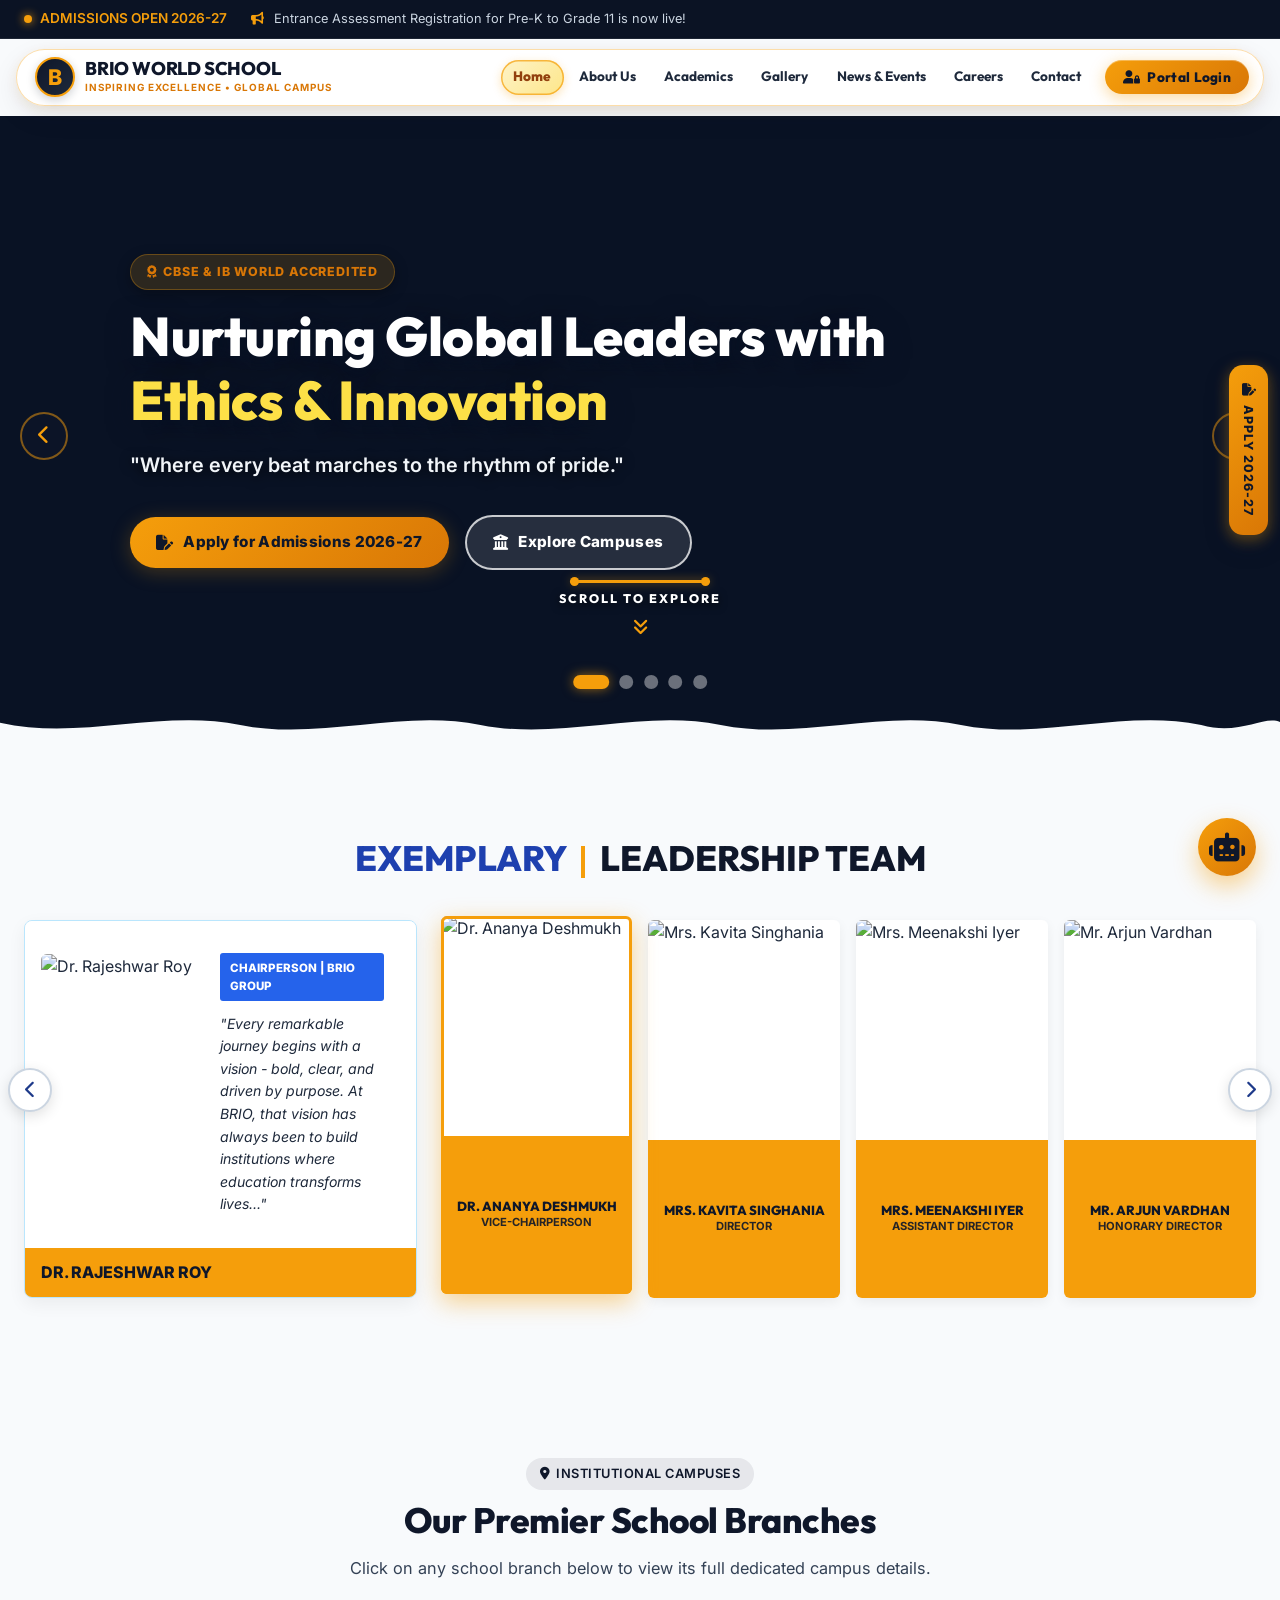
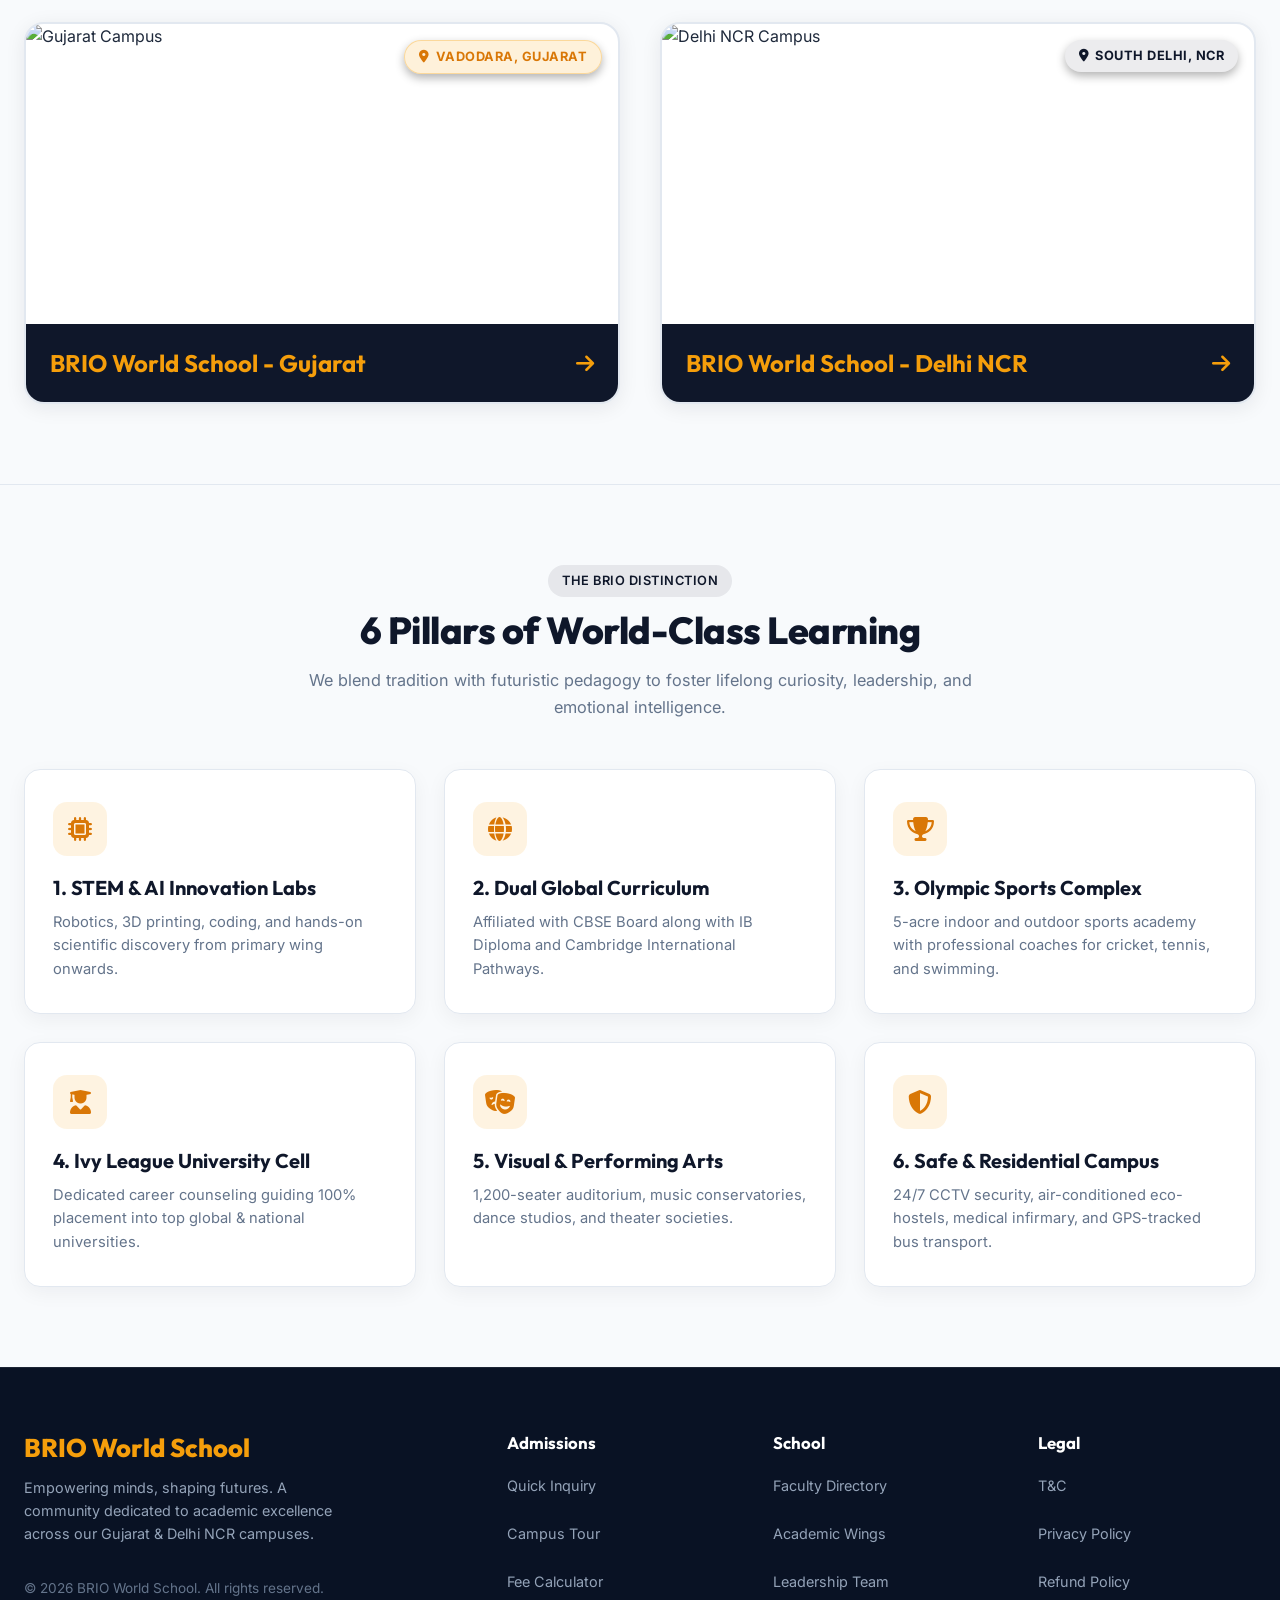
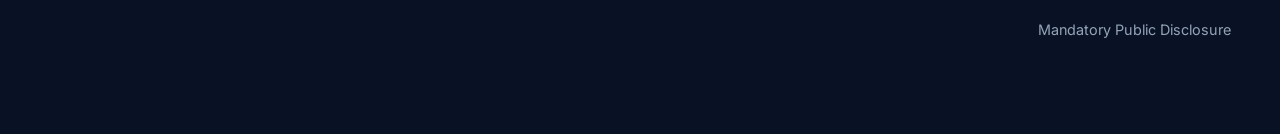
==== index.html @ 7bd293d5 "Redesign Gallery page UI with artistic staggered masonry layout, background watermark G typography, " ====
<!DOCTYPE html>
<html lang="en">
<head>
  <meta charset="UTF-8">
  <meta name="viewport" content="width=device-width, initial-scale=1.0">
  <title>BRIO WORLD SCHOOL | Inspiring Excellence, Shaping Tomorrow</title>
  <meta name="description" content="Brio World School is a premier international school offering CBSE & IB Diploma curriculum, state-of-the-art STEM labs, sports academies, and holistic education.">
  <meta http-equiv="Cache-Control" content="no-cache, no-store, must-revalidate">
  <meta http-equiv="Pragma" content="no-cache">
  <meta http-equiv="Expires" content="0">
  
  <!-- Google Fonts Icons -->
  <link rel="preconnect" href="https://fonts.googleapis.com">
  <link rel="preconnect" href="https://fonts.gstatic.com" crossorigin>
  <link href="https://fonts.googleapis.com/css2?family=Inter:wght@300;400;500;600;700&family=Outfit:wght@400;500;600;700;800;900&display=swap" rel="stylesheet">
  <link rel="stylesheet" href="https://cdnjs.cloudflare.com/ajax/libs/font-awesome/6.4.0/css/all.min.css">
  
  <!-- Main Stylesheet -->
  <link rel="stylesheet" href="styles.css?v=64000.0">


  <!-- SELF-CONTAINED ROUTER ENGINE - Works without app.js -->
  <script>
    (function() {
      // ============================================
      // NAVIGATION ENGINE
      // ============================================
      window.navigateTo = function(targetId) {
        try {
          if (!targetId || targetId === '' || targetId === '#') targetId = 'home';
          if (targetId.startsWith && targetId.startsWith('#')) targetId = targetId.substring(1);
          
          var targetElem = document.getElementById(targetId);
          if (!targetElem) targetId = 'home';

          // Hide all page-view elements and show only the target page
          var pages = document.querySelectorAll('.page-view');
          for (var i = 0; i < pages.length; i++) {
            pages[i].classList.remove('active');
            pages[i].style.setProperty('display', 'none', 'important');
          }
          
          var activePage = document.getElementById(targetId);
          if (activePage) {
            activePage.classList.add('active');
            activePage.style.setProperty('display', 'block', 'important');
          }

          // Scroll to top of window for the new page
          window.scrollTo({
            top: 0,
            behavior: 'smooth'
          });
          
          // Update nav active state
          var navLinks = document.querySelectorAll('.nav-link');
          for (var j = 0; j < navLinks.length; j++) {
            var href = navLinks[j].getAttribute('href') || '';
            if (href === '#' + targetId || (href === '#home' && targetId === 'home')) {
              navLinks[j].classList.add('active');
            } else {
              navLinks[j].classList.remove('active');
            }
          }
          
          // Close mobile nav if open
          var navMenu = document.querySelector('.nav-menu');
          if (navMenu) navMenu.classList.remove('mobile-active');
        } catch(e) {
          console.warn('navigateTo error:', e);
        }
      };

      // ============================================
      // TOGGLE BRANCH DETAILS (Tap to Expand/Collapse)
      // ============================================
      window.toggleBranchDetails = function(detailsId, cardElem) {
        try {
          var details = document.getElementById(detailsId);
          if (!details) return;
          
          var isHidden = details.style.display === 'none' || details.style.display === '';
          
          if (isHidden) {
            details.style.display = 'block';
            if (cardElem) {
              var arrow = cardElem.querySelector('.branch-arrow');
              var toggleText = cardElem.querySelector('.branch-toggle-btn span');
              if (arrow) arrow.className = 'fa-solid fa-chevron-up branch-arrow';
              if (toggleText) toggleText.innerText = 'Hide Details';
            }
          } else {
            details.style.display = 'none';
            if (cardElem) {
              var arrow = cardElem.querySelector('.branch-arrow');
              var toggleText = cardElem.querySelector('.branch-toggle-btn span');
              if (arrow) arrow.className = 'fa-solid fa-chevron-down branch-arrow';
              if (toggleText) toggleText.innerText = 'Tap for Details';
            }
          }
        } catch(e) {}
      };

      // ============================================
      // TOGGLE MOBILE NAV (3 Lines Hamburger Engine)
      // ============================================
      window.toggleMobileNav = function(e) {
        if (e) {
          if (e.preventDefault) e.preventDefault();
          if (e.stopPropagation) e.stopPropagation();
        }
        var navMenu = document.querySelector('.nav-menu');
        if (navMenu) {
          navMenu.classList.toggle('mobile-active');
        }
      };

      // ============================================
      // GLOBAL CLICK HANDLER (catches routing links)
      // ============================================
      document.addEventListener('click', function(e) {
        try {
          var target = e.target;
          var depth = 0;
          while (target && target !== document && depth < 6) {
            if (target.tagName === 'A') {
              var href = target.getAttribute('href') || '';
              if (href.startsWith('#') && href.length > 1 && !target.classList.contains('modal-trigger')) {
                e.preventDefault();
                window.navigateTo(href.substring(1));
                return;
              }
              break;
            }
            target = target.parentElement;
            depth++;
          }
        } catch(e) {}
      }, false);

      // ============================================
      // MOBILE NAV TOGGLE
      // ============================================
      document.addEventListener('DOMContentLoaded', function() {
        try {
          // Initial route
          var hash = window.location.hash.substring(1);
          window.navigateTo(hash || 'home');

          // Mobile hamburger setup (Click outside to close)
          var navMenu = document.querySelector('.nav-menu');
          var toggleBtn = document.querySelector('.mobile-nav-toggle');
          if (navMenu) {
            document.addEventListener('click', function(e) {
              if (navMenu.classList.contains('mobile-active')) {
                if (!navMenu.contains(e.target) && toggleBtn && !toggleBtn.contains(e.target)) {
                  navMenu.classList.remove('mobile-active');
                }
              }
            });
          }

          // Hero Carousel Setup
          var slides = document.querySelectorAll('.hero-slide');
          var dots = document.querySelectorAll('#hero-carousel-dots .dot');
          var currentSlide = 0;
          var timer = null;

          function goToSlide(idx) {
            try {
              slides[currentSlide].classList.remove('active');
              if (dots[currentSlide]) dots[currentSlide].classList.remove('active');
              currentSlide = ((idx % slides.length) + slides.length) % slides.length;
              slides[currentSlide].classList.add('active');
              if (dots[currentSlide]) dots[currentSlide].classList.add('active');
            } catch(e) {}
          }

          function startAuto() {
            clearInterval(timer);
            timer = setInterval(function() { goToSlide(currentSlide + 1); }, 4500);
          }

          window.heroSlidePrev = function() { goToSlide(currentSlide - 1); startAuto(); };
          window.heroSlideNext = function() { goToSlide(currentSlide + 1); startAuto(); };

          var prevBtn = document.getElementById('hero-prev-btn');
          var nextBtn = document.getElementById('hero-next-btn');
          if (prevBtn) prevBtn.addEventListener('click', window.heroSlidePrev);
          if (nextBtn) nextBtn.addEventListener('click', window.heroSlideNext);

          dots.forEach(function(dot, idx) {
            dot.addEventListener('click', function() { goToSlide(idx); startAuto(); });
          });

          // Touch swipe
          var heroSec = document.querySelector('.hero-carousel-container');
          if (heroSec) {
            var touchX = 0;
            heroSec.addEventListener('touchstart', function(e) {
              touchX = e.changedTouches[0].screenX;
            }, { passive: true });
            heroSec.addEventListener('touchend', function(e) {
              var dx = e.changedTouches[0].screenX - touchX;
              if (dx < -40) window.heroSlideNext();
              else if (dx > 40) window.heroSlidePrev();
            }, { passive: true });
          }

          startAuto();

          // BrioBot Chat Toggle & Handlers
          window.toggleBrioBot = function() {
            var chat = document.querySelector('.chat-widget');
            if (chat) chat.classList.toggle('active');
          };

          var botTriggerBtn = document.querySelector('.brio-bot-trigger');
          if (botTriggerBtn) {
            botTriggerBtn.addEventListener('click', window.toggleBrioBot);
          }

          var chatCloseBtn = document.querySelector('.chat-close');
          if (chatCloseBtn) {
            chatCloseBtn.addEventListener('click', function() {
              var chat = document.querySelector('.chat-widget');
              if (chat) chat.classList.remove('active');
            });
          }

          // Chat send & quick chips
          var chatSendBtn = document.getElementById('chat-send-btn');
          var chatInput = document.getElementById('chat-input-field');
          var chatBody = document.querySelector('.chat-body');

          function sendBotMessage(userText) {
            if (!chatBody || !userText) return;
            var uDiv = document.createElement('div');
            uDiv.className = 'chat-msg chat-msg-user';
            uDiv.innerText = userText;
            chatBody.appendChild(uDiv);
            chatBody.scrollTop = chatBody.scrollHeight;

            setTimeout(function() {
              var lower = userText.toLowerCase();
              var reply = "Thank you for reaching out to BRIO World School! You can contact our Admissions Cell directly at admissions@brioworldschool.edu.in or call +91 (0542) 2890-400.";
              if (lower.indexOf('fee') !== -1 || lower.indexOf('cost') !== -1 || lower.indexOf('tuition') !== -1 || lower.indexOf('structure') !== -1) {
                reply = "Our annual tuition ranges from ₹45,000 for Pre-Primary to ₹1,10,000 for Senior Secondary. You can use our interactive Fee Calculator in the Admissions tab for a complete breakdown!";
              } else if (lower.indexOf('admission') !== -1 || lower.indexOf('apply') !== -1 || lower.indexOf('2026') !== -1) {
                reply = "Admissions for Academic Session 2026-27 are live! Click 'Apply for Admissions' in the header or check the Admissions tab.";
              } else if (lower.indexOf('cbse') !== -1 || lower.indexOf('ib') !== -1 || lower.indexOf('curriculum') !== -1) {
                reply = "BRIO World School offers dual global accreditation: CBSE and the IB Diploma Pathway for Grades 11 & 12.";
              } else if (lower.indexOf('bus') !== -1 || lower.indexOf('hostel') !== -1 || lower.indexOf('transport') !== -1 || lower.indexOf('facility') !== -1) {
                reply = "We operate GPS-tracked AC buses and premium air-conditioned boarding facilities for Boys & Girls (Grades 5-12).";
              }
              var bDiv = document.createElement('div');
              bDiv.className = 'chat-msg chat-msg-bot';
              bDiv.innerText = reply;
              chatBody.appendChild(bDiv);
              chatBody.scrollTop = chatBody.scrollHeight;
            }, 500);
          }

          if (chatSendBtn && chatInput) {
            chatSendBtn.addEventListener('click', function() {
              var val = chatInput.value.trim();
              if (val) { sendBotMessage(val); chatInput.value = ''; }
            });
            chatInput.addEventListener('keypress', function(e) {
              if (e.key === 'Enter') {
                var val = chatInput.value.trim();
                if (val) { sendBotMessage(val); chatInput.value = ''; }
              }
            });
          }

          // Open Application Form Modal
          window.openApplyModal = function() {
            var modal = document.getElementById('application-form-modal');
            if (modal) modal.classList.add('active');
          };

          // Application Form Modal Wizard Logic
          var mStep = 1;
          var mNextBtn = document.getElementById('mwizard-next-btn');
          var mPrevBtn = document.getElementById('mwizard-prev-btn');
          var mSubmitBtn = document.getElementById('mwizard-submit-btn');

          function updateMStep(step) {
            mStep = step;
            for (var i = 1; i <= 4; i++) {
              var sElem = document.getElementById('mstep-' + i);
              if (sElem) sElem.style.display = (i === step) ? 'block' : 'none';
            }
            var sItems = document.querySelectorAll('#application-form-modal .wizard-steps .step-item');
            sItems.forEach(function(item, idx) {
              if (idx + 1 === step) item.classList.add('active');
              else item.classList.remove('active');
            });
            if (mPrevBtn) mPrevBtn.style.display = (step > 1) ? 'inline-block' : 'none';
            if (mNextBtn) mNextBtn.style.display = (step < 4) ? 'inline-block' : 'none';
            if (mSubmitBtn) mSubmitBtn.style.display = (step === 4) ? 'inline-block' : 'none';
          }

          if (mNextBtn) {
            mNextBtn.addEventListener('click', function() {
              if (mStep === 1) {
                var sName = document.getElementById('madm-student-name');
                var sGrade = document.getElementById('madm-apply-grade');
                var sDob = document.getElementById('madm-dob');
                if (!sName.value || !sGrade.value || !sDob.value) {
                  alert('Please complete all required fields in Step 1.');
                  return;
                }
              } else if (mStep === 2) {
                var pName = document.getElementById('madm-parent-name');
                var pPhone = document.getElementById('madm-parent-phone');
                var pEmail = document.getElementById('madm-parent-email');
                if (!pName.value || !pPhone.value || !pEmail.value) {
                  alert('Please complete all required contact fields in Step 2.');
                  return;
                }
              }
              if (mStep < 4) updateMStep(mStep + 1);
            });
          }

          if (mPrevBtn) {
            mPrevBtn.addEventListener('click', function() {
              if (mStep > 1) updateMStep(mStep - 1);
            });
          }

          var mForm = document.getElementById('modal-admission-application-form');
          if (mForm) {
            mForm.addEventListener('submit', function(e) {
              e.preventDefault();
              var terms = document.getElementById('madm-terms');
              if (terms && !terms.checked) {
                alert('Please accept the terms and conditions.');
                return;
              }
              var stName = document.getElementById('madm-student-name').value || 'Applicant';
              var stGrade = document.getElementById('madm-apply-grade').value || 'Grade 1';
              var refCode = 'BRIO-2026-' + Math.floor(100000 + Math.random() * 900000);

              var refElem = document.getElementById('modal-ref-no');
              var nameElem = document.getElementById('modal-student-name');
              var gradeElem = document.getElementById('modal-applied-grade');
              if (refElem) refElem.innerText = refCode;
              if (nameElem) nameElem.innerText = stName;
              if (gradeElem) gradeElem.innerText = stGrade;

              var appM = document.getElementById('application-form-modal');
              if (appM) appM.classList.remove('active');

              var succM = document.getElementById('admission-modal-success');
              if (succM) succM.classList.add('active');

              mForm.reset();
              updateMStep(1);
            });
          }

          document.querySelectorAll('.chat-chip').forEach(function(chip) {
            chip.addEventListener('click', function() {
              sendBotMessage(chip.innerText);
            });
          });

          // Auth button - Portal Login
          var authBtn = document.getElementById('auth-nav-btn');
          if (authBtn) {
            authBtn.addEventListener('click', function() {
              var modal = document.getElementById('login-modal');
              if (modal) modal.classList.add('active');
            });
          }

          // Inter-modal links
          var forgotLink = document.getElementById('open-forgot-link');
          if (forgotLink) {
            forgotLink.addEventListener('click', function(e) {
              e.preventDefault();
              var loginM = document.getElementById('login-modal');
              var forgotM = document.getElementById('forgot-modal');
              if (loginM) loginM.classList.remove('active');
              if (forgotM) forgotM.classList.add('active');
            });
          }

          var loginFromForgot = document.getElementById('open-login-from-forgot');
          if (loginFromForgot) {
            loginFromForgot.addEventListener('click', function(e) {
              e.preventDefault();
              var loginM = document.getElementById('login-modal');
              var forgotM = document.getElementById('forgot-modal');
              if (forgotM) forgotM.classList.remove('active');
              if (loginM) loginM.classList.add('active');
            });
          }

          // Modal close on backdrop click
          document.querySelectorAll('.modal-backdrop').forEach(function(modal) {
            modal.addEventListener('click', function(e) {
              if (e.target === modal) modal.classList.remove('active');
            });
          });
          document.querySelectorAll('.modal-close-btn').forEach(function(btn) {
            btn.addEventListener('click', function() {
              var modal = btn.closest('.modal-backdrop');
              if (modal) modal.classList.remove('active');
            });
          });

          // Escape key closes modals
          document.addEventListener('keydown', function(e) {
            if (e.key === 'Escape') {
              document.querySelectorAll('.modal-backdrop.active').forEach(function(m) {
                m.classList.remove('active');
              });
            }
          });

        } catch(e) {
          console.warn('Init error:', e);
        }
      });

      // Browser back/forward
      window.addEventListener('popstate', function() {
        var hash = window.location.hash.substring(1);
        window.navigateTo(hash || 'home');
      });
    })();
  </script>
</head>
<body>


  <!-- Announcement Ticker Bar -->
  <div class="top-ticker-bar">
    <div class="container top-ticker-content">
      <div class="ticker-left">
        <div class="ticker-pulse">
          <span class="ticker-dot"></span>
          <span id="ticker-status-text">ADMISSIONS OPEN 2026-27</span>
        </div>
        <div style="font-size: 0.8rem; color: #CBD5E1;">
          <i class="fa-solid fa-bullhorn text-gold" style="margin-right: 6px;"></i>
          <span id="ticker-message-text">Entrance Assessment Registration for Pre-K to Grade 11 is now live!</span>
        </div>
      </div>
    </div>
  </div>

  <!-- Main Sticky Header -->
  <header class="main-header">
    <div class="nav-container container">
      <!-- Brand Logo -->
      <a href="#home" class="brand-logo router-link" onclick="window.navigateTo('home'); return false;">
        <div class="logo-icon">B</div>
        <div class="brand-text">
          <h1>BRIO WORLD SCHOOL</h1>
          <p>Inspiring Excellence &bull; Global Campus</p>
        </div>
      </a>

      <!-- Navigation Links -->
      <ul class="nav-menu">
        <li class="nav-item"><a href="#home" class="nav-link active" onclick="window.navigateTo('home'); return false;">Home</a></li>
        <li class="nav-item"><a href="#about" class="nav-link" onclick="window.navigateTo('about'); return false;">About Us</a></li>
        <li class="nav-item"><a href="#academics" class="nav-link" onclick="window.navigateTo('academics'); return false;">Academics</a></li>
        <li class="nav-item"><a href="#facilities" class="nav-link" onclick="window.navigateTo('facilities'); return false;">Gallery</a></li>
        <li class="nav-item"><a href="#events" class="nav-link" onclick="window.navigateTo('events'); return false;">News & Events</a></li>
        <li class="nav-item"><a href="#careers" class="nav-link" onclick="window.navigateTo('careers'); return false;">Careers</a></li>
        <li class="nav-item"><a href="#contact" class="nav-link" onclick="window.navigateTo('contact'); return false;">Contact</a></li>
        <li class="nav-item" style="margin-left: 0.5rem;">
          <button type="button" id="auth-nav-btn" class="btn btn-gold" style="padding: 0.45rem 0.95rem; font-size: 0.85rem; font-weight: 700;">
            <i class="fa-solid fa-user-lock"></i> <span id="auth-nav-btn-text">Portal Login</span>
          </button>
        </li>
      </ul>

      <!-- Mobile Nav Toggle (3 Lines) -->
      <button type="button" class="mobile-nav-toggle" onclick="window.toggleMobileNav(event); return false;" aria-label="Toggle Navigation">
        <i class="fa-solid fa-bars"></i>
      </button>
    </div>
  </header>

  <!-- PAGE 1: HOME -->
  <main id="home" class="page-view active">
    
    <!-- 1. 5-Slide Hero Banner Carousel -->
    <section class="hero-carousel-section">
      <div class="hero-carousel-container">
        
        <!-- Slide 1 -->
        <div class="hero-slide active" style="background-image: linear-gradient(to right, rgba(9,18,36,0.92) 0%, rgba(9,18,36,0.65) 55%, rgba(9,18,36,0.30) 100%), url('https://images.unsplash.com/photo-1541829070764-84a7d30dd3f3?auto=format&fit=crop&w=1920&q=80');">
          <div class="container hero-slide-content text-left">
            <span class="badge badge-gold"><i class="fa-solid fa-award"></i> CBSE &amp; IB WORLD ACCREDITED</span>
            <h1 class="hero-title">Nurturing Global Leaders with <br><span style="color:#FDE047;">Ethics &amp; Innovation</span></h1>
            <p class="hero-subtitle">"Where every beat marches to the rhythm of pride."</p>
            <div class="hero-ctas">
              <a href="#admissions" class="btn btn-gold router-link" onclick="window.navigateTo('admissions'); return false;"><i class="fa-solid fa-file-pen"></i> Apply for Admissions 2026-27</a>
              <a href="#facilities" class="btn btn-outline-white router-link" onclick="window.navigateTo('facilities'); return false;"><i class="fa-solid fa-building-columns"></i> Explore Campuses</a>
            </div>
          </div>
        </div>

        <!-- Slide 2 -->
        <div class="hero-slide" style="background-image: linear-gradient(to right, rgba(9,18,36,0.92) 0%, rgba(9,18,36,0.65) 55%, rgba(9,18,36,0.30) 100%), url('https://images.unsplash.com/photo-1581092160607-ee22621dd758?auto=format&fit=crop&w=1920&q=80');">
          <div class="container hero-slide-content text-left">
            <span class="badge badge-emerald"><i class="fa-solid fa-microchip"></i> FUTURISTIC STEM LABS</span>
            <h1 class="hero-title">Robotics, Coding &amp; <br><span style="color:#FDE047;">AI Innovation Incubator</span></h1>
            <p class="hero-subtitle">"Where hands-on curiosity shapes tomorrow's inventors."</p>
            <div class="hero-ctas">
              <a href="#academics" class="btn btn-gold router-link" onclick="window.navigateTo('academics'); return false;"><i class="fa-solid fa-graduation-cap"></i> View Academic Wings</a>
              <a href="#facilities" class="btn btn-outline-white router-link" onclick="window.navigateTo('facilities'); return false;"><i class="fa-solid fa-compass"></i> STEM Campus Tour</a>
            </div>
          </div>
        </div>

        <!-- Slide 3 -->
        <div class="hero-slide" style="background-image: linear-gradient(to right, rgba(9,18,36,0.92) 0%, rgba(9,18,36,0.65) 55%, rgba(9,18,36,0.30) 100%), url('https://images.unsplash.com/photo-1576013551627-0cc20b96c2a7?auto=format&fit=crop&w=1920&q=80');">
          <div class="container hero-slide-content text-left">
            <span class="badge badge-gold"><i class="fa-solid fa-trophy"></i> OLYMPIC SPORTS COMPLEX</span>
            <h1 class="hero-title">Building Champions in <br><span style="color:#FDE047;">Sports &amp; Life</span></h1>
            <p class="hero-subtitle">"Where discipline and teamwork define true victory."</p>
            <div class="hero-ctas">
              <a href="#facilities" class="btn btn-gold router-link" onclick="window.navigateTo('facilities'); return false;"><i class="fa-solid fa-person-swimming"></i> Sports Academies</a>
              <a href="#admissions" class="btn btn-outline-white router-link" onclick="window.navigateTo('admissions'); return false;"><i class="fa-solid fa-file-pen"></i> Apply 2026-27</a>
            </div>
          </div>
        </div>

        <!-- Slide 4 -->
        <div class="hero-slide" style="background-image: linear-gradient(to right, rgba(9,18,36,0.92) 0%, rgba(9,18,36,0.65) 55%, rgba(9,18,36,0.30) 100%), url('https://images.unsplash.com/photo-1509062522246-3755977927d7?auto=format&fit=crop&w=1920&q=80');">
          <div class="container hero-slide-content text-left">
            <span class="badge badge-navy"><i class="fa-solid fa-book-open-reader"></i> SMART PEDAGOGY</span>
            <h1 class="hero-title">Interactive Digital <br><span style="color:#FDE047;">Experiential Classrooms</span></h1>
            <p class="hero-subtitle">"Where every mind discovers the passion for learning."</p>
            <div class="hero-ctas">
              <a href="#academics" class="btn btn-gold router-link" onclick="window.navigateTo('academics'); return false;"><i class="fa-solid fa-chalkboard-user"></i> Curriculum Details</a>
              <a href="#about" class="btn btn-outline-white router-link" onclick="window.navigateTo('about'); return false;"><i class="fa-solid fa-circle-info"></i> About BRIO</a>
            </div>
          </div>
        </div>

        <!-- Slide 5 -->
        <div class="hero-slide" style="background-image: linear-gradient(to right, rgba(9,18,36,0.92) 0%, rgba(9,18,36,0.65) 55%, rgba(9,18,36,0.30) 100%), url('https://images.unsplash.com/photo-1523240795612-9a054b0db644?auto=format&fit=crop&w=1920&q=80');">
          <div class="container hero-slide-content text-left">
            <span class="badge badge-gold"><i class="fa-solid fa-user-graduate"></i> GLOBAL PLACEMENTS</span>
            <h1 class="hero-title">Guiding Scholars to <br><span style="color:#FDE047;">Ivy League &amp; Top Colleges</span></h1>
            <p class="hero-subtitle">"Where ambition meets world-class mentorship."</p>
            <div class="hero-ctas">
              <a href="#admissions" class="btn btn-gold router-link" onclick="window.navigateTo('admissions'); return false;"><i class="fa-solid fa-paper-plane"></i> Scholarship Test (B-SAT)</a>
              <a href="#contact" class="btn btn-outline-white router-link" onclick="window.navigateTo('contact'); return false;"><i class="fa-solid fa-headset"></i> Contact Helpline</a>
            </div>
          </div>
        </div>

      </div>

      <!-- Carousel Navigation Controls -->
      <button type="button" class="carousel-control prev-slide" id="hero-prev-btn" onclick="if(window.heroSlidePrev) window.heroSlidePrev(); return false;" aria-label="Previous Slide"><i class="fa-solid fa-chevron-left"></i></button>
      <button type="button" class="carousel-control next-slide" id="hero-next-btn" onclick="if(window.heroSlideNext) window.heroSlideNext(); return false;" aria-label="Next Slide"><i class="fa-solid fa-chevron-right"></i></button>

      <!-- Scroll to Explore Indicator Overlay -->
      <div class="scroll-explore-container" onclick="var sec = document.getElementById('leadership'); if(sec) sec.scrollIntoView({behavior:'smooth'}); return false;" style="cursor:pointer;" title="Click to scroll down">
        <div class="scroll-explore-line"></div>
        <div class="scroll-explore-text">SCROLL TO EXPLORE</div>
        <div class="scroll-explore-arrow"><i class="fa-solid fa-angles-down text-gold"></i></div>
      </div>

      <!-- Carousel Indicators Dots -->
      <div class="carousel-indicators" id="hero-carousel-dots">
        <span class="dot active" data-slide="0"></span>
        <span class="dot" data-slide="1"></span>
        <span class="dot" data-slide="2"></span>
        <span class="dot" data-slide="3"></span>
        <span class="dot" data-slide="4"></span>
      </div>

      <!-- Smooth Repeating Wave Divider at Bottom of Hero -->
      <div class="hero-wave-divider">
        <svg xmlns="http://www.w3.org/2000/svg" viewBox="0 0 1200 120" preserveAspectRatio="none">
          <path d="M0,45 C75,85 150,15 225,50 C300,85 375,15 450,50 C525,85 600,15 675,50 C750,85 825,15 900,50 C975,85 1050,15 1125,50 C1162,75 1185,25 1200,45 L1200,120 L0,120 Z" fill="#F8FAFC"></path>
        </svg>
      </div>
    </section>

    <!-- 2. Interactive Leadership Team Section -->
    <section id="leadership" class="section-padding bg-light" style="position: relative; overflow: hidden;">
      <div class="container" style="position: relative;">
        
        <!-- Header with Vertical Divider -->
        <div style="display: flex; align-items: center; justify-content: center; gap: 1rem; margin-bottom: 2.5rem;">
          <h2 style="font-size: 2.2rem; font-weight: 800; color: var(--primary-navy); text-transform: uppercase; margin: 0;">
            <span style="color: #1E40AF;">EXEMPLARY</span> <span style="display: inline-block; width: 4px; height: 32px; background: var(--accent-gold); vertical-align: middle; margin: 0 0.5rem;"></span> LEADERSHIP TEAM
          </h2>
        </div>

        <!-- Slider Side Navigation Buttons -->
        <button class="leadership-nav-btn lead-prev-btn" id="lead-prev-btn" title="Previous Leader">
          <i class="fa-solid fa-chevron-left"></i>
        </button>
        <button class="leadership-nav-btn lead-next-btn" id="lead-next-btn" title="Next Leader">
          <i class="fa-solid fa-chevron-right"></i>
        </button>

        <div style="display: grid; grid-template-columns: 1.3fr 2.7fr; gap: 1.5rem; align-items: stretch;" id="leadership-slider-container">
          
          <!-- Left Featured Chairman Spotlight Card -->
          <div id="lead-spotlight-card" style="background: #F0F9FF; border: 1px solid #BAE6FD; border-radius: 8px; overflow: hidden; display: flex; flex-direction: column; box-shadow: 0 6px 18px rgba(0,0,0,0.06);">
            <div style="display: grid; grid-template-columns: 1fr 1.2fr; align-items: center; background: #FFFFFF; padding: 1rem;">
              <img id="spotlight-img" src="https://images.unsplash.com/photo-1560250097-0b93528c311a?auto=format&fit=crop&w=500&q=80" alt="Dr. Rajeshwar Roy" style="width: 100%; height: 260px; object-fit: cover; border-radius: 6px;">
              <div style="padding: 1rem;">
                <span id="spotlight-badge" style="background: #2563EB; color: white; padding: 0.35rem 0.65rem; font-size: 0.72rem; font-weight: 800; text-transform: uppercase; display: inline-block; margin-bottom: 0.75rem; border-radius: 3px;">
                  CHAIRPERSON | BRIO GROUP
                </span>
                <p id="spotlight-quote" style="font-size: 0.88rem; color: #1E293B; line-height: 1.6; font-style: italic; margin: 0;">
                  "Every remarkable journey begins with a vision -  bold, clear, and driven by purpose. At BRIO, that vision has always been to build institutions where education transforms lives..."
                </p>
              </div>
            </div>
            <div id="spotlight-name" style="background: #F59E0B; color: #0F172A; padding: 0.75rem 1rem; font-weight: 800; font-size: 1rem; text-transform: uppercase;">
              DR. RAJESHWAR ROY
            </div>
          </div>

          <!-- Right 4 Executive Members Cards -->
          <div style="display: grid; grid-template-columns: repeat(4, 1fr); gap: 1rem;" id="lead-cards-grid">
            
            <!-- Member 1 -->
            <div class="lead-thumb-card active" data-index="1" style="background: white; border-radius: 6px; overflow: hidden; box-shadow: 0 4px 12px rgba(0,0,0,0.06); display: flex; flex-direction: column; cursor: pointer; transition: transform 0.2s ease;">
              <img src="https://images.unsplash.com/photo-1573496359142-b8d87734a5a2?auto=format&fit=crop&w=500&q=80" alt="Dr. Ananya Deshmukh" style="width: 100%; height: 220px; object-fit: cover;">
              <div style="background: #F59E0B; color: #0F172A; padding: 0.6rem 0.5rem; text-align: center; flex-grow: 1; display: flex; flex-direction: column; justify-content: center;">
                <h5 style="margin: 0; font-size: 0.82rem; font-weight: 800; text-transform: uppercase;">DR. ANANYA DESHMUKH</h5>
                <span style="font-size: 0.7rem; font-weight: 700; opacity: 0.9;">VICE-CHAIRPERSON</span>
              </div>
            </div>

            <!-- Member 2 -->
            <div class="lead-thumb-card" data-index="2" style="background: white; border-radius: 6px; overflow: hidden; box-shadow: 0 4px 12px rgba(0,0,0,0.06); display: flex; flex-direction: column; cursor: pointer; transition: transform 0.2s ease;">
              <img src="https://images.unsplash.com/photo-1544005313-94ddf0286df2?auto=format&fit=crop&w=500&q=80" alt="Mrs. Kavita Singhania" style="width: 100%; height: 220px; object-fit: cover;">
              <div style="background: #F59E0B; color: #0F172A; padding: 0.6rem 0.5rem; text-align: center; flex-grow: 1; display: flex; flex-direction: column; justify-content: center;">
                <h5 style="margin: 0; font-size: 0.82rem; font-weight: 800; text-transform: uppercase;">MRS. KAVITA SINGHANIA</h5>
                <span style="font-size: 0.7rem; font-weight: 700; opacity: 0.9;">DIRECTOR</span>
              </div>
            </div>

            <!-- Member 3 -->
            <div class="lead-thumb-card" data-index="3" style="background: white; border-radius: 6px; overflow: hidden; box-shadow: 0 4px 12px rgba(0,0,0,0.06); display: flex; flex-direction: column; cursor: pointer; transition: transform 0.2s ease;">
              <img src="https://images.unsplash.com/photo-1573497019940-1c28c88b4f3e?auto=format&fit=crop&w=500&q=80" alt="Mrs. Meenakshi Iyer" style="width: 100%; height: 220px; object-fit: cover;">
              <div style="background: #F59E0B; color: #0F172A; padding: 0.6rem 0.5rem; text-align: center; flex-grow: 1; display: flex; flex-direction: column; justify-content: center;">
                <h5 style="margin: 0; font-size: 0.82rem; font-weight: 800; text-transform: uppercase;">MRS. MEENAKSHI IYER</h5>
                <span style="font-size: 0.7rem; font-weight: 700; opacity: 0.9;">ASSISTANT DIRECTOR</span>
              </div>
            </div>

            <!-- Member 4 -->
            <div class="lead-thumb-card" data-index="4" style="background: white; border-radius: 6px; overflow: hidden; box-shadow: 0 4px 12px rgba(0,0,0,0.06); display: flex; flex-direction: column; cursor: pointer; transition: transform 0.2s ease;">
              <img src="https://images.unsplash.com/photo-1519085360753-af0119f7cbe7?auto=format&fit=crop&w=500&q=80" alt="Mr. Arjun Vardhan" style="width: 100%; height: 220px; object-fit: cover;">
              <div style="background: #F59E0B; color: #0F172A; padding: 0.6rem 0.5rem; text-align: center; flex-grow: 1; display: flex; flex-direction: column; justify-content: center;">
                <h5 style="margin: 0; font-size: 0.82rem; font-weight: 800; text-transform: uppercase;">MR. ARJUN VARDHAN</h5>
                <span style="font-size: 0.7rem; font-weight: 700; opacity: 0.9;">HONORARY DIRECTOR</span>
              </div>
            </div>

          </div>

        </div>
      </div>
    </section>

    <!-- Our Premier School Branches Section (Placed directly after Leadership Team) -->
    <section id="home-branches" class="section-padding bg-white" style="border-bottom: 1px solid var(--border-light);">
      <div class="container">
        <div class="section-header text-center" style="margin-bottom: 2.5rem;">
          <span class="badge badge-navy"><i class="fa-solid fa-location-dot"></i> Institutional Campuses</span>
          <h2 style="font-size: 2.2rem; color: #0F172A; margin-top: 0.5rem;">Our Premier School Branches</h2>
          <p style="color: #334155; margin-top: 0.5rem;">Click on any school branch below to view its full dedicated campus details.</p>
        </div>

        <div class="grid-2" style="gap: 2.5rem;">
          
          <!-- Branch 1: Gujarat Campus Card -->
          <a href="#gujarat-campus" class="wing-card router-link" onclick="window.navigateTo('gujarat-campus'); return false;" style="display: block; text-decoration: none; background: white; border-radius: var(--radius-lg); border: 2px solid var(--border-light); overflow: hidden; box-shadow: var(--shadow-md); transition: transform 0.3s ease, box-shadow 0.3s ease;">
            <div style="position: relative; height: 300px;">
              <img src="https://images.unsplash.com/photo-1541829070764-84a7d30dd3f3?auto=format&fit=crop&w=800&q=80" alt="Gujarat Campus" style="width: 100%; height: 100%; object-fit: cover;">
              <span class="badge badge-gold" style="position: absolute; top: 1rem; right: 1rem; z-index: 5; font-weight: 700; box-shadow: 0 4px 10px rgba(0,0,0,0.3);">
                <i class="fa-solid fa-location-dot"></i> Vadodara, Gujarat
              </span>
            </div>
            <div style="padding: 1.5rem; background: var(--primary-navy); color: white; display: flex; align-items: center; justify-content: space-between;">
              <h3 style="font-size: 1.5rem; color: var(--accent-gold); margin: 0; font-family: 'Outfit', sans-serif;">BRIO World School - Gujarat</h3>
              <i class="fa-solid fa-arrow-right" style="color: var(--accent-gold); font-size: 1.3rem;"></i>
            </div>
          </a>

          <!-- Branch 2: Delhi NCR Campus Card -->
          <a href="#delhi-campus" class="wing-card router-link" onclick="window.navigateTo('delhi-campus'); return false;" style="display: block; text-decoration: none; background: white; border-radius: var(--radius-lg); border: 2px solid var(--border-light); overflow: hidden; box-shadow: var(--shadow-md); transition: transform 0.3s ease, box-shadow 0.3s ease;">
            <div style="position: relative; height: 300px;">
              <img src="https://images.unsplash.com/photo-1562774053-701939374585?auto=format&fit=crop&w=800&q=80" alt="Delhi NCR Campus" style="width: 100%; height: 100%; object-fit: cover;">
              <span class="badge badge-navy" style="position: absolute; top: 1rem; right: 1rem; z-index: 5; font-weight: 700; box-shadow: 0 4px 10px rgba(0,0,0,0.3);">
                <i class="fa-solid fa-location-dot"></i> South Delhi, NCR
              </span>
            </div>
            <div style="padding: 1.5rem; background: var(--primary-navy); color: white; display: flex; align-items: center; justify-content: space-between;">
              <h3 style="font-size: 1.5rem; color: var(--accent-gold); margin: 0; font-family: 'Outfit', sans-serif;">BRIO World School - Delhi NCR</h3>
              <i class="fa-solid fa-arrow-right" style="color: var(--accent-gold); font-size: 1.3rem;"></i>
            </div>
          </a>

        </div>
      </div>
    </section>

    <!-- 3. 6 Pillars of World-Class Learning Section -->
    <section id="pillars" class="section-padding">
      <div class="container">
        <div class="section-header text-center">
          <span class="badge badge-navy">The BRIO Distinction</span>
          <h2>6 Pillars of World-Class Learning</h2>
          <p>We blend tradition with futuristic pedagogy to foster lifelong curiosity, leadership, and emotional intelligence.</p>
        </div>

        <div class="grid-3">
          <div class="feature-card">
            <div class="feature-icon"><i class="fa-solid fa-microchip"></i></div>
            <h3>1. STEM &amp; AI Innovation Labs</h3>
            <p>Robotics, 3D printing, coding, and hands-on scientific discovery from primary wing onwards.</p>
          </div>
          <div class="feature-card">
            <div class="feature-icon"><i class="fa-solid fa-globe"></i></div>
            <h3>2. Dual Global Curriculum</h3>
            <p>Affiliated with CBSE Board along with IB Diploma and Cambridge International Pathways.</p>
          </div>
          <div class="feature-card">
            <div class="feature-icon"><i class="fa-solid fa-trophy"></i></div>
            <h3>3. Olympic Sports Complex</h3>
            <p>5-acre indoor and outdoor sports academy with professional coaches for cricket, tennis, and swimming.</p>
          </div>
          <div class="feature-card">
            <div class="feature-icon"><i class="fa-solid fa-user-graduate"></i></div>
            <h3>4. Ivy League University Cell</h3>
            <p>Dedicated career counseling guiding 100% placement into top global &amp; national universities.</p>
          </div>
          <div class="feature-card">
            <div class="feature-icon"><i class="fa-solid fa-masks-theater"></i></div>
            <h3>5. Visual &amp; Performing Arts</h3>
            <p>1,200-seater auditorium, music conservatories, dance studios, and theater societies.</p>
          </div>
          <div class="feature-card">
            <div class="feature-icon"><i class="fa-solid fa-shield-halved"></i></div>
            <h3>6. Safe &amp; Residential Campus</h3>
            <p>24/7 CCTV security, air-conditioned eco-hostels, medical infirmary, and GPS-tracked bus transport.</p>
          </div>
        </div>
      </div>
    </section>

  </main>

  <!-- PAGE 2: ABOUT US -->
  <main id="about" class="page-view">
    
    <!-- Hero Banner -->
    <div class="hero-section" style="padding: 5rem 0; background: linear-gradient(to right, rgba(9, 18, 36, 0.90), rgba(15, 23, 42, 0.82)), url('https://images.unsplash.com/photo-1523240795612-9a054b0db644?auto=format&fit=crop&w=1920&q=80') center/cover no-repeat;">
      <div class="container text-center" style="max-width: 850px; margin: 0 auto;">
        <span class="badge badge-gold"><i class="fa-solid fa-award"></i> 25+ YEARS OF EXCELLENCE</span>
        <h1 class="hero-title" style="font-size: 3.2rem; margin-top: 0.75rem; color: #FFFFFF;">About BRIO World School</h1>
        <p class="hero-subtitle" style="margin: 0 auto; color: #F1F5F9; font-size: 1.15rem; line-height: 1.7;">
          Founded with a commitment to holistic development, BRIO World School blends academic rigor, AI & STEM innovation, and moral values across our premier Gujarat and Delhi NCR campuses.
        </p>
      </div>
    </div>

    <!-- Legacy Quick Stats Row -->
    <section class="bg-navy" style="padding: 2.5rem 0; background: #091224; border-bottom: 2px solid rgba(245, 158, 11, 0.3);">
      <div class="container">
        <div class="grid-4" style="text-align: center; gap: 1.5rem;">
          <div>
            <div style="font-size: 2.5rem; font-weight: 900; color: var(--accent-gold); font-family: 'Outfit', sans-serif;">25+</div>
            <div style="color: #94A3B8; font-size: 0.85rem; font-weight: 600; text-transform: uppercase;">Years of Educational Legacy</div>
          </div>
          <div>
            <div style="font-size: 2.5rem; font-weight: 900; color: var(--accent-gold); font-family: 'Outfit', sans-serif;">2</div>
            <div style="color: #94A3B8; font-size: 0.85rem; font-weight: 600; text-transform: uppercase;">Premier Eco-Green Campuses</div>
          </div>
          <div>
            <div style="font-size: 2.5rem; font-weight: 900; color: var(--accent-gold); font-family: 'Outfit', sans-serif;">100%</div>
            <div style="color: #94A3B8; font-size: 0.85rem; font-weight: 600; text-transform: uppercase;">CBSE & IB Board Result</div>
          </div>
          <div>
            <div style="font-size: 2.5rem; font-weight: 900; color: var(--accent-gold); font-family: 'Outfit', sans-serif;">15,000+</div>
            <div style="color: #94A3B8; font-size: 0.85rem; font-weight: 600; text-transform: uppercase;">Global Alumni Network</div>
          </div>
        </div>
      </div>
    </section>

    <!-- Vision, Mission & Core Values Grid -->
    <section class="section-padding">
      <div class="container">
        <div class="section-header text-center">
          <span class="badge badge-navy">Foundational Creed</span>
          <h2>Vision, Mission & Guiding Principles</h2>
          <p>Inspiring students to reach academic heights while remaining grounded in ethics and compassion.</p>
        </div>

        <div class="grid-3" style="gap: 2rem;">
          
          <!-- Vision Card -->
          <div class="feature-card" style="background: white; border: 1px solid var(--border-light); border-top: 4px solid var(--accent-gold); box-shadow: var(--shadow-md);">
            <div class="feature-icon" style="background: #FEF3C7; color: #D97706;"><i class="fa-solid fa-eye"></i></div>
            <h3 style="color: var(--primary-navy); margin-bottom: 0.5rem;">Our Vision</h3>
            <p style="color: var(--text-muted); font-size: 0.9rem; line-height: 1.6;">
              To be a global benchmark in K-12 education by nurturing inquiring, knowledgeable, and caring young minds who build a more peaceful and sustainable world.
            </p>
          </div>

          <!-- Mission Card -->
          <div class="feature-card" style="background: white; border: 1px solid var(--border-light); border-top: 4px solid #2563EB; box-shadow: var(--shadow-md);">
            <div class="feature-icon" style="background: #DBEAFE; color: #2563EB;"><i class="fa-solid fa-bullseye"></i></div>
            <h3 style="color: var(--primary-navy); margin-bottom: 0.5rem;">Our Mission</h3>
            <p style="color: var(--text-muted); font-size: 0.9rem; line-height: 1.6;">
              To provide experiential learning, integrated STEM & AI education, and sports academies that empower students to excel academically and ethically.
            </p>
          </div>

          <!-- Values Card -->
          <div class="feature-card" style="background: white; border: 1px solid var(--border-light); border-top: 4px solid #059669; box-shadow: var(--shadow-md);">
            <div class="feature-icon" style="background: #D1FAE5; color: #059669;"><i class="fa-solid fa-heart"></i></div>
            <h3 style="color: var(--primary-navy); margin-bottom: 0.5rem;">Core Values</h3>
            <p style="color: var(--text-muted); font-size: 0.9rem; line-height: 1.6;">
              Integrity, Curiosity, Empathy, Innovation, and Respect for Diversity form the cornerstone of every academic and co-curricular endeavor at BRIO.
            </p>
          </div>

        </div>
      </div>
    </section>

    <!-- Accreditations & Standards -->
    <section class="section-padding bg-light">
      <div class="container">
        <div class="section-header text-center">
          <span class="badge badge-gold">Affiliations & Accreditations</span>
          <h2>Recognized Globally & Nationally</h2>
          <p>Our credentials reflect our commitment to world-class educational standards and student safety.</p>
        </div>

        <div class="grid-3" style="gap: 2rem;">
          <div class="feature-card text-center" style="background: white; border: 1px solid var(--border-light);">
            <div class="feature-icon" style="margin: 0 auto 1rem; background: #FEF3C7; color: #D97706;"><i class="fa-solid fa-building-columns"></i></div>
            <h3 style="color: var(--primary-navy);">CBSE Affiliation</h3>
            <p style="font-size: 0.88rem; color: var(--text-muted);">Affiliated with Central Board of Secondary Education, New Delhi (CBSE Affiliation No: 2130890).</p>
          </div>
          <div class="feature-card text-center" style="background: white; border: 1px solid var(--border-light);">
            <div class="feature-icon" style="margin: 0 auto 1rem; background: #DBEAFE; color: #2563EB;"><i class="fa-solid fa-earth-americas"></i></div>
            <h3 style="color: var(--primary-navy);">IB World School Candidate</h3>
            <p style="font-size: 0.88rem; color: var(--text-muted);">Authorized International Baccalaureate (IB) World School for Senior High School Diploma Pathway.</p>
          </div>
          <div class="feature-card text-center" style="background: white; border: 1px solid var(--border-light);">
            <div class="feature-icon" style="margin: 0 auto 1rem; background: #D1FAE5; color: #059669;"><i class="fa-solid fa-certificate"></i></div>
            <h3 style="color: var(--primary-navy);">ISO 9001:2015 Certified</h3>
            <p style="font-size: 0.88rem; color: var(--text-muted);">Certified for quality educational management, campus infrastructure, and child safety protocols.</p>
          </div>
        </div>
      </div>
    </section>

  </main>

  <!-- PAGE 3: ACADEMICS -->
  <main id="academics" class="page-view">
    
    <!-- Hero Banner (Matching About Us Design) -->
    <div class="hero-section" style="padding: 5rem 0; background: linear-gradient(to right, rgba(9, 18, 36, 0.90), rgba(15, 23, 42, 0.82)), url('https://images.unsplash.com/photo-1509062522246-3755977927d7?auto=format&fit=crop&w=1920&q=80') center/cover no-repeat;">
      <div class="container text-center" style="max-width: 850px; margin: 0 auto;">
        <span class="badge badge-gold"><i class="fa-solid fa-graduation-cap"></i> ACADEMIC EXCELLENCE</span>
        <h1 class="hero-title" style="font-size: 3.2rem; margin-top: 0.75rem; color: #FFFFFF;">Curriculum &amp; Pedagogy</h1>
        <p class="hero-subtitle" style="margin: 0 auto; color: #F1F5F9; font-size: 1.15rem; line-height: 1.7;">
          An inquiry-driven academic framework designed to spur intellect, critical thinking, and practical problem-solving.
        </p>
      </div>
    </div>

    <!-- Academics Quick Highlights Strip (Matching About Us Design) -->
    <section class="bg-navy" style="padding: 2.5rem 0; background: #091224; border-bottom: 2px solid rgba(245, 158, 11, 0.3);">
      <div class="container">
        <div class="grid-4" style="text-align: center; gap: 1.5rem;">
          <div>
            <div style="font-size: 2.5rem; font-weight: 900; color: var(--accent-gold); font-family: 'Outfit', sans-serif;">15:1</div>
            <div style="color: #94A3B8; font-size: 0.85rem; font-weight: 600; text-transform: uppercase;">Teacher-Student Ratio</div>
          </div>
          <div>
            <div style="font-size: 2.5rem; font-weight: 900; color: var(--accent-gold); font-family: 'Outfit', sans-serif;">4</div>
            <div style="color: #94A3B8; font-size: 0.85rem; font-weight: 600; text-transform: uppercase;">Academic Wings (Pre-K to 12)</div>
          </div>
          <div>
            <div style="font-size: 2.5rem; font-weight: 900; color: var(--accent-gold); font-family: 'Outfit', sans-serif;">100%</div>
            <div style="color: #94A3B8; font-size: 0.85rem; font-weight: 600; text-transform: uppercase;">Board Exam Pass Rate</div>
          </div>
          <div>
            <div style="font-size: 2.5rem; font-weight: 900; color: var(--accent-gold); font-family: 'Outfit', sans-serif;">50+</div>
            <div style="color: #94A3B8; font-size: 0.85rem; font-weight: 600; text-transform: uppercase;">STEM & AI Projects</div>
          </div>
        </div>
      </div>
    </section>

    <section class="section-padding">
      <div class="container">
        <div class="grid-2" style="gap: 3rem; align-items: center; margin-bottom: 4rem;">
          <div>
            <span class="badge badge-emerald">Integrated STEM & AI</span>
            <h2 style="font-size: 2rem; margin: 0.5rem 0 1rem;">Future-Ready STEM Curriculum</h2>
            <p style="color: var(--text-muted); margin-bottom: 1rem;">
              Starting from Grade 3, every BRIO student engages in hands-on coding, robotics, micro-electronics, and AI fundamentals in collaboration with leading tech mentors.
            </p>
            <ul style="list-style: none; color: var(--text-main); font-weight: 500;">
              <li style="margin-bottom: 0.5rem;"><i class="fa-solid fa-circle-check text-emerald" style="margin-right: 8px;"></i> Python Programming & Data Science Basics</li>
              <li style="margin-bottom: 0.5rem;"><i class="fa-solid fa-circle-check text-emerald" style="margin-right: 8px;"></i> Arduino, Raspberry Pi & IoT Innovation Projects</li>
              <li style="margin-bottom: 0.5rem;"><i class="fa-solid fa-circle-check text-emerald" style="margin-right: 8px;"></i> Annual TechHackathon & National Competitions</li>
            </ul>
          </div>
          <div style="border-radius: var(--radius-lg); overflow: hidden; box-shadow: var(--shadow-lg);">
            <img src="https://images.unsplash.com/photo-1581092160607-ee22621dd758?auto=format&fit=crop&w=800&q=80" alt="Robotics Lab">
          </div>
        </div>

        <!-- Grade-Wise Wings Grid -->
        <div style="margin-top: 3rem;">
          <div class="section-header">
            <span class="badge badge-gold">Grade-Wise Framework</span>
            <h2>Select Your Grade Level</h2>
            <p>Click any wing to view specialized subjects, lab amenities, class timings, and teacher ratios.</p>
          </div>

          <div class="grid-4">
            <!-- Early Years -->
            <div class="wing-card wing-modal-trigger" data-wing="early-years" style="cursor: pointer;">
              <div class="wing-img">
                <img src="https://images.unsplash.com/photo-1503676260728-1c00da094a0b?auto=format&fit=crop&w=600&q=80" alt="Pre-Primary">
              </div>
              <div class="wing-content">
                <span class="badge badge-gold" style="margin-bottom: 0.4rem;">Pre-K to KG2</span>
                <h3>Early Years Foundation</h3>
                <p style="font-size: 0.85rem; color: var(--text-muted);">Montessori stations, phonics immersion & sensory play.</p>
                <button type="button" class="btn btn-gold" style="width: 100%; margin-top: 0.75rem; font-size: 0.82rem; padding: 0.5rem;">
                  <i class="fa-solid fa-circle-info"></i> View Grade Details
                </button>
              </div>
            </div>

            <!-- Primary -->
            <div class="wing-card wing-modal-trigger" data-wing="primary" style="cursor: pointer;">
              <div class="wing-img">
                <img src="https://images.unsplash.com/photo-1509062522246-3755977927d7?auto=format&fit=crop&w=600&q=80" alt="Primary Wing">
              </div>
              <div class="wing-content">
                <span class="badge badge-navy" style="margin-bottom: 0.4rem;">Grades 1 to 5</span>
                <h3>Primary School</h3>
                <p style="font-size: 0.85rem; color: var(--text-muted);">Speed Vedic Maths, EVS & Scratch coding.</p>
                <button type="button" class="btn btn-gold" style="width: 100%; margin-top: 0.75rem; font-size: 0.82rem; padding: 0.5rem;">
                  <i class="fa-solid fa-circle-info"></i> View Grade Details
                </button>
              </div>
            </div>

            <!-- Middle -->
            <div class="wing-card wing-modal-trigger" data-wing="middle" style="cursor: pointer;">
              <div class="wing-img">
                <img src="https://images.unsplash.com/photo-1577896851231-70ef18881754?auto=format&fit=crop&w=600&q=80" alt="Middle Wing">
              </div>
              <div class="wing-content">
                <span class="badge badge-navy" style="margin-bottom: 0.4rem;">Grades 6 to 8</span>
                <h3>Middle School</h3>
                <p style="font-size: 0.85rem; color: var(--text-muted);">Physics, Chemistry, Bio labs & Atal Robotics.</p>
                <button type="button" class="btn btn-gold" style="width: 100%; margin-top: 0.75rem; font-size: 0.82rem; padding: 0.5rem;">
                  <i class="fa-solid fa-circle-info"></i> View Grade Details
                </button>
              </div>
            </div>

            <!-- Senior Secondary -->
            <div class="wing-card wing-modal-trigger" data-wing="senior" style="cursor: pointer;">
              <div class="wing-img">
                <img src="https://images.unsplash.com/photo-1523240795612-9a054b0db644?auto=format&fit=crop&w=600&q=80" alt="Senior Wing">
              </div>
              <div class="wing-content">
                <span class="badge badge-emerald" style="margin-bottom: 0.4rem;">Grades 9 to 12</span>
                <h3>Senior Secondary</h3>
                <p style="font-size: 0.85rem; color: var(--text-muted);">Science, Commerce & Humanities streams + JEE/NEET.</p>
                <button type="button" class="btn btn-gold" style="width: 100%; margin-top: 0.75rem; font-size: 0.82rem; padding: 0.5rem;">
                  <i class="fa-solid fa-circle-info"></i> View Grade Details
                </button>
              </div>
            </div>
          </div>
        </div>
      </div>
    </section>
  </main>



  <!-- PAGE 5: GALLERY (Artistic Masonry Photo Gallery) -->
  <main id="facilities" class="page-view">
    <section class="section-padding" style="padding: 3.5rem 0 5rem; background: #F8FAFC; position: relative; overflow: hidden;">
      
      <!-- Giant Translucent Watermark "G" in Background (Matching Reference Image) -->
      <div style="position: absolute; top: -50px; left: 50%; transform: translateX(-50%); font-size: 32rem; font-weight: 900; color: rgba(15, 23, 42, 0.03); font-family: 'Outfit', sans-serif; pointer-events: none; user-select: none; z-index: 0; line-height: 1;">
        G
      </div>

      <div class="container" style="position: relative; z-index: 1;">
        
        <!-- Gallery Header matching Reference Style -->
        <div style="display: flex; flex-direction: column; align-items: center; justify-content: center; margin-bottom: 3.5rem; text-align: center;">
          <span class="badge badge-gold" style="margin-bottom: 0.75rem; font-size: 0.75rem; letter-spacing: 2px;"><i class="fa-solid fa-camera"></i> VISUAL ARCHIVE</span>
          <h1 style="font-size: 4.2rem; font-weight: 900; color: #0F172A; text-transform: lowercase; margin: 0; font-family: 'Outfit', sans-serif; letter-spacing: -2px;">
            gallery
          </h1>
        </div>

        <!-- Artistic Staggered Masonry Photo Grid -->
        <div style="display: grid; grid-template-columns: repeat(12, 1fr); gap: 1.5rem; align-items: start;">
          
          <!-- Photo 1: Featured Hero Large Card (Col 1-7) -->
          <div style="grid-column: span 7; background: white; padding: 12px; border-radius: 18px; border: 2px solid #E2E8F0; box-shadow: 0 12px 30px rgba(15,23,42,0.08); transition: all 0.4s ease;" class="artistic-photo-card">
            <div style="border-radius: 12px; overflow: hidden; height: 420px; position: relative;">
              <img src="https://images.unsplash.com/photo-1581092160607-ee22621dd758?auto=format&fit=crop&w=800&q=80" alt="Robotics &amp; AI Innovation Lab" style="width: 100%; height: 100%; object-fit: cover; transition: transform 0.6s ease;" class="artistic-img">
              <span class="badge badge-gold" style="position: absolute; bottom: 15px; left: 15px; font-weight: 800;">Robotics &amp; AI Lab</span>
            </div>
          </div>

          <!-- Photo 2: Medium Portrait Card (Col 8-12) -->
          <div style="grid-column: span 5; background: white; padding: 10px; border-radius: 16px; border: 2px solid #E2E8F0; box-shadow: 0 8px 25px rgba(15,23,42,0.06); margin-top: 2rem;" class="artistic-photo-card">
            <div style="border-radius: 10px; overflow: hidden; height: 380px; position: relative;">
              <img src="https://images.unsplash.com/photo-1576013551627-0cc20b96c2a7?auto=format&fit=crop&w=800&q=80" alt="Olympic Swimming Pool" style="width: 100%; height: 100%; object-fit: cover; transition: transform 0.6s ease;" class="artistic-img">
              <span class="badge badge-navy" style="position: absolute; bottom: 15px; left: 15px; font-weight: 800;">Aquatics Center</span>
            </div>
          </div>

          <!-- Photo 3: Landscape Wide Card (Col 1-5) -->
          <div style="grid-column: span 5; background: white; padding: 10px; border-radius: 16px; border: 2px solid #E2E8F0; box-shadow: 0 8px 25px rgba(15,23,42,0.06);" class="artistic-photo-card">
            <div style="border-radius: 10px; overflow: hidden; height: 280px; position: relative;">
              <img src="https://images.unsplash.com/photo-1521587760476-6c12a4b040da?auto=format&fit=crop&w=800&q=80" alt="Central Digital Library" style="width: 100%; height: 100%; object-fit: cover; transition: transform 0.6s ease;" class="artistic-img">
              <span class="badge badge-emerald" style="position: absolute; bottom: 15px; left: 15px; font-weight: 800;">Digital Library</span>
            </div>
          </div>

          <!-- Photo 4: Square Card (Col 6-8) -->
          <div style="grid-column: span 3; background: white; padding: 10px; border-radius: 16px; border: 2px solid #E2E8F0; box-shadow: 0 8px 25px rgba(15,23,42,0.06); margin-top: -1.5rem;" class="artistic-photo-card">
            <div style="border-radius: 10px; overflow: hidden; height: 310px; position: relative;">
              <img src="https://images.unsplash.com/photo-1555854877-bab0e564b8d5?auto=format&fit=crop&w=800&q=80" alt="Air-Conditioned Residential Suites" style="width: 100%; height: 100%; object-fit: cover; transition: transform 0.6s ease;" class="artistic-img">
              <span class="badge badge-gold" style="position: absolute; bottom: 15px; left: 15px; font-weight: 800;">Staff Suites</span>
            </div>
          </div>

          <!-- Photo 5: Tall Card (Col 9-12) -->
          <div style="grid-column: span 4; background: white; padding: 10px; border-radius: 16px; border: 2px solid #E2E8F0; box-shadow: 0 8px 25px rgba(15,23,42,0.06);" class="artistic-photo-card">
            <div style="border-radius: 10px; overflow: hidden; height: 280px; position: relative;">
              <img src="https://images.unsplash.com/photo-1574629810360-7efbbe195018?auto=format&fit=crop&w=800&q=80" alt="FIFA Standard Football Turf" style="width: 100%; height: 100%; object-fit: cover; transition: transform 0.6s ease;" class="artistic-img">
              <span class="badge badge-navy" style="position: absolute; bottom: 15px; left: 15px; font-weight: 800;">Football Arena</span>
            </div>
          </div>

          <!-- Photo 6: Large Featured Auditorium (Col 1-6) -->
          <div style="grid-column: span 6; background: white; padding: 12px; border-radius: 18px; border: 2px solid #E2E8F0; box-shadow: 0 10px 30px rgba(15,23,42,0.08);" class="artistic-photo-card">
            <div style="border-radius: 12px; overflow: hidden; height: 350px; position: relative;">
              <img src="https://images.unsplash.com/photo-1460723237483-7a6dc9d0b212?auto=format&fit=crop&w=800&q=80" alt="1,200-Seater Grand Auditorium" style="width: 100%; height: 100%; object-fit: cover; transition: transform 0.6s ease;" class="artistic-img">
              <span class="badge badge-gold" style="position: absolute; bottom: 15px; left: 15px; font-weight: 800;">Grand Auditorium</span>
            </div>
          </div>

          <!-- Photo 7: Basketball (Col 7-12) -->
          <div style="grid-column: span 6; background: white; padding: 12px; border-radius: 18px; border: 2px solid #E2E8F0; box-shadow: 0 10px 30px rgba(15,23,42,0.08);" class="artistic-photo-card">
            <div style="border-radius: 12px; overflow: hidden; height: 350px; position: relative;">
              <img src="https://images.unsplash.com/photo-1546519638-68e109498ffc?auto=format&fit=crop&w=800&q=80" alt="Indoor Basketball &amp; Badminton Arena" style="width: 100%; height: 100%; object-fit: cover; transition: transform 0.6s ease;" class="artistic-img">
              <span class="badge badge-emerald" style="position: absolute; bottom: 15px; left: 15px; font-weight: 800;">Sports Arena</span>
            </div>
          </div>

          <!-- Photo 8: Fine Arts Studio (Col 1-4) -->
          <div style="grid-column: span 4; background: white; padding: 10px; border-radius: 16px; border: 2px solid #E2E8F0; box-shadow: 0 8px 25px rgba(15,23,42,0.06);" class="artistic-photo-card">
            <div style="border-radius: 10px; overflow: hidden; height: 280px; position: relative;">
              <img src="https://images.unsplash.com/photo-1513364776144-60967b0f800f?auto=format&fit=crop&w=800&q=80" alt="Fine Arts &amp; Pottery Studio" style="width: 100%; height: 100%; object-fit: cover; transition: transform 0.6s ease;" class="artistic-img">
              <span class="badge badge-gold" style="position: absolute; bottom: 15px; left: 15px; font-weight: 800;">Fine Arts Studio</span>
            </div>
          </div>

          <!-- Photo 9: Chemistry Lab (Col 5-8) -->
          <div style="grid-column: span 4; background: white; padding: 10px; border-radius: 16px; border: 2px solid #E2E8F0; box-shadow: 0 8px 25px rgba(15,23,42,0.06); margin-top: 1rem;" class="artistic-photo-card">
            <div style="border-radius: 10px; overflow: hidden; height: 260px; position: relative;">
              <img src="https://images.unsplash.com/photo-1532094349884-543bc11b234d?auto=format&fit=crop&w=800&q=80" alt="Advanced Chemical Sciences Lab" style="width: 100%; height: 100%; object-fit: cover; transition: transform 0.6s ease;" class="artistic-img">
              <span class="badge badge-navy" style="position: absolute; bottom: 15px; left: 15px; font-weight: 800;">Science Lab</span>
            </div>
          </div>

          <!-- Photo 10: Mac Coding Lab (Col 9-12) -->
          <div style="grid-column: span 4; background: white; padding: 10px; border-radius: 16px; border: 2px solid #E2E8F0; box-shadow: 0 8px 25px rgba(15,23,42,0.06);" class="artistic-photo-card">
            <div style="border-radius: 10px; overflow: hidden; height: 280px; position: relative;">
              <img src="https://images.unsplash.com/photo-1517694712202-14dd9538aa97?auto=format&fit=crop&w=800&q=80" alt="High-Speed Apple Mac Coding Lab" style="width: 100%; height: 100%; object-fit: cover; transition: transform 0.6s ease;" class="artistic-img">
              <span class="badge badge-emerald" style="position: absolute; bottom: 15px; left: 15px; font-weight: 800;">Apple Mac Lab</span>
            </div>
          </div>

          <!-- Photo 11: Eco Dining (Col 1-5) -->
          <div style="grid-column: span 5; background: white; padding: 10px; border-radius: 16px; border: 2px solid #E2E8F0; box-shadow: 0 8px 25px rgba(15,23,42,0.06);" class="artistic-photo-card">
            <div style="border-radius: 10px; overflow: hidden; height: 300px; position: relative;">
              <img src="https://images.unsplash.com/photo-1567521464027-f127ff144326?auto=format&fit=crop&w=800&q=80" alt="Organic Multi-Cuisine Eco Dining Hall" style="width: 100%; height: 100%; object-fit: cover; transition: transform 0.6s ease;" class="artistic-img">
              <span class="badge badge-gold" style="position: absolute; bottom: 15px; left: 15px; font-weight: 800;">Eco Dining Hall</span>
            </div>
          </div>

          <!-- Photo 12: Gujarat Campus (Col 6-9) -->
          <div style="grid-column: span 4; background: white; padding: 10px; border-radius: 16px; border: 2px solid #E2E8F0; box-shadow: 0 8px 25px rgba(15,23,42,0.06); margin-top: -1rem;" class="artistic-photo-card">
            <div style="border-radius: 10px; overflow: hidden; height: 320px; position: relative;">
              <img src="https://images.unsplash.com/photo-1541829070764-84a7d30dd3f3?auto=format&fit=crop&w=800&q=80" alt="Vadodara, Gujarat Campus" style="width: 100%; height: 100%; object-fit: cover; transition: transform 0.6s ease;" class="artistic-img">
              <span class="badge badge-navy" style="position: absolute; bottom: 15px; left: 15px; font-weight: 800;">Gujarat Campus</span>
            </div>
          </div>

          <!-- Photo 13: Delhi Campus (Col 10-12) -->
          <div style="grid-column: span 3; background: white; padding: 10px; border-radius: 16px; border: 2px solid #E2E8F0; box-shadow: 0 8px 25px rgba(15,23,42,0.06);" class="artistic-photo-card">
            <div style="border-radius: 10px; overflow: hidden; height: 300px; position: relative;">
              <img src="https://images.unsplash.com/photo-1562774053-701939374585?auto=format&fit=crop&w=800&q=80" alt="South Delhi, NCR Campus" style="width: 100%; height: 100%; object-fit: cover; transition: transform 0.6s ease;" class="artistic-img">
              <span class="badge badge-emerald" style="position: absolute; bottom: 15px; left: 15px; font-weight: 800;">Delhi NCR Campus</span>
            </div>
          </div>

        </div>

      </div>
    </section>
  </main>

  <!-- PAGE 6: ACTIVITIES -->
  <main id="cocurricular" class="page-view">
    
    <!-- Hero Banner (Matching About Us Design) -->
    <div class="hero-section" style="padding: 5rem 0; background: linear-gradient(to right, rgba(9, 18, 36, 0.90), rgba(15, 23, 42, 0.82)), url('https://images.unsplash.com/photo-1576013551627-0cc20b96c2a7?auto=format&fit=crop&w=1920&q=80') center/cover no-repeat;">
      <div class="container text-center" style="max-width: 850px; margin: 0 auto;">
        <span class="badge badge-gold"><i class="fa-solid fa-masks-theater"></i> HOLISTIC DEVELOPMENT</span>
        <h1 class="hero-title" style="font-size: 3.2rem; margin-top: 0.75rem; color: #FFFFFF;">Co-Curricular &amp; Student Clubs</h1>
        <p class="hero-subtitle" style="margin: 0 auto; color: #F1F5F9; font-size: 1.15rem; line-height: 1.7;">
          Unlocking talents beyond books: Model UN, Dramatics, Music, Astronomy, and Leadership Expeditions.
        </p>
      </div>
    </div>

    <!-- Co-Curricular Quick Highlights Strip (Matching About Us Design) -->
    <section class="bg-navy" style="padding: 2.5rem 0; background: #091224; border-bottom: 2px solid rgba(245, 158, 11, 0.3);">
      <div class="container">
        <div class="grid-4" style="text-align: center; gap: 1.5rem;">
          <div>
            <div style="font-size: 2.5rem; font-weight: 900; color: var(--accent-gold); font-family: 'Outfit', sans-serif;">25+</div>
            <div style="color: #94A3B8; font-size: 0.85rem; font-weight: 600; text-transform: uppercase;">Active Student Clubs</div>
          </div>
          <div>
            <div style="font-size: 2.5rem; font-weight: 900; color: var(--accent-gold); font-family: 'Outfit', sans-serif;">1,200</div>
            <div style="color: #94A3B8; font-size: 0.85rem; font-weight: 600; text-transform: uppercase;">Seater Grand Theater</div>
          </div>
          <div>
            <div style="font-size: 2.5rem; font-weight: 900; color: var(--accent-gold); font-family: 'Outfit', sans-serif;">MUN</div>
            <div style="color: #94A3B8; font-size: 0.85rem; font-weight: 600; text-transform: uppercase;">Model United Nations Cell</div>
          </div>
          <div>
            <div style="font-size: 2.5rem; font-weight: 900; color: var(--accent-gold); font-family: 'Outfit', sans-serif;">100%</div>
            <div style="color: #94A3B8; font-size: 0.85rem; font-weight: 600; text-transform: uppercase;">Student Participation</div>
          </div>
        </div>
      </div>
    </section>

    <section class="section-padding">
      <div class="container">
        <div class="grid-3">
          <div class="feature-card">
            <div class="feature-icon"><i class="fa-solid fa-landmark-flag"></i></div>
            <h3>BRIO Model United Nations (MUN)</h3>
            <p>Students debate global policy, international diplomacy, and sustainability solutions.</p>
          </div>
          <div class="feature-card">
            <div class="feature-icon"><i class="fa-solid fa-guitar"></i></div>
            <h3>Symphony Music Conservatory</h3>
            <p>Professional training in Indian classical, Western vocals, piano, drums, and violin.</p>
          </div>
          <div class="feature-card">
            <div class="feature-icon"><i class="fa-solid fa-user-astronaut"></i></div>
            <h3>Space Exploration & Astronomy Club</h3>
            <p>Equipped with computerized optical telescopes for stargazing and NASA competition prep.</p>
          </div>
        </div>
      </div>
    </section>
  </main>

  <!-- PAGE 7: EVENTS (Redesigned with Editorial Reference Style) -->
  <main id="events" class="page-view">
    
    <!-- 1. Large "NEWS" Style Hero Banner -->
    <div style="background: #F59E0B; padding: 4.5rem 0 5rem; position: relative; overflow: hidden; border-bottom: 3px solid #D97706;">
      <div class="container">
        <div style="display: flex; justify-content: space-between; align-items: flex-end; flex-wrap: wrap; gap: 2rem;">
          
          <div>
            <span style="font-size: 0.8rem; font-weight: 900; text-transform: uppercase; letter-spacing: 2px; color: #0F172A; display: block; margin-bottom: 0.5rem;">
              <i class="fa-solid fa-newspaper"></i> CAMPUS HAPPENINGS
            </span>
            <h1 style="font-size: 5.5rem; font-weight: 900; color: #0F172A; line-height: 0.95; letter-spacing: -2.5px; margin: 0; font-family: 'Outfit', sans-serif; text-transform: lowercase;">
              news &amp; events
            </h1>
          </div>

          <div style="max-width: 420px;">
            <h3 style="font-size: 1.25rem; font-weight: 800; color: #0F172A; margin-bottom: 0.5rem; font-family: 'Outfit', sans-serif;">
              Campus Announcements &amp; Media Highlights
            </h3>
            <p style="font-size: 0.95rem; color: #1E293B; line-height: 1.6; margin: 0; font-weight: 500;">
              Providing the latest official circulars, academic handbooks, sports trials, and student achievements from BRIO World School.
            </p>
          </div>

        </div>
      </div>
    </div>

    <!-- 2. Highlights Strip -->
    <section class="bg-navy" style="padding: 2rem 0; background: #091224; border-bottom: 2px solid rgba(245, 158, 11, 0.3);">
      <div class="container">
        <div class="grid-4" style="text-align: center; gap: 1.5rem;">
          <div>
            <div style="font-size: 2.2rem; font-weight: 900; color: var(--accent-gold); font-family: 'Outfit', sans-serif;">Weekly</div>
            <div style="color: #94A3B8; font-size: 0.8rem; font-weight: 600; text-transform: uppercase;">Official Circulars</div>
          </div>
          <div>
            <div style="font-size: 2.2rem; font-weight: 900; color: var(--accent-gold); font-family: 'Outfit', sans-serif;">2026-27</div>
            <div style="color: #94A3B8; font-size: 0.8rem; font-weight: 600; text-transform: uppercase;">Academic Calendar</div>
          </div>
          <div>
            <div style="font-size: 2.2rem; font-weight: 900; color: var(--accent-gold); font-family: 'Outfit', sans-serif;">Live</div>
            <div style="color: #94A3B8; font-size: 0.8rem; font-weight: 600; text-transform: uppercase;">Parent Portal Updates</div>
          </div>
          <div>
            <div style="font-size: 2.2rem; font-weight: 900; color: var(--accent-gold); font-family: 'Outfit', sans-serif;">100+</div>
            <div style="color: #94A3B8; font-size: 0.8rem; font-weight: 600; text-transform: uppercase;">Annual Campus Events</div>
          </div>
        </div>
      </div>
    </section>

    <!-- 3. Editorial Featured Content: Circulars & Downloads Section -->
    <section class="section-padding bg-light" style="padding: 3.5rem 0;">
      <div class="container">
        
        <div class="grid-2" style="gap: 3rem; align-items: flex-start;">
          
          <!-- Column 1: Official Circulars -->
          <div>
            <div style="display: flex; align-items: center; justify-content: space-between; margin-bottom: 1.5rem; padding-bottom: 0.75rem; border-bottom: 2px solid var(--border-light);">
              <h3 style="font-size: 1.5rem; color: #0F172A; font-family: 'Outfit', sans-serif; margin: 0;">
                <i class="fa-solid fa-bullhorn text-gold" style="margin-right: 0.5rem;"></i> Official School Circulars
              </h3>
              <span class="badge badge-gold" style="font-size: 0.7rem;">Session 2026-27</span>
            </div>
            
            <div style="display: flex; flex-direction: column; gap: 1.25rem;">
              
              <!-- Circular 1 -->
              <div style="background: white; border-radius: 14px; padding: 1.5rem; border: 1.5px solid var(--border-light); box-shadow: 0 4px 15px rgba(15,23,42,0.05);">
                <span class="badge badge-gold" style="margin-bottom: 0.5rem; display: inline-block;">Circular #2026/08</span>
                <h4 style="font-size: 1.15rem; color: var(--primary-navy); margin: 0.25rem 0 0.4rem; font-family: 'Outfit', sans-serif;">Schedule for Term 1 Mid-Year Examinations</h4>
                <p style="color: var(--text-muted); font-size: 0.88rem; margin: 0;"><strong>Date Posted:</strong> August 02, 2026 &nbsp;|&nbsp; <strong>Applies To:</strong> Grades 6 to 12</p>
              </div>

              <!-- Circular 2 -->
              <div style="background: white; border-radius: 14px; padding: 1.5rem; border: 1.5px solid var(--border-light); box-shadow: 0 4px 15px rgba(15,23,42,0.05);">
                <span class="badge badge-navy" style="margin-bottom: 0.5rem; display: inline-block;">Circular #2026/07</span>
                <h4 style="font-size: 1.15rem; color: var(--primary-navy); margin: 0.25rem 0 0.4rem; font-family: 'Outfit', sans-serif;">Inter-House Cultural Fest &amp; Science Exhibition Registration</h4>
                <p style="color: var(--text-muted); font-size: 0.88rem; margin: 0;"><strong>Date Posted:</strong> July 28, 2026 &nbsp;|&nbsp; <strong>Applies To:</strong> All Wings</p>
              </div>

            </div>
          </div>

          <!-- Column 2: Downloads & Official Handbooks -->
          <div>
            <div style="display: flex; align-items: center; justify-content: space-between; margin-bottom: 1.5rem; padding-bottom: 0.75rem; border-bottom: 2px solid var(--border-light);">
              <h3 style="font-size: 1.5rem; color: #0F172A; font-family: 'Outfit', sans-serif; margin: 0;">
                <i class="fa-solid fa-file-pdf text-gold" style="margin-right: 0.5rem;"></i> Downloads &amp; Handbooks
              </h3>
              <span class="badge badge-navy" style="font-size: 0.7rem;">Official Docs</span>
            </div>
            
            <div style="display: flex; flex-direction: column; gap: 1.25rem;">
              
              <!-- Prospectus Document Card -->
              <div style="background: var(--primary-navy); color: white; padding: 1.5rem; border-radius: 14px; border: 1.5px solid rgba(245,158,11,0.4); box-shadow: 0 6px 20px rgba(9,18,36,0.15);">
                <div style="margin-bottom: 0.75rem;">
                  <span class="badge badge-gold" style="margin-bottom: 0.4rem; display: inline-block;">Official PDF</span>
                  <h4 style="color: white; margin: 0.25rem 0 0.35rem; font-size: 1.15rem; font-family: 'Outfit', sans-serif;"><i class="fa-solid fa-file-pdf text-gold"></i> Student Prospectus 2026-27</h4>
                  <p style="color: var(--text-light); font-size: 0.85rem; margin: 0; line-height: 1.5;">Complete guide on curriculum, STEM labs, board affiliations, and code of conduct.</p>
                </div>
                <button class="btn btn-gold doc-view-trigger" data-doc="prospectus" style="width: 100%; font-weight: 700; padding: 0.6rem; border-radius: 8px;">
                  <i class="fa-solid fa-eye"></i> View &amp; Download Prospectus (PDF)
                </button>
              </div>

              <!-- Academic Calendar Card -->
              <div style="background: white; padding: 1.25rem; border-radius: 14px; border: 1.5px solid var(--border-light);">
                <span class="badge badge-navy" style="margin-bottom: 0.4rem; display: inline-block;">Calendar 2026-27</span>
                <h4 style="font-size: 1.05rem; color: var(--primary-navy); margin: 0.2rem 0 0.35rem; font-family: 'Outfit', sans-serif;"><i class="fa-solid fa-calendar-days text-gold"></i> Academic Calendar &amp; Holiday List</h4>
                <p style="color: var(--text-muted); font-size: 0.85rem; margin-bottom: 0.85rem;">Term dates, examination schedules, sports meets, and national holidays.</p>
                <button class="btn btn-outline doc-view-trigger" data-doc="calendar" style="padding: 0.5rem 1rem; font-size: 0.85rem; width: 100%; border-radius: 8px; font-weight: 700;">
                  <i class="fa-solid fa-file-arrow-down"></i> View &amp; Download Calendar
                </button>
              </div>

              <!-- Fee & Transport Policy Card -->
              <div style="background: white; padding: 1.25rem; border-radius: 14px; border: 1.5px solid var(--border-light);">
                <span class="badge badge-emerald" style="margin-bottom: 0.4rem; display: inline-block;">Policy Handbook</span>
                <h4 style="font-size: 1.05rem; color: var(--primary-navy); margin: 0.2rem 0 0.35rem; font-family: 'Outfit', sans-serif;"><i class="fa-solid fa-shield-halved text-emerald"></i> Fee &amp; Transport Rulebook</h4>
                <p style="color: var(--text-muted); font-size: 0.85rem; margin-bottom: 0.85rem;">Installment timelines, scholarship criteria, bus safety, and hostel rules.</p>
                <button class="btn btn-outline doc-view-trigger" data-doc="policy" style="padding: 0.5rem 1rem; font-size: 0.85rem; width: 100%; border-radius: 8px; font-weight: 700;">
                  <i class="fa-solid fa-file-arrow-down"></i> View &amp; Download Rulebook
                </button>
              </div>

            </div>
          </div>

        </div>

      </div>
    </section>

    <!-- 4. Editorial Campus Event Gallery (Matching Reference Card Layout) -->
    <section class="section-padding" style="padding: 4rem 0; background: white;">
      <div class="container">
        
        <div class="section-header text-center" style="margin-bottom: 3rem;">
          <span class="badge badge-emerald"><i class="fa-solid fa-camera"></i> MEDIA HIGHLIGHTS</span>
          <h2 style="font-size: 2.3rem; color: #0F172A; margin-top: 0.5rem; font-family: 'Outfit', sans-serif;">Recent Campus Event Gallery</h2>
          <p style="color: #475569; max-width: 700px; margin: 0.5rem auto 0;">Editorial snapshots of student achievements, inter-school tournaments, tech expos, and cultural galas.</p>
        </div>

        <div class="grid-3" style="gap: 2rem;">
          
          <!-- Event 1: Tech Hackathon -->
          <div class="photo-gallery-item" style="aspect-ratio: auto; height: 100%; border-radius: 16px; border: 1.5px solid var(--border-light); background: white; overflow: hidden; box-shadow: 0 6px 20px rgba(15,23,42,0.06); display: flex; flex-direction: column;">
            <div style="height: 220px; width: 100%; overflow: hidden; position: relative;">
              <img src="https://images.unsplash.com/photo-1531482615713-2afd69097998?auto=format&fit=crop&w=600&q=80" alt="Tech Hackathon" style="width: 100%; height: 100%; object-fit: cover; transition: transform 0.6s ease;">
              <span class="badge badge-gold" style="position: absolute; top: 12px; left: 12px; font-weight: 800;">August 12, 2026</span>
            </div>
            <div style="padding: 1.5rem; display: flex; flex-direction: column; flex-grow: 1; justify-content: space-between;">
              <div>
                <h4 style="font-size: 1.2rem; color: #0F172A; margin-bottom: 0.5rem; font-family: 'Outfit', sans-serif;">National AI &amp; Robotics Hackathon</h4>
                <p style="font-size: 0.88rem; color: #64748B; line-height: 1.6; margin-bottom: 1rem;">Grades 6 to 12 showcased 45+ IoT and AI prototype projects to industry mentors.</p>
              </div>
              <span style="font-size: 0.82rem; font-weight: 700; color: #F59E0B; text-transform: uppercase; letter-spacing: 0.5px;">STEM &amp; Innovation &rarr;</span>
            </div>
          </div>

          <!-- Event 2: Sports Meet -->
          <div class="photo-gallery-item" style="aspect-ratio: auto; height: 100%; border-radius: 16px; border: 1.5px solid var(--border-light); background: white; overflow: hidden; box-shadow: 0 6px 20px rgba(15,23,42,0.06); display: flex; flex-direction: column;">
            <div style="height: 220px; width: 100%; overflow: hidden; position: relative;">
              <img src="https://images.unsplash.com/photo-1461896836934-ffe607ba8211?auto=format&fit=crop&w=600&q=80" alt="Sports Meet" style="width: 100%; height: 100%; object-fit: cover; transition: transform 0.6s ease;">
              <span class="badge badge-navy" style="position: absolute; top: 12px; left: 12px; font-weight: 800;">July 25, 2026</span>
            </div>
            <div style="padding: 1.5rem; display: flex; flex-direction: column; flex-grow: 1; justify-content: space-between;">
              <div>
                <h4 style="font-size: 1.2rem; color: #0F172A; margin-bottom: 0.5rem; font-family: 'Outfit', sans-serif;">Inter-School Athletics &amp; Aquatics Meet</h4>
                <p style="font-size: 0.88rem; color: #64748B; line-height: 1.6; margin-bottom: 1rem;">Over 500 athletes competed in track events, 50m swimming trials, and football finals.</p>
              </div>
              <span style="font-size: 0.82rem; font-weight: 700; color: #2563EB; text-transform: uppercase; letter-spacing: 0.5px;">Sports &amp; Athletics &rarr;</span>
            </div>
          </div>

          <!-- Event 3: Cultural Fest -->
          <div class="photo-gallery-item" style="aspect-ratio: auto; height: 100%; border-radius: 16px; border: 1.5px solid var(--border-light); background: white; overflow: hidden; box-shadow: 0 6px 20px rgba(15,23,42,0.06); display: flex; flex-direction: column;">
            <div style="height: 220px; width: 100%; overflow: hidden; position: relative;">
              <img src="https://images.unsplash.com/photo-1469488865564-c2de10f69f96?auto=format&fit=crop&w=600&q=80" alt="Cultural Fest" style="width: 100%; height: 100%; object-fit: cover; transition: transform 0.6s ease;">
              <span class="badge badge-emerald" style="position: absolute; top: 12px; left: 12px; font-weight: 800;">July 18, 2026</span>
            </div>
            <div style="padding: 1.5rem; display: flex; flex-direction: column; flex-grow: 1; justify-content: space-between;">
              <div>
                <h4 style="font-size: 1.2rem; color: #0F172A; margin-bottom: 0.5rem; font-family: 'Outfit', sans-serif;">Annual Cultural Fest &amp; Musical Gala</h4>
                <p style="font-size: 0.88rem; color: #64748B; line-height: 1.6; margin-bottom: 1rem;">Classical orchestra, theatrical drama plays, and choir performances in the grand auditorium.</p>
              </div>
              <span style="font-size: 0.82rem; font-weight: 700; color: #059669; text-transform: uppercase; letter-spacing: 0.5px;">Arts &amp; Culture &rarr;</span>
            </div>
          </div>

          <!-- Event 4: Science Fair -->
          <div class="photo-gallery-item" style="aspect-ratio: auto; height: 100%; border-radius: 16px; border: 1.5px solid var(--border-light); background: white; overflow: hidden; box-shadow: 0 6px 20px rgba(15,23,42,0.06); display: flex; flex-direction: column;">
            <div style="height: 220px; width: 100%; overflow: hidden; position: relative;">
              <img src="https://images.unsplash.com/photo-1507679799987-c73779587ccf?auto=format&fit=crop&w=600&q=80" alt="Science Expo" style="width: 100%; height: 100%; object-fit: cover; transition: transform 0.6s ease;">
              <span class="badge badge-gold" style="position: absolute; top: 12px; left: 12px; font-weight: 800;">June 30, 2026</span>
            </div>
            <div style="padding: 1.5rem; display: flex; flex-direction: column; flex-grow: 1; justify-content: space-between;">
              <div>
                <h4 style="font-size: 1.2rem; color: #0F172A; margin-bottom: 0.5rem; font-family: 'Outfit', sans-serif;">Young Innovators Science Expo</h4>
                <p style="font-size: 0.88rem; color: #64748B; line-height: 1.6; margin-bottom: 1rem;">Primary &amp; Middle wing students presented renewable energy and eco-sustainability models.</p>
              </div>
              <span style="font-size: 0.82rem; font-weight: 700; color: #F59E0B; text-transform: uppercase; letter-spacing: 0.5px;">Science &amp; Eco Expo &rarr;</span>
            </div>
          </div>

          <!-- Event 5: Stargazing Camp -->
          <div class="photo-gallery-item" style="aspect-ratio: auto; height: 100%; border-radius: 16px; border: 1.5px solid var(--border-light); background: white; overflow: hidden; box-shadow: 0 6px 20px rgba(15,23,42,0.06); display: flex; flex-direction: column;">
            <div style="height: 220px; width: 100%; overflow: hidden; position: relative;">
              <img src="https://images.unsplash.com/photo-1506703719100-a0f3a48c0f86?auto=format&fit=crop&w=600&q=80" alt="Stargazing Camp" style="width: 100%; height: 100%; object-fit: cover; transition: transform 0.6s ease;">
              <span class="badge badge-navy" style="position: absolute; top: 12px; left: 12px; font-weight: 800;">May 14, 2026</span>
            </div>
            <div style="padding: 1.5rem; display: flex; flex-direction: column; flex-grow: 1; justify-content: space-between;">
              <div>
                <h4 style="font-size: 1.2rem; color: #0F172A; margin-bottom: 0.5rem; font-family: 'Outfit', sans-serif;">NASA Stargazing &amp; Astronomy Camp</h4>
                <p style="font-size: 0.88rem; color: #64748B; line-height: 1.6; margin-bottom: 1rem;">Overnight celestial observation using optical computerized telescopes.</p>
              </div>
              <span style="font-size: 0.82rem; font-weight: 700; color: #2563EB; text-transform: uppercase; letter-spacing: 0.5px;">Space &amp; Astronomy &rarr;</span>
            </div>
          </div>

          <!-- Event 6: Fine Arts Gala -->
          <div class="photo-gallery-item" style="aspect-ratio: auto; height: 100%; border-radius: 16px; border: 1.5px solid var(--border-light); background: white; overflow: hidden; box-shadow: 0 6px 20px rgba(15,23,42,0.06); display: flex; flex-direction: column;">
            <div style="height: 220px; width: 100%; overflow: hidden; position: relative;">
              <img src="https://images.unsplash.com/photo-1579783902614-a3fb3927b675?auto=format&fit=crop&w=600&q=80" alt="Art Exhibition" style="width: 100%; height: 100%; object-fit: cover; transition: transform 0.6s ease;">
              <span class="badge badge-emerald" style="position: absolute; top: 12px; left: 12px; font-weight: 800;">April 22, 2026</span>
            </div>
            <div style="padding: 1.5rem; display: flex; flex-direction: column; flex-grow: 1; justify-content: space-between;">
              <div>
                <h4 style="font-size: 1.2rem; color: #0F172A; margin-bottom: 0.5rem; font-family: 'Outfit', sans-serif;">Fine Arts &amp; Clay Sculpting Expo</h4>
                <p style="font-size: 0.88rem; color: #64748B; line-height: 1.6; margin-bottom: 1rem;">Canvas paintings, pottery masterpieces, and digital art created by student artists.</p>
              </div>
              <span style="font-size: 0.82rem; font-weight: 700; color: #059669; text-transform: uppercase; letter-spacing: 0.5px;">Fine Arts &amp; Design &rarr;</span>
            </div>
          </div>

        </div>

      </div>
    </section>

  </main>



  <!-- PAGE 8: CAREERS -->
  <main id="careers" class="page-view">
    
    <!-- 1. Careers / "Career With Us" Heading Banner -->
    <div class="hero-section" style="padding: 4.5rem 0; background: linear-gradient(to right, rgba(9, 18, 36, 0.92), rgba(15, 23, 42, 0.85)), url('https://images.unsplash.com/photo-1524178232363-1fb2b075b655?auto=format&fit=crop&w=1920&q=80') center/cover no-repeat;">
      <div class="container text-center" style="max-width: 850px; margin: 0 auto;">
        <span class="badge badge-gold" style="font-size: 0.8rem; letter-spacing: 1px;"><i class="fa-solid fa-user-tie"></i> RECRUITMENT CELL</span>
        <h1 class="hero-title" style="font-size: 3.2rem; margin-top: 0.75rem; color: #FFFFFF; font-family: 'Outfit', sans-serif; font-weight: 800;">Career With Us</h1>
        <p class="hero-subtitle" style="margin: 0 auto; color: #F1F5F9; font-size: 1.15rem; line-height: 1.7; max-width: 750px;">
          Build a rewarding career at BRIO World School. We invite passion-driven educators, subject experts, and school leaders to join our vibrant academic community.
        </p>
      </div>
    </div>

    <!-- 2. Current Openings Section -->
    <section class="section-padding bg-light" style="padding: 3.5rem 0;">
      <div class="container">
        
        <div class="section-header text-center" style="margin-bottom: 2.5rem;">
          <span class="badge badge-navy"><i class="fa-solid fa-briefcase"></i> JOIN OUR FACULTY</span>
          <h2 style="font-size: 2.2rem; color: #0F172A; margin-top: 0.5rem; font-family: 'Outfit', sans-serif;">Current Openings</h2>
          <p style="color: #475569; max-width: 700px; margin: 0.5rem auto 0;">Explore active faculty vacancies below and click 'Apply Now' to submit your application.</p>
        </div>

        <!-- 3. Clean Job / Vacancy List Table / Cards -->
        <div style="background: white; border-radius: 16px; border: 1.5px solid var(--border-light); box-shadow: 0 8px 30px rgba(15,23,42,0.06); overflow: hidden; margin-bottom: 3.5rem;">
          <div style="overflow-x: auto;">
            <table style="width: 100%; border-collapse: collapse; text-align: left; font-size: 0.9rem;">
              <thead>
                <tr style="background: #0F172A; color: white; font-family: 'Outfit', sans-serif; font-size: 0.95rem;">
                  <th style="padding: 1.1rem 1.25rem;">Position</th>
                  <th style="padding: 1.1rem 1.25rem;">Requirement / Wing</th>
                  <th style="padding: 1.1rem 1.25rem;">Qualification</th>
                  <th style="padding: 1.1rem 1.25rem;">Experience</th>
                  <th style="padding: 1.1rem 1.25rem; text-align: center;">Action</th>
                </tr>
              </thead>
              <tbody style="color: #334155;">
                
                <!-- Job Row 1 -->
                <tr style="border-bottom: 1px solid #E2E8F0; transition: background 0.2s ease;">
                  <td style="padding: 1.25rem;">
                    <strong style="color: #0F172A; font-size: 1rem; font-family: 'Outfit', sans-serif; display: block;">PGT Physics &amp; JEE Foundation Lead</strong>
                    <span style="font-size: 0.78rem; color: #64748B;"><i class="fa-solid fa-location-dot text-gold"></i> Gujarat &amp; Delhi Campuses</span>
                  </td>
                  <td style="padding: 1.25rem;">
                    <span class="badge badge-gold" style="font-size: 0.75rem;">Senior Secondary Wing</span>
                  </td>
                  <td style="padding: 1.25rem; font-weight: 500;">M.Sc. Physics &amp; B.Ed</td>
                  <td style="padding: 1.25rem; font-weight: 600; color: #0F172A;">5+ Years</td>
                  <td style="padding: 1.25rem; text-align: center;">
                    <button type="button" class="btn btn-gold career-apply-trigger" data-job="PGT Physics &amp; JEE Foundation Lead" style="font-size: 0.82rem; padding: 0.5rem 1.1rem; border-radius: 20px; font-weight: 700;">
                      <i class="fa-solid fa-paper-plane"></i> Apply Now
                    </button>
                  </td>
                </tr>

                <!-- Job Row 2 -->
                <tr style="border-bottom: 1px solid #E2E8F0; transition: background 0.2s ease;">
                  <td style="padding: 1.25rem;">
                    <strong style="color: #0F172A; font-size: 1rem; font-family: 'Outfit', sans-serif; display: block;">AI &amp; Robotics STEM Coach</strong>
                    <span style="font-size: 0.78rem; color: #64748B;"><i class="fa-solid fa-location-dot text-gold"></i> Vadodara, Gujarat Campus</span>
                  </td>
                  <td style="padding: 1.25rem;">
                    <span class="badge badge-navy" style="font-size: 0.75rem;">STEM &amp; AI Innovation</span>
                  </td>
                  <td style="padding: 1.25rem; font-weight: 500;">B.Tech / M.Tech (CS / Robotics)</td>
                  <td style="padding: 1.25rem; font-weight: 600; color: #0F172A;">3+ Years</td>
                  <td style="padding: 1.25rem; text-align: center;">
                    <button type="button" class="btn btn-navy career-apply-trigger" data-job="AI &amp; Robotics STEM Coach" style="font-size: 0.82rem; padding: 0.5rem 1.1rem; border-radius: 20px; font-weight: 700;">
                      <i class="fa-solid fa-paper-plane"></i> Apply Now
                    </button>
                  </td>
                </tr>

                <!-- Job Row 3 -->
                <tr style="border-bottom: 1px solid #E2E8F0; transition: background 0.2s ease;">
                  <td style="padding: 1.25rem;">
                    <strong style="color: #0F172A; font-size: 1rem; font-family: 'Outfit', sans-serif; display: block;">TGT English &amp; Drama Facilitator</strong>
                    <span style="font-size: 0.78rem; color: #64748B;"><i class="fa-solid fa-location-dot text-gold"></i> South Delhi, NCR Campus</span>
                  </td>
                  <td style="padding: 1.25rem;">
                    <span class="badge badge-emerald" style="font-size: 0.75rem;">Middle School Wing</span>
                  </td>
                  <td style="padding: 1.25rem; font-weight: 500;">M.A. English &amp; B.Ed</td>
                  <td style="padding: 1.25rem; font-weight: 600; color: #0F172A;">4+ Years</td>
                  <td style="padding: 1.25rem; text-align: center;">
                    <button type="button" class="btn btn-emerald career-apply-trigger" data-job="TGT English &amp; Drama Facilitator" style="font-size: 0.82rem; padding: 0.5rem 1.1rem; border-radius: 20px; font-weight: 700;">
                      <i class="fa-solid fa-paper-plane"></i> Apply Now
                    </button>
                  </td>
                </tr>

                <!-- Job Row 4 -->
                <tr style="transition: background 0.2s ease;">
                  <td style="padding: 1.25rem;">
                    <strong style="color: #0F172A; font-size: 1rem; font-family: 'Outfit', sans-serif; display: block;">Head Aquatics &amp; Swimming Coach</strong>
                    <span style="font-size: 0.78rem; color: #64748B;"><i class="fa-solid fa-location-dot text-gold"></i> Vadodara, Gujarat Campus</span>
                  </td>
                  <td style="padding: 1.25rem;">
                    <span class="badge badge-gold" style="font-size: 0.75rem;">Sports Academy</span>
                  </td>
                  <td style="padding: 1.25rem; font-weight: 500;">Certified NIS Coach</td>
                  <td style="padding: 1.25rem; font-weight: 600; color: #0F172A;">5+ Years</td>
                  <td style="padding: 1.25rem; text-align: center;">
                    <button type="button" class="btn btn-gold career-apply-trigger" data-job="Head Aquatics Coach" style="font-size: 0.82rem; padding: 0.5rem 1.1rem; border-radius: 20px; font-weight: 700;">
                      <i class="fa-solid fa-paper-plane"></i> Apply Now
                    </button>
                  </td>
                </tr>

              </tbody>
            </table>
          </div>
        </div>

        <!-- 4. Prominent Applicant Application Form Section -->
        <div id="career-form-section" style="max-width: 850px; margin: 0 auto 3.5rem; background: white; padding: 2.5rem; border-radius: 18px; border: 2px solid var(--border-light); box-shadow: 0 12px 35px rgba(15,23,42,0.08);">
          <div style="display: flex; align-items: center; gap: 0.85rem; margin-bottom: 1.75rem; padding-bottom: 1.25rem; border-bottom: 2px solid var(--border-light);">
            <div style="width: 52px; height: 52px; border-radius: 14px; background: #FEF3C7; color: #D97706; display: flex; align-items: center; justify-content: center; font-size: 1.5rem; flex-shrink: 0; box-shadow: 0 4px 12px rgba(245, 158, 11, 0.25);">
              <i class="fa-solid fa-file-pen"></i>
            </div>
            <div>
              <span class="badge badge-gold" style="font-size: 0.7rem; font-weight: 800;">ONLINE APPLICATION</span>
              <h3 style="font-size: 1.5rem; color: var(--primary-navy); margin: 0.15rem 0 0 0; font-family: 'Outfit', sans-serif;">Applicant Educator Registration</h3>
            </div>
          </div>

          <!-- EXACT Existing Form Preserved 100% -->
          <form id="page-career-application-form" enctype="multipart/form-data">
            <div class="form-group">
              <label>Full Applicant Name *</label>
              <input type="text" name="full_name" class="form-control" placeholder="Dr. / Mr. / Ms. Full Name" required>
            </div>

            <div class="grid-2">
              <div class="form-group">
                <label>Email Address *</label>
                <input type="email" name="email" class="form-control" placeholder="applicant@email.com" required>
              </div>
              <div class="form-group">
                <label>Contact / Phone No. *</label>
                <input type="tel" name="phone" class="form-control" placeholder="+91 98765 43210" required>
              </div>
            </div>

            <div class="grid-2">
              <div class="form-group">
                <label>Target Position *</label>
                <input type="text" name="job_title" id="page-career-job-title" class="form-control" placeholder="e.g. PGT Physics" value="Faculty Educator" required>
              </div>
              <div class="form-group">
                <label>Experience (Years) *</label>
                <input type="number" name="experience" class="form-control" placeholder="e.g. 5" min="0" required>
              </div>
            </div>

            <div class="form-group">
              <label>Preferred Campus *</label>
              <select class="form-control" name="campus">
                <option value="Gujarat">Gujarat Campus (Vadodara)</option>
                <option value="Delhi">Delhi NCR Campus (South Delhi)</option>
                <option value="Both">Open for Both Campuses</option>
              </select>
            </div>

            <div class="form-group">
              <label>Candidate Message / Cover Note</label>
              <textarea name="message" class="form-control" rows="3" placeholder="Brief cover message, subject expertise, key achievements, or notes for HR..."></textarea>
            </div>

            <!-- Resume File Upload Field -->
            <div class="form-group" style="background: #F8FAFC; padding: 1.25rem; border-radius: 12px; border: 1.5px dashed #CBD5E1; margin-top: 1rem;">
              <label style="font-weight: 700; color: #0F172A; font-size: 0.95rem;"><i class="fa-solid fa-file-arrow-up text-gold"></i> Upload Resume / CV (PDF, DOC, DOCX) *</label>
              <input type="file" name="resume" id="page-career-resume-file" class="form-control" accept=".pdf,.doc,.docx" required style="padding: 0.5rem; background: white; margin-top: 0.5rem;">
              <span style="font-size: 0.78rem; color: #64748B; display: block; margin-top: 5px;">Accepted formats: .pdf, .doc, .docx (Max size: 5MB)</span>
            </div>

            <button type="submit" id="page-career-submit-btn" class="btn btn-gold" style="width: 100%; margin-top: 1.5rem; font-weight: 800; font-size: 1rem; padding: 0.85rem;">
              <i class="fa-solid fa-paper-plane"></i> Submit Educator Application &amp; Resume
            </button>
          </form>
        </div>

        <!-- 5. Contact Information Section -->
        <div style="background: #0F172A; color: white; border-radius: 18px; padding: 2.5rem; border: 2px solid rgba(245, 158, 11, 0.3); box-shadow: 0 10px 30px rgba(15,23,42,0.15);">
          <div style="text-align: center; margin-bottom: 2rem;">
            <span class="badge badge-gold" style="font-size: 0.75rem;"><i class="fa-solid fa-headset"></i> RECRUITMENT HELPDESK</span>
            <h3 style="font-size: 1.8rem; color: white; margin-top: 0.4rem; font-family: 'Outfit', sans-serif;">HR &amp; Recruitment Contact Information</h3>
            <p style="color: #94A3B8; font-size: 0.95rem; margin-top: 0.25rem;">Have questions regarding faculty positions or walk-in interviews? Reach out to our HR team.</p>
          </div>

          <div class="grid-3" style="gap: 1.5rem; text-align: center;">
            <div style="background: rgba(255,255,255,0.05); padding: 1.5rem; border-radius: 14px; border: 1px solid rgba(255,255,255,0.1);">
              <div style="width: 48px; height: 48px; border-radius: 12px; background: rgba(245,158,11,0.15); color: var(--accent-gold); display: flex; align-items: center; justify-content: center; font-size: 1.3rem; margin: 0 auto 1rem;">
                <i class="fa-solid fa-envelope"></i>
              </div>
              <h4 style="color: white; font-size: 1.05rem; margin-bottom: 0.35rem; font-family: 'Outfit', sans-serif;">HR Email Desk</h4>
              <p style="color: #94A3B8; font-size: 0.85rem; margin: 0;">careers@brioworldschool.edu.in</p>
            </div>

            <div style="background: rgba(255,255,255,0.05); padding: 1.5rem; border-radius: 14px; border: 1px solid rgba(255,255,255,0.1);">
              <div style="width: 48px; height: 48px; border-radius: 12px; background: rgba(245,158,11,0.15); color: var(--accent-gold); display: flex; align-items: center; justify-content: center; font-size: 1.3rem; margin: 0 auto 1rem;">
                <i class="fa-solid fa-phone"></i>
              </div>
              <h4 style="color: white; font-size: 1.05rem; margin-bottom: 0.35rem; font-family: 'Outfit', sans-serif;">Recruitment Helpline</h4>
              <p style="color: #94A3B8; font-size: 0.85rem; margin: 0;">+91 (0542) 2890-400 / +91 98765 43210</p>
            </div>

            <div style="background: rgba(255,255,255,0.05); padding: 1.5rem; border-radius: 14px; border: 1px solid rgba(255,255,255,0.1);">
              <div style="width: 48px; height: 48px; border-radius: 12px; background: rgba(245,158,11,0.15); color: var(--accent-gold); display: flex; align-items: center; justify-content: center; font-size: 1.3rem; margin: 0 auto 1rem;">
                <i class="fa-solid fa-clock"></i>
              </div>
              <h4 style="color: white; font-size: 1.05rem; margin-bottom: 0.35rem; font-family: 'Outfit', sans-serif;">Walk-In Interview Hours</h4>
              <p style="color: #94A3B8; font-size: 0.85rem; margin: 0;">Mon &ndash; Sat: 9:00 AM &ndash; 4:00 PM</p>
            </div>
          </div>
        </div>

      </div>
    </section>
  </main>

  <!-- PAGE 9: GUJARAT CAMPUS -->
  <main id="gujarat-campus" class="page-view">
    <div class="hero-section" style="padding: 4rem 0; background: linear-gradient(to right, rgba(9, 18, 36, 0.88), rgba(15, 23, 42, 0.8)), url('https://images.unsplash.com/photo-1541829070764-84a7d30dd3f3?auto=format&fit=crop&w=1920&q=80') center/cover no-repeat;">
      <div class="container text-center">
        <span class="badge badge-gold"><i class="fa-solid fa-building-columns"></i> Premier Eco-Green Campus</span>
        <h1 class="hero-title" style="font-size: 3rem; margin-top: 0.5rem; color: white;">BRIO World School  -  Gujarat</h1>
        <p class="hero-subtitle" style="margin: 0 auto 1.5rem; max-width: 750px; color: #F1F5F9;">
          Sprawling 25-acre smart eco-campus located in the Vadodara Tech Corridor, designed for academic excellence, sports development, and residential care.
        </p>
        <div style="display: flex; gap: 1rem; justify-content: center;">
          <a href="#admissions" class="btn btn-gold router-link"><i class="fa-solid fa-file-pen"></i> Apply for Gujarat Campus 2026-27</a>
          <a href="#branches" class="btn btn-outline-white router-link"><i class="fa-solid fa-arrow-left"></i> Back to All Campuses</a>
        </div>
      </div>
    </div>

    <section class="section-padding">
      <div class="container">
        <div class="section-header text-center">
          <span class="badge badge-navy">Campus Infrastructure</span>
          <h2>World-Class Gujarat Facilities</h2>
          <p>Equipped with state-of-the-art academic wings, residential hostels, and international sports arenas.</p>
        </div>

        <div class="grid-4" style="margin-bottom: 3rem; gap: 1.5rem;">
          <div class="feature-card" style="background: white; border: 1px solid var(--border-light); text-align: center;">
            <div class="feature-icon" style="margin: 0 auto 1rem; background: #FEF3C7; color: #D97706;"><i class="fa-solid fa-person-swimming"></i></div>
            <h4>50m Olympic Pool</h4>
            <p style="font-size: 0.85rem; color: var(--text-muted);">Temperature-controlled aquatics center with NIS-certified swimming coaches.</p>
          </div>
          <div class="feature-card" style="background: white; border: 1px solid var(--border-light); text-align: center;">
            <div class="feature-icon" style="margin: 0 auto 1rem; background: #DBEAFE; color: #2563EB;"><i class="fa-solid fa-microchip"></i></div>
            <h4>AI & Robotics Incubator</h4>
            <p style="font-size: 0.85rem; color: var(--text-muted);">3D printers, IoT kits, and Python coding labs from primary wing onwards.</p>
          </div>
          <div class="feature-card" style="background: white; border: 1px solid var(--border-light); text-align: center;">
            <div class="feature-icon" style="margin: 0 auto 1rem; background: #D1FAE5; color: #059669;"><i class="fa-solid fa-planet-ringed"></i></div>
            <h4>3D Digital Planetarium</h4>
            <p style="font-size: 0.85rem; color: var(--text-muted);">Interactive astronomy observatory for space science and astrophysics research.</p>
          </div>
          <div class="feature-card" style="background: white; border: 1px solid var(--border-light); text-align: center;">
            <div class="feature-icon" style="margin: 0 auto 1rem; background: #FCE7F3; color: #DB2777;"><i class="fa-solid fa-bed"></i></div>
            <h4>Eco Boarding Suites</h4>
            <p style="font-size: 0.85rem; color: var(--text-muted);">Air-conditioned residential suites with 24/7 security, organic dining, and medical care.</p>
          </div>
        </div>

        <div class="grid-2" style="gap: 2.5rem; align-items: center; background: white; padding: 2rem; border-radius: var(--radius-lg); box-shadow: var(--shadow-md);">
          <div>
            <span class="badge badge-gold" style="margin-bottom: 0.5rem;">Gujarat Campus Contact</span>
            <h3 style="color: var(--primary-navy); margin-bottom: 1rem;">Visit Gujarat Campus</h3>
            <p style="font-size: 0.9rem; color: var(--text-main); margin-bottom: 0.5rem;"><i class="fa-solid fa-map-location-dot text-gold" style="margin-right: 8px;"></i> <strong>Address:</strong> Tech Corridor, Near InfoCity, Vadodara, Gujarat  -  390001</p>
            <p style="font-size: 0.9rem; color: var(--text-main); margin-bottom: 0.5rem;"><i class="fa-solid fa-phone text-gold" style="margin-right: 8px;"></i> <strong>Campus Helpline:</strong> +91 (0265) 2980-100 / +91 98795 11000</p>
            <p style="font-size: 0.9rem; color: var(--text-main); margin-bottom: 1.5rem;"><i class="fa-solid fa-envelope text-gold" style="margin-right: 8px;"></i> <strong>Admissions Email:</strong> gujarat@brioworldschool.edu.in</p>
            <a href="#admissions" class="btn btn-gold router-link"><i class="fa-solid fa-file-pen"></i> Schedule Campus Tour & Admission</a>
          </div>
          <div style="border-radius: var(--radius-md); overflow: hidden; height: 260px;">
            <img src="https://images.unsplash.com/photo-1541829070764-84a7d30dd3f3?auto=format&fit=crop&w=800&q=80" alt="Gujarat Campus" style="width: 100%; height: 100%; object-fit: cover;">
          </div>
        </div>
      </div>
    </section>
  </main>

  <!-- PAGE 10: DELHI NCR CAMPUS -->
  <main id="delhi-campus" class="page-view">
    <div class="hero-section" style="padding: 4rem 0; background: linear-gradient(to right, rgba(9, 18, 36, 0.88), rgba(15, 23, 42, 0.8)), url('https://images.unsplash.com/photo-1562774053-701939374585?auto=format&fit=crop&w=1920&q=80') center/cover no-repeat;">
      <div class="container text-center">
        <span class="badge badge-navy"><i class="fa-solid fa-building-columns"></i> Institutional Hub Campus</span>
        <h1 class="hero-title" style="font-size: 3rem; margin-top: 0.5rem; color: white;">BRIO World School  -  Delhi NCR</h1>
        <p class="hero-subtitle" style="margin: 0 auto 1.5rem; max-width: 750px; color: #F1F5F9;">
          18-acre ultra-modern green campus located in South Delhi / Gurgaon Hub, equipped with IB & CBSE accreditation and Apple Mac innovation suites.
        </p>
        <div style="display: flex; gap: 1rem; justify-content: center;">
          <a href="#admissions" class="btn btn-gold router-link"><i class="fa-solid fa-file-pen"></i> Apply for Delhi Campus 2026-27</a>
          <a href="#branches" class="btn btn-outline-white router-link"><i class="fa-solid fa-arrow-left"></i> Back to All Campuses</a>
        </div>
      </div>
    </div>

    <section class="section-padding">
      <div class="container">
        <div class="section-header text-center">
          <span class="badge badge-gold">Campus Infrastructure</span>
          <h2>World-Class Delhi NCR Facilities</h2>
          <p>Designed for academic rigor, performing arts, high-speed coding, and Ivy League university placement.</p>
        </div>

        <div class="grid-4" style="margin-bottom: 3rem; gap: 1.5rem;">
          <div class="feature-card" style="background: white; border: 1px solid var(--border-light); text-align: center;">
            <div class="feature-icon" style="margin: 0 auto 1rem; background: #DBEAFE; color: #2563EB;"><i class="fa-solid fa-laptop-code"></i></div>
            <h4>Apple Mac Coding Lab</h4>
            <p style="font-size: 0.85rem; color: var(--text-muted);">High-speed Mac workstations for iOS app development and AI machine learning.</p>
          </div>
          <div class="feature-card" style="background: white; border: 1px solid var(--border-light); text-align: center;">
            <div class="feature-icon" style="margin: 0 auto 1rem; background: #FEF3C7; color: #D97706;"><i class="fa-solid fa-masks-theater"></i></div>
            <h4>1,200-Seat Auditorium</h4>
            <p style="font-size: 0.85rem; color: var(--text-muted);">Acoustic grand stage for national theater productions, choir galas, and debates.</p>
          </div>
          <div class="feature-card" style="background: white; border: 1px solid var(--border-light); text-align: center;">
            <div class="feature-icon" style="margin: 0 auto 1rem; background: #D1FAE5; color: #059669;"><i class="fa-solid fa-futbol"></i></div>
            <h4>FIFA Football Turf</h4>
            <p style="font-size: 0.85rem; color: var(--text-muted);">Floodlit professional football turf, synthetic athletics tracks, and tennis courts.</p>
          </div>
          <div class="feature-card" style="background: white; border: 1px solid var(--border-light); text-align: center;">
            <div class="feature-icon" style="margin: 0 auto 1rem; background: #EDE9FE; color: #7C3AED;"><i class="fa-solid fa-graduation-cap"></i></div>
            <h4>Ivy League Global Cell</h4>
            <p style="font-size: 0.85rem; color: var(--text-muted);">1-on-1 career counseling guiding 100% placement into top worldwide universities.</p>
          </div>
        </div>

        <div class="grid-2" style="gap: 2.5rem; align-items: center; background: white; padding: 2rem; border-radius: var(--radius-lg); box-shadow: var(--shadow-md);">
          <div>
            <span class="badge badge-navy" style="margin-bottom: 0.5rem;">Delhi NCR Campus Contact</span>
            <h3 style="color: var(--primary-navy); margin-bottom: 1rem;">Visit Delhi NCR Campus</h3>
            <p style="font-size: 0.9rem; color: var(--text-main); margin-bottom: 0.5rem;"><i class="fa-solid fa-map-location-dot text-gold" style="margin-right: 8px;"></i> <strong>Address:</strong> Institutional Area, South Delhi / Gurgaon Hub, New Delhi  -  110070</p>
            <p style="font-size: 0.9rem; color: var(--text-main); margin-bottom: 0.5rem;"><i class="fa-solid fa-phone text-gold" style="margin-right: 8px;"></i> <strong>Campus Helpline:</strong> +91 (011) 4980-200 / +91 98112 44000</p>
            <p style="font-size: 0.9rem; color: var(--text-main); margin-bottom: 1.5rem;"><i class="fa-solid fa-envelope text-gold" style="margin-right: 8px;"></i> <strong>Admissions Email:</strong> delhi@brioworldschool.edu.in</p>
            <a href="#admissions" class="btn btn-gold router-link"><i class="fa-solid fa-file-pen"></i> Schedule Campus Tour & Admission</a>
          </div>
          <div style="border-radius: var(--radius-md); overflow: hidden; height: 260px;">
            <img src="https://images.unsplash.com/photo-1562774053-701939374585?auto=format&fit=crop&w=800&q=80" alt="Delhi Campus" style="width: 100%; height: 100%; object-fit: cover;">
          </div>
        </div>
      </div>
    </section>
  </main>

  <!-- PAGE 11: CONTACT -->
  <main id="contact" class="page-view">
    <section class="section-padding" style="padding: 4.5rem 0 5rem; background: #FAFAFA;">
      <div class="container">
        
        <!-- Clean Split-Layout matching reference image -->
        <div style="display: grid; grid-template-columns: 1fr 1fr; gap: 4rem; align-items: flex-start;">
          
          <!-- LEFT COLUMN: Huge "Let's get in touch" & Contact Info -->
          <div>
            <span class="badge badge-gold" style="margin-bottom: 1.25rem; font-size: 0.75rem; letter-spacing: 1px;"><i class="fa-solid fa-headset"></i> GET IN TOUCH</span>
            
            <h1 style="font-size: 3.8rem; font-weight: 900; color: #0F172A; line-height: 1.08; letter-spacing: -1.5px; margin-bottom: 2rem; font-family: 'Outfit', sans-serif;">
              Let’s get<br>in touch
            </h1>

            <h3 style="font-size: 1.35rem; font-weight: 700; color: #1E293B; margin-bottom: 2.25rem; font-family: 'Outfit', sans-serif;">
              Don’t be hesitant to say hello with us!
            </h3>

            <!-- Organized Contact Details -->
            <div style="display: flex; flex-direction: column; gap: 1.85rem;">
              
              <!-- Phone -->
              <div>
                <span style="font-size: 0.82rem; font-weight: 700; text-transform: uppercase; letter-spacing: 1px; color: #94A3B8; display: block; margin-bottom: 0.35rem;">Phone</span>
                <p style="font-size: 1.15rem; font-weight: 700; color: #0F172A; margin: 0; font-family: 'Outfit', sans-serif;">
                  +91 (0542) 2890-400 &nbsp;|&nbsp; +91 98390 12345
                </p>
              </div>

              <!-- Email -->
              <div>
                <span style="font-size: 0.82rem; font-weight: 700; text-transform: uppercase; letter-spacing: 1px; color: #94A3B8; display: block; margin-bottom: 0.35rem;">Email</span>
                <p style="font-size: 1.05rem; font-weight: 700; color: #0F172A; margin: 0; font-family: 'Outfit', sans-serif;">
                  admissions@brioworldschool.edu.in<br>
                  <span style="color: #64748B; font-weight: 500; font-size: 0.95rem;">info@brioworldschool.edu.in</span>
                </p>
              </div>

              <!-- Campus Office -->
              <div>
                <span style="font-size: 0.82rem; font-weight: 700; text-transform: uppercase; letter-spacing: 1px; color: #94A3B8; display: block; margin-bottom: 0.35rem;">Main Campus Location</span>
                <p style="font-size: 0.95rem; color: #334155; line-height: 1.6; margin: 0 0 0.6rem 0; font-weight: 500;">
                  BRIO World School Campus, Knowledge Park City,<br>
                  GT Road Extension, Varanasi - 221005, Uttar Pradesh, India
                </p>
                <a href="https://maps.google.com" target="_blank" rel="noopener" style="display: inline-flex; align-items: center; gap: 0.4rem; color: #D97706; font-weight: 700; font-size: 0.92rem; text-decoration: none; border-bottom: 2px solid #F59E0B; padding-bottom: 2px;">
                  See on Google Map <i class="fa-solid fa-arrow-up-right-from-square" style="font-size: 0.82rem;"></i>
                </a>
              </div>

            </div>
          </div>

          <!-- RIGHT COLUMN: Intro Message & Dark Navy Contact Form Box -->
          <div style="display: flex; flex-direction: column; gap: 2.25rem;">
            
            <!-- Top Intro / Message Area with Arrow -->
            <div style="display: flex; align-items: flex-start; gap: 1.25rem; padding-top: 0.5rem;">
              <div style="font-size: 2.2rem; color: #0F172A; line-height: 1; flex-shrink: 0;">&rarr;</div>
              <p style="font-size: 1.05rem; color: #475569; line-height: 1.65; margin: 0; font-weight: 500;">
                Great! We're excited to hear from you and let's start something special together. Call or send us a message for any inquiry.
              </p>
            </div>

            <!-- Dark Navy Contact Form Box (Matching Reference Style in BRIO Colors) -->
            <div style="background: #091224; color: white; border-radius: 20px; padding: 2.5rem; box-shadow: 0 20px 45px rgba(9, 18, 36, 0.2); border: 1px solid rgba(255, 255, 255, 0.08);">
              
              <h3 style="font-size: 1.65rem; color: white; margin-bottom: 1.75rem; font-family: 'Outfit', sans-serif; font-weight: 700;">
                Contact
              </h3>

              <form onsubmit="event.preventDefault(); alert('Thank you! Your message has been sent to BRIO Admissions Team.');">
                
                <div class="grid-2" style="gap: 1.25rem; margin-bottom: 1.25rem;">
                  <div class="form-group" style="margin-bottom: 0;">
                    <label style="color: #94A3B8; font-size: 0.8rem; font-weight: 700; text-transform: uppercase; letter-spacing: 0.5px;">Your Name *</label>
                    <input type="text" class="form-control" placeholder="Full Name" required style="background: rgba(255, 255, 255, 0.06); border: 1px solid rgba(255, 255, 255, 0.15); color: white; border-radius: 10px; padding: 0.75rem 1rem;">
                  </div>
                  
                  <div class="form-group" style="margin-bottom: 0;">
                    <label style="color: #94A3B8; font-size: 0.8rem; font-weight: 700; text-transform: uppercase; letter-spacing: 0.5px;">Email Address *</label>
                    <input type="email" class="form-control" placeholder="email@example.com" required style="background: rgba(255, 255, 255, 0.06); border: 1px solid rgba(255, 255, 255, 0.15); color: white; border-radius: 10px; padding: 0.75rem 1rem;">
                  </div>
                </div>

                <div class="grid-2" style="gap: 1.25rem; margin-bottom: 1.25rem;">
                  <div class="form-group" style="margin-bottom: 0;">
                    <label style="color: #94A3B8; font-size: 0.8rem; font-weight: 700; text-transform: uppercase; letter-spacing: 0.5px;">Phone Number *</label>
                    <input type="tel" class="form-control" placeholder="+91 98765 43210" required style="background: rgba(255, 255, 255, 0.06); border: 1px solid rgba(255, 255, 255, 0.15); color: white; border-radius: 10px; padding: 0.75rem 1rem;">
                  </div>

                  <div class="form-group" style="margin-bottom: 0;">
                    <label style="color: #94A3B8; font-size: 0.8rem; font-weight: 700; text-transform: uppercase; letter-spacing: 0.5px;">Subject / Purpose</label>
                    <input type="text" class="form-control" placeholder="e.g. Admission Tour, Fee Inquiry" style="background: rgba(255, 255, 255, 0.06); border: 1px solid rgba(255, 255, 255, 0.15); color: white; border-radius: 10px; padding: 0.75rem 1rem;">
                  </div>
                </div>

                <div class="form-group" style="margin-bottom: 1.75rem;">
                  <label style="color: #94A3B8; font-size: 0.8rem; font-weight: 700; text-transform: uppercase; letter-spacing: 0.5px;">Tell us about your inquiry *</label>
                  <textarea class="form-control" rows="4" placeholder="Write your message here..." required style="background: rgba(255, 255, 255, 0.06); border: 1px solid rgba(255, 255, 255, 0.15); color: white; border-radius: 10px; padding: 0.75rem 1rem;"></textarea>
                </div>

                <button type="submit" class="btn btn-gold" style="width: 100%; padding: 0.95rem; font-size: 0.95rem; font-weight: 800; border-radius: 12px; text-transform: uppercase; letter-spacing: 0.5px; box-shadow: 0 6px 20px rgba(245, 158, 11, 0.3);">
                  <i class="fa-solid fa-paper-plane" style="margin-right: 0.5rem;"></i> Send Message
                </button>

              </form>

            </div>

          </div>

        </div>

      </div>
    </section>
  </main>

  <!-- Brio AI Bot Widget -->
  <div class="brio-bot-trigger" title="Chat with Brio AI Assistant" onclick="if(window.toggleBrioBot) window.toggleBrioBot();">
    <i class="fa-solid fa-robot"></i>
  </div>

  <div class="chat-widget">
    <div class="chat-header">
      <div class="chat-header-info">
        <div class="chat-avatar">B</div>
        <div>
          <h4>Brio AI Assistant</h4>
          <p>Instant School Help Desk</p>
        </div>
      </div>
      <button class="chat-close" onclick="var chat=document.querySelector('.chat-widget'); if(chat) chat.classList.remove('active');" style="background: transparent; color: white; font-size: 1.2rem; border: none; cursor: pointer;">
        <i class="fa-solid fa-xmark"></i>
      </button>
    </div>

    <div class="chat-body">
      <div class="chat-msg chat-msg-bot">
        Hello! 👋 Welcome to BRIO World School. How can I assist you today?
        <div class="chat-quick-options">
          <span class="chat-chip">Admission Fee Structure</span>
          <span class="chat-chip">Apply for 2026-27</span>
          <span class="chat-chip">CBSE & IB Curriculum</span>
          <span class="chat-chip">Bus & Hostel Facilities</span>
        </div>
      </div>
    </div>

    <div class="chat-footer">
      <input type="text" id="chat-input-field" placeholder="Ask a question...">
      <button id="chat-send-btn" class="btn btn-gold" style="padding: 0.6rem 0.9rem; border-radius: 50%;">
        <i class="fa-solid fa-paper-plane"></i>
      </button>
    </div>
  </div>

  <!-- MODALS SYSTEM -->
  
  <!-- Admission Success Modal -->
  <div id="admission-modal-success" class="modal-backdrop">
    <div class="modal-card text-center">
      <button class="modal-close-btn modal-close-trigger"><i class="fa-solid fa-xmark"></i></button>
      <div style="width: 70px; height: 70px; background: rgba(5, 150, 105, 0.15); color: var(--accent-emerald); border-radius: 50%; display: flex; align-items: center; justify-content: center; font-size: 2.2rem; margin: 0 auto 1.25rem;">
        <i class="fa-solid fa-circle-check"></i>
      </div>
      <h2 style="font-size: 1.8rem; margin-bottom: 0.5rem;">Application Registered!</h2>
      <p style="color: var(--text-muted); margin-bottom: 1.5rem;">Your registration reference voucher has been generated.</p>

      <div style="background: var(--bg-light); border: 2px dashed var(--accent-gold); padding: 1.5rem; border-radius: var(--radius-md); margin-bottom: 1.5rem; text-align: left;">
        <div style="display: flex; justify-content: space-between; margin-bottom: 0.5rem;">
          <span style="color: var(--text-muted);">Reference ID:</span>
          <strong id="modal-ref-no" style="color: var(--primary-navy); font-size: 1.1rem;">BRIO-2026-948120</strong>
        </div>
        <div style="display: flex; justify-content: space-between; margin-bottom: 0.5rem;">
          <span style="color: var(--text-muted);">Student Name:</span>
          <strong id="modal-student-name">Aarav Sharma</strong>
        </div>
        <div style="display: flex; justify-content: space-between;">
          <span style="color: var(--text-muted);">Grade Applied:</span>
          <strong id="modal-applied-grade">Grade 1</strong>
        </div>
      </div>

      <button class="btn btn-gold modal-close-trigger">
        <i class="fa-solid fa-print"></i> Print Registration Voucher
      </button>
    </div>
  </div>

  <!-- Fee Payment Receipt Modal -->
  <div id="portal-receipt-modal" class="modal-backdrop">
    <div class="modal-card text-center">
      <button class="modal-close-btn modal-close-trigger"><i class="fa-solid fa-xmark"></i></button>
      <div style="width: 70px; height: 70px; background: rgba(5, 150, 105, 0.15); color: var(--accent-emerald); border-radius: 50%; display: flex; align-items: center; justify-content: center; font-size: 2.2rem; margin: 0 auto 1.25rem;">
        <i class="fa-solid fa-receipt"></i>
      </div>
      <h2 style="font-size: 1.8rem; margin-bottom: 0.5rem;">Payment Successful!</h2>
      <p style="color: var(--text-muted); margin-bottom: 1.5rem;">Electronic fee receipt generated automatically.</p>

      <div style="background: var(--bg-light); border: 1px solid var(--border-light); padding: 1.5rem; border-radius: var(--radius-md); margin-bottom: 1.5rem; text-align: left;">
        <div style="display: flex; justify-content: space-between; margin-bottom: 0.5rem;">
          <span style="color: var(--text-muted);">Transaction ID:</span>
          <strong id="receipt-txn-id">TXN-88412093</strong>
        </div>
        <div style="display: flex; justify-content: space-between; margin-bottom: 0.5rem;">
          <span style="color: var(--text-muted);">Amount Paid:</span>
          <strong id="receipt-amount" style="color: var(--accent-emerald);">₹32,500</strong>
        </div>
        <div style="display: flex; justify-content: space-between; margin-bottom: 0.5rem;">
          <span style="color: var(--text-muted);">Installment:</span>
          <strong id="receipt-term">Term 2 Tuition</strong>
        </div>
        <div style="display: flex; justify-content: space-between;">
          <span style="color: var(--text-muted);">Date:</span>
          <strong id="receipt-date">05 Aug 2026</strong>
        </div>
      </div>

      <button class="btn btn-navy modal-close-trigger">
        <i class="fa-solid fa-download"></i> Download Official Tax Receipt
      </button>
    </div>
  </div>

  <!-- Gallery Lightbox Preview Modal -->
  <div id="gallery-lightbox-modal" class="modal-backdrop">
    <div class="modal-card text-center" style="max-width: 800px; padding: 1.5rem;">
      <button class="modal-close-btn modal-close-trigger"><i class="fa-solid fa-xmark"></i></button>
      <div style="border-radius: var(--radius-md); overflow: hidden; height: 400px; margin-bottom: 1rem;">
        <img id="lightbox-img" src="" alt="Facility Preview" style="width: 100%; height: 100%; object-fit: cover;">
      </div>
      <h3 id="lightbox-title" style="font-size: 1.4rem;">Facility Title</h3>
      <p id="lightbox-desc" style="color: var(--text-muted); font-size: 0.95rem;">Facility description goes here...</p>
    </div>
  </div>

  <!-- FOOTER -->
  <footer class="main-footer" style="background: #091224; color: white; padding: 4rem 0 2rem; border-top: 1px solid rgba(255,255,255,0.08);">
    <div class="container">
      <div style="display: grid; grid-template-columns: 2fr 1fr 1fr 1fr; gap: 3rem; padding-bottom: 3rem;">
        
        <!-- Col 1: Brand Info -->
        <div>
          <h3 style="color: var(--accent-gold); font-size: 1.6rem; font-weight: 800; margin-bottom: 0.75rem;">BRIO World School</h3>
          <p style="font-size: 0.9rem; line-height: 1.6; color: #94A3B8; max-width: 320px; margin-bottom: 2rem;">
            Empowering minds, shaping futures. A community dedicated to academic excellence across our Gujarat & Delhi NCR campuses.
          </p>
          <p style="font-size: 0.85rem; color: #64748B; margin: 0;">
            © 2026 BRIO World School. All rights reserved.
          </p>
        </div>

        <!-- Col 2: Admissions -->
        <div>
          <h4 style="color: white; font-size: 1.05rem; font-weight: 700; margin-bottom: 1.2rem;">Admissions</h4>
          <ul class="footer-links" style="list-style: none; padding: 0; margin: 0; display: flex; flex-direction: column; gap: 0.65rem;">
            <li><a href="#admissions" class="router-link" style="color: #94A3B8; text-decoration: none; font-size: 0.9rem;">Quick Inquiry</a></li>
            <li><a href="#facilities" class="router-link" style="color: #94A3B8; text-decoration: none; font-size: 0.9rem;">Campus Tour</a></li>
            <li><a href="#admissions" class="router-link" style="color: #94A3B8; text-decoration: none; font-size: 0.9rem;">Fee Calculator</a></li>
          </ul>
        </div>

        <!-- Col 3: School -->
        <div>
          <h4 style="color: white; font-size: 1.05rem; font-weight: 700; margin-bottom: 1.2rem;">School</h4>
          <ul class="footer-links" style="list-style: none; padding: 0; margin: 0; display: flex; flex-direction: column; gap: 0.65rem;">
            <li><a href="#careers" class="router-link" style="color: #94A3B8; text-decoration: none; font-size: 0.9rem;">Faculty Directory</a></li>
            <li><a href="#academics" class="router-link" style="color: #94A3B8; text-decoration: none; font-size: 0.9rem;">Academic Wings</a></li>
            <li><a href="#leadership" class="router-link" style="color: #94A3B8; text-decoration: none; font-size: 0.9rem;">Leadership Team</a></li>
          </ul>
        </div>

        <!-- Col 4: Legal -->
        <div>
          <h4 style="color: white; font-size: 1.05rem; font-weight: 700; margin-bottom: 1.2rem;">Legal</h4>
          <ul class="footer-links" style="list-style: none; padding: 0; margin: 0; display: flex; flex-direction: column; gap: 0.65rem;">
            <li><a href="#" style="color: #94A3B8; text-decoration: none; font-size: 0.9rem;">T&C</a></li>
            <li><a href="#" style="color: #94A3B8; text-decoration: none; font-size: 0.9rem;">Privacy Policy</a></li>
            <li><a href="#" style="color: #94A3B8; text-decoration: none; font-size: 0.9rem;">Refund Policy</a></li>
            <li><a href="#" style="color: #94A3B8; text-decoration: none; font-size: 0.9rem;">Mandatory Public Disclosure</a></li>
          </ul>
        </div>

      </div>
    </div>
  </footer>

  <!-- Floating Admission Sidebar Dock -->
  <a href="javascript:void(0)" id="sidebar-apply-btn" class="admission-sidebar-tab" title="Apply for Admission 2026-27" onclick="window.openApplyModal(); return false;">
    <i class="fa-solid fa-file-pen" id="sidebar-apply-icon"></i>
    <span id="sidebar-apply-btn-text">Apply 2026-27</span>
  </a>

  <!-- Dedicated Application Form 2026-27 Modal -->
  <div id="application-form-modal" class="modal-backdrop">
    <div class="modal-card" style="max-width: 800px; max-height: calc(100vh - 2.5rem); overflow-y: auto; -webkit-overflow-scrolling: touch; padding: 2rem;">
      <button type="button" class="modal-close-btn modal-close-trigger" aria-label="Close Modal"><i class="fa-solid fa-xmark"></i></button>

      <div style="display: flex; align-items: center; gap: 0.85rem; margin-bottom: 1.5rem; padding-bottom: 1rem; border-bottom: 2px solid var(--border-light); padding-right: 2.5rem;">
        <div style="width: 48px; height: 48px; border-radius: 12px; background: linear-gradient(135deg, #F59E0B, #D97706); color: #0F172A; display: flex; align-items: center; justify-content: center; font-size: 1.4rem; flex-shrink: 0; box-shadow: 0 4px 12px rgba(245, 158, 11, 0.3);">
          <i class="fa-solid fa-file-pen"></i>
        </div>
        <div>
          <span class="badge badge-gold" style="font-size: 0.7rem; font-weight: 800;">SESSION 2026-27</span>
          <h3 style="font-size: 1.4rem; color: var(--primary-navy); margin: 0.15rem 0 0 0; font-family: 'Outfit', sans-serif;">Online Admission Application Form</h3>
        </div>
      </div>

      <!-- Multi-step Wizard Container -->
      <div class="wizard-steps" style="margin-bottom: 1.5rem;">
        <div class="step-item active" data-step="1">
          <div class="step-circle">1</div>
          <div class="step-title">Student Info</div>
        </div>
        <div class="step-item" data-step="2">
          <div class="step-circle">2</div>
          <div class="step-title">Parent Contact</div>
        </div>
        <div class="step-item" data-step="3">
          <div class="step-circle">3</div>
          <div class="step-title">Academic Record</div>
        </div>
        <div class="step-item" data-step="4">
          <div class="step-circle">4</div>
          <div class="step-title">Submit</div>
        </div>
      </div>

      <form id="modal-admission-application-form">
        <!-- Step 1 Content -->
        <div class="wizard-content-step active-step" id="mstep-1">
          <h4 style="margin-bottom: 1rem; color: #0F172A;">Step 1: Student Information</h4>
          <div class="grid-2" style="gap: 1rem;">
            <div class="form-group">
              <label for="madm-student-name">Student Full Name *</label>
              <input type="text" id="madm-student-name" class="form-control" placeholder="e.g. Aarav Sharma" required>
            </div>
            <div class="form-group">
              <label for="madm-apply-grade">Applying For Grade *</label>
              <select id="madm-apply-grade" class="form-control" required>
                <option value="">-- Select Grade --</option>
                <option value="Nursery">Nursery / Playgroup</option>
                <option value="Grade 1">Grade 1</option>
                <option value="Grade 5">Grade 5</option>
                <option value="Grade 8">Grade 8</option>
                <option value="Grade 11 Science">Grade 11 (Science Stream)</option>
                <option value="Grade 11 Commerce">Grade 11 (Commerce Stream)</option>
              </select>
            </div>
            <div class="form-group">
              <label for="madm-dob">Date of Birth *</label>
              <input type="date" id="madm-dob" class="form-control" required>
            </div>
            <div class="form-group">
              <label for="madm-gender">Gender *</label>
              <select id="madm-gender" class="form-control" required>
                <option value="Male">Male</option>
                <option value="Female">Female</option>
              </select>
            </div>
          </div>
        </div>

        <!-- Step 2 Content -->
        <div class="wizard-content-step" id="mstep-2" style="display: none;">
          <h4 style="margin-bottom: 1rem; color: #0F172A;">Step 2: Parent / Guardian Details</h4>
          <div class="grid-2" style="gap: 1rem;">
            <div class="form-group">
              <label for="madm-parent-name">Father / Mother / Guardian Name *</label>
              <input type="text" id="madm-parent-name" class="form-control" placeholder="e.g. Vikram Sharma" required>
            </div>
            <div class="form-group">
              <label for="madm-parent-phone">Contact Mobile Number *</label>
              <input type="tel" id="madm-parent-phone" class="form-control" placeholder="+91 98765 43210" required>
            </div>
            <div class="form-group">
              <label for="madm-parent-email">Email Address *</label>
              <input type="email" id="madm-parent-email" class="form-control" placeholder="parent@example.com" required>
            </div>
            <div class="form-group">
              <label for="madm-city">City & State *</label>
              <input type="text" id="madm-city" class="form-control" placeholder="e.g. Vadodara, Gujarat" required>
            </div>
          </div>
        </div>

        <!-- Step 3 Content -->
        <div class="wizard-content-step" id="mstep-3" style="display: none;">
          <h4 style="margin-bottom: 1rem; color: #0F172A;">Step 3: Previous Schooling & Documents</h4>
          <div class="grid-2" style="gap: 1rem;">
            <div class="form-group">
              <label for="madm-prev-school">Previous School Attended</label>
              <input type="text" id="madm-prev-school" class="form-control" placeholder="Name of previous institution">
            </div>
            <div class="form-group">
              <label for="madm-last-percentage">Last Grade Percentage / Grade</label>
              <input type="text" id="madm-last-percentage" class="form-control" placeholder="e.g. 92% or A1">
            </div>
          </div>
          <div class="form-group">
            <label>Upload Birth Certificate / Report Card (Optional)</label>
            <input type="file" class="form-control">
          </div>
        </div>

        <!-- Step 4 Content -->
        <div class="wizard-content-step" id="mstep-4" style="display: none;">
          <h4 style="margin-bottom: 1rem; color: #0F172A;">Step 4: Declaration & Confirmation</h4>
          <div style="background: var(--bg-light); padding: 1.25rem; border-radius: var(--radius-sm); margin-bottom: 1.25rem;">
            <p style="font-size: 0.88rem; color: var(--text-muted); line-height: 1.6; margin: 0;">
              I hereby declare that all information provided in this admission application form is authentic. I agree to abide by the rules and regulations of BRIO World School.
            </p>
          </div>
          <label style="display: flex; align-items: center; gap: 0.5rem; cursor: pointer;">
            <input type="checkbox" id="madm-terms" required style="width: 18px; height: 18px; accent-color: var(--accent-gold);">
            <span style="font-weight: 600; font-size: 0.9rem;">I accept the terms and conditions for Session 2026-27.</span>
          </label>
        </div>

        <!-- Wizard Controls -->
        <div style="display: flex; justify-content: space-between; margin-top: 1.5rem; padding-top: 1.25rem; border-top: 1px solid var(--border-light);">
          <button type="button" id="mwizard-prev-btn" class="btn btn-outline" style="display: none;">
            <i class="fa-solid fa-arrow-left"></i> Previous
          </button>
          <div></div>
          <button type="button" id="mwizard-next-btn" class="btn btn-gold">
            Next Step <i class="fa-solid fa-arrow-right"></i>
          </button>
          <button type="submit" id="mwizard-submit-btn" class="btn btn-navy" style="display: none;">
            <i class="fa-solid fa-paper-plane"></i> Submit Application
          </button>
        </div>
      </form>

    </div>
  </div>

  <!-- Career Job Application Modal with Resume File Upload -->
  <div id="career-modal" class="modal-backdrop">
    <div class="modal-card" style="max-width: 600px; max-height: calc(100vh - 2.5rem); overflow-y: auto; -webkit-overflow-scrolling: touch; padding: 2rem;">
      <button class="modal-close-btn modal-close-trigger" aria-label="Close Modal"><i class="fa-solid fa-xmark"></i></button>

      <div style="display: flex; align-items: center; gap: 0.75rem; margin-bottom: 1.25rem; padding-bottom: 1rem; border-bottom: 2px solid var(--border-light); padding-right: 2.5rem;">
        <div style="width: 44px; height: 44px; border-radius: 12px; background: var(--accent-emerald); color: white; display: flex; align-items: center; justify-content: center; font-size: 1.3rem; flex-shrink: 0;">
          <i class="fa-solid fa-briefcase"></i>
        </div>
        <div>
          <h3 id="career-job-title" style="font-size: 1.25rem; color: var(--primary-navy); margin: 0; line-height: 1.25;">Faculty Job Application</h3>
          <p style="font-size: 0.8rem; color: var(--text-muted); margin-top: 2px;">BRIO World School Educator Recruitment Cell</p>
        </div>
      </div>

      <form id="career-application-form" enctype="multipart/form-data">
        <input type="hidden" name="job_title" id="career-job-title-input" value="Faculty Position">

        <div class="form-group">
          <label>Full Applicant Name *</label>
          <input type="text" name="full_name" class="form-control" placeholder="Dr. / Mr. / Ms. Full Name" required>
        </div>
        
        <div class="grid-2">
          <div class="form-group">
            <label>Email Address *</label>
            <input type="email" name="email" class="form-control" placeholder="applicant@email.com" required>
          </div>
          <div class="form-group">
            <label>Phone / Contact No. *</label>
            <input type="tel" name="phone" class="form-control" placeholder="+91 98765 43210" required>
          </div>
        </div>

        <div class="grid-2">
          <div class="form-group">
            <label>Preferred Campus *</label>
            <select class="form-control" name="campus">
              <option value="Gujarat">Gujarat Campus (Vadodara)</option>
              <option value="Delhi">Delhi NCR Campus (South Delhi)</option>
              <option value="Both">Open for Both Campuses</option>
            </select>
          </div>
          <div class="form-group">
            <label>Experience (Years) *</label>
            <input type="number" name="experience" class="form-control" placeholder="e.g. 5" min="0" required>
          </div>
        </div>

        <div class="form-group">
          <label>Candidate Message / Cover Note</label>
          <textarea name="message" class="form-control" rows="2" placeholder="Brief cover message, subject expertise, key achievements, or notes for HR..."></textarea>
        </div>

        <!-- Resume File Upload Field -->
        <div class="form-group" style="margin-top: 0.5rem; background: #F8FAFC; padding: 1rem; border-radius: 8px; border: 1px dashed #CBD5E1;">
          <label style="font-weight: 700; color: #0F172A;"><i class="fa-solid fa-file-arrow-up text-gold"></i> Upload Resume / CV (PDF, DOC, DOCX) *</label>
          <input type="file" name="resume" id="career-resume-file" class="form-control" accept=".pdf,.doc,.docx" required style="padding: 0.4rem; background: white; margin-top: 0.4rem;">
          <span style="font-size: 0.75rem; color: #64748B; display: block; margin-top: 4px;">Accepted formats: .pdf, .doc, .docx (Max size: 5MB)</span>
        </div>

        <button type="submit" id="career-submit-btn" class="btn btn-emerald" style="width: 100%; margin-top: 1.25rem;">
          <i class="fa-solid fa-paper-plane"></i> Submit Application & Resume
        </button>
      </form>
    </div>
  </div>

  <!-- 1. Authentication Login Modal -->
  <div id="login-modal" class="modal-backdrop">
    <div class="modal-card" style="max-width: 460px; padding: 2rem;">
      <button class="modal-close-btn modal-close-trigger"><i class="fa-solid fa-xmark"></i></button>
      
      <div class="text-center" style="margin-bottom: 1.5rem;">
        <div style="width: 54px; height: 54px; border-radius: 50%; background: #FEF3C7; color: #D97706; display: inline-flex; align-items: center; justify-content: center; font-size: 1.6rem; margin-bottom: 0.75rem;">
          <i class="fa-solid fa-user-lock"></i>
        </div>
        <h3 style="font-size: 1.5rem; color: var(--primary-navy); margin: 0;">Portal User Login</h3>
        <p style="font-size: 0.85rem; color: var(--text-muted);">Access BRIO Parent & Educator Portal</p>
      </div>

      <form id="login-form">
        <div class="form-group">
          <label>Email Address *</label>
          <input type="email" name="email" id="login-email" class="form-control" placeholder="user@email.com" required>
        </div>
        <div class="form-group">
          <label>Password *</label>
          <input type="password" name="password" id="login-password" class="form-control" placeholder="••••••••" required>
        </div>
        <div style="display: flex; justify-content: flex-end; align-items: center; font-size: 0.82rem; margin-bottom: 1.25rem;">
          <a href="#" id="open-forgot-link" style="color: #D97706; font-weight: 600;">Forgot Password?</a>
        </div>
        <button type="submit" id="login-submit-btn" class="btn btn-gold" style="width: 100%;">
          <i class="fa-solid fa-right-to-bracket"></i> Login to Account
        </button>
      </form>
    </div>
  </div>

  <!-- 2. Authentication Register Modal -->
  <div id="register-modal" class="modal-backdrop">
    <div class="modal-card" style="max-width: 480px; padding: 2rem;">
      <button class="modal-close-btn modal-close-trigger"><i class="fa-solid fa-xmark"></i></button>

      <div class="text-center" style="margin-bottom: 1.5rem;">
        <div style="width: 54px; height: 54px; border-radius: 50%; background: #DBEAFE; color: #2563EB; display: inline-flex; align-items: center; justify-content: center; font-size: 1.6rem; margin-bottom: 0.75rem;">
          <i class="fa-solid fa-user-plus"></i>
        </div>
        <h3 style="font-size: 1.5rem; color: var(--primary-navy); margin: 0;">Create Account</h3>
        <p style="font-size: 0.85rem; color: var(--text-muted);">Join BRIO World School Portal</p>
      </div>

      <form id="register-form">
        <div class="form-group">
          <label>Full Name *</label>
          <input type="text" name="name" id="reg-name" class="form-control" placeholder="Full Name" required>
        </div>
        <div class="form-group">
          <label>Email Address *</label>
          <input type="email" name="email" id="reg-email" class="form-control" placeholder="name@email.com" required>
        </div>
        <div class="form-group">
          <label>Password *</label>
          <input type="password" name="password" id="reg-password" class="form-control" placeholder="At least 6 characters" minlength="6" required>
        </div>
        <div style="text-align: right; font-size: 0.82rem; margin-bottom: 1.25rem;">
          <a href="#" id="open-login-from-reg" style="color: #2563EB; font-weight: 600;">Already have an account? Login</a>
        </div>
        <button type="submit" id="register-submit-btn" class="btn btn-navy" style="width: 100%;">
          <i class="fa-solid fa-paper-plane"></i> Register & Send OTP
        </button>
      </form>
    </div>
  </div>

  <!-- 3. OTP Verification Modal -->
  <div id="otp-modal" class="modal-backdrop">
    <div class="modal-card" style="max-width: 440px; padding: 2rem;">
      <button class="modal-close-btn modal-close-trigger"><i class="fa-solid fa-xmark"></i></button>

      <div class="text-center" style="margin-bottom: 1.5rem;">
        <div style="width: 54px; height: 54px; border-radius: 50%; background: #D1FAE5; color: #059669; display: inline-flex; align-items: center; justify-content: center; font-size: 1.6rem; margin-bottom: 0.75rem;">
          <i class="fa-solid fa-shield-halved"></i>
        </div>
        <h3 style="font-size: 1.5rem; color: var(--primary-navy); margin: 0;">Enter OTP Code</h3>
        <p style="font-size: 0.82rem; color: var(--text-muted); margin-top: 4px;">
          Enter the 6-digit OTP code sent to your email: <br><strong id="otp-target-email" style="color: var(--primary-navy);">user@email.com</strong>
        </p>
      </div>

      <form id="otp-verify-form">
        <input type="hidden" name="email" id="otp-hidden-email">

        <div class="form-group text-center">
          <label style="font-weight: 700;">6-Digit Verification Code *</label>
          <input type="text" name="otp_code" id="otp-code-input" class="form-control text-center" placeholder="123456" maxlength="6" style="font-size: 1.6rem; letter-spacing: 8px; font-weight: 800; color: #0F172A;" required>
        </div>



        <button type="submit" id="otp-submit-btn" class="btn btn-gold" style="width: 100%;">
          <i class="fa-solid fa-circle-check"></i> Verify OTP & Activate Account
        </button>
      </form>
    </div>
  </div>

  <!-- 4. Forgot Password Modal -->
  <div id="forgot-modal" class="modal-backdrop">
    <div class="modal-card" style="max-width: 440px; padding: 2rem;">
      <button class="modal-close-btn modal-close-trigger"><i class="fa-solid fa-xmark"></i></button>

      <div class="text-center" style="margin-bottom: 1.5rem;">
        <div style="width: 54px; height: 54px; border-radius: 50%; background: #FEF3C7; color: #D97706; display: inline-flex; align-items: center; justify-content: center; font-size: 1.6rem; margin-bottom: 0.75rem;">
          <i class="fa-solid fa-key"></i>
        </div>
        <h3 style="font-size: 1.5rem; color: var(--primary-navy); margin: 0;">Forgot Password</h3>
        <p style="font-size: 0.85rem; color: var(--text-muted);">Enter registered email to receive OTP</p>
      </div>

      <form id="forgot-form">
        <div class="form-group">
          <label>Registered Email Address *</label>
          <input type="email" name="email" id="forgot-email" class="form-control" placeholder="user@email.com" required>
        </div>
        <div style="text-align: right; font-size: 0.82rem; margin-bottom: 1.25rem;">
          <a href="#" id="open-login-from-forgot" style="color: #2563EB; font-weight: 600;">Back to Login</a>
        </div>
        <button type="submit" id="forgot-submit-btn" class="btn btn-gold" style="width: 100%;">
          <i class="fa-solid fa-paper-plane"></i> Send Password Reset OTP
        </button>
      </form>
    </div>
  </div>

  <!-- 5. Reset Password Modal -->
  <div id="reset-password-modal" class="modal-backdrop">
    <div class="modal-card" style="max-width: 450px; padding: 2rem;">
      <button class="modal-close-btn modal-close-trigger"><i class="fa-solid fa-xmark"></i></button>

      <div class="text-center" style="margin-bottom: 1.5rem;">
        <div style="width: 54px; height: 54px; border-radius: 50%; background: #DBEAFE; color: #2563EB; display: inline-flex; align-items: center; justify-content: center; font-size: 1.6rem; margin-bottom: 0.75rem;">
          <i class="fa-solid fa-lock"></i>
        </div>
        <h3 style="font-size: 1.5rem; color: var(--primary-navy); margin: 0;">Reset Password</h3>
        <p style="font-size: 0.85rem; color: var(--text-muted);">Verify OTP and enter your new password</p>
      </div>

      <form id="reset-password-form">
        <input type="hidden" name="email" id="reset-hidden-email">

        <div class="form-group">
          <label>6-Digit OTP Code *</label>
          <input type="text" name="otp_code" id="reset-otp-input" class="form-control text-center" placeholder="123456" maxlength="6" style="font-size: 1.4rem; letter-spacing: 6px; font-weight: 800;" required>
        </div>
        <div class="form-group">
          <label>New Password *</label>
          <input type="password" name="new_password" id="reset-new-password" class="form-control" placeholder="At least 6 characters" minlength="6" required>
        </div>
        <button type="submit" id="reset-submit-btn" class="btn btn-navy" style="width: 100%; margin-top: 1rem;">
          <i class="fa-solid fa-check"></i> Reset Password & Login
        </button>
      </form>
    </div>
  </div>

  <!-- Interactive Document Viewer Modal -->
  <div id="doc-viewer-modal" class="modal-backdrop">
    <div class="modal-card" style="max-width: 750px; padding: 2rem; max-height: 90vh; overflow-y: auto;">
      <button class="modal-close-btn modal-close-trigger"><i class="fa-solid fa-xmark"></i></button>

      <div style="display: flex; justify-content: space-between; align-items: center; margin-bottom: 1.25rem; padding-bottom: 0.85rem; border-bottom: 2px solid var(--border-light);">
        <div style="display: flex; align-items: center; gap: 0.75rem;">
          <div class="logo-icon" style="width: 40px; height: 40px; font-size: 1.2rem;">B</div>
          <div>
            <h3 id="doc-modal-title" style="font-size: 1.25rem; color: var(--primary-navy);">Document Preview</h3>
            <p id="doc-modal-subtitle" style="font-size: 0.8rem; color: var(--text-muted);">BRIO World School Official Publication</p>
          </div>
        </div>
        <button id="doc-download-btn" class="btn btn-gold" style="padding: 0.5rem 1rem; font-size: 0.85rem;">
          <i class="fa-solid fa-file-pdf"></i> Download PDF
        </button>
      </div>

      <!-- Document Content Body -->
      <div id="doc-modal-body" style="background: var(--bg-light); border: 1px solid var(--border-light); border-radius: var(--radius-md); padding: 1.5rem; font-size: 0.9rem; line-height: 1.6; color: var(--text-main);">
        <!-- Injected via JavaScript -->
      </div>
    </div>
  </div>

  <!-- Grade-Wise Academic Details Modal -->
  <div id="academic-wing-modal" class="modal-backdrop">
    <div class="modal-card" style="max-width: 780px; padding: 2rem; max-height: 90vh; overflow-y: auto;">
      <button class="modal-close-btn modal-close-trigger"><i class="fa-solid fa-xmark"></i></button>

      <div style="display: flex; align-items: center; gap: 0.85rem; margin-bottom: 1.25rem; padding-bottom: 1rem; border-bottom: 2px solid var(--border-light);">
        <div style="width: 48px; height: 48px; border-radius: 12px; background: var(--primary-navy); color: var(--accent-gold); display: flex; align-items: center; justify-content: center; font-size: 1.4rem;">
          <i class="fa-solid fa-graduation-cap"></i>
        </div>
        <div>
          <span id="wing-modal-badge" class="badge badge-gold" style="margin-bottom: 0.2rem;">Grade Level</span>
          <h3 id="wing-modal-title" style="font-size: 1.4rem; color: var(--primary-navy); margin: 0;">Academic Wing Details</h3>
        </div>
      </div>

      <!-- Modal Body Content -->
      <div id="wing-modal-body">
        <!-- Injected via JavaScript -->
      </div>
    </div>
  </div>

  <!-- Application Logic -->
  <script src="app.js?v=64000.0"></script>
</body>
</html>
---- styles.css ----
/* ==========================================================================
   BRIO WORLD SCHOOL Master Stylesheet
   ========================================================================== */

@import url('https://fonts.googleapis.com/css2?family=Inter:wght@300;400;500;600;700&family=Outfit:wght@400;500;600;700;800;900&display=swap');

:root {
  /* Color Tokens */
  --primary-dark: #0A192F;
  --primary-navy: #0F172A;
  --primary-blue: #1E3A8A;
  --accent-gold: #F59E0B;
  --accent-gold-hover: #D97706;
  --accent-amber: #FBBF24;
  --accent-crimson: #DC2626;
  --accent-emerald: #059669;

  --bg-light: #F8FAFC;
  --bg-card: #FFFFFF;
  --bg-dark-card: #1E293B;

  --text-main: #1E293B;
  --text-muted: #64748B;
  --text-light: #94A3B8;
  --text-white: #FFFFFF;

  --border-light: #E2E8F0;
  --border-dark: #334155;

  --shadow-sm: 0 2px 8px rgba(15, 23, 42, 0.06);
  --shadow-md: 0 4px 20px rgba(15, 23, 42, 0.08);
  --shadow-lg: 0 10px 30px rgba(15, 23, 42, 0.12);
  --shadow-gold: 0 4px 20px rgba(245, 158, 11, 0.25);

  --radius-sm: 8px;
  --radius-md: 14px;
  --radius-lg: 20px;
  --radius-full: 9999px;

  --transition: all 0.3s cubic-bezier(0.4, 0, 0.2, 1);
}

/* Reset & Global */
* {
  margin: 0;
  padding: 0;
  box-sizing: border-box;
}

html {
  scroll-behavior: smooth;
  font-size: 16px;
}

body {
  font-family: 'Inter', sans-serif;
  color: var(--text-main);
  background-color: var(--bg-light);
  line-height: 1.6;
  overflow-x: hidden;
}

h1, h2, h3, h4, h5, h6 {
  font-family: 'Outfit', sans-serif;
  font-weight: 700;
  line-height: 1.25;
  color: var(--primary-navy);
}

a {
  text-decoration: none;
  color: inherit;
  transition: var(--transition);
}

button {
  cursor: pointer;
  border: none;
  outline: none;
  font-family: 'Outfit', sans-serif;
  transition: var(--transition);
}

img {
  max-width: 100%;
  height: auto;
  display: block;
}

.container {
  max-width: 1280px;
  margin: 0 auto;
  padding: 0 1.5rem;
}

/* Typography Utilities */
.text-gold { color: var(--accent-gold); }
.text-emerald { color: var(--accent-emerald); }
.text-navy { color: var(--primary-navy); }
.bg-navy { background-color: var(--primary-navy); color: white; }
.bg-light { background-color: var(--bg-light); }

/* Badges & Pills */
.badge {
  display: inline-flex;
  align-items: center;
  gap: 0.4rem;
  padding: 0.35rem 0.85rem;
  border-radius: var(--radius-full);
  font-size: 0.8rem;
  font-weight: 600;
  text-transform: uppercase;
  letter-spacing: 0.5px;
}
.badge-gold {
  background: rgba(245, 158, 11, 0.15);
  color: #D97706;
  border: 1px solid rgba(245, 158, 11, 0.3);
}
.badge-navy {
  background: rgba(15, 23, 42, 0.08);
  color: var(--primary-navy);
}
.badge-emerald {
  background: rgba(5, 150, 105, 0.12);
  color: var(--accent-emerald);
}

/* Buttons */
.btn {
  display: inline-flex;
  align-items: center;
  justify-content: center;
  gap: 0.6rem;
  padding: 0.85rem 1.75rem;
  border-radius: var(--radius-sm);
  font-weight: 600;
  font-size: 0.95rem;
  letter-spacing: 0.3px;
  transition: var(--transition);
}
.btn-gold {
  background: linear-gradient(135deg, var(--accent-gold), var(--accent-gold-hover));
  color: #0F172A;
  box-shadow: var(--shadow-gold);
}
.btn-gold:hover {
  transform: translateY(-2px);
  box-shadow: 0 6px 24px rgba(245, 158, 11, 0.4);
}
.btn-navy {
  background: var(--primary-navy);
  color: var(--text-white);
  box-shadow: var(--shadow-md);
}
.btn-navy:hover {
  background: var(--primary-blue);
  transform: translateY(-2px);
}
.btn-outline {
  background: transparent;
  border: 2px solid var(--primary-navy);
  color: var(--primary-navy);
}
.btn-outline:hover {
  background: var(--primary-navy);
  color: var(--text-white);
}
.btn-outline-white {
  background: transparent;
  border: 2px solid rgba(255, 255, 255, 0.6);
  color: var(--text-white);
}
.btn-outline-white:hover {
  background: var(--text-white);
  color: var(--primary-navy);
}

/* Header & Announcement Bar */
.top-ticker-bar {
  background: #0B1324;
  color: var(--text-light);
  font-size: 0.85rem;
  padding: 0.5rem 0;
  border-bottom: 1px solid rgba(255, 255, 255, 0.08);
}
.top-ticker-content {
  display: flex;
  justify-content: space-between;
  align-items: center;
}
.ticker-left {
  display: flex;
  align-items: center;
  gap: 1.5rem;
}
.ticker-pulse {
  display: flex;
  align-items: center;
  gap: 0.5rem;
  color: var(--accent-gold);
  font-weight: 600;
}
.ticker-dot {
  width: 8px;
  height: 8px;
  background-color: var(--accent-gold);
  border-radius: 50%;
  box-shadow: 0 0 10px var(--accent-gold);
  animation: pulseDot 1.5s infinite;
}
@keyframes pulseDot {
  0% { transform: scale(0.9); opacity: 0.7; }
  50% { transform: scale(1.4); opacity: 1; }
  100% { transform: scale(0.9); opacity: 0.7; }
}

.ticker-links {
  display: flex;
  align-items: center;
  gap: 1.25rem;
}
.ticker-link {
  color: rgba(255, 255, 255, 0.8);
  font-size: 0.82rem;
  display: flex;
  align-items: center;
  gap: 0.35rem;
}
.ticker-link:hover {
  color: var(--accent-gold);
}

/* Sticky Header - Floating Centered Pill Capsule Navbar */
.main-header {
  position: sticky;
  position: -webkit-sticky;
  top: 0;
  z-index: 1000;
  background: transparent;
  padding: 0.65rem 1rem;
  transition: all 0.3s ease;
}

.main-header::after {
  display: none;
}

.nav-container {
  position: relative;
  display: flex;
  justify-content: space-between;
  align-items: center;
  padding: 0.45rem 0.85rem 0.45rem 0.75rem;
  max-width: 1260px;
  margin: 0 auto;
  background: rgba(255, 255, 255, 0.95);
  backdrop-filter: blur(20px) saturate(180%);
  -webkit-backdrop-filter: blur(20px) saturate(180%);
  border: 1.5px solid rgba(245, 158, 11, 0.35);
  border-radius: 50px;
  box-shadow: 0 10px 30px -4px rgba(15, 23, 42, 0.12), 0 4px 14px rgba(245, 158, 11, 0.1);
  transition: all 0.35s cubic-bezier(0.4, 0, 0.2, 1);
}

.nav-container:hover {
  border-color: rgba(245, 158, 11, 0.6);
  box-shadow: 0 14px 38px -4px rgba(15, 23, 42, 0.16), 0 6px 18px rgba(245, 158, 11, 0.18);
}

.brand-logo {
  display: flex;
  align-items: center;
  gap: 0.65rem;
  text-decoration: none;
  padding-left: 0.35rem;
  transition: transform 0.3s cubic-bezier(0.34, 1.56, 0.64, 1);
}
.brand-logo:hover {
  transform: translateY(-1px);
}

.logo-icon {
  width: 40px;
  height: 40px;
  background: linear-gradient(135deg, #0F172A 0%, #1E293B 100%);
  border: 2px solid #F59E0B;
  border-radius: 50%;
  display: flex;
  align-items: center;
  justify-content: center;
  color: #F59E0B;
  font-size: 1.35rem;
  font-weight: 800;
  box-shadow: 0 3px 10px rgba(15, 23, 42, 0.2);
  transition: all 0.35s cubic-bezier(0.34, 1.56, 0.64, 1);
}
.brand-logo:hover .logo-icon {
  transform: scale(1.08) rotate(-4deg);
  box-shadow: 0 5px 16px rgba(245, 158, 11, 0.4);
  color: #FBBF24;
}

.brand-text h1 {
  font-size: 1.15rem;
  font-weight: 800;
  letter-spacing: -0.2px;
  color: #0F172A;
  line-height: 1.1;
  font-family: 'Outfit', sans-serif;
}

.brand-text p {
  font-size: 0.62rem;
  font-weight: 700;
  color: #D97706;
  letter-spacing: 1px;
  text-transform: uppercase;
  margin-top: 1px;
}

.nav-menu {
  display: flex;
  align-items: center;
  gap: 0.2rem;
  list-style: none;
  margin: 0;
  padding: 0;
}
.nav-item {
  position: relative;
}

.nav-link {
  padding: 0.42rem 0.78rem;
  font-family: 'Outfit', sans-serif;
  font-size: 0.85rem;
  font-weight: 700;
  color: #1E293B;
  border-radius: 30px;
  display: flex;
  align-items: center;
  gap: 0.3rem;
  transition: all 0.25s cubic-bezier(0.4, 0, 0.2, 1);
  position: relative;
}

.nav-link::after {
  content: '';
  position: absolute;
  bottom: 4px;
  left: 50%;
  transform: translateX(-50%) scaleX(0);
  width: 50%;
  height: 2px;
  background: #F59E0B;
  border-radius: 2px;
  transition: transform 0.25s cubic-bezier(0.4, 0, 0.2, 1);
}

.nav-link:hover {
  color: #B45309;
  background: rgba(254, 243, 199, 0.6);
  transform: translateY(-1px);
}

.nav-link:hover::after {
  transform: translateX(-50%) scaleX(1);
}

.nav-link.active {
  color: #92400E;
  background: linear-gradient(135deg, #FEF3C7 0%, #FDE68A 100%);
  box-shadow: 0 3px 10px rgba(245, 158, 11, 0.28), inset 0 0 0 1.5px rgba(245, 158, 11, 0.7);
  font-weight: 800;
  border-radius: 30px;
}

.nav-link.active::after {
  display: none;
}

#auth-nav-btn {
  background: linear-gradient(135deg, #F59E0B 0%, #D97706 100%) !important;
  color: #0F172A !important;
  border: none !important;
  border-radius: 22px !important;
  padding: 0.5rem 1.15rem !important;
  font-size: 0.85rem !important;
  font-weight: 800 !important;
  box-shadow: 0 4px 16px rgba(245, 158, 11, 0.4), inset 0 1px 0 rgba(255, 255, 255, 0.3) !important;
  transition: all 0.3s cubic-bezier(0.34, 1.56, 0.64, 1) !important;
  display: inline-flex !important;
  align-items: center !important;
  gap: 0.45rem !important;
}

#auth-nav-btn:hover {
  transform: translateY(-2px) scale(1.03) !important;
  box-shadow: 0 8px 24px rgba(245, 158, 11, 0.55), inset 0 1px 0 rgba(255, 255, 255, 0.4) !important;
  background: linear-gradient(135deg, #FBBF24 0%, #F59E0B 100%) !important;
  color: #0F172A !important;
}

/* Mobile Toggle */
.mobile-nav-toggle {
  display: none;
  background: #F8FAFC;
  border: 1.5px solid #E2E8F0;
  border-radius: 10px;
  width: 42px;
  height: 42px;
  font-size: 1.25rem;
  color: #0F172A;
  transition: all 0.25s ease;
  cursor: pointer;
}
.mobile-nav-toggle:hover {
  background: #FEF3C7;
  border-color: #F59E0B;
  color: #D97706;
}

/* Page View System - SPA Single Page View Router */
.page-view {
  display: none !important;
}
.page-view.active {
  display: block !important;
  animation: fadeIn 0.4s ease-in-out;
}
@keyframes fadeIn {
  from { opacity: 0; transform: translateY(8px); }
  to { opacity: 1; transform: translateY(0); }
}

/* About Us Design System for All Internal Pages */
.page-view .hero-section {
  padding: 5rem 0;
  background-size: cover;
  background-position: center;
  background-repeat: no-repeat;
  position: relative;
  border-bottom: 3px solid var(--accent-gold);
}

.page-view .hero-section .hero-title {
  font-size: 3.2rem;
  font-weight: 800;
  color: #FFFFFF !important;
  text-shadow: 0 4px 20px rgba(0, 0, 0, 0.92);
  margin-top: 0.75rem;
  margin-bottom: 1rem;
}

.page-view .hero-section .hero-subtitle {
  font-size: 1.15rem;
  font-weight: 500;
  color: #F1F5F9 !important;
  text-shadow: 0 2px 10px rgba(0, 0, 0, 0.85);
  line-height: 1.7;
  max-width: 850px;
  margin: 0 auto;
}

.page-view .hero-section .badge {
  background: var(--accent-gold);
  color: #0F172A !important;
  font-weight: 800;
  padding: 0.45rem 0.95rem;
  border-radius: 6px;
  letter-spacing: 0.8px;
  text-transform: uppercase;
  box-shadow: 0 4px 12px rgba(245, 158, 11, 0.3);
}
@keyframes slideInFromLeft {
  0% {
    opacity: 0;
    transform: translateX(-70px);
  }
  100% {
    opacity: 1;
    transform: translateX(0);
  }
}

/* /* Hero 5-Slide Carousel - Premium Animated Section with Smooth Bottom Wave */
.hero-carousel-section {
  position: relative;
  overflow: hidden;
  background: #091224;
  height: 640px;
}
.hero-carousel-container {
  position: relative;
  width: 100%;
  height: 100%;
}
.hero-slide {
  position: absolute;
  top: 0;
  left: 0;
  width: 100%;
  height: 100%;
  opacity: 0;
  visibility: hidden;
  pointer-events: none;
  transition: opacity 0.85s cubic-bezier(0.4, 0, 0.2, 1), visibility 0.85s ease;
  background-size: cover;
  background-position: center;
  display: flex;
  align-items: center;
  z-index: 1;
}
.hero-slide::before {
  content: '';
  position: absolute;
  inset: 0;
  background-image: inherit;
  background-size: cover;
  background-position: center;
  z-index: 0;
  transition: transform 8s cubic-bezier(0.25, 1, 0.5, 1);
  transform: scale(1);
}
.hero-slide.active {
  opacity: 1;
  visibility: visible;
  pointer-events: auto;
  z-index: 2;
}
.hero-slide.active::before {
  animation: kenBurnsSmooth 12s ease-out infinite alternate;
}

@keyframes kenBurnsSmooth {
  0% { transform: scale(1) translate(0, 0); }
  50% { transform: scale(1.05) translate(-0.3%, -0.3%); }
  100% { transform: scale(1.03) translate(0.3%, 0.3%); }
}

.hero-slide-content {
  position: relative;
  z-index: 3;
  max-width: 1100px;
  margin: 0 auto;
  width: 100%;
  color: #FFFFFF;
  padding: 0 2.5rem;
  text-align: left !important;
}

/* Staggered Entrance Animations for Active Slide */
.hero-slide-content .badge,
.hero-slide-content .hero-title,
.hero-slide-content .hero-subtitle,
.hero-slide-content .hero-ctas {
  text-align: left !important;
  margin-left: 0 !important;
  justify-content: flex-start !important;
  opacity: 0;
}

.hero-slide-content .badge {
  padding: 0.45rem 1rem !important;
  border-radius: 20px !important;
  font-size: 0.78rem !important;
  font-weight: 800 !important;
  letter-spacing: 0.8px !important;
  box-shadow: 0 4px 14px rgba(0,0,0,0.3) !important;
}

.hero-slide.active .hero-slide-content .badge {
  animation: heroFadeDown 0.6s cubic-bezier(0.16, 1, 0.3, 1) 0.15s forwards;
}
.hero-slide.active .hero-slide-content .hero-title {
  animation: heroFadeUp 0.7s cubic-bezier(0.16, 1, 0.3, 1) 0.3s forwards;
}
.hero-slide.active .hero-slide-content .hero-subtitle {
  animation: heroFadeUp 0.7s cubic-bezier(0.16, 1, 0.3, 1) 0.45s forwards;
}
.hero-slide.active .hero-slide-content .hero-ctas {
  animation: heroFadeUp 0.7s cubic-bezier(0.16, 1, 0.3, 1) 0.6s forwards;
}

@keyframes heroFadeUp {
  from {
    opacity: 0;
    transform: translateY(24px);
  }
  to {
    opacity: 1;
    transform: translateY(0);
  }
}

@keyframes heroFadeDown {
  from {
    opacity: 0;
    transform: translateY(-16px) scale(0.96);
  }
  to {
    opacity: 1;
    transform: translateY(0) scale(1);
  }
}

.hero-title {
  font-size: 3.4rem;
  font-weight: 800;
  font-family: 'Outfit', sans-serif;
  color: #FFFFFF;
  text-shadow: 0 4px 24px rgba(9, 18, 36, 0.95);
  margin-top: 0.85rem;
  margin-bottom: 1.1rem;
  line-height: 1.18;
  letter-spacing: -0.5px;
}
.hero-subtitle {
  font-size: 1.25rem;
  font-weight: 600;
  color: #F1F5F9;
  text-shadow: 0 2px 12px rgba(0,0,0,0.9);
  margin: 0 0 2.2rem 0 !important;
  max-width: 760px;
  line-height: 1.5;
}
.hero-ctas {
  display: flex;
  flex-wrap: wrap;
  gap: 1.1rem;
  justify-content: flex-start !important;
  align-items: center;
}
.hero-ctas .btn {
  padding: 0.85rem 1.65rem !important;
  border-radius: 30px !important;
  font-size: 0.95rem !important;
  font-weight: 800 !important;
  transition: all 0.3s cubic-bezier(0.34, 1.56, 0.64, 1) !important;
}
.hero-ctas .btn:hover {
  transform: translateY(-3px) scale(1.03) !important;
}
.hero-ctas .btn-gold:hover {
  box-shadow: 0 10px 28px rgba(245, 158, 11, 0.5), 0 2px 6px rgba(0, 0, 0, 0.2) !important;
}
.hero-ctas .btn-outline-white {
  border: 2px solid rgba(255, 255, 255, 0.75) !important;
  background: rgba(255, 255, 255, 0.12) !important;
  backdrop-filter: blur(8px) !important;
}
.hero-ctas .btn-outline-white:hover {
  box-shadow: 0 8px 25px rgba(255, 255, 255, 0.28) !important;
  background: rgba(255, 255, 255, 0.22) !important;
  border-color: #FFFFFF !important;
}

.carousel-control {
  position: absolute;
  top: 50%;
  transform: translateY(-50%);
  z-index: 10;
  background: rgba(15, 23, 42, 0.68);
  color: var(--accent-gold);
  border: 2px solid rgba(245, 158, 11, 0.5);
  width: 48px;
  height: 48px;
  border-radius: 50%;
  display: flex;
  align-items: center;
  justify-content: center;
  font-size: 1.2rem;
  cursor: pointer;
  transition: all 0.3s cubic-bezier(0.34, 1.56, 0.64, 1);
}
.carousel-control:hover {
  background: var(--accent-gold);
  color: #0F172A;
  border-color: var(--accent-gold);
  transform: translateY(-50%) scale(1.12);
  box-shadow: 0 6px 20px rgba(245, 158, 11, 0.45);
}
.carousel-control.prev-slide:hover i {
  transform: translateX(-2px);
  transition: transform 0.2s ease;
}
.carousel-control.next-slide:hover i {
  transform: translateX(2px);
  transition: transform 0.2s ease;
}
.carousel-control.prev-slide { left: 1.25rem !important; }
.carousel-control.next-slide { right: 1.25rem !important; }

/* Smooth Repeating Wave Divider at Bottom of Hero Section */
.hero-wave-divider {
  position: absolute;
  bottom: -1px;
  left: 0;
  width: 100%;
  overflow: hidden;
  line-height: 0;
  z-index: 5;
  pointer-events: none;
}
.hero-wave-divider svg {
  position: relative;
  display: block;
  width: calc(100% + 1.3px);
  height: 55px;
}

.carousel-indicators {
  position: absolute;
  bottom: 4.2rem;
  left: 50%;
  transform: translateX(-50%);
  z-index: 10;
  display: flex;
  gap: 0.65rem;
}
.carousel-indicators .dot {
  width: 14px;
  height: 14px;
  border-radius: 50%;
  background: rgba(255, 255, 255, 0.4);
  cursor: pointer;
  transition: all 0.35s cubic-bezier(0.4, 0, 0.2, 1);
}
.carousel-indicators .dot.active {
  background: var(--accent-gold);
  width: 36px;
  border-radius: 8px;
  box-shadow: 0 0 12px rgba(245, 158, 11, 0.6);
  animation: dotPulseGlow 2.5s ease-in-out infinite alternate;
}

@keyframes dotPulseGlow {
  0% {
    box-shadow: 0 0 6px rgba(245, 158, 11, 0.5);
  }
  100% {
    box-shadow: 0 0 16px rgba(245, 158, 11, 0.95), 0 0 4px #FFFFFF;
  }
}

/* Floating Admission Tab (Vertical RL) - Fixed Right Edge Dock */
.admission-sidebar-tab {
  position: fixed !important;
  top: 50% !important;
  right: 0.75rem !important;
  left: auto !important;
  transform: translateY(-50%) !important;
  transform-origin: center center !important;
  writing-mode: vertical-rl !important;
  text-orientation: mixed !important;
  z-index: 99999 !important;
  background: linear-gradient(135deg, #F59E0B 0%, #D97706 100%) !important;
  color: #0F172A !important;
  padding: 1.15rem 0.6rem !important;
  border-radius: 14px !important;
  font-weight: 800 !important;
  font-size: 0.78rem !important;
  letter-spacing: 1px !important;
  text-transform: uppercase !important;
  box-shadow: 0 10px 25px rgba(15, 23, 42, 0.25), 0 4px 15px rgba(245, 158, 11, 0.45) !important;
  text-decoration: none !important;
  display: flex !important;
  align-items: center !important;
  justify-content: center !important;
  gap: 0.5rem !important;
  cursor: pointer !important;
  margin: 0 !important;
  width: auto !important;
  max-width: none !important;
  transition: all 0.35s cubic-bezier(0.34, 1.56, 0.64, 1) !important;
  animation: applyTabEntrance 0.8s cubic-bezier(0.16, 1, 0.3, 1) 0.5s both, applyTabFloatPulse 4s ease-in-out 1.3s infinite alternate !important;
}
.admission-sidebar-tab:hover {
  background: linear-gradient(135deg, #FBBF24 0%, #F59E0B 100%) !important;
  transform: translateY(-50%) scale(1.08) !important;
  box-shadow: 0 14px 35px rgba(245, 158, 11, 0.65), 0 6px 20px rgba(15, 23, 42, 0.3) !important;
  color: #0F172A !important;
}

@keyframes applyTabEntrance {
  from {
    opacity: 0;
    transform: translateY(-50%) translateX(60px);
  }
  to {
    opacity: 1;
    transform: translateY(-50%) translateX(0);
  }
}

@keyframes applyTabFloatPulse {
  0% {
    transform: translateY(-50%) translateY(0);
    box-shadow: 0 10px 25px rgba(15, 23, 42, 0.25), 0 4px 15px rgba(245, 158, 11, 0.4);
  }
  50% {
    transform: translateY(-50%) translateY(-6px);
    box-shadow: 0 16px 35px rgba(15, 23, 42, 0.35), 0 6px 22px rgba(245, 158, 11, 0.7);
  }
  100% {
    transform: translateY(-50%) translateY(3px);
    box-shadow: 0 12px 28px rgba(15, 23, 42, 0.28), 0 4px 16px rgba(245, 158, 11, 0.5);
  }
}

/* Scroll To Explore Indicator Overlay */
.scroll-explore-container {
  position: absolute;
  bottom: 7.2rem;
  left: 50%;
  transform: translateX(-50%);
  z-index: 12;
  text-align: center;
  pointer-events: auto;
  cursor: pointer;
  transition: transform 0.3s ease, opacity 0.3s ease;
}
.scroll-explore-container:hover {
  transform: translateX(-50%) translateY(3px);
}
.scroll-explore-line {
  width: 140px;
  height: 3px;
  background: var(--accent-gold);
  margin: 0 auto 0.4rem;
  border-radius: 2px;
  position: relative;
  box-shadow: 0 0 10px rgba(245, 158, 11, 0.6);
}
.scroll-explore-line::before, .scroll-explore-line::after {
  content: '';
  position: absolute;
  top: -3px;
  width: 9px;
  height: 9px;
  border-radius: 50%;
  background: var(--accent-gold);
}
.scroll-explore-line::before { left: 0; }
.scroll-explore-line::after { right: 0; }

.scroll-explore-text {
  font-family: 'Outfit', sans-serif;
  font-size: 0.78rem;
  font-weight: 800;
  color: #FFFFFF;
  letter-spacing: 2px;
  text-transform: uppercase;
  text-shadow: 0 2px 8px rgba(0, 0, 0, 0.8);
  margin-bottom: 0.2rem;
  transition: color 0.3s ease, letter-spacing 0.3s ease;
}
.scroll-explore-arrow {
  font-size: 1.1rem;
  color: var(--accent-gold);
  animation: gentleBounce 2s cubic-bezier(0.45, 0.05, 0.55, 0.95) infinite;
  transition: transform 0.3s ease, color 0.3s ease;
}

.scroll-explore-container:hover .scroll-explore-text {
  color: #F59E0B;
  letter-spacing: 2.8px;
}
.scroll-explore-container:hover .scroll-explore-arrow {
  color: #FBBF24;
  transform: translateY(4px) scale(1.12);
}

@keyframes gentleBounce {
  0%, 100% { transform: translateY(0); }
  50% { transform: translateY(6px); }
}

@media (prefers-reduced-motion: reduce) {
  .hero-slide::before,
  .hero-slide.active::before,
  .hero-slide.active .hero-slide-content .badge,
  .hero-slide.active .hero-slide-content .hero-title,
  .hero-slide.active .hero-slide-content .hero-subtitle,
  .hero-slide.active .hero-slide-content .hero-ctas,
  .carousel-indicators .dot.active,
  .scroll-explore-arrow {
    animation: none !important;
    transition: opacity 0.3s ease !important;
    transform: none !important;
  }
}

/* Leadership Carousel Navigation Buttons */
.leadership-nav-btn {
  position: absolute;
  top: 55%;
  transform: translateY(-50%);
  z-index: 15;
  width: 44px;
  height: 44px;
  border-radius: 50%;
  background: #FFFFFF;
  color: #1E3A8A;
  border: 2px solid #CBD5E1;
  box-shadow: 0 4px 14px rgba(0, 0, 0, 0.12);
  display: flex;
  align-items: center;
  justify-content: center;
  font-size: 1.1rem;
  cursor: pointer;
  transition: all 0.25s ease;
}
.leadership-nav-btn:hover {
  background: #1E3A8A;
  color: #FFFFFF;
  border-color: #1E3A8A;
  box-shadow: 0 6px 18px rgba(30, 58, 138, 0.3);
}
.leadership-nav-btn.lead-prev-btn { left: 0.5rem !important; }
.leadership-nav-btn.lead-next-btn { right: 0.5rem !important; }

.lead-thumb-card.active {
  outline: 3px solid #F59E0B !important;
  outline-offset: -3px !important;
  transform: translateY(-4px);
  box-shadow: 0 8px 24px rgba(245, 158, 11, 0.45) !important;
}

.hero-ctas {
  display: flex;
  gap: 1rem;
  flex-wrap: wrap;
  margin-bottom: 3rem;
}

.hero-stats-row {
  display: grid;
  grid-template-columns: repeat(4, 1fr);
  gap: 1.5rem;
  padding-top: 2rem;
  border-top: 1px solid rgba(255, 255, 255, 0.12);
}
.stat-card {
  text-align: left;
}
.stat-num {
  font-size: 2.2rem;
  font-weight: 800;
  color: var(--accent-gold);
  font-family: 'Outfit', sans-serif;
}
.stat-label {
  font-size: 0.85rem;
  color: var(--text-light);
}

/* Hero Right Card */
.hero-widget-card {
  background: rgba(255, 255, 255, 0.05);
  backdrop-filter: blur(16px);
  border: 1px solid rgba(255, 255, 255, 0.15);
  border-radius: var(--radius-lg);
  padding: 2rem;
  box-shadow: 0 20px 50px rgba(0, 0, 0, 0.3);
}
.widget-header {
  display: flex;
  align-items: center;
  gap: 0.75rem;
  margin-bottom: 1.5rem;
  padding-bottom: 1rem;
  border-bottom: 1px solid rgba(255, 255, 255, 0.1);
}
.widget-header i {
  font-size: 1.8rem;
  color: var(--accent-gold);
}
.widget-header h3 {
  color: white;
  font-size: 1.25rem;
}

/* Clean Responsive Photo Gallery Grid */
.photo-gallery-grid {
  display: grid;
  grid-template-columns: repeat(3, 1fr);
  gap: 1.5rem;
}

.photo-gallery-item {
  position: relative;
  border-radius: 14px;
  overflow: hidden;
  box-shadow: 0 6px 20px rgba(15, 23, 42, 0.08);
  aspect-ratio: 4 / 3;
  background: #0F172A;
  border: 2px solid rgba(226, 232, 240, 0.8);
  transition: all 0.4s cubic-bezier(0.34, 1.56, 0.64, 1);
}

.photo-gallery-item img {
  width: 100%;
  height: 100%;
  object-fit: cover;
  display: block;
  transition: transform 0.6s cubic-bezier(0.25, 1, 0.5, 1), filter 0.4s ease;
}

.photo-gallery-item:hover {
  transform: translateY(-4px);
  border-color: #F59E0B;
  box-shadow: 0 12px 30px rgba(15, 23, 42, 0.16), 0 4px 14px rgba(245, 158, 11, 0.2);
}

.photo-gallery-item:hover img {
  transform: scale(1.08);
}

@media (max-width: 992px) {
  .photo-gallery-grid {
    grid-template-columns: repeat(2, 1fr);
    gap: 1.25rem;
  }
}

@media (max-width: 576px) {
  .photo-gallery-grid {
    grid-template-columns: 1fr;
    gap: 1rem;
  }
}

/* Artistic Masonry Photo Gallery Styles */
.artistic-photo-card {
  transition: all 0.4s cubic-bezier(0.34, 1.56, 0.64, 1);
}

.artistic-photo-card:hover {
  transform: translateY(-6px);
  border-color: #F59E0B !important;
  box-shadow: 0 16px 35px rgba(15, 23, 42, 0.15), 0 4px 15px rgba(245, 158, 11, 0.25) !important;
}

.artistic-photo-card:hover .artistic-img {
  transform: scale(1.08) !important;
}

@media (max-width: 992px) {
  .artistic-photo-card {
    grid-column: span 6 !important;
    margin-top: 0 !important;
  }
}

@media (max-width: 640px) {
  .artistic-photo-card {
    grid-column: span 12 !important;
    margin-top: 0 !important;
  }
}

.quick-notice-item {
  display: flex;
  gap: 1rem;
  margin-bottom: 1.2rem;
  padding-bottom: 1.2rem;
  border-bottom: 1px solid rgba(255, 255, 255, 0.06);
}
.quick-notice-item:last-child {
  border-bottom: none;
  margin-bottom: 0;
}
.notice-date {
  background: rgba(245, 158, 11, 0.15);
  color: var(--accent-gold);
  border: 1px solid rgba(245, 158, 11, 0.3);
  padding: 0.4rem 0.6rem;
  border-radius: 8px;
  text-align: center;
  font-family: 'Outfit', sans-serif;
  font-weight: 700;
  min-width: 55px;
}
.notice-date span {
  display: block;
  font-size: 0.7rem;
  font-weight: 500;
  text-transform: uppercase;
}
.notice-text h4 {
  color: white;
  font-size: 0.95rem;
  margin-bottom: 0.2rem;
}
.notice-text p {
  color: var(--text-light);
  font-size: 0.8rem;
}

/* Section Headers & Cards Balance */
.section-padding {
  padding: 5rem 0;
}
.section-header {
  text-align: center;
  max-width: 720px;
  margin: 0 auto 3rem;
}
.section-header h2 {
  font-size: 2.35rem;
  font-weight: 800;
  letter-spacing: -0.5px;
  margin: 0.6rem 0 0.85rem;
}
.section-header p {
  color: var(--text-muted);
  font-size: 1.02rem;
  line-height: 1.65;
  margin: 0 auto;
}

/* Balanced Grid Layouts */
.grid-3 {
  display: grid;
  grid-template-columns: repeat(3, 1fr);
  gap: 1.75rem;
  align-items: stretch;
}
.grid-4 {
  display: grid;
  grid-template-columns: repeat(4, 1fr);
  gap: 1.5rem;
  align-items: stretch;
}
.grid-2 {
  display: grid;
  grid-template-columns: repeat(2, 1fr);
  gap: 2rem;
  align-items: stretch;
}

.feature-card {
  background: var(--bg-card);
  border-radius: 16px;
  padding: 2rem 1.75rem;
  border: 1px solid var(--border-light);
  box-shadow: 0 6px 20px rgba(15, 23, 42, 0.05);
  transition: all 0.3s cubic-bezier(0.4, 0, 0.2, 1);
  display: flex;
  flex-direction: column;
  height: 100%;
  position: relative;
  overflow: hidden;
}
.feature-card:hover {
  transform: translateY(-6px);
  box-shadow: 0 14px 32px rgba(15, 23, 42, 0.12);
  border-color: rgba(245, 158, 11, 0.4);
}
.feature-icon {
  width: 54px;
  height: 54px;
  background: rgba(245, 158, 11, 0.12);
  color: var(--accent-gold-hover);
  border-radius: 14px;
  display: flex;
  align-items: center;
  justify-content: center;
  font-size: 1.5rem;
  margin-bottom: 1.2rem;
}
.feature-card h3 {
  font-size: 1.25rem;
  font-weight: 700;
  margin-bottom: 0.65rem;
}
.feature-card p {
  color: var(--text-muted);
  font-size: 0.92rem;
  line-height: 1.6;
}

/* Academic Wing Cards Balance */
.wing-card {
  background: var(--bg-card);
  border-radius: 16px;
  overflow: hidden;
  box-shadow: 0 6px 20px rgba(15, 23, 42, 0.06);
  border: 1px solid var(--border-light);
  transition: all 0.3s cubic-bezier(0.4, 0, 0.2, 1);
  display: flex;
  flex-direction: column;
  height: 100%;
}
.wing-card:hover {
  transform: translateY(-5px);
  box-shadow: var(--shadow-md);
}
.wing-img {
  height: 200px;
  position: relative;
  overflow: hidden;
}
.wing-img img {
  width: 100%;
  height: 100%;
  object-fit: cover;
  transition: var(--transition);
}
.wing-card:hover .wing-img img {
  transform: scale(1.05);
}
.wing-content {
  padding: 1.5rem;
}
.wing-content h3 {
  font-size: 1.25rem;
  margin-bottom: 0.5rem;
}
.wing-content p {
  font-size: 0.9rem;
  color: var(--text-muted);
  margin-bottom: 1.2rem;
}

/* Interactive Fee Calculator */
.calculator-box {
  background: var(--bg-card);
  border-radius: var(--radius-lg);
  padding: 2.5rem;
  box-shadow: var(--shadow-lg);
  border: 1px solid var(--border-light);
}

.form-group {
  margin-bottom: 1.25rem;
}
.form-group label {
  display: block;
  font-weight: 600;
  margin-bottom: 0.4rem;
  font-size: 0.9rem;
  color: var(--primary-navy);
}
.form-control {
  width: 100%;
  padding: 0.8rem 1rem;
  border: 1.5px solid var(--border-light);
  border-radius: var(--radius-sm);
  font-family: inherit;
  font-size: 0.95rem;
  transition: var(--transition);
}
.form-control:focus {
  border-color: var(--accent-gold-hover);
  outline: none;
  box-shadow: 0 0 0 4px rgba(245, 158, 11, 0.15);
}

.fee-breakdown-table {
  width: 100%;
  border-collapse: collapse;
  margin-top: 1.5rem;
}
.fee-breakdown-table th, .fee-breakdown-table td {
  padding: 0.85rem 1rem;
  border-bottom: 1px solid var(--border-light);
  text-align: left;
}
.fee-breakdown-table th {
  background: var(--bg-light);
  font-family: 'Outfit', sans-serif;
  color: var(--primary-navy);
}
.fee-total-row td {
  font-size: 1.2rem;
  font-weight: 800;
  color: var(--primary-navy);
  border-top: 2px solid var(--primary-navy);
}

/* Multi-step Form Wizard */
.wizard-steps {
  display: flex;
  justify-content: space-between;
  margin-bottom: 2.5rem;
  position: relative;
}
.wizard-steps::before {
  content: '';
  position: absolute;
  top: 18px;
  left: 0;
  right: 0;
  height: 3px;
  background: var(--border-light);
  z-index: 1;
}
.step-item {
  position: relative;
  z-index: 2;
  background: var(--bg-card);
  padding: 0 0.5rem;
  text-align: center;
}
.step-circle {
  width: 38px;
  height: 38px;
  border-radius: 50%;
  background: var(--bg-light);
  border: 2px solid var(--border-light);
  display: flex;
  align-items: center;
  justify-content: center;
  font-weight: 700;
  color: var(--text-muted);
  margin: 0 auto 0.4rem;
  transition: var(--transition);
}
.step-item.active .step-circle {
  background: var(--accent-gold);
  border-color: var(--accent-gold);
  color: var(--primary-navy);
}
.step-item.completed .step-circle {
  background: var(--accent-emerald);
  border-color: var(--accent-emerald);
  color: white;
}
.step-title {
  font-size: 0.8rem;
  font-weight: 600;
  color: var(--text-muted);
}
.step-item.active .step-title {
  color: var(--primary-navy);
}

.wizard-content-step {
  display: none;
}
.wizard-content-step.active-step {
  display: block;
}

/* Campus Gallery Filters */
.gallery-filters {
  display: flex;
  justify-content: center;
  gap: 0.75rem;
  margin-bottom: 2.5rem;
  flex-wrap: wrap;
}
.filter-btn {
  padding: 0.6rem 1.4rem;
  border-radius: var(--radius-full);
  background: var(--bg-card);
  border: 1px solid var(--border-light);
  color: var(--text-muted);
  font-weight: 600;
  font-size: 0.9rem;
}
.filter-btn.active, .filter-btn:hover {
  background: var(--primary-navy);
  color: white;
  border-color: var(--primary-navy);
}

.gallery-grid {
  display: grid;
  grid-template-columns: repeat(auto-fill, minmax(320px, 1fr));
  gap: 1.5rem;
}
.gallery-card {
  position: relative;
  border-radius: var(--radius-md);
  overflow: hidden;
  height: 260px;
  box-shadow: var(--shadow-sm);
  cursor: pointer;
}
.gallery-card img {
  width: 100%;
  height: 100%;
  object-fit: cover;
  transition: var(--transition);
}
.gallery-overlay {
  position: absolute;
  inset: 0;
  background: linear-gradient(to top, rgba(15, 23, 42, 0.9) 0%, transparent 60%);
  display: flex;
  flex-direction: column;
  justify-content: flex-end;
  padding: 1.5rem;
  color: white;
  opacity: 0.9;
  transition: var(--transition);
}
.gallery-card:hover img {
  transform: scale(1.08);
}
.gallery-card:hover .gallery-overlay {
  opacity: 1;
  background: linear-gradient(to top, rgba(15, 23, 42, 0.95) 0%, rgba(15, 23, 42, 0.3) 100%);
}

/* AI Bot Assistant */
.brio-bot-trigger {
  position: fixed !important;
  bottom: 1.5rem !important;
  right: 1.5rem !important;
  z-index: 99999 !important;
  width: 58px !important;
  height: 58px !important;
  border-radius: 50%;
  background: linear-gradient(135deg, var(--accent-gold), var(--accent-gold-hover));
  color: var(--primary-navy);
  display: flex;
  align-items: center;
  justify-content: center;
  font-size: 1.8rem;
  box-shadow: 0 10px 25px rgba(245, 158, 11, 0.45) !important;
  cursor: pointer;
  touch-action: manipulation;
  -webkit-tap-highlight-color: transparent;
  transition: var(--transition);
}
.brio-bot-trigger:hover {
  transform: scale(1.1);
}

.chat-widget {
  position: fixed !important;
  bottom: 5.5rem !important;
  right: 1.5rem !important;
  z-index: 99999 !important;
  width: 360px !important;
  max-width: calc(100vw - 2rem) !important;
  height: 480px !important;
  max-height: calc(100vh - 7rem) !important;
  background: var(--bg-card);
  border-radius: var(--radius-lg);
  box-shadow: 0 20px 50px rgba(0, 0, 0, 0.45) !important;
  border: 1px solid var(--border-light);
  display: none;
  flex-direction: column;
  overflow: hidden;
  animation: slideUp 0.3s cubic-bezier(0.4, 0, 0.2, 1);
}
.chat-widget.active {
  display: flex;
}
@keyframes slideUp {
  from { opacity: 0; transform: translateY(20px); }
  to { opacity: 1; transform: translateY(0); }
}

.chat-header {
  background: var(--primary-navy);
  color: white;
  padding: 1rem 1.25rem;
  display: flex;
  align-items: center;
  justify-content: space-between;
}
.chat-header-info {
  display: flex;
  align-items: center;
  gap: 0.75rem;
}
.chat-avatar {
  width: 36px;
  height: 36px;
  background: var(--accent-gold);
  color: var(--primary-navy);
  border-radius: 50%;
  display: flex;
  align-items: center;
  justify-content: center;
  font-weight: 800;
}
.chat-header h4 {
  color: white;
  font-size: 1rem;
}
.chat-header p {
  font-size: 0.75rem;
  color: var(--accent-gold);
}

.chat-body {
  flex: 1;
  padding: 1rem;
  overflow-y: auto;
  background: #F8FAFC;
  display: flex;
  flex-direction: column;
  gap: 0.75rem;
}
.chat-msg {
  max-width: 82%;
  padding: 0.75rem 1rem;
  border-radius: 14px;
  font-size: 0.88rem;
  line-height: 1.4;
}
.chat-msg-bot {
  background: white;
  color: var(--primary-navy);
  border-bottom-left-radius: 4px;
  align-self: flex-start;
  box-shadow: var(--shadow-sm);
  border: 1px solid var(--border-light);
}
.chat-msg-user {
  background: var(--primary-navy);
  color: white;
  border-bottom-right-radius: 4px;
  align-self: flex-end;
}

.chat-quick-options {
  display: flex;
  flex-wrap: wrap;
  gap: 0.4rem;
  margin-top: 0.5rem;
}
.chat-chip {
  background: rgba(245, 158, 11, 0.15);
  color: var(--accent-gold-hover);
  border: 1px solid rgba(245, 158, 11, 0.3);
  padding: 0.3rem 0.65rem;
  border-radius: 12px;
  font-size: 0.75rem;
  font-weight: 600;
  cursor: pointer;
}
.chat-chip:hover {
  background: var(--accent-gold);
  color: var(--primary-navy);
}

.chat-footer {
  padding: 0.75rem;
  margin-bottom: 2.5rem;
  flex-wrap: wrap;
}
.filter-btn {
  padding: 0.6rem 1.4rem;
  border-radius: var(--radius-full);
  background: var(--bg-card);
  border: 1px solid var(--border-light);
  color: var(--text-muted);
  font-weight: 600;
  font-size: 0.9rem;
}
.filter-btn.active, .filter-btn:hover {
  background: var(--primary-navy);
  color: white;
  border-color: var(--primary-navy);
}

.gallery-grid {
  display: grid;
  grid-template-columns: repeat(auto-fill, minmax(320px, 1fr));
  gap: 1.5rem;
}
.gallery-card {
  position: relative;
  border-radius: var(--radius-md);
  overflow: hidden;
  height: 260px;
  box-shadow: var(--shadow-sm);
  cursor: pointer;
}
.gallery-card img {
  width: 100%;
  height: 100%;
  object-fit: cover;
  transition: var(--transition);
}
.gallery-overlay {
  position: absolute;
  inset: 0;
  background: linear-gradient(to top, rgba(15, 23, 42, 0.9) 0%, transparent 60%);
  display: flex;
  flex-direction: column;
  justify-content: flex-end;
  padding: 1.5rem;
  color: white;
  opacity: 0.9;
  transition: var(--transition);
}
.gallery-card:hover img {
  transform: scale(1.08);
}
.gallery-card:hover .gallery-overlay {
  opacity: 1;
  background: linear-gradient(to top, rgba(15, 23, 42, 0.95) 0%, rgba(15, 23, 42, 0.3) 100%);
}

/* AI Bot Assistant */
.brio-bot-trigger {
  position: fixed !important;
  bottom: 1.5rem !important;
  right: 1.5rem !important;
  z-index: 99999 !important;
  width: 58px !important;
  height: 58px !important;
  border-radius: 50%;
  background: linear-gradient(135deg, var(--accent-gold), var(--accent-gold-hover));
  color: var(--primary-navy);
  display: flex;
  align-items: center;
  justify-content: center;
  font-size: 1.8rem;
  box-shadow: 0 10px 25px rgba(245, 158, 11, 0.45) !important;
  cursor: pointer;
  touch-action: manipulation;
  -webkit-tap-highlight-color: transparent;
  transition: var(--transition);
}
.brio-bot-trigger:hover {
  transform: scale(1.1);
}

.chat-widget {
  position: fixed !important;
  bottom: 5.5rem !important;
  right: 1.5rem !important;
  z-index: 99999 !important;
  width: 360px !important;
  max-width: calc(100vw - 2rem) !important;
  height: 480px !important;
  max-height: calc(100vh - 7rem) !important;
  background: var(--bg-card);
  border-radius: var(--radius-lg);
  box-shadow: 0 20px 50px rgba(0, 0, 0, 0.45) !important;
  border: 1px solid var(--border-light);
  display: none;
  flex-direction: column;
  overflow: hidden;
  animation: slideUp 0.3s cubic-bezier(0.4, 0, 0.2, 1);
}
.chat-widget.active {
  display: flex;
}
@keyframes slideUp {
  from { opacity: 0; transform: translateY(20px); }
  to { opacity: 1; transform: translateY(0); }
}

.chat-header {
  background: var(--primary-navy);
  color: white;
  padding: 1rem 1.25rem;
  display: flex;
  align-items: center;
  justify-content: space-between;
}
.chat-header-info {
  display: flex;
  align-items: center;
  gap: 0.75rem;
}
.chat-avatar {
  width: 36px;
  height: 36px;
  background: var(--accent-gold);
  color: var(--primary-navy);
  border-radius: 50%;
  display: flex;
  align-items: center;
  justify-content: center;
  font-weight: 800;
}
.chat-header h4 {
  color: white;
  font-size: 1rem;
}
.chat-header p {
  font-size: 0.75rem;
  color: var(--accent-gold);
}

.chat-body {
  flex: 1;
  padding: 1rem;
  overflow-y: auto;
  background: #F8FAFC;
  display: flex;
  flex-direction: column;
  gap: 0.75rem;
}
.chat-msg {
  max-width: 82%;
  padding: 0.75rem 1rem;
  border-radius: 14px;
  font-size: 0.88rem;
  line-height: 1.4;
}
.chat-msg-bot {
  background: white;
  color: var(--primary-navy);
  border-bottom-left-radius: 4px;
  align-self: flex-start;
  box-shadow: var(--shadow-sm);
  border: 1px solid var(--border-light);
}
.chat-msg-user {
  background: var(--primary-navy);
  color: white;
  border-bottom-right-radius: 4px;
  align-self: flex-end;
}

.chat-quick-options {
  display: flex;
  flex-wrap: wrap;
  gap: 0.4rem;
  margin-top: 0.5rem;
}
.chat-chip {
  background: rgba(245, 158, 11, 0.15);
  color: var(--accent-gold-hover);
  border: 1px solid rgba(245, 158, 11, 0.3);
  padding: 0.3rem 0.65rem;
  border-radius: 12px;
  font-size: 0.75rem;
  font-weight: 600;
  cursor: pointer;
}
.chat-chip:hover {
  background: var(--accent-gold);
  color: var(--primary-navy);
}

.chat-footer {
  padding: 0.75rem;
  border-top: 1px solid var(--border-light);
  background: white;
  display: flex;
  gap: 0.5rem;
}
.chat-footer input {
  flex: 1;
  padding: 0.6rem 0.85rem;
  border: 1px solid var(--border-light);
  border-radius: var(--radius-full);
  font-size: 0.88rem;
}

/* Modal Popup Overlay Engine */
.modal-backdrop {
  position: fixed !important;
  inset: 0 !important;
  background: rgba(15, 23, 42, 0.8) !important;
  backdrop-filter: blur(8px) !important;
  z-index: 999999 !important;
  display: none;
  align-items: center;
  justify-content: center;
  padding: 1.5rem 1rem !important;
  overflow-y: auto !important;
}
.modal-backdrop.active {
  display: flex !important;
}
.modal-card {
  background: white !important;
  border-radius: var(--radius-lg);
  width: 100% !important;
  max-width: 620px !important;
  max-height: calc(100vh - 3rem) !important;
  overflow-y: auto !important;
  -webkit-overflow-scrolling: touch !important;
  padding: 2.25rem 2rem !important;
  box-shadow: 0 25px 50px rgba(0, 0, 0, 0.35) !important;
  position: relative !important;
  animation: modalPop 0.3s ease-out;
  margin: auto !important;
}
@keyframes modalPop {
  from { transform: scale(0.92); opacity: 0; }
  to { transform: scale(1); opacity: 1; }
}

.modal-close-btn {
  position: absolute !important;
  top: 1.25rem !important;
  right: 1.25rem !important;
  background: var(--bg-light) !important;
  width: 38px !important;
  height: 38px !important;
  border-radius: 50% !important;
  display: flex !important;
  align-items: center !important;
  justify-content: center !important;
  font-size: 1.2rem !important;
  color: var(--text-muted) !important;
  z-index: 20 !important;
  cursor: pointer !important;
  border: 1px solid var(--border-light) !important;
  transition: all 0.2s ease !important;
}
.modal-close-btn:hover {
  background: var(--primary-navy) !important;
  color: white !important;
}

/* Footer */
.main-footer {
  background: #091224;
  color: var(--text-light);
  padding: 5rem 0 2rem;
  border-top: 3px solid var(--accent-gold);
}
.footer-grid {
  display: grid;
  grid-template-columns: 1.4fr 1fr 1fr 1.2fr;
  gap: 3rem;
  margin-bottom: 4rem;
}
.footer-col h3 {
  color: white;
  font-size: 1.2rem;
  margin-bottom: 1.5rem;
  position: relative;
  padding-bottom: 0.5rem;
}
.footer-col h3::after {
  content: '';
  position: absolute;
  bottom: 0;
  left: 0;
  width: 35px;
  height: 3px;
  background: var(--accent-gold);
}
.footer-links {
  list-style: none;
}
.footer-links li {
  margin-bottom: 0.75rem;
}
.footer-links a {
  color: var(--text-light);
  font-size: 0.92rem;
}
.footer-links a:hover {
  color: var(--accent-gold);
  padding-left: 5px;
}
.footer-bottom {
  padding-top: 2rem;
  border-top: 1px solid rgba(255, 255, 255, 0.08);
  display: flex;
  justify-content: space-between;
  align-items: center;
  font-size: 0.85rem;
}

/* ==========================================================================
   RESPONSIVE MEDIA QUERIES (Mobile, Tablet & Desktop Protection)
   ========================================================================== */

@media (min-width: 993px) and (max-width: 1220px) {
  .nav-menu { gap: 0.15rem !important; }
  .nav-link { padding: 0.45rem 0.55rem !important; font-size: 0.82rem !important; }
  .brand-text h1 { font-size: 1.15rem !important; }
  .brand-text p { font-size: 0.62rem !important; }
  .logo-icon { width: 40px !important; height: 40px !important; font-size: 1.3rem !important; }
}

@media (max-width: 992px) {
  .grid-4 { grid-template-columns: repeat(2, 1fr); }
  .grid-3 { grid-template-columns: repeat(2, 1fr); }
  .hero-title { font-size: 2.4rem; }

  /* Mobile Nav Hamburger Toggle */
  .mobile-nav-toggle {
    display: flex !important;
    align-items: center;
    justify-content: center;
    width: 44px;
    height: 44px;
    font-size: 1.35rem;
    color: #0F172A;
    background: #F8FAFC;
    border: 1.5px solid #E2E8F0;
    border-radius: 10px;
    cursor: pointer;
    touch-action: manipulation;
    -webkit-tap-highlight-color: transparent;
    user-select: none;
    z-index: 10001;
    transition: all 0.25s ease;
  }
  .mobile-nav-toggle:active {
    transform: scale(0.95);
    background: #FEF3C7;
    border-color: #F59E0B;
  }
  .mobile-nav-toggle * {
    pointer-events: none !important;
  }

  /* Mobile Nav Drawer Overlay */
  .nav-menu {
    display: none;
    flex-direction: column !important;
    position: fixed !important;
    top: 60px !important;
    left: 0 !important;
    right: 0 !important;
    width: 100% !important;
    max-height: calc(100vh - 60px) !important;
    overflow-y: auto !important;
    background: rgba(15, 23, 42, 0.98) !important;
    backdrop-filter: blur(20px) !important;
    -webkit-backdrop-filter: blur(20px) !important;
    padding: 1.25rem 1.25rem 2rem !important;
    box-shadow: 0 20px 40px rgba(0,0,0,0.6) !important;
    z-index: 99999 !important;
    border-bottom: 4px solid #F59E0B !important;
    list-style: none !important;
    margin: 0 !important;
  }
  .nav-menu.mobile-active {
    display: flex !important;
    visibility: visible !important;
    opacity: 1 !important;
    animation: slideDownNav 0.3s cubic-bezier(0.16, 1, 0.3, 1) !important;
  }
  .nav-menu .nav-item {
    width: 100% !important;
    margin: 0.25rem 0 !important;
  }
  .nav-menu .nav-link {
    display: flex !important;
    padding: 0.85rem 1.15rem !important;
    font-size: 0.98rem !important;
    font-weight: 700 !important;
    color: #E2E8F0 !important;
    border-radius: 10px !important;
    background: rgba(255, 255, 255, 0.06) !important;
    border-left: 3px solid transparent !important;
    width: 100% !important;
    touch-action: manipulation !important;
    -webkit-tap-highlight-color: transparent !important;
    cursor: pointer !important;
    align-items: center;
    transition: all 0.25s ease !important;
  }
  .nav-menu .nav-link:hover,
  .nav-menu .nav-link:active,
  .nav-menu .nav-link.active {
    color: #0F172A !important;
    background: linear-gradient(135deg, #F59E0B 0%, #D97706 100%) !important;
    border-left-color: #FEF3C7 !important;
    font-weight: 800 !important;
    box-shadow: 0 4px 15px rgba(245, 158, 11, 0.35) !important;
  }
  .nav-menu .nav-item:last-child .btn {
    width: 100% !important;
    margin-top: 0.75rem !important;
    padding: 0.85rem !important;
    font-size: 0.95rem !important;
    justify-content: center !important;
    touch-action: manipulation !important;
  }
}

@keyframes slideDownNav {
  from { opacity: 0; transform: translateY(-12px); }
  to { opacity: 1; transform: translateY(0); }
}

@media (max-width: 768px) {
  html, body {
    max-width: 100vw;
    overflow-x: hidden !important;
    width: 100%;
  }

  img, video, iframe {
    max-width: 100% !important;
    height: auto !important;
  }

  /* Announcement Ticker */
  .top-ticker-content { flex-direction: column; gap: 0.25rem; text-align: center; }
  .ticker-left { flex-direction: column; gap: 0.15rem; font-size: 0.78rem; }
  .ticker-links { display: none; }

  /* Navbar Brand */
  .brand-text h1 { font-size: 0.95rem !important; line-height: 1.1; }
  .brand-text p { font-size: 0.54rem !important; }
  .logo-icon { width: 36px; height: 36px; font-size: 1.1rem; }
  .nav-container { padding: 0.4rem 0.85rem !important; border-radius: 40px !important; }

  /* Hamburger Toggle */
  .mobile-nav-toggle {
    display: flex !important;
    align-items: center;
    justify-content: center;
    width: 40px;
    height: 40px;
    font-size: 1.25rem;
    color: #0F172A;
    background: #FEF3C7;
    border: 1.5px solid #F59E0B;
    border-radius: 50%;
    cursor: pointer;
    touch-action: manipulation;
    -webkit-tap-highlight-color: transparent;
    user-select: none;
    z-index: 10001;
    transition: all 0.25s ease;
  }
  .mobile-nav-toggle:hover {
    background: #F59E0B;
    color: #0F172A;
  }
  .mobile-nav-toggle * {
    pointer-events: none !important;
  }

  /* Mobile Nav Drawer */
  .nav-menu {
    display: none;
    flex-direction: column !important;
    position: fixed !important;
    top: 72px !important;
    left: 1rem !important;
    right: 1rem !important;
    width: calc(100% - 2rem) !important;
    max-height: calc(100vh - 90px) !important;
    overflow-y: auto !important;
    background: rgba(15, 23, 42, 0.98) !important;
    backdrop-filter: blur(20px) !important;
    border-radius: 24px !important;
    padding: 1.25rem 1.25rem 1.75rem !important;
    box-shadow: 0 20px 50px rgba(0, 0, 0, 0.5), 0 0 0 1.5px rgba(245, 158, 11, 0.4) !important;
    z-index: 99999 !important;
    border-bottom: none !important;
    list-style: none !important;
    margin: 0 !important;
  }
  .nav-menu.mobile-active {
    display: flex !important;
    visibility: visible !important;
    opacity: 1 !important;
  }
  .nav-menu .nav-item {
    width: 100% !important;
    margin: 0.25rem 0 !important;
  }
  .nav-menu .nav-link {
    display: flex !important;
    padding: 0.85rem 1rem !important;
    font-size: 1rem !important;
    font-weight: 600 !important;
    color: #E2E8F0 !important;
    border-radius: 8px !important;
    background: rgba(255,255,255,0.05) !important;
    width: 100% !important;
    touch-action: manipulation !important;
    -webkit-tap-highlight-color: transparent !important;
    cursor: pointer !important;
    align-items: center;
  }
  .nav-menu .nav-link:active,
  .nav-menu .nav-link.active {
    color: #0F172A !important;
    background: #F59E0B !important;
    font-weight: 700 !important;
  }
  .nav-menu .nav-item:last-child .btn {
    width: 100% !important;
    margin-top: 0.5rem !important;
    justify-content: center !important;
    touch-action: manipulation !important;
  }

  /* HERO CAROUSEL MOBILE RESPONSIVENESS */
  .hero-carousel-section {
    height: 100svh !important;
    min-height: 520px !important;
    max-height: 800px !important;
  }
  .hero-slide {
    justify-content: center !important;
    padding: 3.5rem 0 6.5rem !important;
  }
  .hero-slide-content {
    max-width: 100% !important;
    padding: 0 1.25rem !important;
    text-align: center !important;
  }
  .hero-slide-content .badge {
    font-size: 0.7rem !important;
    padding: 0.3rem 0.7rem !important;
    margin-bottom: 0.75rem !important;
  }
  .hero-title {
    font-size: 1.55rem !important;
    line-height: 1.3 !important;
    margin: 0.5rem 0 0.85rem !important;
    color: #FFFFFF !important;
    text-shadow: 0 3px 16px rgba(0,0,0,0.98) !important;
  }
  .hero-subtitle {
    font-size: 0.88rem !important;
    line-height: 1.5 !important;
    margin: 0 auto 1.5rem !important;
    color: #E2E8F0 !important;
    max-width: 95% !important;
  }
  .hero-ctas {
    flex-direction: column !important;
    align-items: center !important;
    gap: 0.65rem !important;
    width: 100% !important;
  }
  .hero-ctas .btn {
    width: 90% !important;
    max-width: 300px !important;
    padding: 0.8rem 1rem !important;
    font-size: 0.88rem !important;
    touch-action: manipulation !important;
    -webkit-tap-highlight-color: transparent !important;
    cursor: pointer !important;
  }

  /* Carousel Arrow Buttons */
  .carousel-control {
    width: 42px !important;
    height: 42px !important;
    font-size: 1rem !important;
    background: rgba(9, 18, 36, 0.88) !important;
    border: 2px solid #F59E0B !important;
    color: #F59E0B !important;
    z-index: 200 !important;
    cursor: pointer !important;
    pointer-events: auto !important;
    touch-action: manipulation !important;
    -webkit-tap-highlight-color: transparent !important;
    top: 50% !important;
    transform: translateY(-50%) !important;
  }
  .carousel-control.prev-slide { left: 0.35rem !important; }
  .carousel-control.next-slide { right: 0.35rem !important; }

  /* Inner Pages Hero Section Responsive */
  .page-view .hero-section {
    padding: 3rem 1rem !important;
  }
  .page-view .hero-section .hero-title {
    font-size: 1.8rem !important;
    line-height: 1.3 !important;
    margin-top: 0.5rem !important;
  }
  .page-view .hero-section .hero-subtitle {
    font-size: 0.92rem !important;
    line-height: 1.6 !important;
  }

  /* Scroll Explore */
  .scroll-explore-container {
    bottom: 4.8rem !important;
    z-index: 150 !important;
    cursor: pointer !important;
    touch-action: manipulation !important;
  }
  .scroll-explore-line { width: 75px !important; }
  .scroll-explore-text { font-size: 0.62rem !important; letter-spacing: 1.5px !important; }

  /* Carousel Dots */
  .carousel-indicators {
    bottom: 2.8rem !important;
    z-index: 150 !important;
    gap: 0.4rem !important;
  }
  .carousel-indicators .dot {
    width: 10px !important;
    height: 10px !important;
    touch-action: manipulation !important;
    cursor: pointer !important;
  }
  .carousel-indicators .dot.active { width: 28px !important; }

  /* Grids & Containers */
  .grid-3, .grid-2, .grid-4 { grid-template-columns: 1fr !important; }
  .hero-stats-row { grid-template-columns: repeat(2, 1fr) !important; gap: 1rem !important; }
  .stat-num { font-size: 1.8rem !important; }
  .section-padding { padding: 3rem 0 !important; }
  .section-header h2 { font-size: 1.75rem !important; }
  .section-header p { font-size: 0.9rem !important; }

  /* Leadership Section Responsive */
  #leadership-slider-container { grid-template-columns: 1fr !important; gap: 1.5rem !important; }
  #lead-spotlight-card > div { grid-template-columns: 1fr !important; text-align: center !important; padding: 1.25rem 0.85rem !important; }
  #spotlight-img { height: 220px !important; max-width: 200px !important; margin: 0 auto 1rem auto !important; object-fit: cover !important; border-radius: 8px !important; }
  #spotlight-badge { margin: 0 auto 0.75rem auto !important; display: inline-block !important; }
  #spotlight-quote { font-size: 0.85rem !important; }
  #lead-cards-grid { grid-template-columns: repeat(2, 1fr) !important; gap: 0.75rem !important; }
  .lead-thumb-card img { height: 145px !important; }
  .leadership-nav-btn.lead-prev-btn { left: 0.35rem !important; top: 36% !important; z-index: 25 !important; width: 38px !important; height: 38px !important; }
  .leadership-nav-btn.lead-next-btn { right: 0.35rem !important; top: 36% !important; z-index: 25 !important; width: 38px !important; height: 38px !important; }

  /* Gallery Filters */
  .gallery-filters { flex-wrap: wrap !important; justify-content: center !important; gap: 0.4rem !important; }
  .filter-btn { padding: 0.4rem 0.8rem !important; font-size: 0.78rem !important; }

  /* Admission Calculator, Tables & Forms */
  .calculator-box { padding: 1.25rem 1rem !important; border-radius: 12px !important; }
  .wizard-steps { flex-wrap: wrap; gap: 0.5rem; justify-content: center; }
  .wizard-steps::before { display: none; }
  .fee-breakdown-table { display: block !important; width: 100% !important; overflow-x: auto !important; }
  .form-control, select, input, textarea { max-width: 100% !important; box-sizing: border-box !important; }

  /* Chat & Floating Widgets */
  .chat-widget { width: calc(100vw - 2rem) !important; right: 1rem !important; bottom: 4.8rem !important; height: calc(100vh - 6rem) !important; max-height: 500px !important; z-index: 99999 !important; }
  .admin-remote-trigger { bottom: 1.25rem; left: 1rem; padding: 0.5rem 0.85rem; font-size: 0.78rem; }
  .brio-bot-trigger { bottom: 1.25rem !important; right: 1.25rem !important; width: 52px !important; height: 52px !important; font-size: 1.4rem !important; z-index: 99999 !important; }

  /* Floating Vertical Admission Sidebar Tab */
  .admission-sidebar-tab {
    position: fixed !important;
    top: 50% !important;
    right: 0.4rem !important;
    left: auto !important;
    transform: translateY(-50%) !important;
    writing-mode: vertical-rl !important;
    text-orientation: mixed !important;
    z-index: 99998 !important;
    padding: 0.9rem 0.45rem !important;
    font-size: 0.7rem !important;
    border-radius: 12px !important;
    touch-action: manipulation !important;
  }

  /* Modals Master Mobile Responsiveness */
  .modal-backdrop { padding: 0.75rem !important; }
  .modal-card { max-width: 96vw !important; max-height: calc(100vh - 1.5rem) !important; padding: 1.25rem 1rem !important; border-radius: 16px !important; }
  .modal-close-btn { top: 0.85rem !important; right: 0.85rem !important; width: 34px !important; height: 34px !important; font-size: 1.1rem !important; }

  /* Footer */
  .footer-grid { grid-template-columns: 1fr !important; gap: 2rem !important; }
  .footer-bottom { flex-direction: column !important; gap: 1rem !important; text-align: center !important; }
}

/* ==================== EXTRA SMALL PHONES (480px & below) ==================== */
@media (max-width: 480px) {
  .container { padding: 0 0.85rem !important; }
  .hero-title { font-size: 1.4rem !important; }
  .hero-subtitle { font-size: 0.82rem !important; }
  .hero-ctas .btn { width: 100% !important; max-width: 100% !important; }
  .brand-text h1 { font-size: 0.9rem !important; }
  .brand-text p { font-size: 0.5rem !important; }
  #lead-cards-grid { grid-template-columns: 1fr !important; }
}
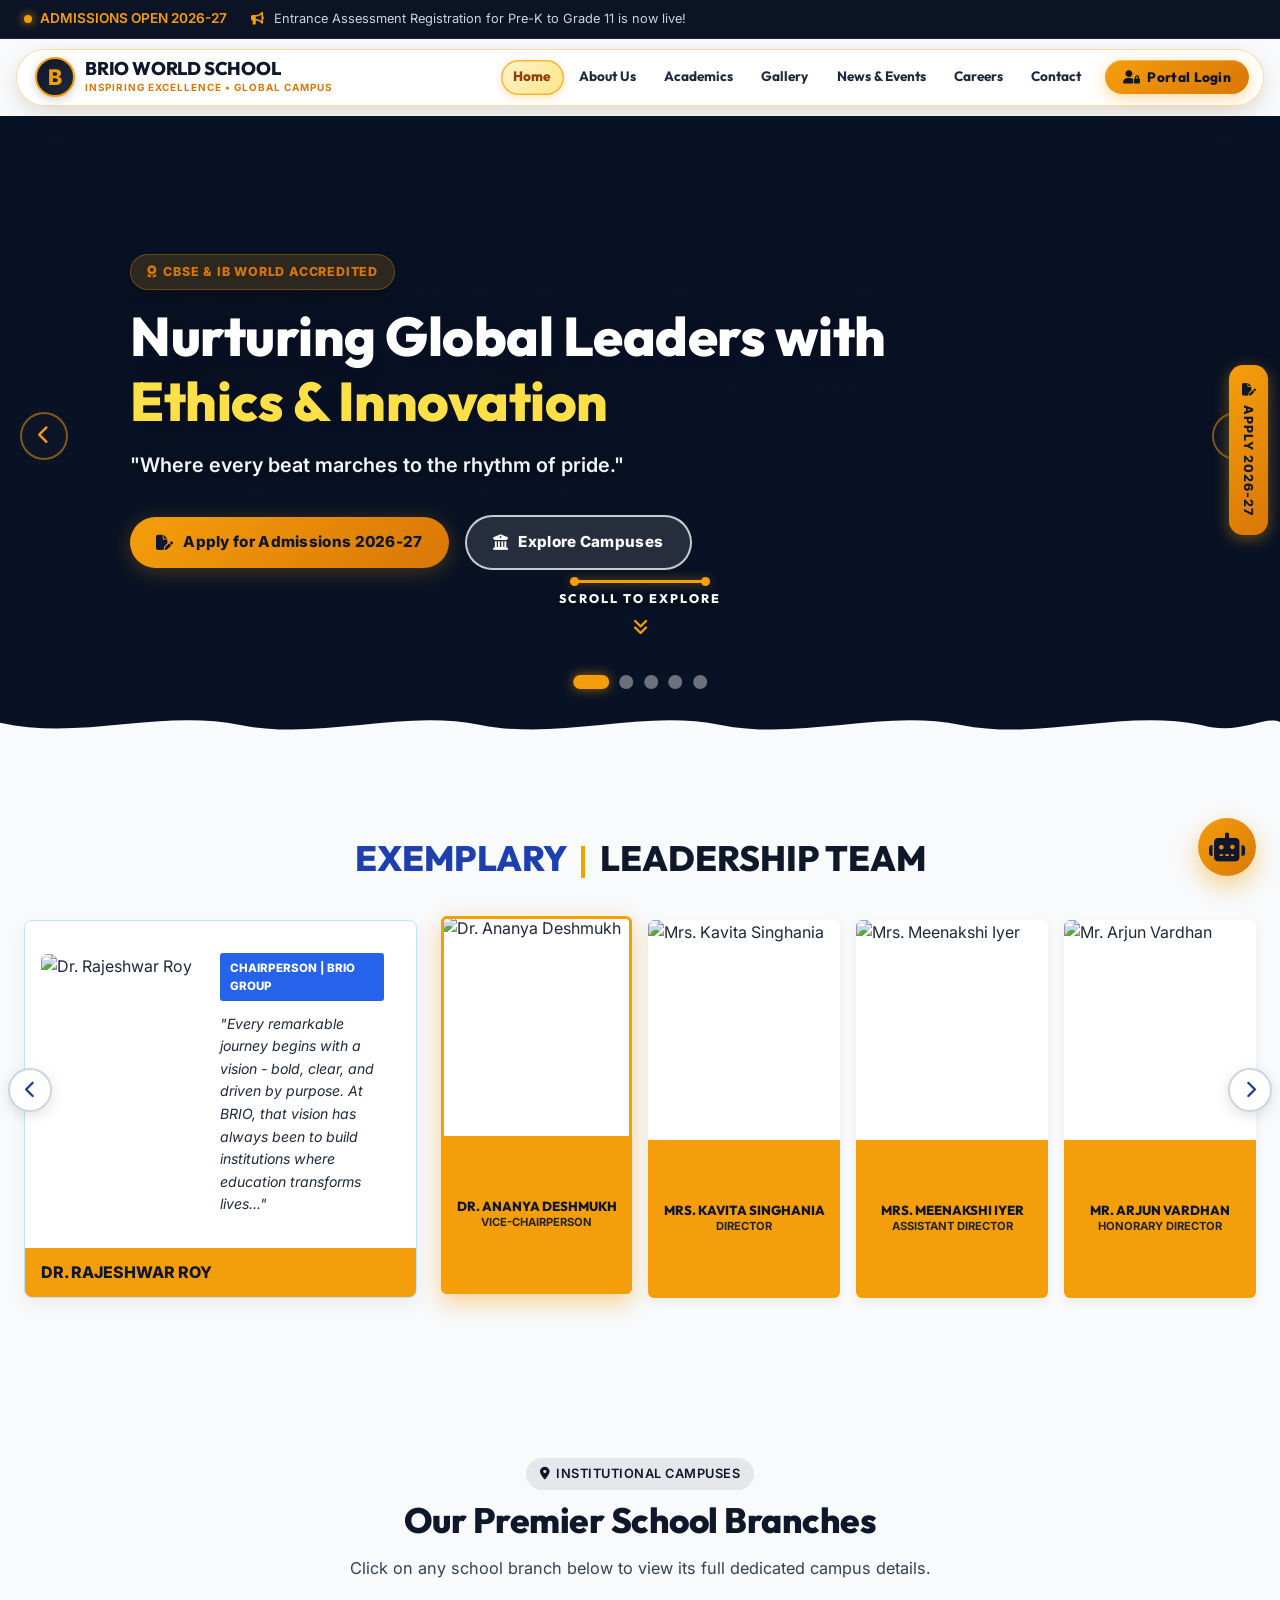
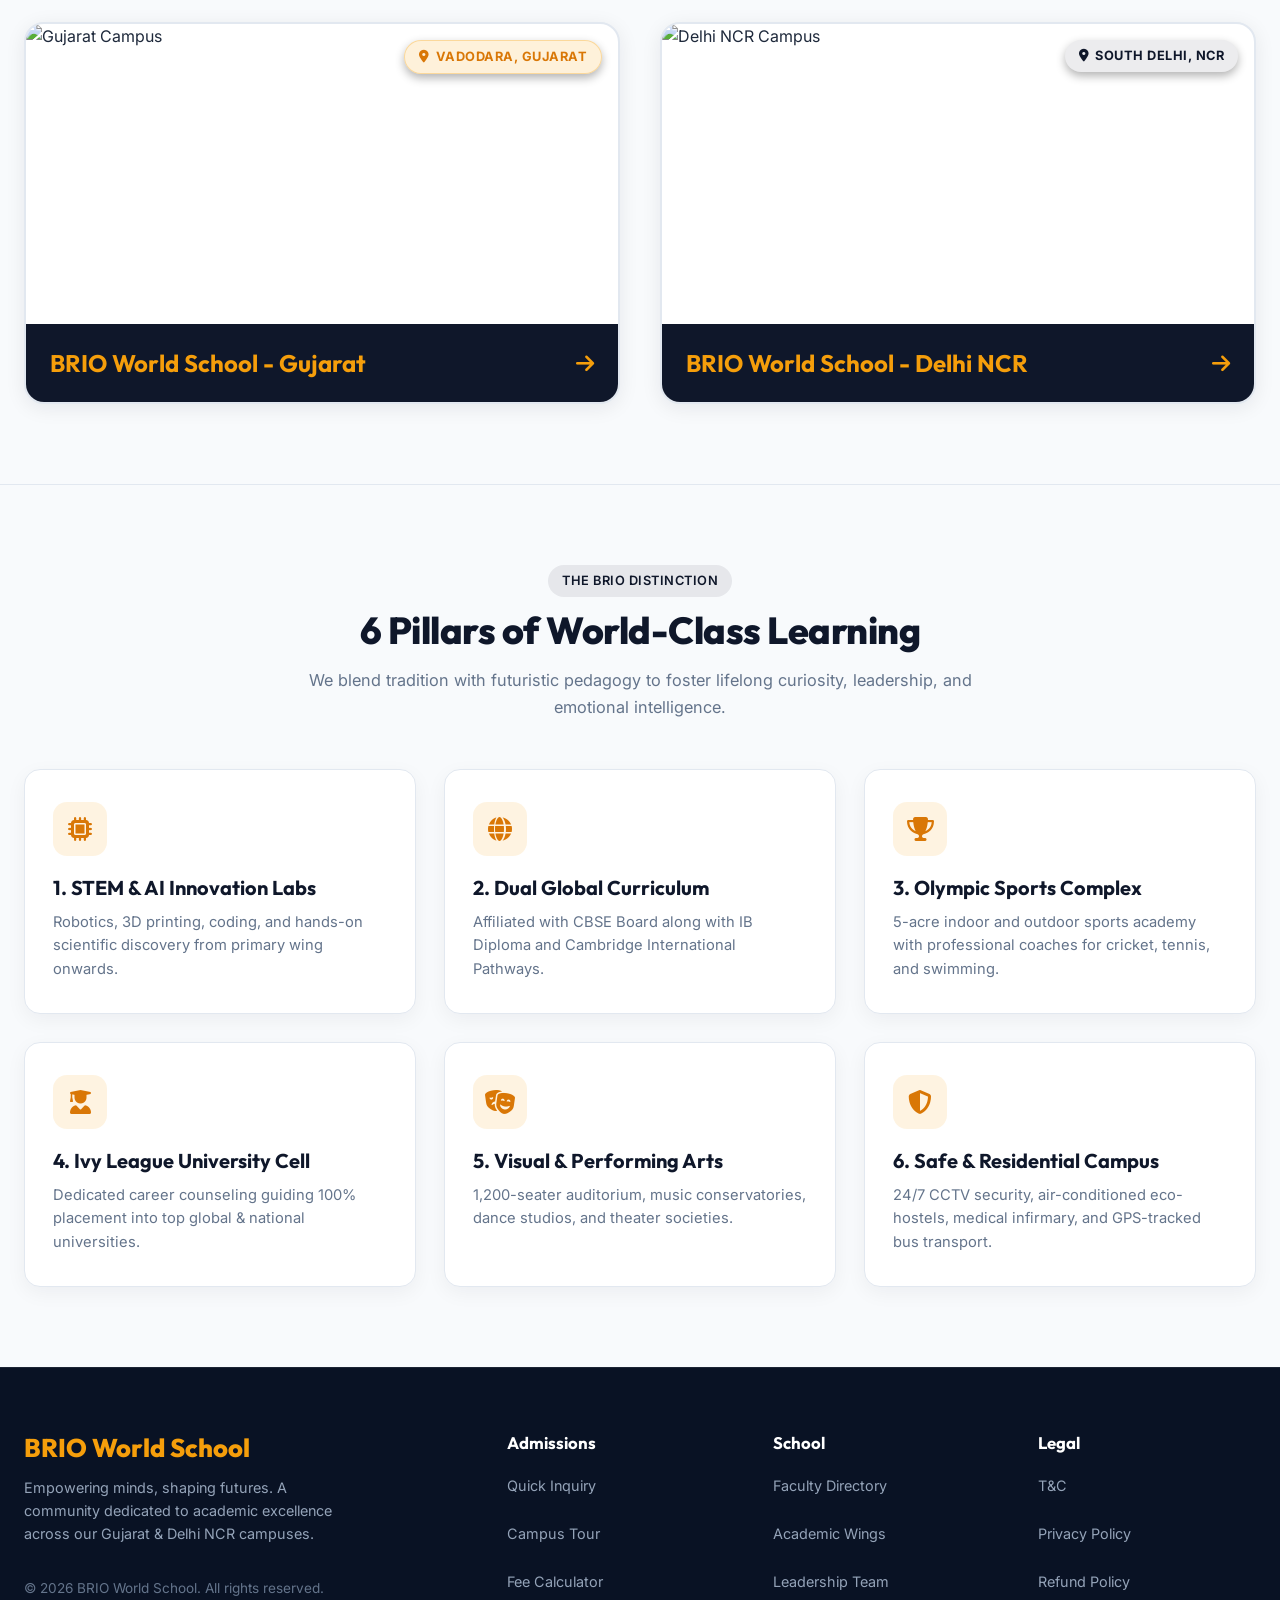
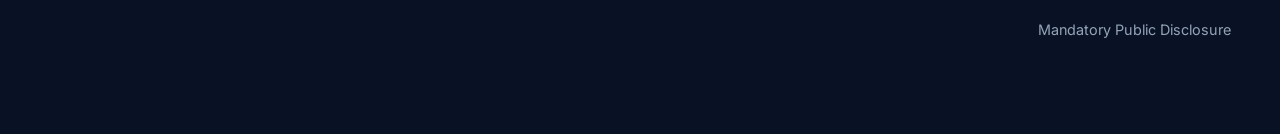
==== commit 9fe27c7b: "Redesign Gallery page UI with asymmetric reference layout featuring left-side title block and centra" ====
--- a/index.html
+++ b/index.html
@@ -16,7 +16,7 @@
   <link rel="stylesheet" href="https://cdnjs.cloudflare.com/ajax/libs/font-awesome/6.4.0/css/all.min.css">
   
   <!-- Main Stylesheet -->
-  <link rel="stylesheet" href="styles.css?v=64000.0">
+  <link rel="stylesheet" href="styles.css?v=66000.0">
 
 
   <!-- SELF-CONTAINED ROUTER ENGINE - Works without app.js -->
@@ -1009,129 +1009,126 @@
 
 
 
-  <!-- PAGE 5: GALLERY (Artistic Masonry Photo Gallery) -->
+  <!-- PAGE 5: GALLERY (Asymmetric Reference Photo Layout) -->
   <main id="facilities" class="page-view">
-    <section class="section-padding" style="padding: 3.5rem 0 5rem; background: #F8FAFC; position: relative; overflow: hidden;">
-      
-      <!-- Giant Translucent Watermark "G" in Background (Matching Reference Image) -->
-      <div style="position: absolute; top: -50px; left: 50%; transform: translateX(-50%); font-size: 32rem; font-weight: 900; color: rgba(15, 23, 42, 0.03); font-family: 'Outfit', sans-serif; pointer-events: none; user-select: none; z-index: 0; line-height: 1;">
-        G
-      </div>
-
-      <div class="container" style="position: relative; z-index: 1;">
+    <section class="section-padding" style="padding: 3.5rem 0 5rem; background: #FFFFFF;">
+      <div class="container">
         
-        <!-- Gallery Header matching Reference Style -->
-        <div style="display: flex; flex-direction: column; align-items: center; justify-content: center; margin-bottom: 3.5rem; text-align: center;">
-          <span class="badge badge-gold" style="margin-bottom: 0.75rem; font-size: 0.75rem; letter-spacing: 2px;"><i class="fa-solid fa-camera"></i> VISUAL ARCHIVE</span>
-          <h1 style="font-size: 4.2rem; font-weight: 900; color: #0F172A; text-transform: lowercase; margin: 0; font-family: 'Outfit', sans-serif; letter-spacing: -2px;">
-            gallery
-          </h1>
-        </div>
-
-        <!-- Artistic Staggered Masonry Photo Grid -->
-        <div style="display: grid; grid-template-columns: repeat(12, 1fr); gap: 1.5rem; align-items: start;">
+        <!-- Asymmetric Master Grid matching Reference Image -->
+        <div style="display: grid; grid-template-columns: repeat(12, 1fr); gap: 1.5rem; align-items: end;" class="ref-gallery-master">
           
-          <!-- Photo 1: Featured Hero Large Card (Col 1-7) -->
-          <div style="grid-column: span 7; background: white; padding: 12px; border-radius: 18px; border: 2px solid #E2E8F0; box-shadow: 0 12px 30px rgba(15,23,42,0.08); transition: all 0.4s ease;" class="artistic-photo-card">
-            <div style="border-radius: 12px; overflow: hidden; height: 420px; position: relative;">
+          <!-- TOP LEFT: Title & Intro Block (Cols 1-4) -->
+          <div style="grid-column: span 4; align-self: start; padding-right: 1rem;" class="ref-gallery-title-box">
+            <span class="badge badge-gold" style="margin-bottom: 0.85rem; font-size: 0.75rem; letter-spacing: 1.5px;"><i class="fa-solid fa-camera"></i> CAMPUS ARCHIVE</span>
+            <h1 style="font-size: 3.2rem; font-weight: 900; color: #0F172A; line-height: 1.1; letter-spacing: -1.5px; margin-bottom: 1rem; font-family: 'Outfit', sans-serif;">
+              A Photo<br>Gallery of<br><span style="color: #F59E0B;">BRIO World</span>
+            </h1>
+            <p style="font-size: 0.95rem; color: #64748B; line-height: 1.6; margin: 0 0 2rem 0;">
+              Explore our smart eco-green campuses, robotics incubators, Olympic aquatics centers, and sports arenas.
+            </p>
+          </div>
+
+          <!-- TOP RIGHT 1: Top Right Photo (Cols 8-12) -->
+          <div style="grid-column: span 5; grid-column-start: 8;" class="ref-gallery-item">
+            <div style="border-radius: 14px; overflow: hidden; height: 210px; position: relative; box-shadow: 0 6px 20px rgba(15,23,42,0.06); border: 1px solid #E2E8F0;">
               <img src="https://images.unsplash.com/photo-1581092160607-ee22621dd758?auto=format&fit=crop&w=800&q=80" alt="Robotics &amp; AI Innovation Lab" style="width: 100%; height: 100%; object-fit: cover; transition: transform 0.6s ease;" class="artistic-img">
-              <span class="badge badge-gold" style="position: absolute; bottom: 15px; left: 15px; font-weight: 800;">Robotics &amp; AI Lab</span>
-            </div>
-          </div>
-
-          <!-- Photo 2: Medium Portrait Card (Col 8-12) -->
-          <div style="grid-column: span 5; background: white; padding: 10px; border-radius: 16px; border: 2px solid #E2E8F0; box-shadow: 0 8px 25px rgba(15,23,42,0.06); margin-top: 2rem;" class="artistic-photo-card">
-            <div style="border-radius: 10px; overflow: hidden; height: 380px; position: relative;">
+              <span class="badge badge-gold" style="position: absolute; bottom: 12px; left: 12px; font-size: 0.72rem; font-weight: 800;">Robotics &amp; AI Lab</span>
+            </div>
+          </div>
+
+          <!-- TOP LEFT BOTTOM: Photo under text (Cols 1-4) -->
+          <div style="grid-column: span 4;" class="ref-gallery-item">
+            <div style="border-radius: 14px; overflow: hidden; height: 240px; position: relative; box-shadow: 0 6px 20px rgba(15,23,42,0.06); border: 1px solid #E2E8F0;">
+              <img src="https://images.unsplash.com/photo-1521587760476-6c12a4b040da?auto=format&fit=crop&w=800&q=80" alt="Central Digital Library" style="width: 100%; height: 100%; object-fit: cover; transition: transform 0.6s ease;" class="artistic-img">
+              <span class="badge badge-emerald" style="position: absolute; bottom: 12px; left: 12px; font-size: 0.72rem; font-weight: 800;">Digital Library</span>
+            </div>
+          </div>
+
+          <!-- CENTER FEATURED TALL PHOTO: (Cols 5-7, height: 470px matching flamingo photo in reference) -->
+          <div style="grid-column: span 3; grid-column-start: 5;" class="ref-gallery-item">
+            <div style="border-radius: 16px; overflow: hidden; height: 470px; position: relative; box-shadow: 0 10px 30px rgba(15,23,42,0.1); border: 2px solid #E2E8F0;">
               <img src="https://images.unsplash.com/photo-1576013551627-0cc20b96c2a7?auto=format&fit=crop&w=800&q=80" alt="Olympic Swimming Pool" style="width: 100%; height: 100%; object-fit: cover; transition: transform 0.6s ease;" class="artistic-img">
-              <span class="badge badge-navy" style="position: absolute; bottom: 15px; left: 15px; font-weight: 800;">Aquatics Center</span>
-            </div>
-          </div>
-
-          <!-- Photo 3: Landscape Wide Card (Col 1-5) -->
-          <div style="grid-column: span 5; background: white; padding: 10px; border-radius: 16px; border: 2px solid #E2E8F0; box-shadow: 0 8px 25px rgba(15,23,42,0.06);" class="artistic-photo-card">
-            <div style="border-radius: 10px; overflow: hidden; height: 280px; position: relative;">
-              <img src="https://images.unsplash.com/photo-1521587760476-6c12a4b040da?auto=format&fit=crop&w=800&q=80" alt="Central Digital Library" style="width: 100%; height: 100%; object-fit: cover; transition: transform 0.6s ease;" class="artistic-img">
-              <span class="badge badge-emerald" style="position: absolute; bottom: 15px; left: 15px; font-weight: 800;">Digital Library</span>
-            </div>
-          </div>
-
-          <!-- Photo 4: Square Card (Col 6-8) -->
-          <div style="grid-column: span 3; background: white; padding: 10px; border-radius: 16px; border: 2px solid #E2E8F0; box-shadow: 0 8px 25px rgba(15,23,42,0.06); margin-top: -1.5rem;" class="artistic-photo-card">
-            <div style="border-radius: 10px; overflow: hidden; height: 310px; position: relative;">
+              <span class="badge badge-navy" style="position: absolute; bottom: 15px; left: 15px; font-size: 0.78rem; font-weight: 800;">Olympic Swimming Pool</span>
+            </div>
+          </div>
+
+          <!-- MIDDLE RIGHT 1: (Cols 8-9) -->
+          <div style="grid-column: span 2; grid-column-start: 8;" class="ref-gallery-item">
+            <div style="border-radius: 14px; overflow: hidden; height: 240px; position: relative; box-shadow: 0 6px 20px rgba(15,23,42,0.06); border: 1px solid #E2E8F0;">
               <img src="https://images.unsplash.com/photo-1555854877-bab0e564b8d5?auto=format&fit=crop&w=800&q=80" alt="Air-Conditioned Residential Suites" style="width: 100%; height: 100%; object-fit: cover; transition: transform 0.6s ease;" class="artistic-img">
-              <span class="badge badge-gold" style="position: absolute; bottom: 15px; left: 15px; font-weight: 800;">Staff Suites</span>
-            </div>
-          </div>
-
-          <!-- Photo 5: Tall Card (Col 9-12) -->
-          <div style="grid-column: span 4; background: white; padding: 10px; border-radius: 16px; border: 2px solid #E2E8F0; box-shadow: 0 8px 25px rgba(15,23,42,0.06);" class="artistic-photo-card">
-            <div style="border-radius: 10px; overflow: hidden; height: 280px; position: relative;">
+              <span class="badge badge-gold" style="position: absolute; bottom: 12px; left: 12px; font-size: 0.72rem; font-weight: 800;">Staff Suites</span>
+            </div>
+          </div>
+
+          <!-- MIDDLE RIGHT 2: (Cols 10-12) -->
+          <div style="grid-column: span 3; grid-column-start: 10;" class="ref-gallery-item">
+            <div style="border-radius: 14px; overflow: hidden; height: 240px; position: relative; box-shadow: 0 6px 20px rgba(15,23,42,0.06); border: 1px solid #E2E8F0;">
               <img src="https://images.unsplash.com/photo-1574629810360-7efbbe195018?auto=format&fit=crop&w=800&q=80" alt="FIFA Standard Football Turf" style="width: 100%; height: 100%; object-fit: cover; transition: transform 0.6s ease;" class="artistic-img">
-              <span class="badge badge-navy" style="position: absolute; bottom: 15px; left: 15px; font-weight: 800;">Football Arena</span>
-            </div>
-          </div>
-
-          <!-- Photo 6: Large Featured Auditorium (Col 1-6) -->
-          <div style="grid-column: span 6; background: white; padding: 12px; border-radius: 18px; border: 2px solid #E2E8F0; box-shadow: 0 10px 30px rgba(15,23,42,0.08);" class="artistic-photo-card">
-            <div style="border-radius: 12px; overflow: hidden; height: 350px; position: relative;">
+              <span class="badge badge-navy" style="position: absolute; bottom: 12px; left: 12px; font-size: 0.72rem; font-weight: 800;">Football Turf</span>
+            </div>
+          </div>
+
+          <!-- BOTTOM ROW 1: Auditorium (Cols 1-3) -->
+          <div style="grid-column: span 3;" class="ref-gallery-item">
+            <div style="border-radius: 14px; overflow: hidden; height: 210px; position: relative; box-shadow: 0 6px 20px rgba(15,23,42,0.06); border: 1px solid #E2E8F0;">
               <img src="https://images.unsplash.com/photo-1460723237483-7a6dc9d0b212?auto=format&fit=crop&w=800&q=80" alt="1,200-Seater Grand Auditorium" style="width: 100%; height: 100%; object-fit: cover; transition: transform 0.6s ease;" class="artistic-img">
-              <span class="badge badge-gold" style="position: absolute; bottom: 15px; left: 15px; font-weight: 800;">Grand Auditorium</span>
-            </div>
-          </div>
-
-          <!-- Photo 7: Basketball (Col 7-12) -->
-          <div style="grid-column: span 6; background: white; padding: 12px; border-radius: 18px; border: 2px solid #E2E8F0; box-shadow: 0 10px 30px rgba(15,23,42,0.08);" class="artistic-photo-card">
-            <div style="border-radius: 12px; overflow: hidden; height: 350px; position: relative;">
+              <span class="badge badge-gold" style="position: absolute; bottom: 12px; left: 12px; font-size: 0.72rem; font-weight: 800;">Auditorium</span>
+            </div>
+          </div>
+
+          <!-- BOTTOM ROW 2: Basketball (Cols 4-6) -->
+          <div style="grid-column: span 3;" class="ref-gallery-item">
+            <div style="border-radius: 14px; overflow: hidden; height: 210px; position: relative; box-shadow: 0 6px 20px rgba(15,23,42,0.06); border: 1px solid #E2E8F0;">
               <img src="https://images.unsplash.com/photo-1546519638-68e109498ffc?auto=format&fit=crop&w=800&q=80" alt="Indoor Basketball &amp; Badminton Arena" style="width: 100%; height: 100%; object-fit: cover; transition: transform 0.6s ease;" class="artistic-img">
-              <span class="badge badge-emerald" style="position: absolute; bottom: 15px; left: 15px; font-weight: 800;">Sports Arena</span>
-            </div>
-          </div>
-
-          <!-- Photo 8: Fine Arts Studio (Col 1-4) -->
-          <div style="grid-column: span 4; background: white; padding: 10px; border-radius: 16px; border: 2px solid #E2E8F0; box-shadow: 0 8px 25px rgba(15,23,42,0.06);" class="artistic-photo-card">
-            <div style="border-radius: 10px; overflow: hidden; height: 280px; position: relative;">
+              <span class="badge badge-emerald" style="position: absolute; bottom: 12px; left: 12px; font-size: 0.72rem; font-weight: 800;">Sports Arena</span>
+            </div>
+          </div>
+
+          <!-- BOTTOM ROW 3: Fine Arts (Cols 7-9) -->
+          <div style="grid-column: span 3;" class="ref-gallery-item">
+            <div style="border-radius: 14px; overflow: hidden; height: 210px; position: relative; box-shadow: 0 6px 20px rgba(15,23,42,0.06); border: 1px solid #E2E8F0;">
               <img src="https://images.unsplash.com/photo-1513364776144-60967b0f800f?auto=format&fit=crop&w=800&q=80" alt="Fine Arts &amp; Pottery Studio" style="width: 100%; height: 100%; object-fit: cover; transition: transform 0.6s ease;" class="artistic-img">
-              <span class="badge badge-gold" style="position: absolute; bottom: 15px; left: 15px; font-weight: 800;">Fine Arts Studio</span>
-            </div>
-          </div>
-
-          <!-- Photo 9: Chemistry Lab (Col 5-8) -->
-          <div style="grid-column: span 4; background: white; padding: 10px; border-radius: 16px; border: 2px solid #E2E8F0; box-shadow: 0 8px 25px rgba(15,23,42,0.06); margin-top: 1rem;" class="artistic-photo-card">
-            <div style="border-radius: 10px; overflow: hidden; height: 260px; position: relative;">
+              <span class="badge badge-gold" style="position: absolute; bottom: 12px; left: 12px; font-size: 0.72rem; font-weight: 800;">Fine Arts Studio</span>
+            </div>
+          </div>
+
+          <!-- BOTTOM ROW 4: Chemistry Lab (Cols 10-12) -->
+          <div style="grid-column: span 3;" class="ref-gallery-item">
+            <div style="border-radius: 14px; overflow: hidden; height: 210px; position: relative; box-shadow: 0 6px 20px rgba(15,23,42,0.06); border: 1px solid #E2E8F0;">
               <img src="https://images.unsplash.com/photo-1532094349884-543bc11b234d?auto=format&fit=crop&w=800&q=80" alt="Advanced Chemical Sciences Lab" style="width: 100%; height: 100%; object-fit: cover; transition: transform 0.6s ease;" class="artistic-img">
-              <span class="badge badge-navy" style="position: absolute; bottom: 15px; left: 15px; font-weight: 800;">Science Lab</span>
-            </div>
-          </div>
-
-          <!-- Photo 10: Mac Coding Lab (Col 9-12) -->
-          <div style="grid-column: span 4; background: white; padding: 10px; border-radius: 16px; border: 2px solid #E2E8F0; box-shadow: 0 8px 25px rgba(15,23,42,0.06);" class="artistic-photo-card">
-            <div style="border-radius: 10px; overflow: hidden; height: 280px; position: relative;">
+              <span class="badge badge-navy" style="position: absolute; bottom: 12px; left: 12px; font-size: 0.72rem; font-weight: 800;">Science Lab</span>
+            </div>
+          </div>
+
+          <!-- EXTENDED ROW 1: Mac Coding Lab (Cols 1-3) -->
+          <div style="grid-column: span 3;" class="ref-gallery-item">
+            <div style="border-radius: 14px; overflow: hidden; height: 220px; position: relative; box-shadow: 0 6px 20px rgba(15,23,42,0.06); border: 1px solid #E2E8F0;">
               <img src="https://images.unsplash.com/photo-1517694712202-14dd9538aa97?auto=format&fit=crop&w=800&q=80" alt="High-Speed Apple Mac Coding Lab" style="width: 100%; height: 100%; object-fit: cover; transition: transform 0.6s ease;" class="artistic-img">
-              <span class="badge badge-emerald" style="position: absolute; bottom: 15px; left: 15px; font-weight: 800;">Apple Mac Lab</span>
-            </div>
-          </div>
-
-          <!-- Photo 11: Eco Dining (Col 1-5) -->
-          <div style="grid-column: span 5; background: white; padding: 10px; border-radius: 16px; border: 2px solid #E2E8F0; box-shadow: 0 8px 25px rgba(15,23,42,0.06);" class="artistic-photo-card">
-            <div style="border-radius: 10px; overflow: hidden; height: 300px; position: relative;">
+              <span class="badge badge-emerald" style="position: absolute; bottom: 12px; left: 12px; font-size: 0.72rem; font-weight: 800;">Apple Mac Lab</span>
+            </div>
+          </div>
+
+          <!-- EXTENDED ROW 2: Eco Dining (Cols 4-6) -->
+          <div style="grid-column: span 3;" class="ref-gallery-item">
+            <div style="border-radius: 14px; overflow: hidden; height: 220px; position: relative; box-shadow: 0 6px 20px rgba(15,23,42,0.06); border: 1px solid #E2E8F0;">
               <img src="https://images.unsplash.com/photo-1567521464027-f127ff144326?auto=format&fit=crop&w=800&q=80" alt="Organic Multi-Cuisine Eco Dining Hall" style="width: 100%; height: 100%; object-fit: cover; transition: transform 0.6s ease;" class="artistic-img">
-              <span class="badge badge-gold" style="position: absolute; bottom: 15px; left: 15px; font-weight: 800;">Eco Dining Hall</span>
-            </div>
-          </div>
-
-          <!-- Photo 12: Gujarat Campus (Col 6-9) -->
-          <div style="grid-column: span 4; background: white; padding: 10px; border-radius: 16px; border: 2px solid #E2E8F0; box-shadow: 0 8px 25px rgba(15,23,42,0.06); margin-top: -1rem;" class="artistic-photo-card">
-            <div style="border-radius: 10px; overflow: hidden; height: 320px; position: relative;">
+              <span class="badge badge-gold" style="position: absolute; bottom: 12px; left: 12px; font-size: 0.72rem; font-weight: 800;">Eco Dining Hall</span>
+            </div>
+          </div>
+
+          <!-- EXTENDED ROW 3: Gujarat Campus (Cols 7-9) -->
+          <div style="grid-column: span 3;" class="ref-gallery-item">
+            <div style="border-radius: 14px; overflow: hidden; height: 220px; position: relative; box-shadow: 0 6px 20px rgba(15,23,42,0.06); border: 1px solid #E2E8F0;">
               <img src="https://images.unsplash.com/photo-1541829070764-84a7d30dd3f3?auto=format&fit=crop&w=800&q=80" alt="Vadodara, Gujarat Campus" style="width: 100%; height: 100%; object-fit: cover; transition: transform 0.6s ease;" class="artistic-img">
-              <span class="badge badge-navy" style="position: absolute; bottom: 15px; left: 15px; font-weight: 800;">Gujarat Campus</span>
-            </div>
-          </div>
-
-          <!-- Photo 13: Delhi Campus (Col 10-12) -->
-          <div style="grid-column: span 3; background: white; padding: 10px; border-radius: 16px; border: 2px solid #E2E8F0; box-shadow: 0 8px 25px rgba(15,23,42,0.06);" class="artistic-photo-card">
-            <div style="border-radius: 10px; overflow: hidden; height: 300px; position: relative;">
+              <span class="badge badge-navy" style="position: absolute; bottom: 12px; left: 12px; font-size: 0.72rem; font-weight: 800;">Gujarat Campus</span>
+            </div>
+          </div>
+
+          <!-- EXTENDED ROW 4: Delhi Campus (Cols 10-12) -->
+          <div style="grid-column: span 3;" class="ref-gallery-item">
+            <div style="border-radius: 14px; overflow: hidden; height: 220px; position: relative; box-shadow: 0 6px 20px rgba(15,23,42,0.06); border: 1px solid #E2E8F0;">
               <img src="https://images.unsplash.com/photo-1562774053-701939374585?auto=format&fit=crop&w=800&q=80" alt="South Delhi, NCR Campus" style="width: 100%; height: 100%; object-fit: cover; transition: transform 0.6s ease;" class="artistic-img">
-              <span class="badge badge-emerald" style="position: absolute; bottom: 15px; left: 15px; font-weight: 800;">Delhi NCR Campus</span>
+              <span class="badge badge-emerald" style="position: absolute; bottom: 12px; left: 12px; font-size: 0.72rem; font-weight: 800;">Delhi NCR Campus</span>
             </div>
           </div>
 
@@ -1256,87 +1253,40 @@
       </div>
     </section>
 
-    <!-- 3. Editorial Featured Content: Circulars & Downloads Section -->
+    <!-- 3. Editorial Featured Content: Circulars Section -->
     <section class="section-padding bg-light" style="padding: 3.5rem 0;">
-      <div class="container">
+      <div class="container" style="max-width: 900px; margin: 0 auto;">
         
-        <div class="grid-2" style="gap: 3rem; align-items: flex-start;">
+        <!-- Official Circulars -->
+        <div>
+          <div style="display: flex; align-items: center; justify-content: space-between; margin-bottom: 1.5rem; padding-bottom: 0.75rem; border-bottom: 2px solid var(--border-light);">
+            <h3 style="font-size: 1.5rem; color: #0F172A; font-family: 'Outfit', sans-serif; margin: 0;">
+              <i class="fa-solid fa-bullhorn text-gold" style="margin-right: 0.5rem;"></i> Official School Circulars
+            </h3>
+            <span class="badge badge-gold" style="font-size: 0.7rem;">Session 2026-27</span>
+          </div>
           
-          <!-- Column 1: Official Circulars -->
-          <div>
-            <div style="display: flex; align-items: center; justify-content: space-between; margin-bottom: 1.5rem; padding-bottom: 0.75rem; border-bottom: 2px solid var(--border-light);">
-              <h3 style="font-size: 1.5rem; color: #0F172A; font-family: 'Outfit', sans-serif; margin: 0;">
-                <i class="fa-solid fa-bullhorn text-gold" style="margin-right: 0.5rem;"></i> Official School Circulars
-              </h3>
-              <span class="badge badge-gold" style="font-size: 0.7rem;">Session 2026-27</span>
-            </div>
+          <div style="display: flex; flex-direction: column; gap: 1.25rem;">
             
-            <div style="display: flex; flex-direction: column; gap: 1.25rem;">
-              
-              <!-- Circular 1 -->
-              <div style="background: white; border-radius: 14px; padding: 1.5rem; border: 1.5px solid var(--border-light); box-shadow: 0 4px 15px rgba(15,23,42,0.05);">
-                <span class="badge badge-gold" style="margin-bottom: 0.5rem; display: inline-block;">Circular #2026/08</span>
-                <h4 style="font-size: 1.15rem; color: var(--primary-navy); margin: 0.25rem 0 0.4rem; font-family: 'Outfit', sans-serif;">Schedule for Term 1 Mid-Year Examinations</h4>
-                <p style="color: var(--text-muted); font-size: 0.88rem; margin: 0;"><strong>Date Posted:</strong> August 02, 2026 &nbsp;|&nbsp; <strong>Applies To:</strong> Grades 6 to 12</p>
-              </div>
-
-              <!-- Circular 2 -->
-              <div style="background: white; border-radius: 14px; padding: 1.5rem; border: 1.5px solid var(--border-light); box-shadow: 0 4px 15px rgba(15,23,42,0.05);">
-                <span class="badge badge-navy" style="margin-bottom: 0.5rem; display: inline-block;">Circular #2026/07</span>
-                <h4 style="font-size: 1.15rem; color: var(--primary-navy); margin: 0.25rem 0 0.4rem; font-family: 'Outfit', sans-serif;">Inter-House Cultural Fest &amp; Science Exhibition Registration</h4>
-                <p style="color: var(--text-muted); font-size: 0.88rem; margin: 0;"><strong>Date Posted:</strong> July 28, 2026 &nbsp;|&nbsp; <strong>Applies To:</strong> All Wings</p>
-              </div>
-
-            </div>
-          </div>
-
-          <!-- Column 2: Downloads & Official Handbooks -->
-          <div>
-            <div style="display: flex; align-items: center; justify-content: space-between; margin-bottom: 1.5rem; padding-bottom: 0.75rem; border-bottom: 2px solid var(--border-light);">
-              <h3 style="font-size: 1.5rem; color: #0F172A; font-family: 'Outfit', sans-serif; margin: 0;">
-                <i class="fa-solid fa-file-pdf text-gold" style="margin-right: 0.5rem;"></i> Downloads &amp; Handbooks
-              </h3>
-              <span class="badge badge-navy" style="font-size: 0.7rem;">Official Docs</span>
-            </div>
-            
-            <div style="display: flex; flex-direction: column; gap: 1.25rem;">
-              
-              <!-- Prospectus Document Card -->
-              <div style="background: var(--primary-navy); color: white; padding: 1.5rem; border-radius: 14px; border: 1.5px solid rgba(245,158,11,0.4); box-shadow: 0 6px 20px rgba(9,18,36,0.15);">
-                <div style="margin-bottom: 0.75rem;">
-                  <span class="badge badge-gold" style="margin-bottom: 0.4rem; display: inline-block;">Official PDF</span>
-                  <h4 style="color: white; margin: 0.25rem 0 0.35rem; font-size: 1.15rem; font-family: 'Outfit', sans-serif;"><i class="fa-solid fa-file-pdf text-gold"></i> Student Prospectus 2026-27</h4>
-                  <p style="color: var(--text-light); font-size: 0.85rem; margin: 0; line-height: 1.5;">Complete guide on curriculum, STEM labs, board affiliations, and code of conduct.</p>
-                </div>
-                <button class="btn btn-gold doc-view-trigger" data-doc="prospectus" style="width: 100%; font-weight: 700; padding: 0.6rem; border-radius: 8px;">
-                  <i class="fa-solid fa-eye"></i> View &amp; Download Prospectus (PDF)
-                </button>
-              </div>
-
-              <!-- Academic Calendar Card -->
-              <div style="background: white; padding: 1.25rem; border-radius: 14px; border: 1.5px solid var(--border-light);">
-                <span class="badge badge-navy" style="margin-bottom: 0.4rem; display: inline-block;">Calendar 2026-27</span>
-                <h4 style="font-size: 1.05rem; color: var(--primary-navy); margin: 0.2rem 0 0.35rem; font-family: 'Outfit', sans-serif;"><i class="fa-solid fa-calendar-days text-gold"></i> Academic Calendar &amp; Holiday List</h4>
-                <p style="color: var(--text-muted); font-size: 0.85rem; margin-bottom: 0.85rem;">Term dates, examination schedules, sports meets, and national holidays.</p>
-                <button class="btn btn-outline doc-view-trigger" data-doc="calendar" style="padding: 0.5rem 1rem; font-size: 0.85rem; width: 100%; border-radius: 8px; font-weight: 700;">
-                  <i class="fa-solid fa-file-arrow-down"></i> View &amp; Download Calendar
-                </button>
-              </div>
-
-              <!-- Fee & Transport Policy Card -->
-              <div style="background: white; padding: 1.25rem; border-radius: 14px; border: 1.5px solid var(--border-light);">
-                <span class="badge badge-emerald" style="margin-bottom: 0.4rem; display: inline-block;">Policy Handbook</span>
-                <h4 style="font-size: 1.05rem; color: var(--primary-navy); margin: 0.2rem 0 0.35rem; font-family: 'Outfit', sans-serif;"><i class="fa-solid fa-shield-halved text-emerald"></i> Fee &amp; Transport Rulebook</h4>
-                <p style="color: var(--text-muted); font-size: 0.85rem; margin-bottom: 0.85rem;">Installment timelines, scholarship criteria, bus safety, and hostel rules.</p>
-                <button class="btn btn-outline doc-view-trigger" data-doc="policy" style="padding: 0.5rem 1rem; font-size: 0.85rem; width: 100%; border-radius: 8px; font-weight: 700;">
-                  <i class="fa-solid fa-file-arrow-down"></i> View &amp; Download Rulebook
-                </button>
-              </div>
-
-            </div>
-          </div>
-
-        </div>
+            <!-- Circular 1 -->
+            <div style="background: white; border-radius: 14px; padding: 1.5rem; border: 1.5px solid var(--border-light); box-shadow: 0 4px 15px rgba(15,23,42,0.05);">
+              <span class="badge badge-gold" style="margin-bottom: 0.5rem; display: inline-block;">Circular #2026/08</span>
+              <h4 style="font-size: 1.15rem; color: var(--primary-navy); margin: 0.25rem 0 0.4rem; font-family: 'Outfit', sans-serif;">Schedule for Term 1 Mid-Year Examinations</h4>
+              <p style="color: var(--text-muted); font-size: 0.88rem; margin: 0;"><strong>Date Posted:</strong> August 02, 2026 &nbsp;|&nbsp; <strong>Applies To:</strong> Grades 6 to 12</p>
+            </div>
+
+            <!-- Circular 2 -->
+            <div style="background: white; border-radius: 14px; padding: 1.5rem; border: 1.5px solid var(--border-light); box-shadow: 0 4px 15px rgba(15,23,42,0.05);">
+              <span class="badge badge-navy" style="margin-bottom: 0.5rem; display: inline-block;">Circular #2026/07</span>
+              <h4 style="font-size: 1.15rem; color: var(--primary-navy); margin: 0.25rem 0 0.4rem; font-family: 'Outfit', sans-serif;">Inter-House Cultural Fest &amp; Science Exhibition Registration</h4>
+              <p style="color: var(--text-muted); font-size: 0.88rem; margin: 0;"><strong>Date Posted:</strong> July 28, 2026 &nbsp;|&nbsp; <strong>Applies To:</strong> All Wings</p>
+            </div>
+
+          </div>
+        </div>
+
+      </div>
+    </section>
 
       </div>
     </section>
@@ -2518,7 +2468,7 @@
   </div>
 
   <!-- Application Logic -->
-  <script src="app.js?v=64000.0"></script>
+  <script src="app.js?v=66000.0"></script>
 </body>
 </html>
 
--- a/styles.css
+++ b/styles.css
@@ -1061,6 +1061,48 @@
   }
 }
 
+/* Reference Layout Asymmetric Gallery Styles */
+.ref-gallery-item {
+  transition: all 0.4s cubic-bezier(0.34, 1.56, 0.64, 1);
+}
+
+.ref-gallery-item:hover {
+  transform: translateY(-6px);
+}
+
+.ref-gallery-item:hover .artistic-img {
+  transform: scale(1.08) !important;
+}
+
+@media (max-width: 992px) {
+  .ref-gallery-master {
+    grid-template-columns: repeat(2, 1fr) !important;
+    gap: 1.25rem !important;
+  }
+
+  .ref-gallery-title-box,
+  .ref-gallery-item {
+    grid-column: span 1 !important;
+    grid-column-start: auto !important;
+  }
+
+  .ref-gallery-title-box {
+    grid-column: span 2 !important;
+  }
+}
+
+@media (max-width: 640px) {
+  .ref-gallery-master {
+    grid-template-columns: 1fr !important;
+    gap: 1rem !important;
+  }
+
+  .ref-gallery-title-box,
+  .ref-gallery-item {
+    grid-column: span 1 !important;
+  }
+}
+
 .quick-notice-item {
   display: flex;
   gap: 1rem;
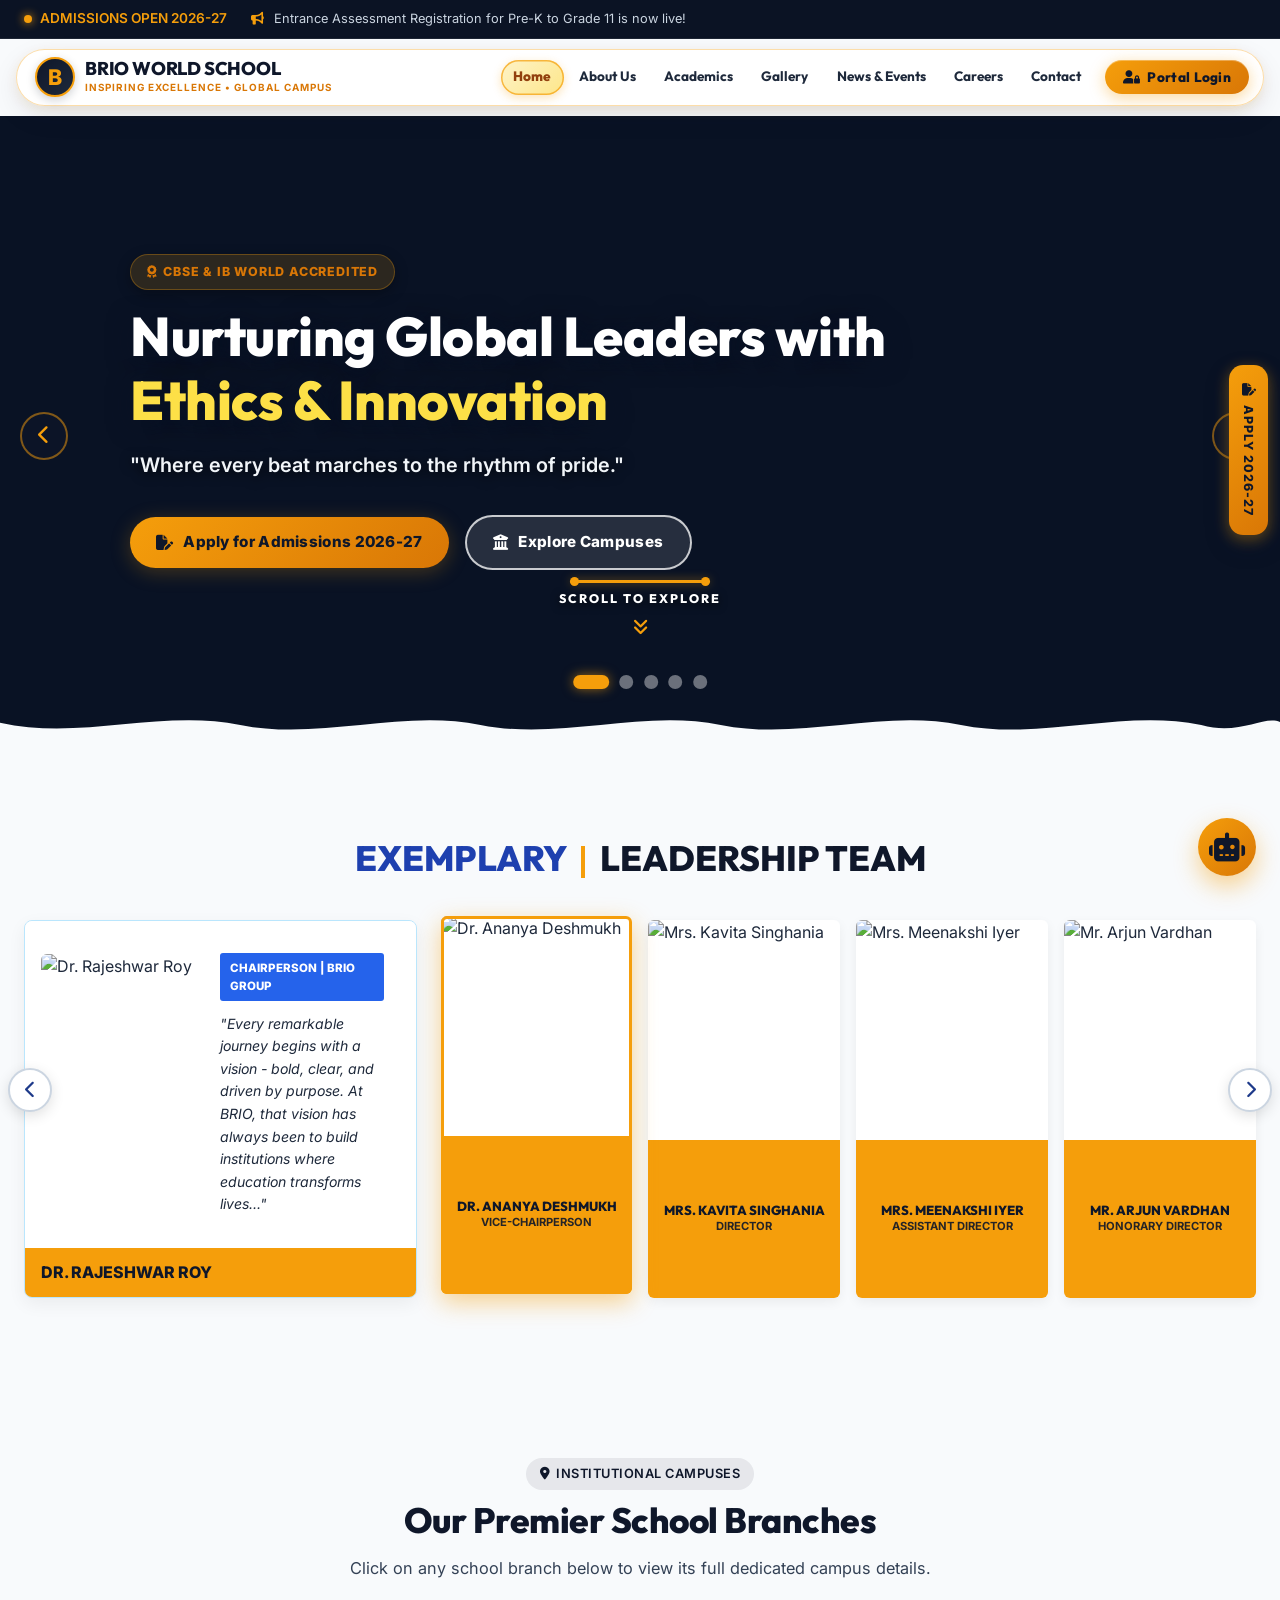
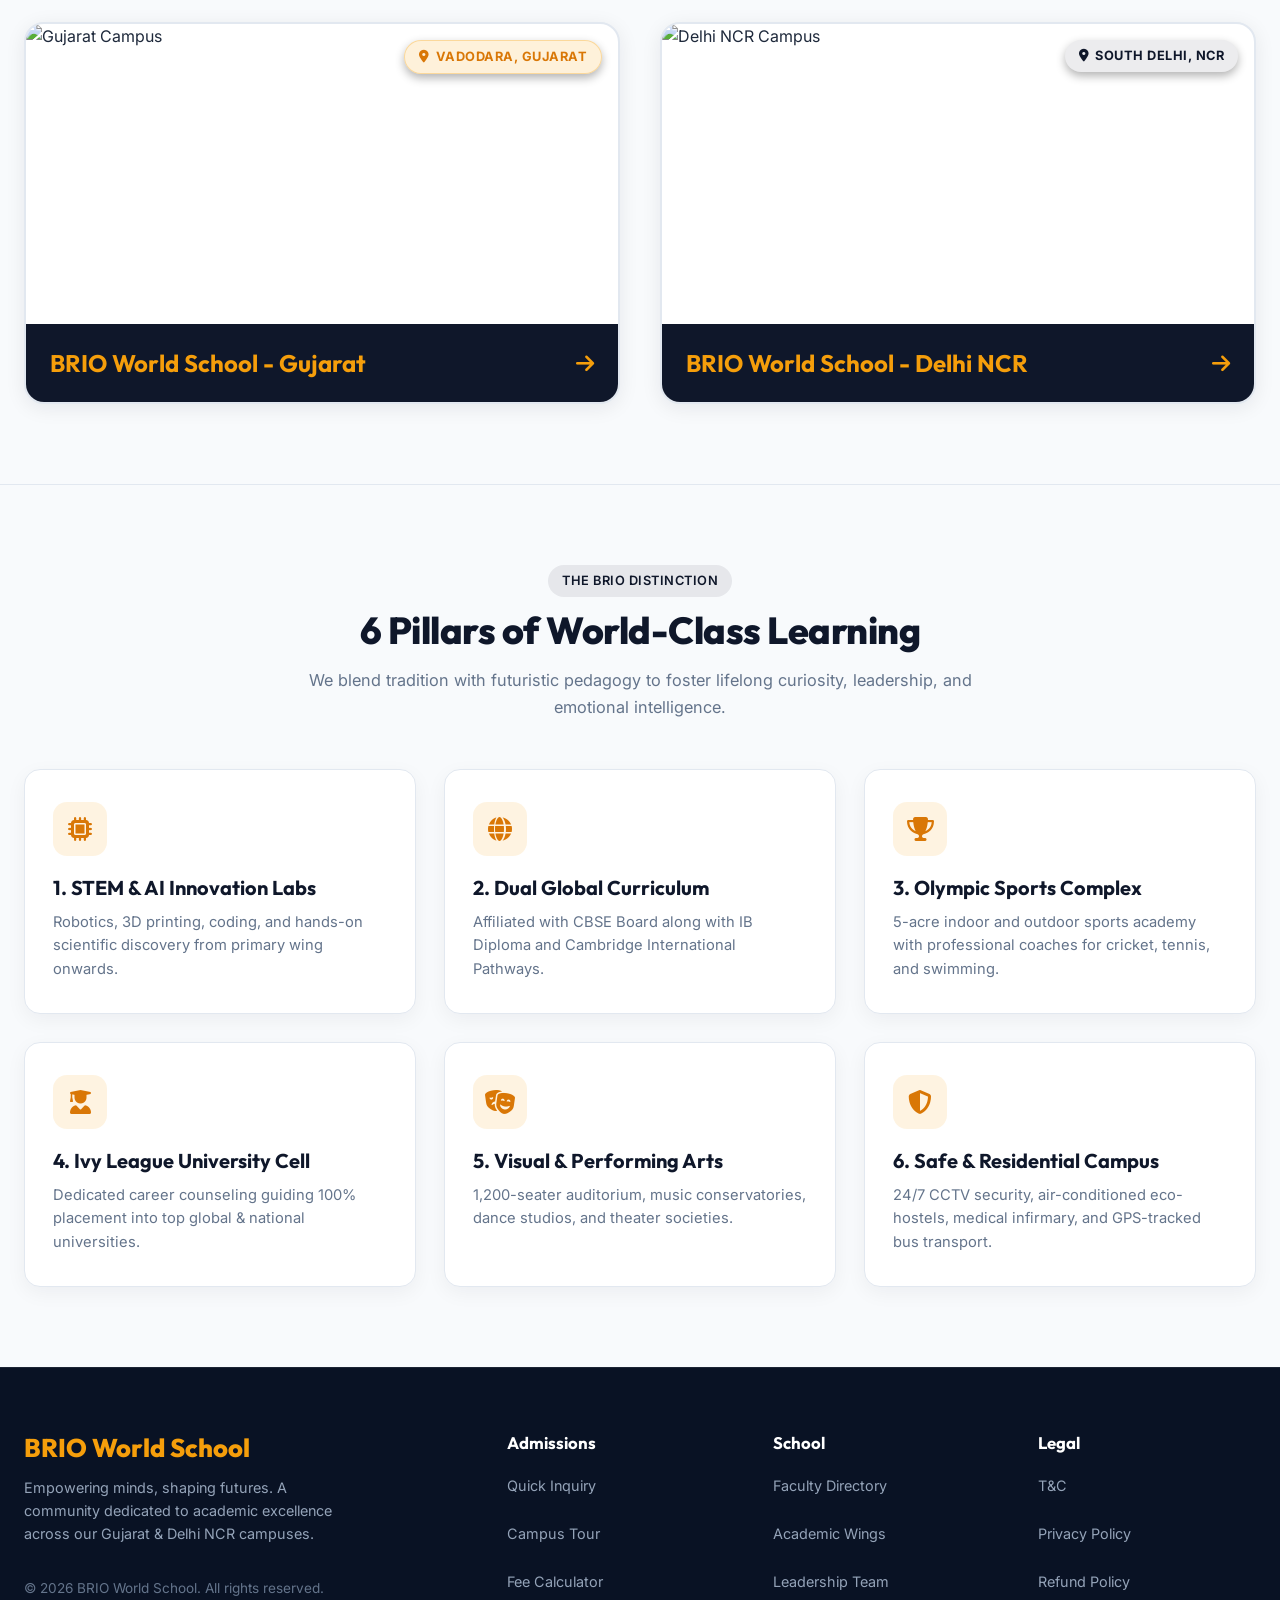
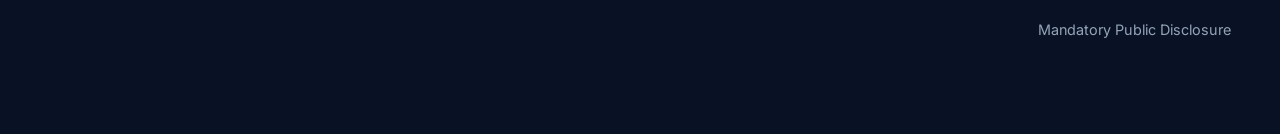
==== commit ef88fb1d: "Redesign Gallery hero section into a clean, perfectly aligned Pyramid and Stepped layout with zero s" ====
--- a/index.html
+++ b/index.html
@@ -16,7 +16,7 @@
   <link rel="stylesheet" href="https://cdnjs.cloudflare.com/ajax/libs/font-awesome/6.4.0/css/all.min.css">
   
   <!-- Main Stylesheet -->
-  <link rel="stylesheet" href="styles.css?v=66000.0">
+  <link rel="stylesheet" href="styles.css?v=67000.0">
 
 
   <!-- SELF-CONTAINED ROUTER ENGINE - Works without app.js -->
@@ -1009,127 +1009,106 @@
 
 
 
-  <!-- PAGE 5: GALLERY (Asymmetric Reference Photo Layout) -->
+  <!-- PAGE 5: GALLERY (Clean Pyramid & Stepped Layout) -->
   <main id="facilities" class="page-view">
-    <section class="section-padding" style="padding: 3.5rem 0 5rem; background: #FFFFFF;">
+    <section class="section-padding" style="padding: 3.5rem 0 5rem; background: #FAFAFA;">
       <div class="container">
         
-        <!-- Asymmetric Master Grid matching Reference Image -->
-        <div style="display: grid; grid-template-columns: repeat(12, 1fr); gap: 1.5rem; align-items: end;" class="ref-gallery-master">
+        <!-- Gallery Title Block -->
+        <div style="text-align: center; max-width: 700px; margin: 0 auto 3rem;">
+          <span class="badge badge-gold" style="margin-bottom: 0.75rem; font-size: 0.75rem; letter-spacing: 2px;"><i class="fa-solid fa-camera"></i> VISUAL ARCHIVE</span>
+          <h1 style="font-size: 3.2rem; font-weight: 900; color: #0F172A; line-height: 1.1; letter-spacing: -1.5px; margin: 0 0 0.75rem 0; font-family: 'Outfit', sans-serif;">
+            A Photo Gallery of <span style="color: #F59E0B;">BRIO World</span>
+          </h1>
+          <p style="font-size: 0.98rem; color: #64748B; line-height: 1.6; margin: 0;">
+            Explore our smart eco-green campuses, robotics incubators, Olympic aquatics centers, and sports arenas.
+          </p>
+        </div>
+
+        <!-- 1. Hero Pyramid Feature Layout -->
+        <div style="display: grid; grid-template-columns: repeat(12, 1fr); gap: 1.25rem; align-items: stretch; margin-bottom: 1.5rem;" class="pyramid-hero-grid">
           
-          <!-- TOP LEFT: Title & Intro Block (Cols 1-4) -->
-          <div style="grid-column: span 4; align-self: start; padding-right: 1rem;" class="ref-gallery-title-box">
-            <span class="badge badge-gold" style="margin-bottom: 0.85rem; font-size: 0.75rem; letter-spacing: 1.5px;"><i class="fa-solid fa-camera"></i> CAMPUS ARCHIVE</span>
-            <h1 style="font-size: 3.2rem; font-weight: 900; color: #0F172A; line-height: 1.1; letter-spacing: -1.5px; margin-bottom: 1rem; font-family: 'Outfit', sans-serif;">
-              A Photo<br>Gallery of<br><span style="color: #F59E0B;">BRIO World</span>
-            </h1>
-            <p style="font-size: 0.95rem; color: #64748B; line-height: 1.6; margin: 0 0 2rem 0;">
-              Explore our smart eco-green campuses, robotics incubators, Olympic aquatics centers, and sports arenas.
-            </p>
-          </div>
-
-          <!-- TOP RIGHT 1: Top Right Photo (Cols 8-12) -->
-          <div style="grid-column: span 5; grid-column-start: 8;" class="ref-gallery-item">
-            <div style="border-radius: 14px; overflow: hidden; height: 210px; position: relative; box-shadow: 0 6px 20px rgba(15,23,42,0.06); border: 1px solid #E2E8F0;">
+          <!-- Left Column (2 Stacked Cards: Library & Robotics) -->
+          <div style="grid-column: span 4; display: flex; flex-direction: column; gap: 1.25rem;">
+            <!-- Card 1: Library -->
+            <div class="pyramid-card" style="flex: 1; border-radius: 16px; overflow: hidden; position: relative; background: white; border: 1.5px solid #E2E8F0; box-shadow: 0 6px 20px rgba(15,23,42,0.06); min-height: 220px;">
+              <img src="https://images.unsplash.com/photo-1521587760476-6c12a4b040da?auto=format&fit=crop&w=800&q=80" alt="Central Digital Library" style="width: 100%; height: 100%; object-fit: cover; transition: transform 0.6s ease;" class="artistic-img">
+              <span class="badge badge-emerald" style="position: absolute; bottom: 12px; left: 12px; font-size: 0.72rem; font-weight: 800;">Digital Library</span>
+            </div>
+            <!-- Card 2: Robotics -->
+            <div class="pyramid-card" style="flex: 1; border-radius: 16px; overflow: hidden; position: relative; background: white; border: 1.5px solid #E2E8F0; box-shadow: 0 6px 20px rgba(15,23,42,0.06); min-height: 220px;">
               <img src="https://images.unsplash.com/photo-1581092160607-ee22621dd758?auto=format&fit=crop&w=800&q=80" alt="Robotics &amp; AI Innovation Lab" style="width: 100%; height: 100%; object-fit: cover; transition: transform 0.6s ease;" class="artistic-img">
               <span class="badge badge-gold" style="position: absolute; bottom: 12px; left: 12px; font-size: 0.72rem; font-weight: 800;">Robotics &amp; AI Lab</span>
             </div>
           </div>
 
-          <!-- TOP LEFT BOTTOM: Photo under text (Cols 1-4) -->
-          <div style="grid-column: span 4;" class="ref-gallery-item">
-            <div style="border-radius: 14px; overflow: hidden; height: 240px; position: relative; box-shadow: 0 6px 20px rgba(15,23,42,0.06); border: 1px solid #E2E8F0;">
-              <img src="https://images.unsplash.com/photo-1521587760476-6c12a4b040da?auto=format&fit=crop&w=800&q=80" alt="Central Digital Library" style="width: 100%; height: 100%; object-fit: cover; transition: transform 0.6s ease;" class="artistic-img">
-              <span class="badge badge-emerald" style="position: absolute; bottom: 12px; left: 12px; font-size: 0.72rem; font-weight: 800;">Digital Library</span>
-            </div>
-          </div>
-
-          <!-- CENTER FEATURED TALL PHOTO: (Cols 5-7, height: 470px matching flamingo photo in reference) -->
-          <div style="grid-column: span 3; grid-column-start: 5;" class="ref-gallery-item">
-            <div style="border-radius: 16px; overflow: hidden; height: 470px; position: relative; box-shadow: 0 10px 30px rgba(15,23,42,0.1); border: 2px solid #E2E8F0;">
+          <!-- Center Column (Main Tall Pillar Feature: Swimming Pool) -->
+          <div style="grid-column: span 4;" class="pyramid-card">
+            <div style="border-radius: 20px; overflow: hidden; height: 100%; min-height: 460px; position: relative; background: white; border: 2.5px solid #F59E0B; box-shadow: 0 12px 35px rgba(245,158,11,0.2);">
               <img src="https://images.unsplash.com/photo-1576013551627-0cc20b96c2a7?auto=format&fit=crop&w=800&q=80" alt="Olympic Swimming Pool" style="width: 100%; height: 100%; object-fit: cover; transition: transform 0.6s ease;" class="artistic-img">
-              <span class="badge badge-navy" style="position: absolute; bottom: 15px; left: 15px; font-size: 0.78rem; font-weight: 800;">Olympic Swimming Pool</span>
-            </div>
-          </div>
-
-          <!-- MIDDLE RIGHT 1: (Cols 8-9) -->
-          <div style="grid-column: span 2; grid-column-start: 8;" class="ref-gallery-item">
-            <div style="border-radius: 14px; overflow: hidden; height: 240px; position: relative; box-shadow: 0 6px 20px rgba(15,23,42,0.06); border: 1px solid #E2E8F0;">
+              <span class="badge badge-navy" style="position: absolute; bottom: 15px; left: 15px; font-size: 0.82rem; font-weight: 800; padding: 0.4rem 0.85rem;">Olympic Swimming Pool</span>
+            </div>
+          </div>
+
+          <!-- Right Column (2 Stacked Cards: Staff Suites & Football) -->
+          <div style="grid-column: span 4; display: flex; flex-direction: column; gap: 1.25rem;">
+            <!-- Card 3: Staff Suites -->
+            <div class="pyramid-card" style="flex: 1; border-radius: 16px; overflow: hidden; position: relative; background: white; border: 1.5px solid #E2E8F0; box-shadow: 0 6px 20px rgba(15,23,42,0.06); min-height: 220px;">
               <img src="https://images.unsplash.com/photo-1555854877-bab0e564b8d5?auto=format&fit=crop&w=800&q=80" alt="Air-Conditioned Residential Suites" style="width: 100%; height: 100%; object-fit: cover; transition: transform 0.6s ease;" class="artistic-img">
               <span class="badge badge-gold" style="position: absolute; bottom: 12px; left: 12px; font-size: 0.72rem; font-weight: 800;">Staff Suites</span>
             </div>
-          </div>
-
-          <!-- MIDDLE RIGHT 2: (Cols 10-12) -->
-          <div style="grid-column: span 3; grid-column-start: 10;" class="ref-gallery-item">
-            <div style="border-radius: 14px; overflow: hidden; height: 240px; position: relative; box-shadow: 0 6px 20px rgba(15,23,42,0.06); border: 1px solid #E2E8F0;">
+            <!-- Card 4: Football -->
+            <div class="pyramid-card" style="flex: 1; border-radius: 16px; overflow: hidden; position: relative; background: white; border: 1.5px solid #E2E8F0; box-shadow: 0 6px 20px rgba(15,23,42,0.06); min-height: 220px;">
               <img src="https://images.unsplash.com/photo-1574629810360-7efbbe195018?auto=format&fit=crop&w=800&q=80" alt="FIFA Standard Football Turf" style="width: 100%; height: 100%; object-fit: cover; transition: transform 0.6s ease;" class="artistic-img">
               <span class="badge badge-navy" style="position: absolute; bottom: 12px; left: 12px; font-size: 0.72rem; font-weight: 800;">Football Turf</span>
             </div>
           </div>
 
-          <!-- BOTTOM ROW 1: Auditorium (Cols 1-3) -->
-          <div style="grid-column: span 3;" class="ref-gallery-item">
-            <div style="border-radius: 14px; overflow: hidden; height: 210px; position: relative; box-shadow: 0 6px 20px rgba(15,23,42,0.06); border: 1px solid #E2E8F0;">
-              <img src="https://images.unsplash.com/photo-1460723237483-7a6dc9d0b212?auto=format&fit=crop&w=800&q=80" alt="1,200-Seater Grand Auditorium" style="width: 100%; height: 100%; object-fit: cover; transition: transform 0.6s ease;" class="artistic-img">
-              <span class="badge badge-gold" style="position: absolute; bottom: 12px; left: 12px; font-size: 0.72rem; font-weight: 800;">Auditorium</span>
-            </div>
-          </div>
-
-          <!-- BOTTOM ROW 2: Basketball (Cols 4-6) -->
-          <div style="grid-column: span 3;" class="ref-gallery-item">
-            <div style="border-radius: 14px; overflow: hidden; height: 210px; position: relative; box-shadow: 0 6px 20px rgba(15,23,42,0.06); border: 1px solid #E2E8F0;">
-              <img src="https://images.unsplash.com/photo-1546519638-68e109498ffc?auto=format&fit=crop&w=800&q=80" alt="Indoor Basketball &amp; Badminton Arena" style="width: 100%; height: 100%; object-fit: cover; transition: transform 0.6s ease;" class="artistic-img">
-              <span class="badge badge-emerald" style="position: absolute; bottom: 12px; left: 12px; font-size: 0.72rem; font-weight: 800;">Sports Arena</span>
-            </div>
-          </div>
-
-          <!-- BOTTOM ROW 3: Fine Arts (Cols 7-9) -->
-          <div style="grid-column: span 3;" class="ref-gallery-item">
-            <div style="border-radius: 14px; overflow: hidden; height: 210px; position: relative; box-shadow: 0 6px 20px rgba(15,23,42,0.06); border: 1px solid #E2E8F0;">
-              <img src="https://images.unsplash.com/photo-1513364776144-60967b0f800f?auto=format&fit=crop&w=800&q=80" alt="Fine Arts &amp; Pottery Studio" style="width: 100%; height: 100%; object-fit: cover; transition: transform 0.6s ease;" class="artistic-img">
-              <span class="badge badge-gold" style="position: absolute; bottom: 12px; left: 12px; font-size: 0.72rem; font-weight: 800;">Fine Arts Studio</span>
-            </div>
-          </div>
-
-          <!-- BOTTOM ROW 4: Chemistry Lab (Cols 10-12) -->
-          <div style="grid-column: span 3;" class="ref-gallery-item">
-            <div style="border-radius: 14px; overflow: hidden; height: 210px; position: relative; box-shadow: 0 6px 20px rgba(15,23,42,0.06); border: 1px solid #E2E8F0;">
-              <img src="https://images.unsplash.com/photo-1532094349884-543bc11b234d?auto=format&fit=crop&w=800&q=80" alt="Advanced Chemical Sciences Lab" style="width: 100%; height: 100%; object-fit: cover; transition: transform 0.6s ease;" class="artistic-img">
-              <span class="badge badge-navy" style="position: absolute; bottom: 12px; left: 12px; font-size: 0.72rem; font-weight: 800;">Science Lab</span>
-            </div>
-          </div>
-
-          <!-- EXTENDED ROW 1: Mac Coding Lab (Cols 1-3) -->
-          <div style="grid-column: span 3;" class="ref-gallery-item">
-            <div style="border-radius: 14px; overflow: hidden; height: 220px; position: relative; box-shadow: 0 6px 20px rgba(15,23,42,0.06); border: 1px solid #E2E8F0;">
-              <img src="https://images.unsplash.com/photo-1517694712202-14dd9538aa97?auto=format&fit=crop&w=800&q=80" alt="High-Speed Apple Mac Coding Lab" style="width: 100%; height: 100%; object-fit: cover; transition: transform 0.6s ease;" class="artistic-img">
-              <span class="badge badge-emerald" style="position: absolute; bottom: 12px; left: 12px; font-size: 0.72rem; font-weight: 800;">Apple Mac Lab</span>
-            </div>
-          </div>
-
-          <!-- EXTENDED ROW 2: Eco Dining (Cols 4-6) -->
-          <div style="grid-column: span 3;" class="ref-gallery-item">
-            <div style="border-radius: 14px; overflow: hidden; height: 220px; position: relative; box-shadow: 0 6px 20px rgba(15,23,42,0.06); border: 1px solid #E2E8F0;">
-              <img src="https://images.unsplash.com/photo-1567521464027-f127ff144326?auto=format&fit=crop&w=800&q=80" alt="Organic Multi-Cuisine Eco Dining Hall" style="width: 100%; height: 100%; object-fit: cover; transition: transform 0.6s ease;" class="artistic-img">
-              <span class="badge badge-gold" style="position: absolute; bottom: 12px; left: 12px; font-size: 0.72rem; font-weight: 800;">Eco Dining Hall</span>
-            </div>
-          </div>
-
-          <!-- EXTENDED ROW 3: Gujarat Campus (Cols 7-9) -->
-          <div style="grid-column: span 3;" class="ref-gallery-item">
-            <div style="border-radius: 14px; overflow: hidden; height: 220px; position: relative; box-shadow: 0 6px 20px rgba(15,23,42,0.06); border: 1px solid #E2E8F0;">
-              <img src="https://images.unsplash.com/photo-1541829070764-84a7d30dd3f3?auto=format&fit=crop&w=800&q=80" alt="Vadodara, Gujarat Campus" style="width: 100%; height: 100%; object-fit: cover; transition: transform 0.6s ease;" class="artistic-img">
-              <span class="badge badge-navy" style="position: absolute; bottom: 12px; left: 12px; font-size: 0.72rem; font-weight: 800;">Gujarat Campus</span>
-            </div>
-          </div>
-
-          <!-- EXTENDED ROW 4: Delhi Campus (Cols 10-12) -->
-          <div style="grid-column: span 3;" class="ref-gallery-item">
-            <div style="border-radius: 14px; overflow: hidden; height: 220px; position: relative; box-shadow: 0 6px 20px rgba(15,23,42,0.06); border: 1px solid #E2E8F0;">
-              <img src="https://images.unsplash.com/photo-1562774053-701939374585?auto=format&fit=crop&w=800&q=80" alt="South Delhi, NCR Campus" style="width: 100%; height: 100%; object-fit: cover; transition: transform 0.6s ease;" class="artistic-img">
-              <span class="badge badge-emerald" style="position: absolute; bottom: 12px; left: 12px; font-size: 0.72rem; font-weight: 800;">Delhi NCR Campus</span>
-            </div>
+        </div>
+
+        <!-- 2. Perfectly Aligned Stepped Grid Base (4 Equal Columns per Row) -->
+        <div style="display: grid; grid-template-columns: repeat(4, 1fr); gap: 1.25rem;" class="pyramid-base-grid">
+          
+          <!-- Row 1 -->
+          <div class="pyramid-card" style="border-radius: 16px; overflow: hidden; position: relative; background: white; border: 1.5px solid #E2E8F0; box-shadow: 0 6px 20px rgba(15,23,42,0.06); height: 230px;">
+            <img src="https://images.unsplash.com/photo-1460723237483-7a6dc9d0b212?auto=format&fit=crop&w=800&q=80" alt="1,200-Seater Grand Auditorium" style="width: 100%; height: 100%; object-fit: cover; transition: transform 0.6s ease;" class="artistic-img">
+            <span class="badge badge-gold" style="position: absolute; bottom: 12px; left: 12px; font-size: 0.72rem; font-weight: 800;">Grand Auditorium</span>
+          </div>
+
+          <div class="pyramid-card" style="border-radius: 16px; overflow: hidden; position: relative; background: white; border: 1.5px solid #E2E8F0; box-shadow: 0 6px 20px rgba(15,23,42,0.06); height: 230px;">
+            <img src="https://images.unsplash.com/photo-1546519638-68e109498ffc?auto=format&fit=crop&w=800&q=80" alt="Indoor Basketball &amp; Badminton Arena" style="width: 100%; height: 100%; object-fit: cover; transition: transform 0.6s ease;" class="artistic-img">
+            <span class="badge badge-emerald" style="position: absolute; bottom: 12px; left: 12px; font-size: 0.72rem; font-weight: 800;">Sports Arena</span>
+          </div>
+
+          <div class="pyramid-card" style="border-radius: 16px; overflow: hidden; position: relative; background: white; border: 1.5px solid #E2E8F0; box-shadow: 0 6px 20px rgba(15,23,42,0.06); height: 230px;">
+            <img src="https://images.unsplash.com/photo-1513364776144-60967b0f800f?auto=format&fit=crop&w=800&q=80" alt="Fine Arts &amp; Pottery Studio" style="width: 100%; height: 100%; object-fit: cover; transition: transform 0.6s ease;" class="artistic-img">
+            <span class="badge badge-gold" style="position: absolute; bottom: 12px; left: 12px; font-size: 0.72rem; font-weight: 800;">Fine Arts Studio</span>
+          </div>
+
+          <div class="pyramid-card" style="border-radius: 16px; overflow: hidden; position: relative; background: white; border: 1.5px solid #E2E8F0; box-shadow: 0 6px 20px rgba(15,23,42,0.06); height: 230px;">
+            <img src="https://images.unsplash.com/photo-1532094349884-543bc11b234d?auto=format&fit=crop&w=800&q=80" alt="Advanced Chemical Sciences Lab" style="width: 100%; height: 100%; object-fit: cover; transition: transform 0.6s ease;" class="artistic-img">
+            <span class="badge badge-navy" style="position: absolute; bottom: 12px; left: 12px; font-size: 0.72rem; font-weight: 800;">Science Lab</span>
+          </div>
+
+          <!-- Row 2 -->
+          <div class="pyramid-card" style="border-radius: 16px; overflow: hidden; position: relative; background: white; border: 1.5px solid #E2E8F0; box-shadow: 0 6px 20px rgba(15,23,42,0.06); height: 230px;">
+            <img src="https://images.unsplash.com/photo-1517694712202-14dd9538aa97?auto=format&fit=crop&w=800&q=80" alt="High-Speed Apple Mac Coding Lab" style="width: 100%; height: 100%; object-fit: cover; transition: transform 0.6s ease;" class="artistic-img">
+            <span class="badge badge-emerald" style="position: absolute; bottom: 12px; left: 12px; font-size: 0.72rem; font-weight: 800;">Apple Mac Lab</span>
+          </div>
+
+          <div class="pyramid-card" style="border-radius: 16px; overflow: hidden; position: relative; background: white; border: 1.5px solid #E2E8F0; box-shadow: 0 6px 20px rgba(15,23,42,0.06); height: 230px;">
+            <img src="https://images.unsplash.com/photo-1567521464027-f127ff144326?auto=format&fit=crop&w=800&q=80" alt="Organic Multi-Cuisine Eco Dining Hall" style="width: 100%; height: 100%; object-fit: cover; transition: transform 0.6s ease;" class="artistic-img">
+            <span class="badge badge-gold" style="position: absolute; bottom: 12px; left: 12px; font-size: 0.72rem; font-weight: 800;">Eco Dining Hall</span>
+          </div>
+
+          <div class="pyramid-card" style="border-radius: 16px; overflow: hidden; position: relative; background: white; border: 1.5px solid #E2E8F0; box-shadow: 0 6px 20px rgba(15,23,42,0.06); height: 230px;">
+            <img src="https://images.unsplash.com/photo-1541829070764-84a7d30dd3f3?auto=format&fit=crop&w=800&q=80" alt="Vadodara, Gujarat Campus" style="width: 100%; height: 100%; object-fit: cover; transition: transform 0.6s ease;" class="artistic-img">
+            <span class="badge badge-navy" style="position: absolute; bottom: 12px; left: 12px; font-size: 0.72rem; font-weight: 800;">Gujarat Campus</span>
+          </div>
+
+          <div class="pyramid-card" style="border-radius: 16px; overflow: hidden; position: relative; background: white; border: 1.5px solid #E2E8F0; box-shadow: 0 6px 20px rgba(15,23,42,0.06); height: 230px;">
+            <img src="https://images.unsplash.com/photo-1562774053-701939374585?auto=format&fit=crop&w=800&q=80" alt="South Delhi, NCR Campus" style="width: 100%; height: 100%; object-fit: cover; transition: transform 0.6s ease;" class="artistic-img">
+            <span class="badge badge-emerald" style="position: absolute; bottom: 12px; left: 12px; font-size: 0.72rem; font-weight: 800;">Delhi NCR Campus</span>
           </div>
 
         </div>
@@ -2468,7 +2447,7 @@
   </div>
 
   <!-- Application Logic -->
-  <script src="app.js?v=66000.0"></script>
+  <script src="app.js?v=67000.0"></script>
 </body>
 </html>
 
--- a/styles.css
+++ b/styles.css
@@ -1103,6 +1103,38 @@
   }
 }
 
+/* Clean Pyramid & Stepped Gallery Styles */
+.pyramid-card {
+  transition: all 0.4s cubic-bezier(0.34, 1.56, 0.64, 1);
+}
+
+.pyramid-card:hover {
+  transform: translateY(-6px);
+  box-shadow: 0 16px 35px rgba(15, 23, 42, 0.14), 0 4px 15px rgba(245, 158, 11, 0.2) !important;
+}
+
+.pyramid-card:hover .artistic-img {
+  transform: scale(1.08) !important;
+}
+
+@media (max-width: 992px) {
+  .pyramid-hero-grid {
+    grid-template-columns: 1fr !important;
+  }
+  .pyramid-hero-grid > div {
+    grid-column: span 1 !important;
+  }
+  .pyramid-base-grid {
+    grid-template-columns: repeat(2, 1fr) !important;
+  }
+}
+
+@media (max-width: 576px) {
+  .pyramid-base-grid {
+    grid-template-columns: 1fr !important;
+  }
+}
+
 .quick-notice-item {
   display: flex;
   gap: 1rem;
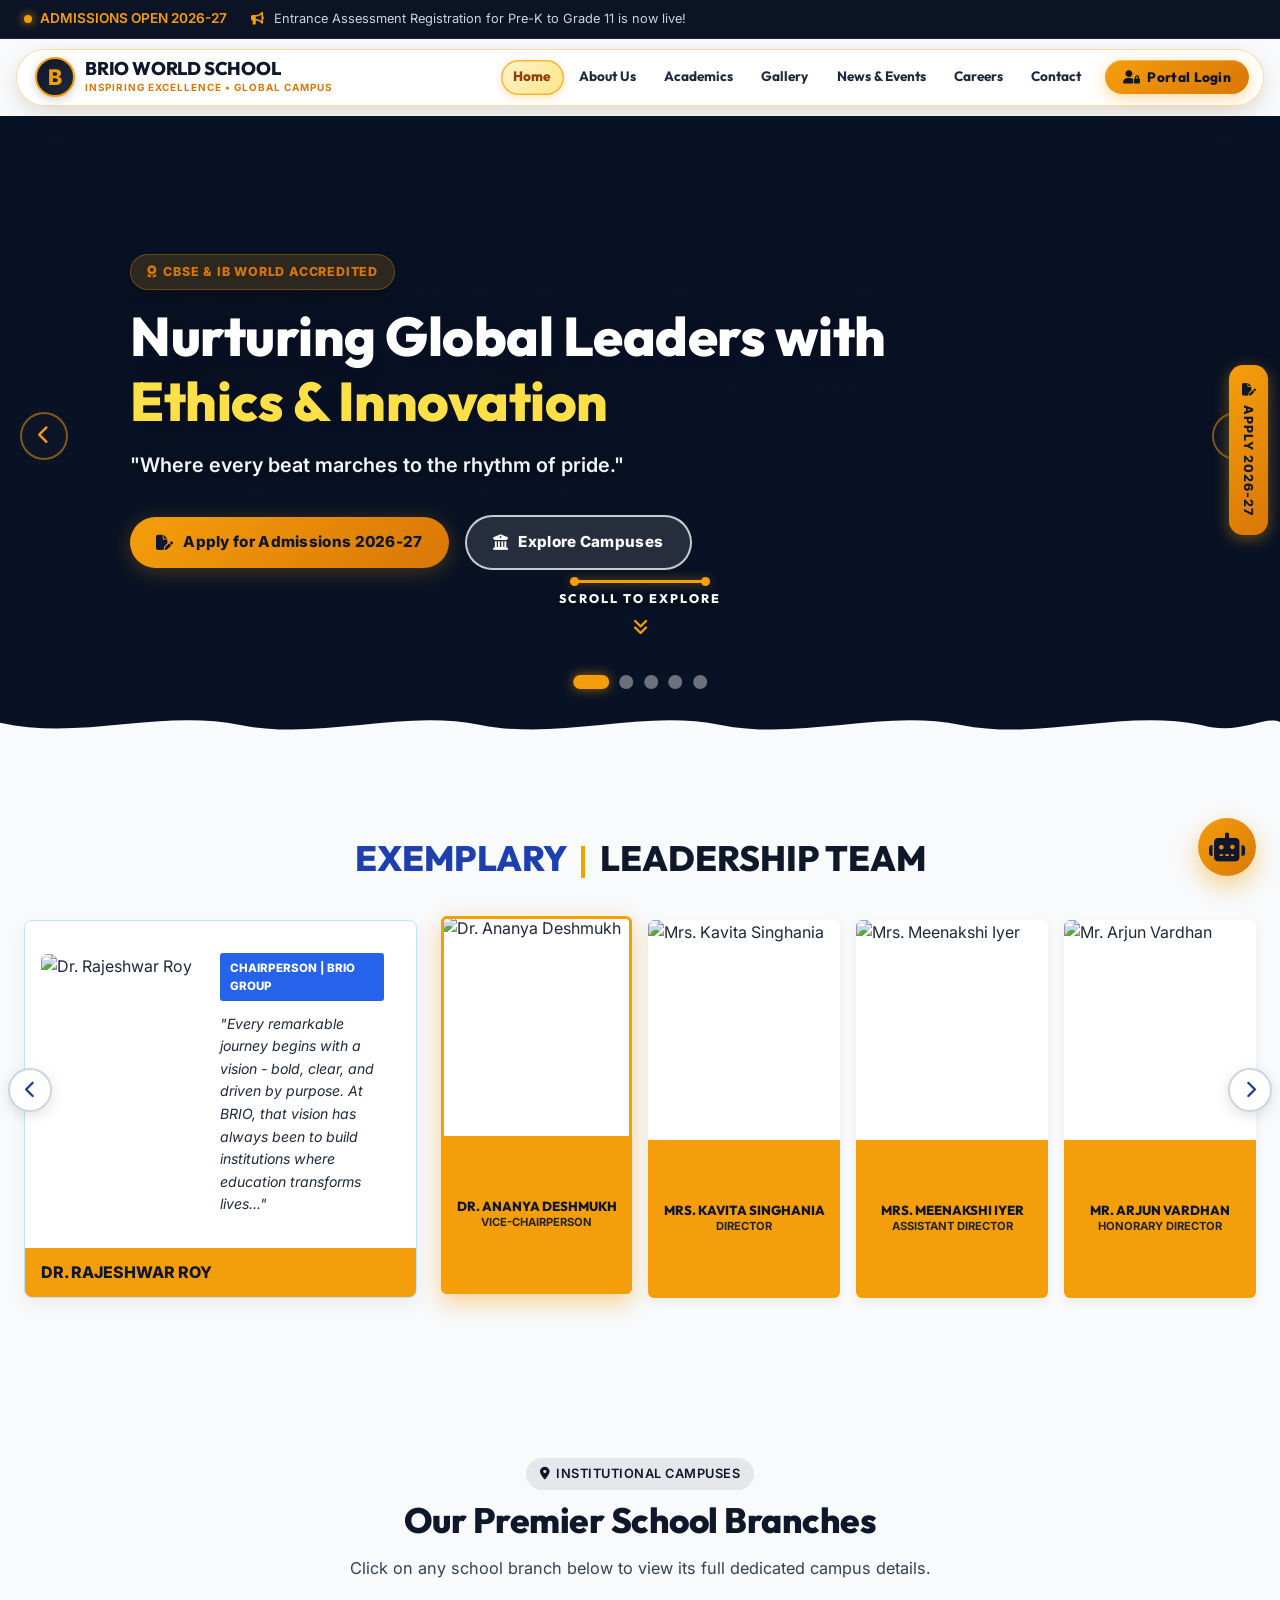
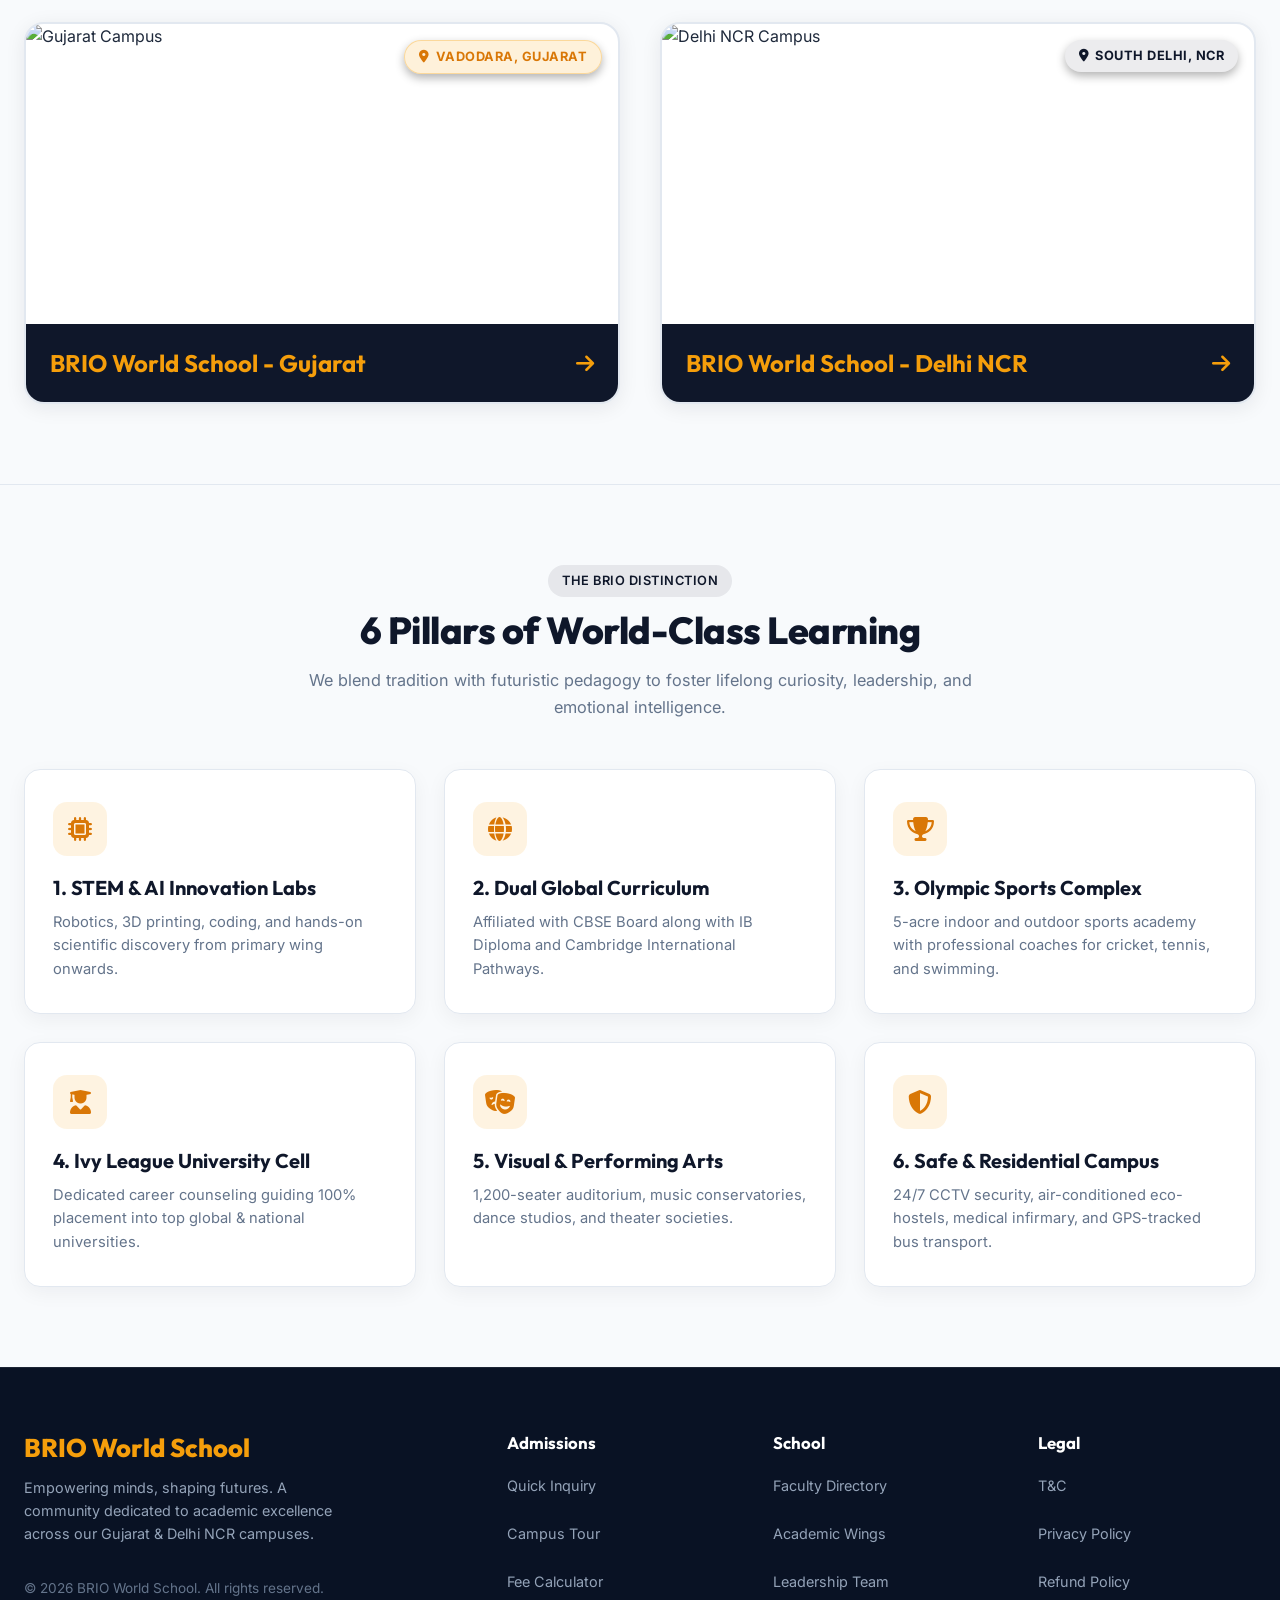
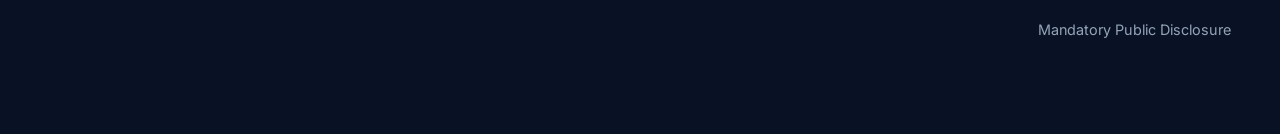
==== commit a7c89b4e: "Redesign About Us page UI using editorial layout reference with split-hero overlapping image composi" ====
--- a/index.html
+++ b/index.html
@@ -16,7 +16,7 @@
   <link rel="stylesheet" href="https://cdnjs.cloudflare.com/ajax/libs/font-awesome/6.4.0/css/all.min.css">
   
   <!-- Main Stylesheet -->
-  <link rel="stylesheet" href="styles.css?v=67000.0">
+  <link rel="stylesheet" href="styles.css?v=68000.0">
 
 
   <!-- SELF-CONTAINED ROUTER ENGINE - Works without app.js -->
@@ -764,112 +764,290 @@
 
   </main>
 
-  <!-- PAGE 2: ABOUT US -->
+  <!-- PAGE 2: ABOUT US (Redesigned matching Editorial Reference Image) -->
   <main id="about" class="page-view">
     
-    <!-- Hero Banner -->
-    <div class="hero-section" style="padding: 5rem 0; background: linear-gradient(to right, rgba(9, 18, 36, 0.90), rgba(15, 23, 42, 0.82)), url('https://images.unsplash.com/photo-1523240795612-9a054b0db644?auto=format&fit=crop&w=1920&q=80') center/cover no-repeat;">
-      <div class="container text-center" style="max-width: 850px; margin: 0 auto;">
-        <span class="badge badge-gold"><i class="fa-solid fa-award"></i> 25+ YEARS OF EXCELLENCE</span>
-        <h1 class="hero-title" style="font-size: 3.2rem; margin-top: 0.75rem; color: #FFFFFF;">About BRIO World School</h1>
-        <p class="hero-subtitle" style="margin: 0 auto; color: #F1F5F9; font-size: 1.15rem; line-height: 1.7;">
-          Founded with a commitment to holistic development, BRIO World School blends academic rigor, AI & STEM innovation, and moral values across our premier Gujarat and Delhi NCR campuses.
-        </p>
-      </div>
-    </div>
-
-    <!-- Legacy Quick Stats Row -->
-    <section class="bg-navy" style="padding: 2.5rem 0; background: #091224; border-bottom: 2px solid rgba(245, 158, 11, 0.3);">
+    <!-- 1. Hero Section: Split Layout with Breadcrumb, Bold Headline & Overlapping Circular Badge Composition -->
+    <section class="section-padding" style="padding: 3.5rem 0 4.5rem; background: #FFFFFF;">
       <div class="container">
-        <div class="grid-4" style="text-align: center; gap: 1.5rem;">
-          <div>
-            <div style="font-size: 2.5rem; font-weight: 900; color: var(--accent-gold); font-family: 'Outfit', sans-serif;">25+</div>
-            <div style="color: #94A3B8; font-size: 0.85rem; font-weight: 600; text-transform: uppercase;">Years of Educational Legacy</div>
-          </div>
-          <div>
-            <div style="font-size: 2.5rem; font-weight: 900; color: var(--accent-gold); font-family: 'Outfit', sans-serif;">2</div>
-            <div style="color: #94A3B8; font-size: 0.85rem; font-weight: 600; text-transform: uppercase;">Premier Eco-Green Campuses</div>
-          </div>
-          <div>
-            <div style="font-size: 2.5rem; font-weight: 900; color: var(--accent-gold); font-family: 'Outfit', sans-serif;">100%</div>
-            <div style="color: #94A3B8; font-size: 0.85rem; font-weight: 600; text-transform: uppercase;">CBSE & IB Board Result</div>
-          </div>
-          <div>
-            <div style="font-size: 2.5rem; font-weight: 900; color: var(--accent-gold); font-family: 'Outfit', sans-serif;">15,000+</div>
-            <div style="color: #94A3B8; font-size: 0.85rem; font-weight: 600; text-transform: uppercase;">Global Alumni Network</div>
-          </div>
+        <div style="display: grid; grid-template-columns: repeat(12, 1fr); gap: 3rem; align-items: center;">
+          
+          <!-- Left Content -->
+          <div style="grid-column: span 6;">
+            <div style="font-size: 0.85rem; font-weight: 700; color: #94A3B8; margin-bottom: 1rem; letter-spacing: 0.5px;">
+              [ <a href="#home" onclick="window.navigateTo('home')" style="color: #64748B; text-decoration: none;">Home</a> / <span style="color: #F59E0B;">About</span> ]
+            </div>
+            <h1 style="font-size: 3.8rem; font-weight: 900; color: #0F172A; line-height: 1.08; letter-spacing: -2px; margin-bottom: 1.25rem; font-family: 'Outfit', sans-serif;">
+              Crafting Educational Excellence Together
+            </h1>
+            <p style="font-size: 1.05rem; color: #475569; line-height: 1.7; margin-bottom: 2rem; font-weight: 500;">
+              Founded with a commitment to holistic development, BRIO World School blends academic rigor, AI &amp; STEM innovation, and moral values across our premier Gujarat and Delhi NCR campuses.
+            </p>
+          </div>
+
+          <!-- Right Overlapping Image Composition with Circular Badge Overlay -->
+          <div style="grid-column: span 6; position: relative;">
+            <div style="border-radius: 24px; overflow: hidden; height: 380px; box-shadow: 0 16px 40px rgba(15,23,42,0.12); border: 2px solid #E2E8F0;">
+              <img src="https://images.unsplash.com/photo-1523240795612-9a054b0db644?auto=format&fit=crop&w=800&q=80" alt="About BRIO World School" style="width: 100%; height: 100%; object-fit: cover;">
+            </div>
+
+            <!-- Inset Overlapping Image -->
+            <div style="position: absolute; bottom: -25px; right: -20px; width: 55%; height: 210px; border-radius: 20px; overflow: hidden; border: 4px solid white; box-shadow: 0 12px 30px rgba(15,23,42,0.15);">
+              <img src="https://images.unsplash.com/photo-1541829070764-84a7d30dd3f3?auto=format&fit=crop&w=800&q=80" alt="Gujarat Campus" style="width: 100%; height: 100%; object-fit: cover;">
+            </div>
+
+            <!-- Circular Badge Overlay (Matching Reference "Renovex" style) -->
+            <div style="position: absolute; bottom: 20px; left: -25px; width: 100px; height: 100px; background: white; border-radius: 50%; box-shadow: 0 10px 25px rgba(15,23,42,0.12); display: flex; flex-direction: column; align-items: center; justify-content: center; border: 2px solid #F59E0B; text-align: center; padding: 5px;">
+              <i class="fa-solid fa-award text-gold" style="font-size: 1.3rem; margin-bottom: 2px;"></i>
+              <span style="font-size: 0.65rem; font-weight: 900; color: #0F172A; text-transform: uppercase; line-height: 1.1;">25+ Yrs<br>Legacy</span>
+            </div>
+
+          </div>
+
         </div>
       </div>
     </section>
 
-    <!-- Vision, Mission & Core Values Grid -->
-    <section class="section-padding">
+    <!-- 2. High-Impact Mission Statement & Statistics Section -->
+    <section style="padding: 4rem 0; background: #F8FAFC; border-top: 1px solid #E2E8F0; border-bottom: 1px solid #E2E8F0;">
       <div class="container">
-        <div class="section-header text-center">
-          <span class="badge badge-navy">Foundational Creed</span>
-          <h2>Vision, Mission & Guiding Principles</h2>
-          <p>Inspiring students to reach academic heights while remaining grounded in ethics and compassion.</p>
-        </div>
-
-        <div class="grid-3" style="gap: 2rem;">
+        
+        <!-- Big Centered Paragraph -->
+        <div style="max-width: 900px; margin: 0 auto 3.5rem; text-align: center;">
+          <h2 style="font-size: 1.85rem; font-weight: 800; color: #0F172A; line-height: 1.45; font-family: 'Outfit', sans-serif;">
+            At BRIO World School, we are committed to revolutionizing K-12 education with innovative, sustainable, and future-ready solutions. With a proven track record of academic excellence, we combine state-of-the-art STEM technology, skilled educator expertise, and student-centric pedagogy to bring visions to life.
+          </h2>
+        </div>
+
+        <!-- 4 Statistics Counters Row (Matching Reference) -->
+        <div style="display: grid; grid-template-columns: repeat(4, 1fr); gap: 2rem; text-align: center;" class="ref-about-stats">
+          <div style="background: white; padding: 2rem 1.5rem; border-radius: 16px; border: 1.5px solid #E2E8F0; box-shadow: 0 4px 15px rgba(15,23,42,0.04);">
+            <div style="font-size: 3rem; font-weight: 900; color: #0F172A; font-family: 'Outfit', sans-serif; line-height: 1;">25+</div>
+            <div style="color: #64748B; font-size: 0.88rem; font-weight: 700; margin-top: 0.5rem; text-transform: uppercase; letter-spacing: 0.5px;">Years of Educational Legacy</div>
+          </div>
+          <div style="background: white; padding: 2rem 1.5rem; border-radius: 16px; border: 1.5px solid #E2E8F0; box-shadow: 0 4px 15px rgba(15,23,42,0.04);">
+            <div style="font-size: 3rem; font-weight: 900; color: #F59E0B; font-family: 'Outfit', sans-serif; line-height: 1;">2</div>
+            <div style="color: #64748B; font-size: 0.88rem; font-weight: 700; margin-top: 0.5rem; text-transform: uppercase; letter-spacing: 0.5px;">Premier Eco-Green Campuses</div>
+          </div>
+          <div style="background: white; padding: 2rem 1.5rem; border-radius: 16px; border: 1.5px solid #E2E8F0; box-shadow: 0 4px 15px rgba(15,23,42,0.04);">
+            <div style="font-size: 3rem; font-weight: 900; color: #0F172A; font-family: 'Outfit', sans-serif; line-height: 1;">100%</div>
+            <div style="color: #64748B; font-size: 0.88rem; font-weight: 700; margin-top: 0.5rem; text-transform: uppercase; letter-spacing: 0.5px;">CBSE &amp; IB Board Pass Rate</div>
+          </div>
+          <div style="background: white; padding: 2rem 1.5rem; border-radius: 16px; border: 1.5px solid #E2E8F0; box-shadow: 0 4px 15px rgba(15,23,42,0.04);">
+            <div style="font-size: 3rem; font-weight: 900; color: #F59E0B; font-family: 'Outfit', sans-serif; line-height: 1;">15,000+</div>
+            <div style="color: #64748B; font-size: 0.88rem; font-weight: 700; margin-top: 0.5rem; text-transform: uppercase; letter-spacing: 0.5px;">Global Alumni Network</div>
+          </div>
+        </div>
+
+      </div>
+    </section>
+
+    <!-- 3. Our Mission Section: Left Overlapping Image Composition + Right Text Block (Matching Reference) -->
+    <section class="section-padding" style="padding: 5rem 0; background: #FFFFFF;">
+      <div class="container">
+        <div style="display: grid; grid-template-columns: repeat(12, 1fr); gap: 3.5rem; align-items: center;">
           
-          <!-- Vision Card -->
-          <div class="feature-card" style="background: white; border: 1px solid var(--border-light); border-top: 4px solid var(--accent-gold); box-shadow: var(--shadow-md);">
-            <div class="feature-icon" style="background: #FEF3C7; color: #D97706;"><i class="fa-solid fa-eye"></i></div>
-            <h3 style="color: var(--primary-navy); margin-bottom: 0.5rem;">Our Vision</h3>
-            <p style="color: var(--text-muted); font-size: 0.9rem; line-height: 1.6;">
-              To be a global benchmark in K-12 education by nurturing inquiring, knowledgeable, and caring young minds who build a more peaceful and sustainable world.
+          <!-- Left Overlapping Images (Matching Reference Left Block) -->
+          <div style="grid-column: span 6; position: relative;">
+            <div style="border-radius: 24px; overflow: hidden; height: 360px; box-shadow: 0 12px 35px rgba(15,23,42,0.08); border: 2px solid #E2E8F0;">
+              <img src="https://images.unsplash.com/photo-1581092160607-ee22621dd758?auto=format&fit=crop&w=800&q=80" alt="Robotics &amp; AI Lab" style="width: 100%; height: 100%; object-fit: cover;">
+            </div>
+            <!-- Inset Image -->
+            <div style="position: absolute; top: 25%; right: -25px; width: 50%; height: 210px; border-radius: 20px; overflow: hidden; border: 4px solid white; box-shadow: 0 14px 35px rgba(15,23,42,0.14);">
+              <img src="https://images.unsplash.com/photo-1576013551627-0cc20b96c2a7?auto=format&fit=crop&w=800&q=80" alt="Aquatics Center" style="width: 100%; height: 100%; object-fit: cover;">
+            </div>
+          </div>
+
+          <!-- Right Content -->
+          <div style="grid-column: span 6;">
+            <span class="badge badge-gold" style="margin-bottom: 0.75rem;"><i class="fa-solid fa-bullseye"></i> FOUNDATIONAL CREED</span>
+            <h2 style="font-size: 2.8rem; font-weight: 900; color: #0F172A; margin-bottom: 1rem; font-family: 'Outfit', sans-serif;">
+              Our Mission
+            </h2>
+            <p style="font-size: 1rem; color: #475569; line-height: 1.7; margin-bottom: 1.75rem;">
+              To provide experiential learning, integrated STEM &amp; AI education, and sports academies that empower students to excel academically and ethically. We aim to build learning environments that inspire and improve young minds across all wings.
             </p>
-          </div>
-
-          <!-- Mission Card -->
-          <div class="feature-card" style="background: white; border: 1px solid var(--border-light); border-top: 4px solid #2563EB; box-shadow: var(--shadow-md);">
-            <div class="feature-icon" style="background: #DBEAFE; color: #2563EB;"><i class="fa-solid fa-bullseye"></i></div>
-            <h3 style="color: var(--primary-navy); margin-bottom: 0.5rem;">Our Mission</h3>
-            <p style="color: var(--text-muted); font-size: 0.9rem; line-height: 1.6;">
-              To provide experiential learning, integrated STEM & AI education, and sports academies that empower students to excel academically and ethically.
+
+            <ul style="list-style: none; padding: 0; margin: 0; display: flex; flex-direction: column; gap: 0.85rem;">
+              <li style="display: flex; align-items: center; font-weight: 700; color: #0F172A; font-size: 0.98rem;">
+                <i class="fa-solid fa-circle-check text-gold" style="margin-right: 0.75rem; font-size: 1.1rem;"></i> Integrated STEM &amp; AI Education
+              </li>
+              <li style="display: flex; align-items: center; font-weight: 700; color: #0F172A; font-size: 0.98rem;">
+                <i class="fa-solid fa-circle-check text-gold" style="margin-right: 0.75rem; font-size: 1.1rem;"></i> Experiential &amp; Inquiry-Based Pedagogy
+              </li>
+              <li style="display: flex; align-items: center; font-weight: 700; color: #0F172A; font-size: 0.98rem;">
+                <i class="fa-solid fa-circle-check text-gold" style="margin-right: 0.75rem; font-size: 1.1rem;"></i> Comprehensive Sports &amp; Co-Curricular Academies
+              </li>
+              <li style="display: flex; align-items: center; font-weight: 700; color: #0F172A; font-size: 0.98rem;">
+                <i class="fa-solid fa-circle-check text-gold" style="margin-right: 0.75rem; font-size: 1.1rem;"></i> Global Perspective &amp; Ethical Leadership
+              </li>
+            </ul>
+          </div>
+
+        </div>
+      </div>
+    </section>
+
+    <!-- 4. Our Vision Section: Left Text Block + Right Overlapping Image Composition (Matching Reference) -->
+    <section class="section-padding" style="padding: 5rem 0; background: #F8FAFC; border-top: 1px solid #E2E8F0;">
+      <div class="container">
+        <div style="display: grid; grid-template-columns: repeat(12, 1fr); gap: 3.5rem; align-items: center;">
+          
+          <!-- Left Content -->
+          <div style="grid-column: span 6;">
+            <span class="badge badge-navy" style="margin-bottom: 0.75rem;"><i class="fa-solid fa-eye"></i> GLOBAL BENCHMARK</span>
+            <h2 style="font-size: 2.8rem; font-weight: 900; color: #0F172A; margin-bottom: 1rem; font-family: 'Outfit', sans-serif;">
+              Our Vision
+            </h2>
+            <p style="font-size: 1rem; color: #475569; line-height: 1.7; margin-bottom: 1.75rem;">
+              To be a global benchmark in K-12 education by nurturing inquiring, knowledgeable, and caring young minds who build a more peaceful and sustainable world. We embrace eco-friendly practices and modern architecture to transform lives.
             </p>
-          </div>
-
-          <!-- Values Card -->
-          <div class="feature-card" style="background: white; border: 1px solid var(--border-light); border-top: 4px solid #059669; box-shadow: var(--shadow-md);">
-            <div class="feature-icon" style="background: #D1FAE5; color: #059669;"><i class="fa-solid fa-heart"></i></div>
-            <h3 style="color: var(--primary-navy); margin-bottom: 0.5rem;">Core Values</h3>
-            <p style="color: var(--text-muted); font-size: 0.9rem; line-height: 1.6;">
-              Integrity, Curiosity, Empathy, Innovation, and Respect for Diversity form the cornerstone of every academic and co-curricular endeavor at BRIO.
+
+            <ul style="list-style: none; padding: 0; margin: 0; display: flex; flex-direction: column; gap: 0.85rem;">
+              <li style="display: flex; align-items: center; font-weight: 700; color: #0F172A; font-size: 0.98rem;">
+                <i class="fa-solid fa-circle-check text-gold" style="margin-right: 0.75rem; font-size: 1.1rem;"></i> Global Benchmark in K-12 Education
+              </li>
+              <li style="display: flex; align-items: center; font-weight: 700; color: #0F172A; font-size: 0.98rem;">
+                <i class="fa-solid fa-circle-check text-gold" style="margin-right: 0.75rem; font-size: 1.1rem;"></i> Nurturing Ethical &amp; Caring Young Leaders
+              </li>
+              <li style="display: flex; align-items: center; font-weight: 700; color: #0F172A; font-size: 0.98rem;">
+                <i class="fa-solid fa-circle-check text-gold" style="margin-right: 0.75rem; font-size: 1.1rem;"></i> Sustainable &amp; Future-Ready Learning Environment
+              </li>
+              <li style="display: flex; align-items: center; font-weight: 700; color: #0F172A; font-size: 0.98rem;">
+                <i class="fa-solid fa-circle-check text-gold" style="margin-right: 0.75rem; font-size: 1.1rem;"></i> Pioneering Educational Excellence Across Campuses
+              </li>
+            </ul>
+          </div>
+
+          <!-- Right Overlapping Images (Matching Reference Right Block) -->
+          <div style="grid-column: span 6; position: relative;">
+            <div style="border-radius: 24px; overflow: hidden; height: 360px; box-shadow: 0 12px 35px rgba(15,23,42,0.08); border: 2px solid #E2E8F0;">
+              <img src="https://images.unsplash.com/photo-1521587760476-6c12a4b040da?auto=format&fit=crop&w=800&q=80" alt="Central Digital Library" style="width: 100%; height: 100%; object-fit: cover;">
+            </div>
+            <!-- Inset Image -->
+            <div style="position: absolute; bottom: -20px; left: -25px; width: 50%; height: 200px; border-radius: 20px; overflow: hidden; border: 4px solid white; box-shadow: 0 14px 35px rgba(15,23,42,0.14);">
+              <img src="https://images.unsplash.com/photo-1562774053-701939374585?auto=format&fit=crop&w=800&q=80" alt="Delhi NCR Campus" style="width: 100%; height: 100%; object-fit: cover;">
+            </div>
+          </div>
+
+        </div>
+      </div>
+    </section>
+
+    <!-- 5. Our History Section: Left Overlapping Image Composition + Right Text Block (Matching Reference) -->
+    <section class="section-padding" style="padding: 5rem 0; background: #FFFFFF;">
+      <div class="container">
+        <div style="display: grid; grid-template-columns: repeat(12, 1fr); gap: 3.5rem; align-items: center;">
+          
+          <!-- Left Overlapping Images (Matching Reference History Section) -->
+          <div style="grid-column: span 6; position: relative;">
+            <div style="border-radius: 24px; overflow: hidden; height: 360px; box-shadow: 0 12px 35px rgba(15,23,42,0.08); border: 2px solid #E2E8F0;">
+              <img src="https://images.unsplash.com/photo-1509062522246-3755977927d7?auto=format&fit=crop&w=800&q=80" alt="Classroom Learning" style="width: 100%; height: 100%; object-fit: cover;">
+            </div>
+            <!-- Inset Image -->
+            <div style="position: absolute; top: 15%; right: -25px; width: 48%; height: 210px; border-radius: 20px; overflow: hidden; border: 4px solid white; box-shadow: 0 14px 35px rgba(15,23,42,0.14);">
+              <img src="https://images.unsplash.com/photo-1546519638-68e109498ffc?auto=format&fit=crop&w=800&q=80" alt="Sports Arena" style="width: 100%; height: 100%; object-fit: cover;">
+            </div>
+          </div>
+
+          <!-- Right Content -->
+          <div style="grid-column: span 6;">
+            <span class="badge badge-gold" style="margin-bottom: 0.75rem;"><i class="fa-solid fa-clock-rotate-left"></i> HERITAGE &amp; MILESTONES</span>
+            <h2 style="font-size: 2.8rem; font-weight: 900; color: #0F172A; margin-bottom: 1rem; font-family: 'Outfit', sans-serif;">
+              Our History
+            </h2>
+            <p style="font-size: 1rem; color: #475569; line-height: 1.7; margin-bottom: 1.75rem;">
+              Founded on a commitment to quality and innovation, BRIO World School began as a visionary team with a big goal. Over the years, we have grown into a trusted leader in K-12 education across Gujarat and Delhi NCR, driven by passion and dedication.
             </p>
+
+            <ul style="list-style: none; padding: 0; margin: 0; display: flex; flex-direction: column; gap: 0.85rem;">
+              <li style="display: flex; align-items: center; font-weight: 700; color: #0F172A; font-size: 0.98rem;">
+                <i class="fa-solid fa-circle-check text-gold" style="margin-right: 0.75rem; font-size: 1.1rem;"></i> Humble Beginnings &amp; Visionary Founding
+              </li>
+              <li style="display: flex; align-items: center; font-weight: 700; color: #0F172A; font-size: 0.98rem;">
+                <i class="fa-solid fa-circle-check text-gold" style="margin-right: 0.75rem; font-size: 1.1rem;"></i> Milestones and Global Achievements
+              </li>
+              <li style="display: flex; align-items: center; font-weight: 700; color: #0F172A; font-size: 0.98rem;">
+                <i class="fa-solid fa-circle-check text-gold" style="margin-right: 0.75rem; font-size: 1.1rem;"></i> Building a Legacy of Educational Trust
+              </li>
+              <li style="display: flex; align-items: center; font-weight: 700; color: #0F172A; font-size: 0.98rem;">
+                <i class="fa-solid fa-circle-check text-gold" style="margin-right: 0.75rem; font-size: 1.1rem;"></i> Shaping the Future, Rooted in Core Values
+              </li>
+            </ul>
           </div>
 
         </div>
       </div>
     </section>
 
-    <!-- Accreditations & Standards -->
-    <section class="section-padding bg-light">
+    <!-- 6. Video / Campus Showcase Section (Matching Center Play Banner in Reference Image) -->
+    <section class="section-padding" style="padding: 2rem 0 5rem; background: #FFFFFF;">
       <div class="container">
-        <div class="section-header text-center">
-          <span class="badge badge-gold">Affiliations & Accreditations</span>
-          <h2>Recognized Globally & Nationally</h2>
-          <p>Our credentials reflect our commitment to world-class educational standards and student safety.</p>
-        </div>
-
-        <div class="grid-3" style="gap: 2rem;">
-          <div class="feature-card text-center" style="background: white; border: 1px solid var(--border-light);">
-            <div class="feature-icon" style="margin: 0 auto 1rem; background: #FEF3C7; color: #D97706;"><i class="fa-solid fa-building-columns"></i></div>
-            <h3 style="color: var(--primary-navy);">CBSE Affiliation</h3>
-            <p style="font-size: 0.88rem; color: var(--text-muted);">Affiliated with Central Board of Secondary Education, New Delhi (CBSE Affiliation No: 2130890).</p>
-          </div>
-          <div class="feature-card text-center" style="background: white; border: 1px solid var(--border-light);">
-            <div class="feature-icon" style="margin: 0 auto 1rem; background: #DBEAFE; color: #2563EB;"><i class="fa-solid fa-earth-americas"></i></div>
-            <h3 style="color: var(--primary-navy);">IB World School Candidate</h3>
-            <p style="font-size: 0.88rem; color: var(--text-muted);">Authorized International Baccalaureate (IB) World School for Senior High School Diploma Pathway.</p>
-          </div>
-          <div class="feature-card text-center" style="background: white; border: 1px solid var(--border-light);">
-            <div class="feature-icon" style="margin: 0 auto 1rem; background: #D1FAE5; color: #059669;"><i class="fa-solid fa-certificate"></i></div>
-            <h3 style="color: var(--primary-navy);">ISO 9001:2015 Certified</h3>
-            <p style="font-size: 0.88rem; color: var(--text-muted);">Certified for quality educational management, campus infrastructure, and child safety protocols.</p>
-          </div>
-        </div>
+        
+        <div style="text-align: center; max-width: 650px; margin: 0 auto 2.5rem;">
+          <h2 style="font-size: 2.4rem; font-weight: 900; color: #0F172A; font-family: 'Outfit', sans-serif;">
+            How We Teach &amp; Inspire
+          </h2>
+          <p style="color: #64748B; font-size: 0.95rem; margin: 0;">
+            We follow a collaborative, inquiry-based process, ensuring clear guidance and child development at every stage.
+          </p>
+        </div>
+
+        <div style="border-radius: 28px; overflow: hidden; height: 420px; position: relative; box-shadow: 0 16px 45px rgba(15,23,42,0.12); border: 2px solid #E2E8F0;">
+          <img src="https://images.unsplash.com/photo-1460723237483-7a6dc9d0b212?auto=format&fit=crop&w=1600&q=80" alt="Grand Auditorium &amp; Campus Life" style="width: 100%; height: 100%; object-fit: cover;">
+          <div style="position: absolute; inset: 0; background: linear-gradient(to top, rgba(9,18,36,0.65), rgba(9,18,36,0.25)); display: flex; flex-direction: column; align-items: center; justify-content: center;">
+            <a href="#gallery" onclick="window.navigateTo('facilities')" style="width: 80px; height: 80px; background: #F59E0B; border-radius: 50%; display: flex; align-items: center; justify-content: center; color: #0F172A; font-size: 1.8rem; box-shadow: 0 0 30px rgba(245,158,11,0.6); transition: transform 0.3s ease; text-decoration: none;" onmouseover="this.style.transform='scale(1.1)'" onmouseout="this.style.transform='scale(1)'">
+              <i class="fa-solid fa-play" style="margin-left: 5px;"></i>
+            </a>
+            <span style="color: white; font-weight: 800; font-size: 1.1rem; margin-top: 1.25rem; letter-spacing: 1px; font-family: 'Outfit', sans-serif;">EXPLORE VIRTUAL CAMPUS TOUR</span>
+          </div>
+        </div>
+
+      </div>
+    </section>
+
+    <!-- 7. Affiliations & Accreditations Cards -->
+    <section class="section-padding" style="padding: 4rem 0 5rem; background: #F8FAFC; border-top: 1px solid #E2E8F0;">
+      <div class="container">
+        
+        <div style="text-align: center; max-width: 650px; margin: 0 auto 3rem;">
+          <span class="badge badge-gold" style="margin-bottom: 0.5rem;">AFFILIATIONS &amp; ACCREDITATIONS</span>
+          <h2 style="font-size: 2.5rem; font-weight: 900; color: #0F172A; font-family: 'Outfit', sans-serif;">
+            Recognized Globally &amp; Nationally
+          </h2>
+          <p style="color: #64748B; font-size: 0.95rem; margin: 0;">
+            Our credentials reflect our commitment to world-class educational standards and student safety.
+          </p>
+        </div>
+
+        <div style="display: grid; grid-template-columns: repeat(3, 1fr); gap: 2rem;">
+          
+          <div style="background: white; padding: 2rem; border-radius: 18px; border: 1.5px solid #E2E8F0; box-shadow: 0 6px 20px rgba(15,23,42,0.05); text-align: center;">
+            <div style="width: 60px; height: 60px; background: #FEF3C7; color: #D97706; border-radius: 14px; display: flex; align-items: center; justify-content: center; font-size: 1.6rem; margin: 0 auto 1.25rem;">
+              <i class="fa-solid fa-building-columns"></i>
+            </div>
+            <h3 style="font-size: 1.25rem; font-weight: 800; color: #0F172A; margin-bottom: 0.5rem; font-family: 'Outfit', sans-serif;">CBSE Affiliation</h3>
+            <p style="font-size: 0.9rem; color: #64748B; line-height: 1.6; margin: 0;">Affiliated with Central Board of Secondary Education, New Delhi (CBSE Affiliation No: 2130890).</p>
+          </div>
+
+          <div style="background: white; padding: 2rem; border-radius: 18px; border: 1.5px solid #E2E8F0; box-shadow: 0 6px 20px rgba(15,23,42,0.05); text-align: center;">
+            <div style="width: 60px; height: 60px; background: #DBEAFE; color: #2563EB; border-radius: 14px; display: flex; align-items: center; justify-content: center; font-size: 1.6rem; margin: 0 auto 1.25rem;">
+              <i class="fa-solid fa-earth-americas"></i>
+            </div>
+            <h3 style="font-size: 1.25rem; font-weight: 800; color: #0F172A; margin-bottom: 0.5rem; font-family: 'Outfit', sans-serif;">IB World School Candidate</h3>
+            <p style="font-size: 0.9rem; color: #64748B; line-height: 1.6; margin: 0;">Authorized International Baccalaureate (IB) World School for Senior High School Diploma Pathway.</p>
+          </div>
+
+          <div style="background: white; padding: 2rem; border-radius: 18px; border: 1.5px solid #E2E8F0; box-shadow: 0 6px 20px rgba(15,23,42,0.05); text-align: center;">
+            <div style="width: 60px; height: 60px; background: #D1FAE5; color: #059669; border-radius: 14px; display: flex; align-items: center; justify-content: center; font-size: 1.6rem; margin: 0 auto 1.25rem;">
+              <i class="fa-solid fa-certificate"></i>
+            </div>
+            <h3 style="font-size: 1.25rem; font-weight: 800; color: #0F172A; margin-bottom: 0.5rem; font-family: 'Outfit', sans-serif;">ISO 9001:2015 Certified</h3>
+            <p style="font-size: 0.9rem; color: #64748B; line-height: 1.6; margin: 0;">Certified for quality educational management, campus infrastructure, and child safety protocols.</p>
+          </div>
+
+        </div>
+
       </div>
     </section>
 
@@ -2447,7 +2625,7 @@
   </div>
 
   <!-- Application Logic -->
-  <script src="app.js?v=67000.0"></script>
+  <script src="app.js?v=68000.0"></script>
 </body>
 </html>
 
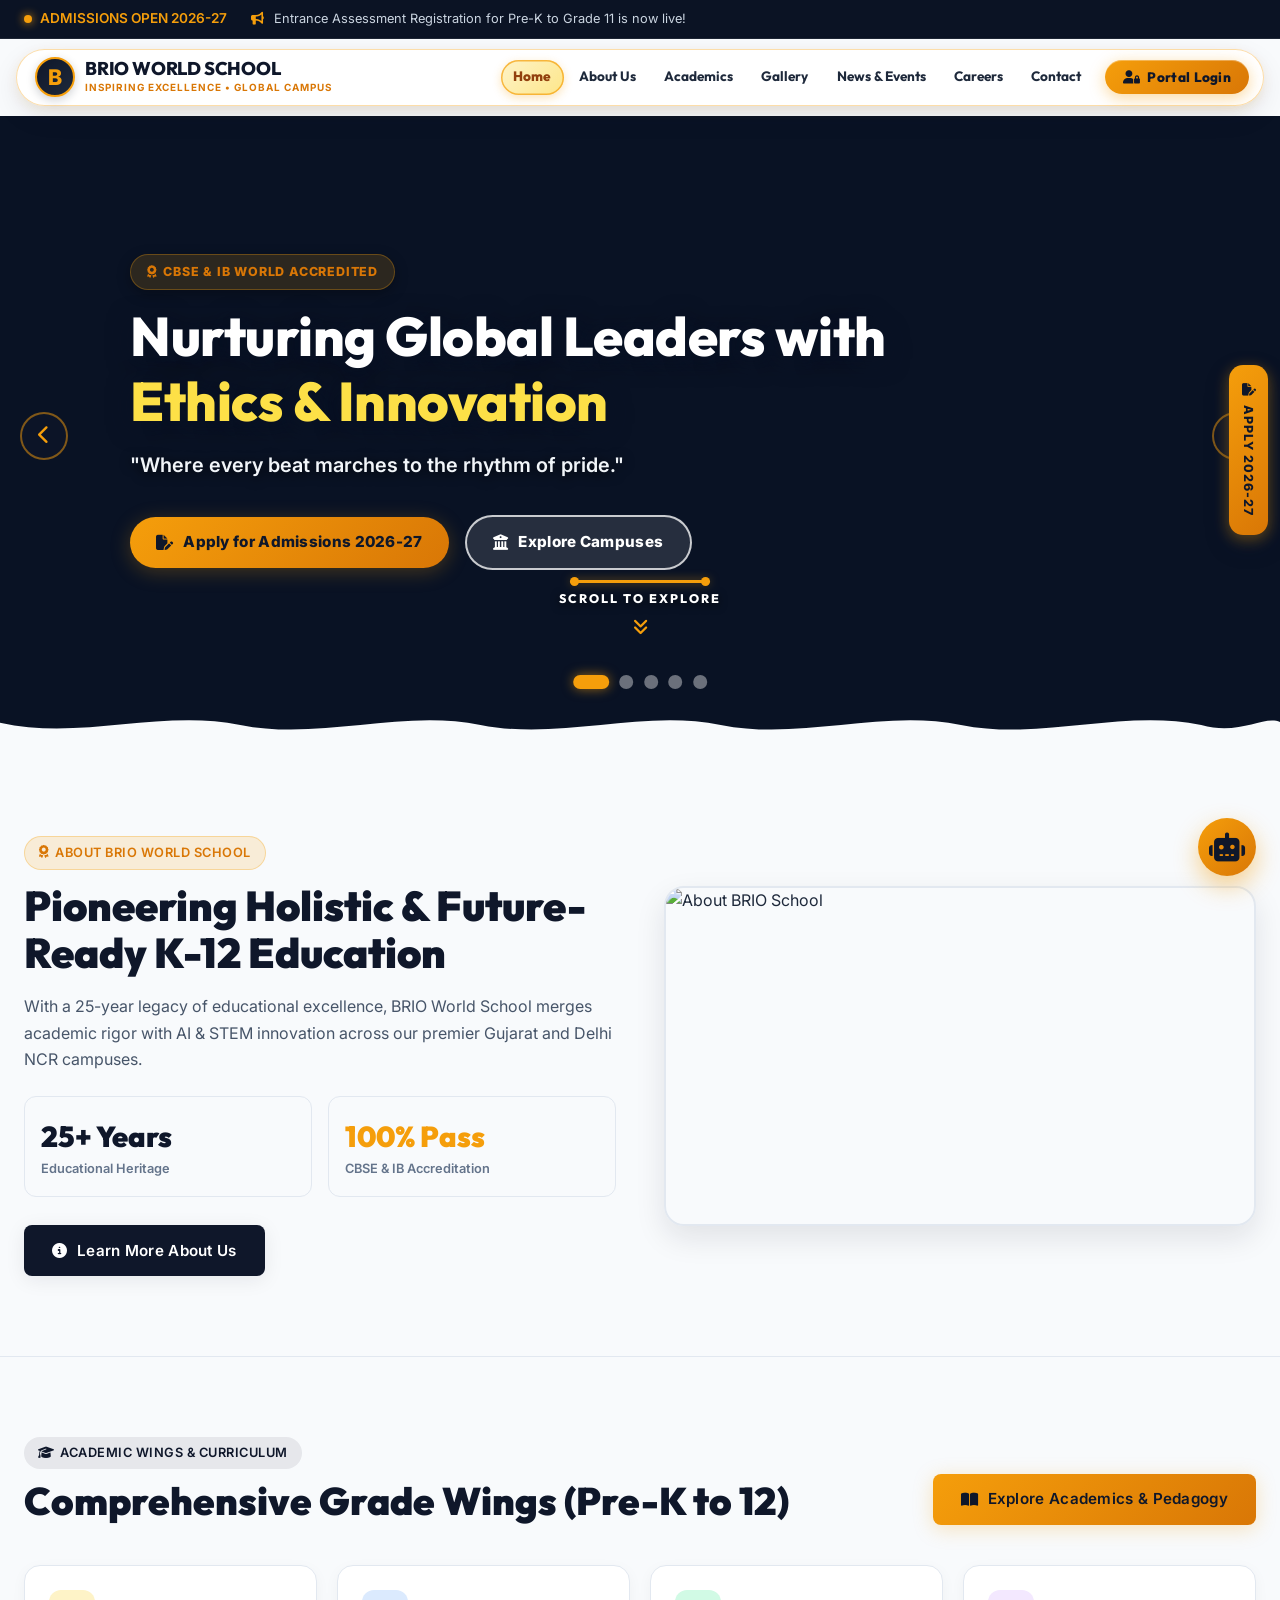
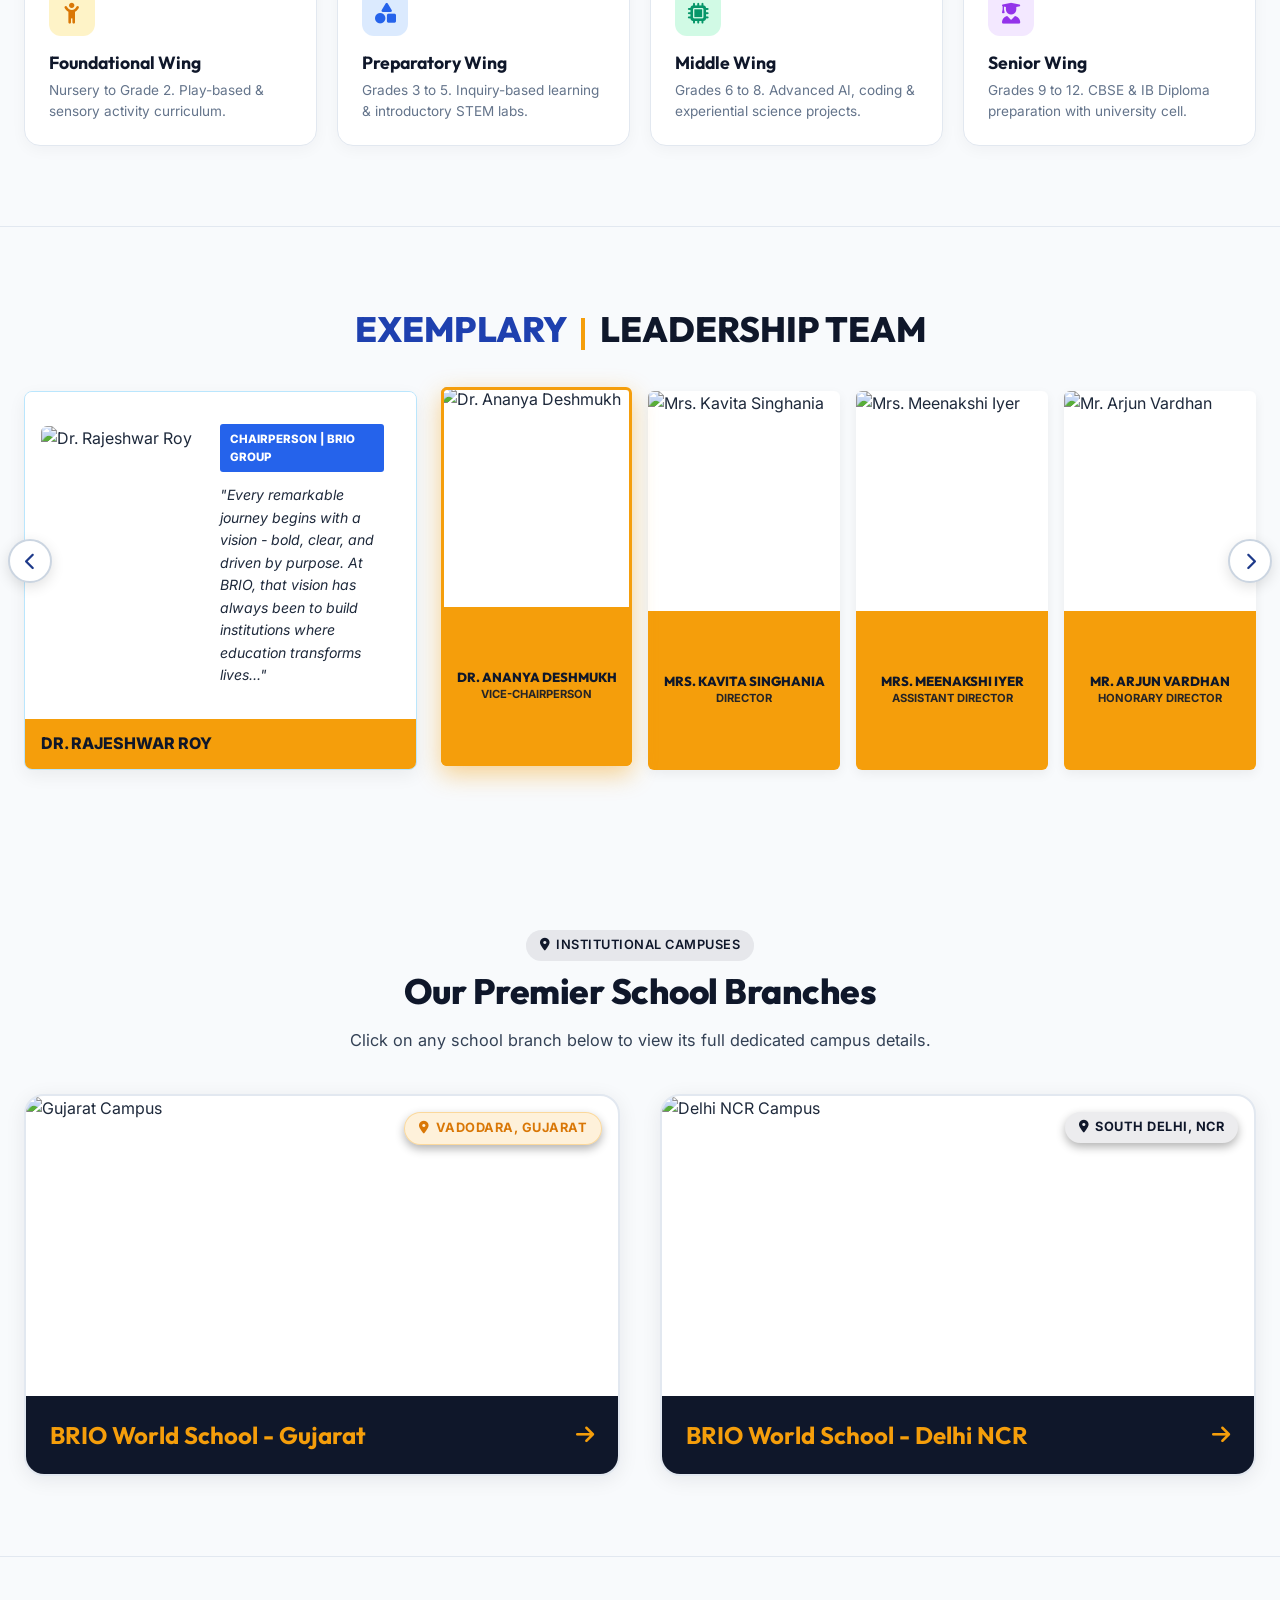
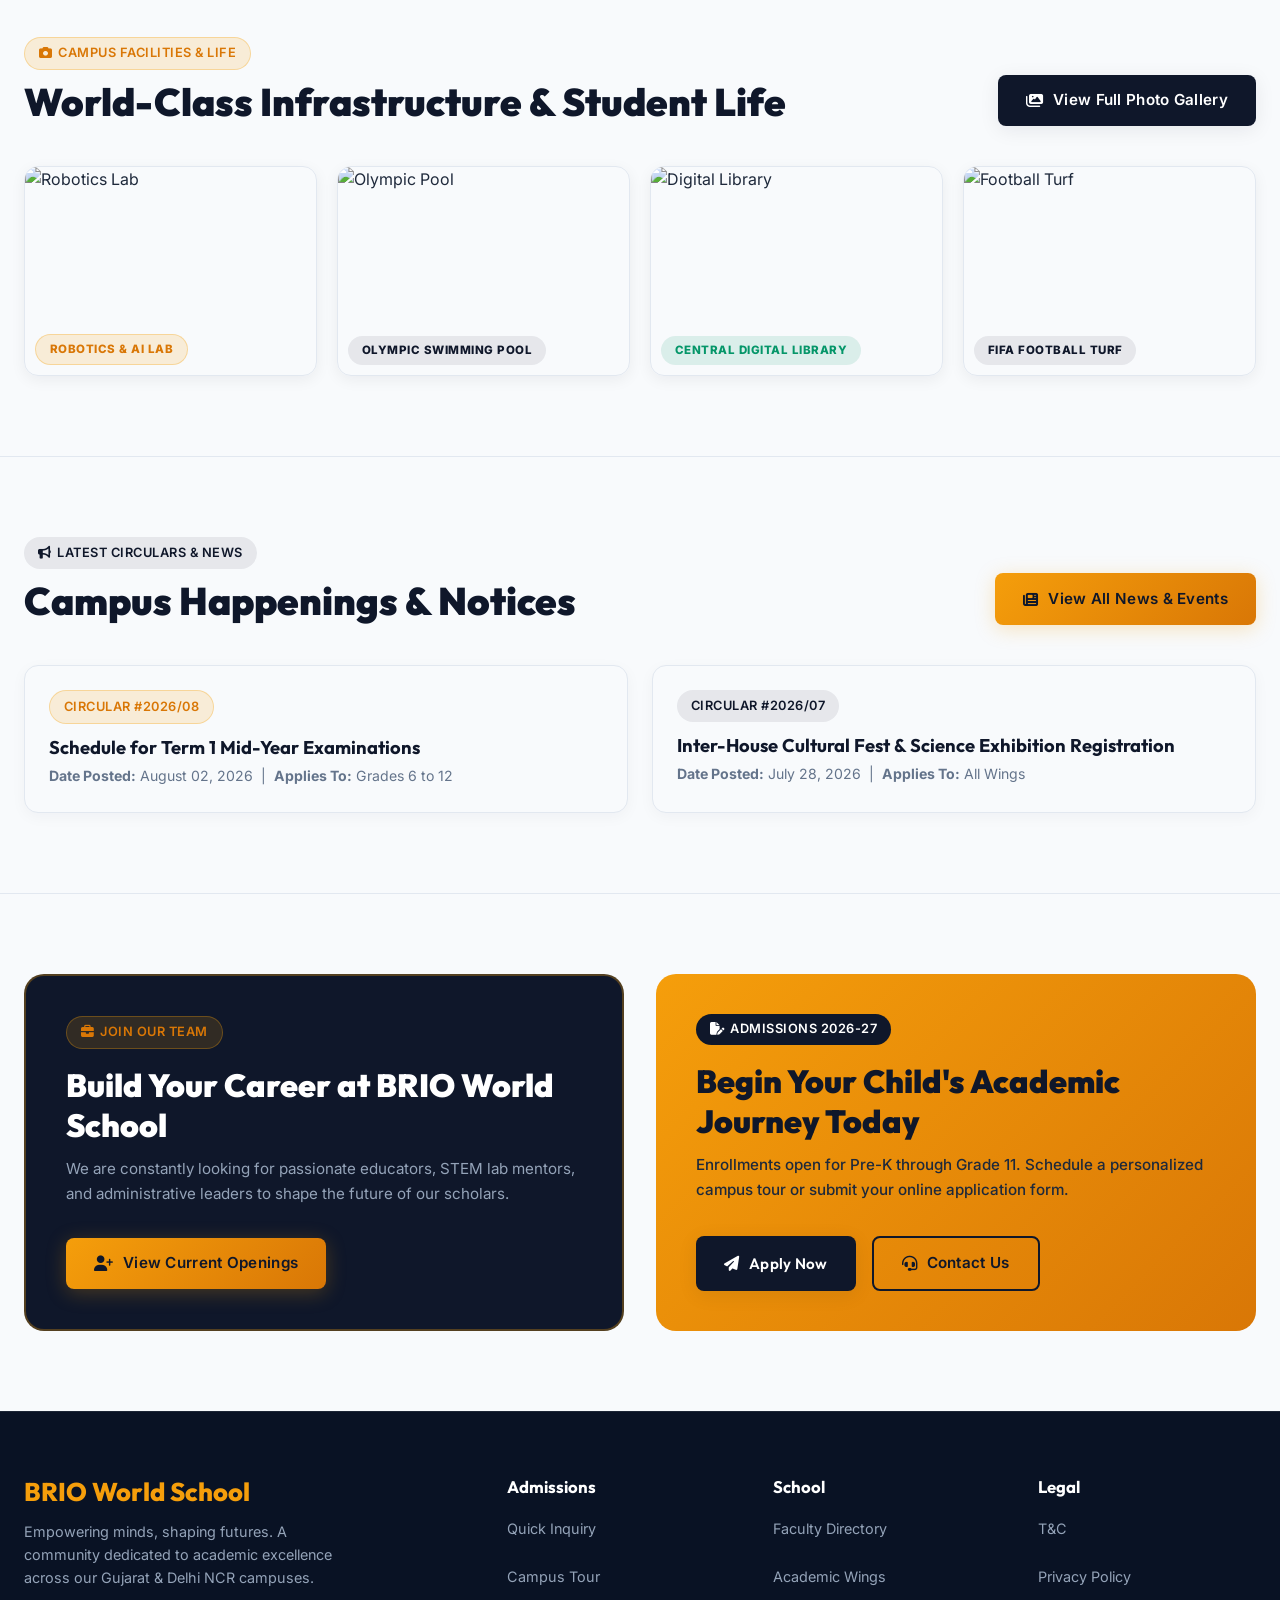
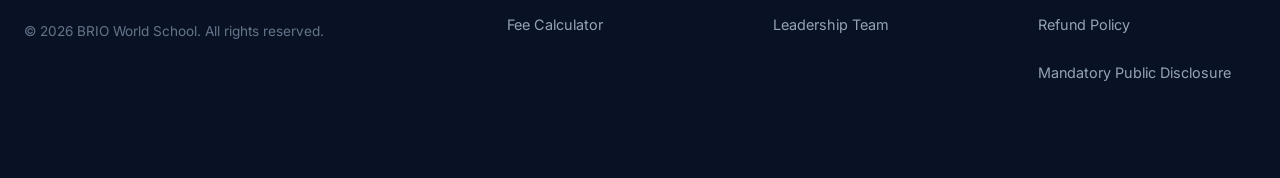
==== commit 0f9cce74: "Enhance Home page with comprehensive section previews for About Us, Academics, Gallery, News, Career" ====
--- a/index.html
+++ b/index.html
@@ -16,7 +16,7 @@
   <link rel="stylesheet" href="https://cdnjs.cloudflare.com/ajax/libs/font-awesome/6.4.0/css/all.min.css">
   
   <!-- Main Stylesheet -->
-  <link rel="stylesheet" href="styles.css?v=68000.0">
+  <link rel="stylesheet" href="styles.css?v=69000.0">
 
 
   <!-- SELF-CONTAINED ROUTER ENGINE - Works without app.js -->
@@ -591,7 +591,94 @@
       </div>
     </section>
 
-    <!-- 2. Interactive Leadership Team Section -->
+    <!-- 2. ABOUT BRIO OVERVIEW -->
+    <section id="home-about" class="section-padding bg-white" style="border-bottom: 1px solid var(--border-light);">
+      <div class="container">
+        <div style="display: grid; grid-template-columns: repeat(12, 1fr); gap: 3rem; align-items: center;">
+          <div style="grid-column: span 6;">
+            <span class="badge badge-gold" style="margin-bottom: 0.75rem;"><i class="fa-solid fa-award"></i> ABOUT BRIO WORLD SCHOOL</span>
+            <h2 style="font-size: 2.6rem; font-weight: 900; color: #0F172A; line-height: 1.15; margin-bottom: 1rem; font-family: 'Outfit', sans-serif;">
+              Pioneering Holistic &amp; Future-Ready K-12 Education
+            </h2>
+            <p style="color: #475569; font-size: 1rem; line-height: 1.65; margin-bottom: 1.5rem;">
+              With a 25-year legacy of educational excellence, BRIO World School merges academic rigor with AI &amp; STEM innovation across our premier Gujarat and Delhi NCR campuses.
+            </p>
+            <div style="display: grid; grid-template-columns: repeat(2, 1fr); gap: 1rem; margin-bottom: 1.75rem;">
+              <div style="background: #F8FAFC; padding: 1rem; border-radius: 12px; border: 1px solid #E2E8F0;">
+                <div style="font-size: 1.8rem; font-weight: 900; color: #0F172A; font-family: 'Outfit', sans-serif;">25+ Years</div>
+                <div style="font-size: 0.8rem; color: #64748B; font-weight: 600;">Educational Heritage</div>
+              </div>
+              <div style="background: #F8FAFC; padding: 1rem; border-radius: 12px; border: 1px solid #E2E8F0;">
+                <div style="font-size: 1.8rem; font-weight: 900; color: #F59E0B; font-family: 'Outfit', sans-serif;">100% Pass</div>
+                <div style="font-size: 0.8rem; color: #64748B; font-weight: 600;">CBSE &amp; IB Accreditation</div>
+              </div>
+            </div>
+            <a href="#about" class="btn btn-navy router-link" onclick="window.navigateTo('about'); return false;">
+              <i class="fa-solid fa-circle-info"></i> Learn More About Us
+            </a>
+          </div>
+
+          <div style="grid-column: span 6; position: relative;">
+            <div style="border-radius: 20px; overflow: hidden; height: 340px; box-shadow: 0 12px 30px rgba(15,23,42,0.1); border: 2px solid #E2E8F0;">
+              <img src="https://images.unsplash.com/photo-1523240795612-9a054b0db644?auto=format&fit=crop&w=800&q=80" alt="About BRIO School" style="width: 100%; height: 100%; object-fit: cover;">
+            </div>
+          </div>
+        </div>
+      </div>
+    </section>
+
+    <!-- 3. ACADEMICS OVERVIEW -->
+    <section class="section-padding bg-light" style="border-bottom: 1px solid var(--border-light);">
+      <div class="container">
+        <div style="display: flex; justify-content: space-between; align-items: flex-end; margin-bottom: 2.5rem; flex-wrap: wrap; gap: 1rem;">
+          <div>
+            <span class="badge badge-navy" style="margin-bottom: 0.5rem;"><i class="fa-solid fa-graduation-cap"></i> ACADEMIC WINGS &amp; CURRICULUM</span>
+            <h2 style="font-size: 2.4rem; font-weight: 900; color: #0F172A; margin: 0; font-family: 'Outfit', sans-serif;">
+              Comprehensive Grade Wings (Pre-K to 12)
+            </h2>
+          </div>
+          <a href="#academics" class="btn btn-gold router-link" onclick="window.navigateTo('academics'); return false;">
+            <i class="fa-solid fa-book-open"></i> Explore Academics &amp; Pedagogy
+          </a>
+        </div>
+
+        <div style="display: grid; grid-template-columns: repeat(4, 1fr); gap: 1.25rem;">
+          <div style="background: white; padding: 1.5rem; border-radius: 16px; border: 1.5px solid #E2E8F0; box-shadow: 0 4px 15px rgba(15,23,42,0.04);">
+            <div style="width: 46px; height: 46px; background: #FEF3C7; color: #D97706; border-radius: 12px; display: flex; align-items: center; justify-content: center; font-size: 1.3rem; margin-bottom: 1rem;">
+              <i class="fa-solid fa-child-reaching"></i>
+            </div>
+            <h4 style="font-size: 1.1rem; color: #0F172A; margin-bottom: 0.4rem; font-family: 'Outfit', sans-serif;">Foundational Wing</h4>
+            <p style="font-size: 0.85rem; color: #64748B; margin: 0; line-height: 1.5;">Nursery to Grade 2. Play-based &amp; sensory activity curriculum.</p>
+          </div>
+
+          <div style="background: white; padding: 1.5rem; border-radius: 16px; border: 1.5px solid #E2E8F0; box-shadow: 0 4px 15px rgba(15,23,42,0.04);">
+            <div style="width: 46px; height: 46px; background: #DBEAFE; color: #2563EB; border-radius: 12px; display: flex; align-items: center; justify-content: center; font-size: 1.3rem; margin-bottom: 1rem;">
+              <i class="fa-solid fa-shapes"></i>
+            </div>
+            <h4 style="font-size: 1.1rem; color: #0F172A; margin-bottom: 0.4rem; font-family: 'Outfit', sans-serif;">Preparatory Wing</h4>
+            <p style="font-size: 0.85rem; color: #64748B; margin: 0; line-height: 1.5;">Grades 3 to 5. Inquiry-based learning &amp; introductory STEM labs.</p>
+          </div>
+
+          <div style="background: white; padding: 1.5rem; border-radius: 16px; border: 1.5px solid #E2E8F0; box-shadow: 0 4px 15px rgba(15,23,42,0.04);">
+            <div style="width: 46px; height: 46px; background: #D1FAE5; color: #059669; border-radius: 12px; display: flex; align-items: center; justify-content: center; font-size: 1.3rem; margin-bottom: 1rem;">
+              <i class="fa-solid fa-microchip"></i>
+            </div>
+            <h4 style="font-size: 1.1rem; color: #0F172A; margin-bottom: 0.4rem; font-family: 'Outfit', sans-serif;">Middle Wing</h4>
+            <p style="font-size: 0.85rem; color: #64748B; margin: 0; line-height: 1.5;">Grades 6 to 8. Advanced AI, coding &amp; experiential science projects.</p>
+          </div>
+
+          <div style="background: white; padding: 1.5rem; border-radius: 16px; border: 1.5px solid #E2E8F0; box-shadow: 0 4px 15px rgba(15,23,42,0.04);">
+            <div style="width: 46px; height: 46px; background: #F3E8FF; color: #9333EA; border-radius: 12px; display: flex; align-items: center; justify-content: center; font-size: 1.3rem; margin-bottom: 1rem;">
+              <i class="fa-solid fa-user-graduate"></i>
+            </div>
+            <h4 style="font-size: 1.1rem; color: #0F172A; margin-bottom: 0.4rem; font-family: 'Outfit', sans-serif;">Senior Wing</h4>
+            <p style="font-size: 0.85rem; color: #64748B; margin: 0; line-height: 1.5;">Grades 9 to 12. CBSE &amp; IB Diploma preparation with university cell.</p>
+          </div>
+        </div>
+      </div>
+    </section>
+
+    <!-- 4. Interactive Leadership Team Section -->
     <section id="leadership" class="section-padding bg-light" style="position: relative; overflow: hidden;">
       <div class="container" style="position: relative;">
         
@@ -675,7 +762,7 @@
       </div>
     </section>
 
-    <!-- Our Premier School Branches Section (Placed directly after Leadership Team) -->
+    <!-- 5. Our Premier School Branches Section -->
     <section id="home-branches" class="section-padding bg-white" style="border-bottom: 1px solid var(--border-light);">
       <div class="container">
         <div class="section-header text-center" style="margin-bottom: 2.5rem;">
@@ -718,46 +805,115 @@
       </div>
     </section>
 
-    <!-- 3. 6 Pillars of World-Class Learning Section -->
-    <section id="pillars" class="section-padding">
+    <!-- 6. CAMPUS & GALLERY OVERVIEW -->
+    <section class="section-padding bg-light" style="border-bottom: 1px solid var(--border-light);">
       <div class="container">
-        <div class="section-header text-center">
-          <span class="badge badge-navy">The BRIO Distinction</span>
-          <h2>6 Pillars of World-Class Learning</h2>
-          <p>We blend tradition with futuristic pedagogy to foster lifelong curiosity, leadership, and emotional intelligence.</p>
-        </div>
-
-        <div class="grid-3">
-          <div class="feature-card">
-            <div class="feature-icon"><i class="fa-solid fa-microchip"></i></div>
-            <h3>1. STEM &amp; AI Innovation Labs</h3>
-            <p>Robotics, 3D printing, coding, and hands-on scientific discovery from primary wing onwards.</p>
-          </div>
-          <div class="feature-card">
-            <div class="feature-icon"><i class="fa-solid fa-globe"></i></div>
-            <h3>2. Dual Global Curriculum</h3>
-            <p>Affiliated with CBSE Board along with IB Diploma and Cambridge International Pathways.</p>
-          </div>
-          <div class="feature-card">
-            <div class="feature-icon"><i class="fa-solid fa-trophy"></i></div>
-            <h3>3. Olympic Sports Complex</h3>
-            <p>5-acre indoor and outdoor sports academy with professional coaches for cricket, tennis, and swimming.</p>
-          </div>
-          <div class="feature-card">
-            <div class="feature-icon"><i class="fa-solid fa-user-graduate"></i></div>
-            <h3>4. Ivy League University Cell</h3>
-            <p>Dedicated career counseling guiding 100% placement into top global &amp; national universities.</p>
-          </div>
-          <div class="feature-card">
-            <div class="feature-icon"><i class="fa-solid fa-masks-theater"></i></div>
-            <h3>5. Visual &amp; Performing Arts</h3>
-            <p>1,200-seater auditorium, music conservatories, dance studios, and theater societies.</p>
-          </div>
-          <div class="feature-card">
-            <div class="feature-icon"><i class="fa-solid fa-shield-halved"></i></div>
-            <h3>6. Safe &amp; Residential Campus</h3>
-            <p>24/7 CCTV security, air-conditioned eco-hostels, medical infirmary, and GPS-tracked bus transport.</p>
-          </div>
+        <div style="display: flex; justify-content: space-between; align-items: flex-end; margin-bottom: 2.5rem; flex-wrap: wrap; gap: 1rem;">
+          <div>
+            <span class="badge badge-gold" style="margin-bottom: 0.5rem;"><i class="fa-solid fa-camera"></i> CAMPUS FACILITIES &amp; LIFE</span>
+            <h2 style="font-size: 2.4rem; font-weight: 900; color: #0F172A; margin: 0; font-family: 'Outfit', sans-serif;">
+              World-Class Infrastructure &amp; Student Life
+            </h2>
+          </div>
+          <a href="#facilities" class="btn btn-navy router-link" onclick="window.navigateTo('facilities'); return false;">
+            <i class="fa-solid fa-images"></i> View Full Photo Gallery
+          </a>
+        </div>
+
+        <div style="display: grid; grid-template-columns: repeat(4, 1fr); gap: 1.25rem;">
+          <div style="border-radius: 14px; overflow: hidden; height: 210px; position: relative; box-shadow: 0 4px 15px rgba(15,23,42,0.06); border: 1px solid #E2E8F0;">
+            <img src="https://images.unsplash.com/photo-1581092160607-ee22621dd758?auto=format&fit=crop&w=800&q=80" alt="Robotics Lab" style="width: 100%; height: 100%; object-fit: cover;">
+            <span class="badge badge-gold" style="position: absolute; bottom: 10px; left: 10px; font-weight: 800; font-size: 0.72rem;">Robotics &amp; AI Lab</span>
+          </div>
+          <div style="border-radius: 14px; overflow: hidden; height: 210px; position: relative; box-shadow: 0 4px 15px rgba(15,23,42,0.06); border: 1px solid #E2E8F0;">
+            <img src="https://images.unsplash.com/photo-1576013551627-0cc20b96c2a7?auto=format&fit=crop&w=800&q=80" alt="Olympic Pool" style="width: 100%; height: 100%; object-fit: cover;">
+            <span class="badge badge-navy" style="position: absolute; bottom: 10px; left: 10px; font-weight: 800; font-size: 0.72rem;">Olympic Swimming Pool</span>
+          </div>
+          <div style="border-radius: 14px; overflow: hidden; height: 210px; position: relative; box-shadow: 0 4px 15px rgba(15,23,42,0.06); border: 1px solid #E2E8F0;">
+            <img src="https://images.unsplash.com/photo-1521587760476-6c12a4b040da?auto=format&fit=crop&w=800&q=80" alt="Digital Library" style="width: 100%; height: 100%; object-fit: cover;">
+            <span class="badge badge-emerald" style="position: absolute; bottom: 10px; left: 10px; font-weight: 800; font-size: 0.72rem;">Central Digital Library</span>
+          </div>
+          <div style="border-radius: 14px; overflow: hidden; height: 210px; position: relative; box-shadow: 0 4px 15px rgba(15,23,42,0.06); border: 1px solid #E2E8F0;">
+            <img src="https://images.unsplash.com/photo-1574629810360-7efbbe195018?auto=format&fit=crop&w=800&q=80" alt="Football Turf" style="width: 100%; height: 100%; object-fit: cover;">
+            <span class="badge badge-navy" style="position: absolute; bottom: 10px; left: 10px; font-weight: 800; font-size: 0.72rem;">FIFA Football Turf</span>
+          </div>
+        </div>
+      </div>
+    </section>
+
+    <!-- 7. NEWS & EVENTS PREVIEW -->
+    <section class="section-padding bg-white" style="border-bottom: 1px solid var(--border-light);">
+      <div class="container">
+        <div style="display: flex; justify-content: space-between; align-items: flex-end; margin-bottom: 2.5rem; flex-wrap: wrap; gap: 1rem;">
+          <div>
+            <span class="badge badge-navy" style="margin-bottom: 0.5rem;"><i class="fa-solid fa-bullhorn"></i> LATEST CIRCULARS &amp; NEWS</span>
+            <h2 style="font-size: 2.4rem; font-weight: 900; color: #0F172A; margin: 0; font-family: 'Outfit', sans-serif;">
+              Campus Happenings &amp; Notices
+            </h2>
+          </div>
+          <a href="#events" class="btn btn-gold router-link" onclick="window.navigateTo('events'); return false;">
+            <i class="fa-solid fa-newspaper"></i> View All News &amp; Events
+          </a>
+        </div>
+
+        <div style="display: grid; grid-template-columns: repeat(2, 1fr); gap: 1.5rem;">
+          <div style="background: #F8FAFC; border-radius: 14px; padding: 1.5rem; border: 1.5px solid #E2E8F0; box-shadow: 0 4px 15px rgba(15,23,42,0.04);">
+            <span class="badge badge-gold" style="margin-bottom: 0.5rem; display: inline-block;">Circular #2026/08</span>
+            <h4 style="font-size: 1.15rem; color: #0F172A; margin: 0.25rem 0 0.4rem; font-family: 'Outfit', sans-serif;">Schedule for Term 1 Mid-Year Examinations</h4>
+            <p style="color: #64748B; font-size: 0.88rem; margin: 0;"><strong>Date Posted:</strong> August 02, 2026 &nbsp;|&nbsp; <strong>Applies To:</strong> Grades 6 to 12</p>
+          </div>
+
+          <div style="background: #F8FAFC; border-radius: 14px; padding: 1.5rem; border: 1.5px solid #E2E8F0; box-shadow: 0 4px 15px rgba(15,23,42,0.04);">
+            <span class="badge badge-navy" style="margin-bottom: 0.5rem; display: inline-block;">Circular #2026/07</span>
+            <h4 style="font-size: 1.15rem; color: #0F172A; margin: 0.25rem 0 0.4rem; font-family: 'Outfit', sans-serif;">Inter-House Cultural Fest &amp; Science Exhibition Registration</h4>
+            <p style="color: #64748B; font-size: 0.88rem; margin: 0;"><strong>Date Posted:</strong> July 28, 2026 &nbsp;|&nbsp; <strong>Applies To:</strong> All Wings</p>
+          </div>
+        </div>
+      </div>
+    </section>
+
+    <!-- 8. CAREERS PREVIEW & CONTACT/ADMISSIONS DUAL BANNER -->
+    <section class="section-padding bg-light">
+      <div class="container">
+        <div style="display: grid; grid-template-columns: repeat(2, 1fr); gap: 2rem;">
+          
+          <!-- Careers Card -->
+          <div style="background: #0F172A; color: white; border-radius: 20px; padding: 2.5rem; display: flex; flex-direction: column; justify-content: space-between; border: 2px solid rgba(245,158,11,0.3);">
+            <div>
+              <span class="badge badge-gold" style="margin-bottom: 1rem;"><i class="fa-solid fa-briefcase"></i> JOIN OUR TEAM</span>
+              <h3 style="font-size: 2rem; color: white; font-weight: 900; margin-bottom: 0.75rem; font-family: 'Outfit', sans-serif;">
+                Build Your Career at BRIO World School
+              </h3>
+              <p style="color: #94A3B8; font-size: 0.95rem; line-height: 1.6; margin-bottom: 2rem;">
+                We are constantly looking for passionate educators, STEM lab mentors, and administrative leaders to shape the future of our scholars.
+              </p>
+            </div>
+            <a href="#careers" class="btn btn-gold router-link" onclick="window.navigateTo('careers'); return false;" style="align-self: flex-start;">
+              <i class="fa-solid fa-user-plus"></i> View Current Openings
+            </a>
+          </div>
+
+          <!-- Admissions & Contact CTA Card -->
+          <div style="background: linear-gradient(135deg, #F59E0B 0%, #D97706 100%); color: #0F172A; border-radius: 20px; padding: 2.5rem; display: flex; flex-direction: column; justify-content: space-between;">
+            <div>
+              <span class="badge" style="background: #0F172A; color: white; margin-bottom: 1rem;"><i class="fa-solid fa-file-pen"></i> ADMISSIONS 2026-27</span>
+              <h3 style="font-size: 2rem; color: #0F172A; font-weight: 900; margin-bottom: 0.75rem; font-family: 'Outfit', sans-serif;">
+                Begin Your Child's Academic Journey Today
+              </h3>
+              <p style="color: #1E293B; font-size: 0.95rem; line-height: 1.6; margin-bottom: 2rem; font-weight: 500;">
+                Enrollments open for Pre-K through Grade 11. Schedule a personalized campus tour or submit your online application form.
+              </p>
+            </div>
+            <div style="display: flex; gap: 1rem; flex-wrap: wrap;">
+              <button class="btn btn-navy" onclick="window.openApplyModal(); return false;">
+                <i class="fa-solid fa-paper-plane"></i> Apply Now
+              </button>
+              <a href="#contact" class="btn btn-outline-white router-link" onclick="window.navigateTo('contact'); return false;" style="border-color: #0F172A; color: #0F172A;">
+                <i class="fa-solid fa-headset"></i> Contact Us
+              </a>
+            </div>
+          </div>
+
         </div>
       </div>
     </section>
@@ -2625,7 +2781,7 @@
   </div>
 
   <!-- Application Logic -->
-  <script src="app.js?v=68000.0"></script>
+  <script src="app.js?v=69000.0"></script>
 </body>
 </html>
 
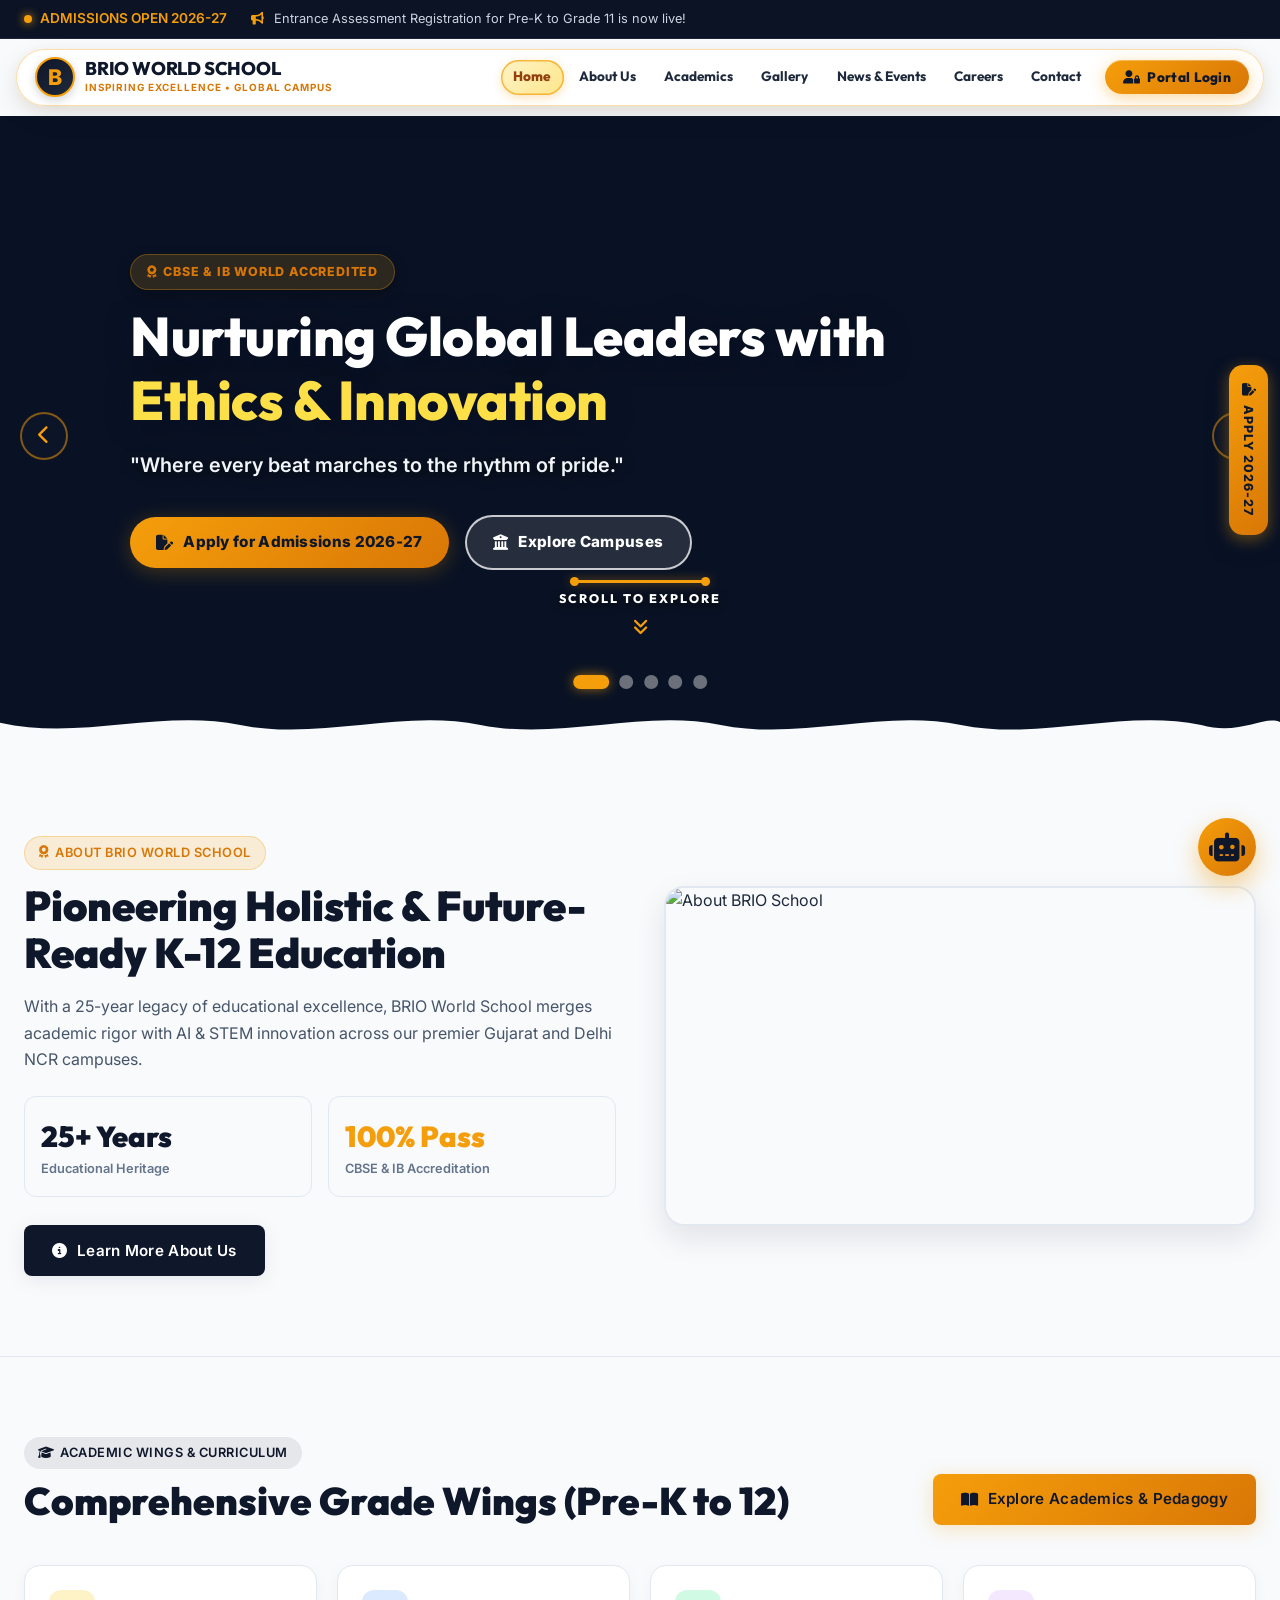
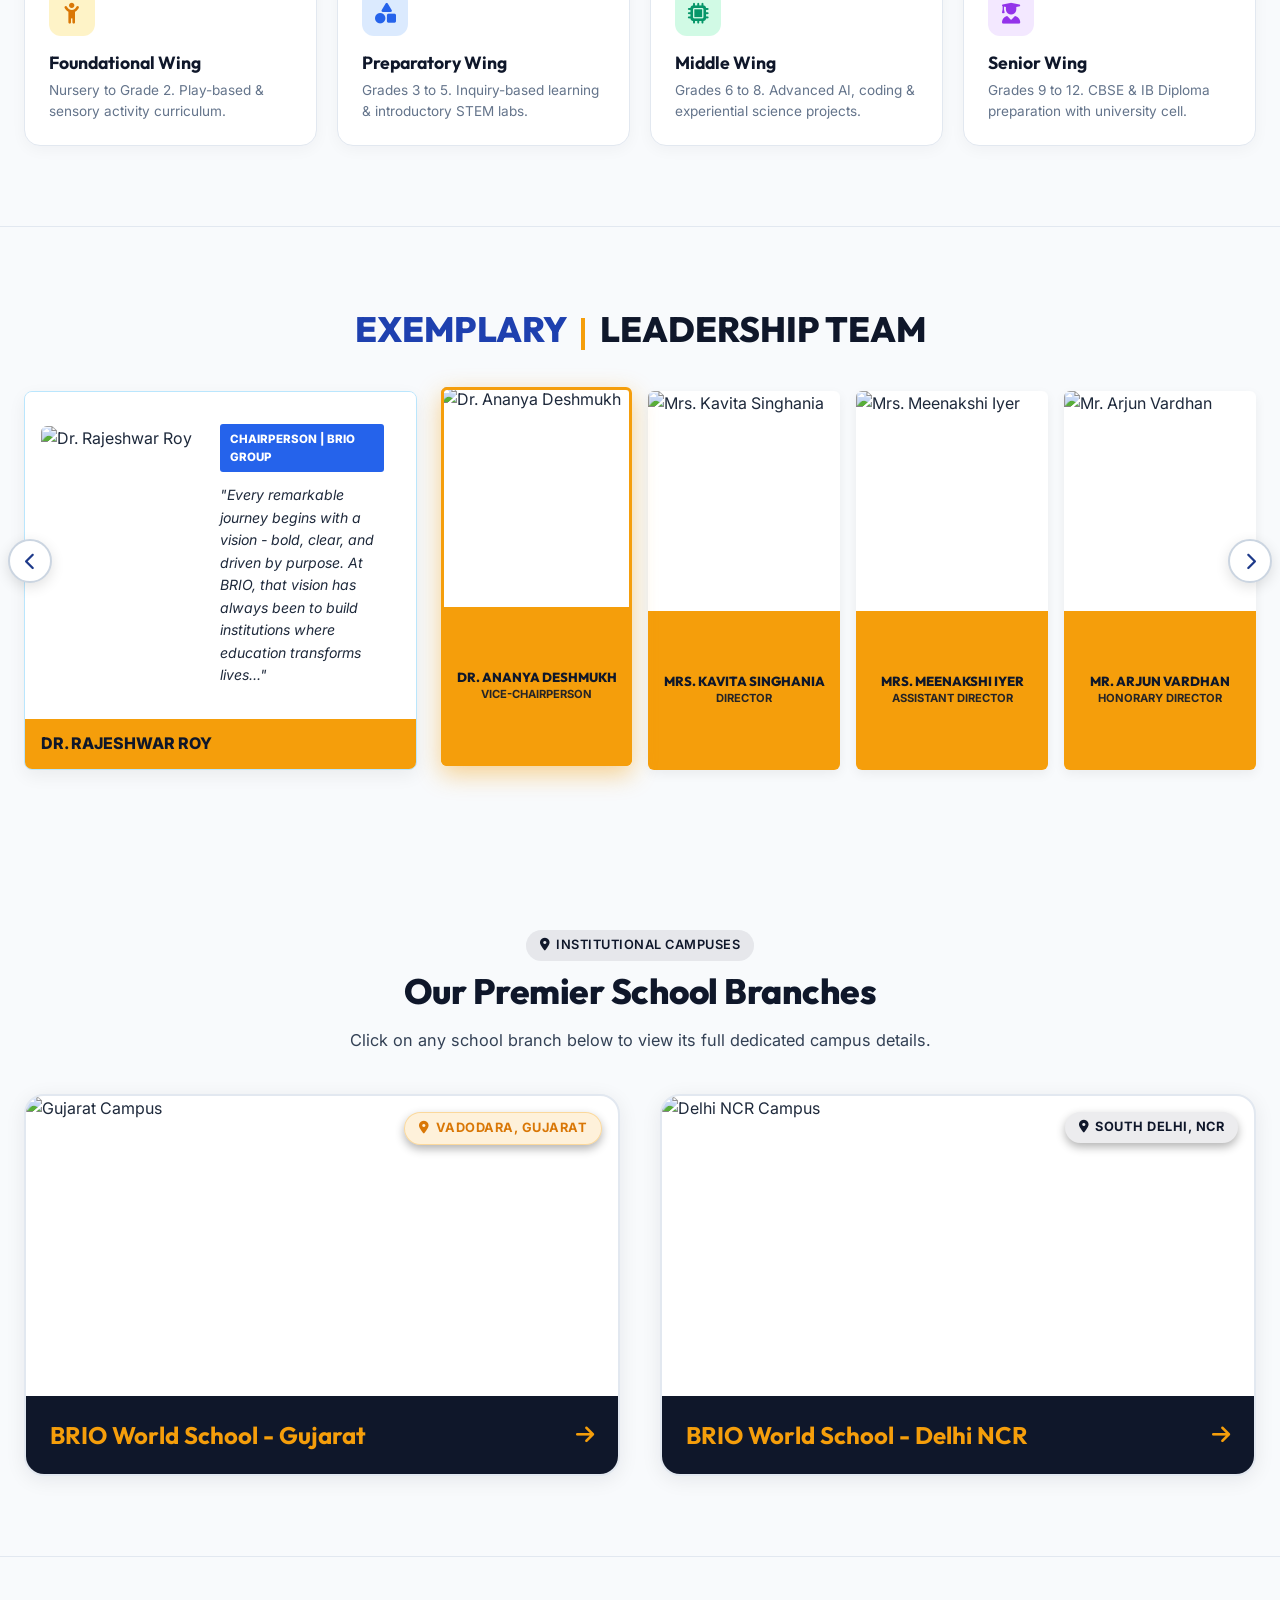
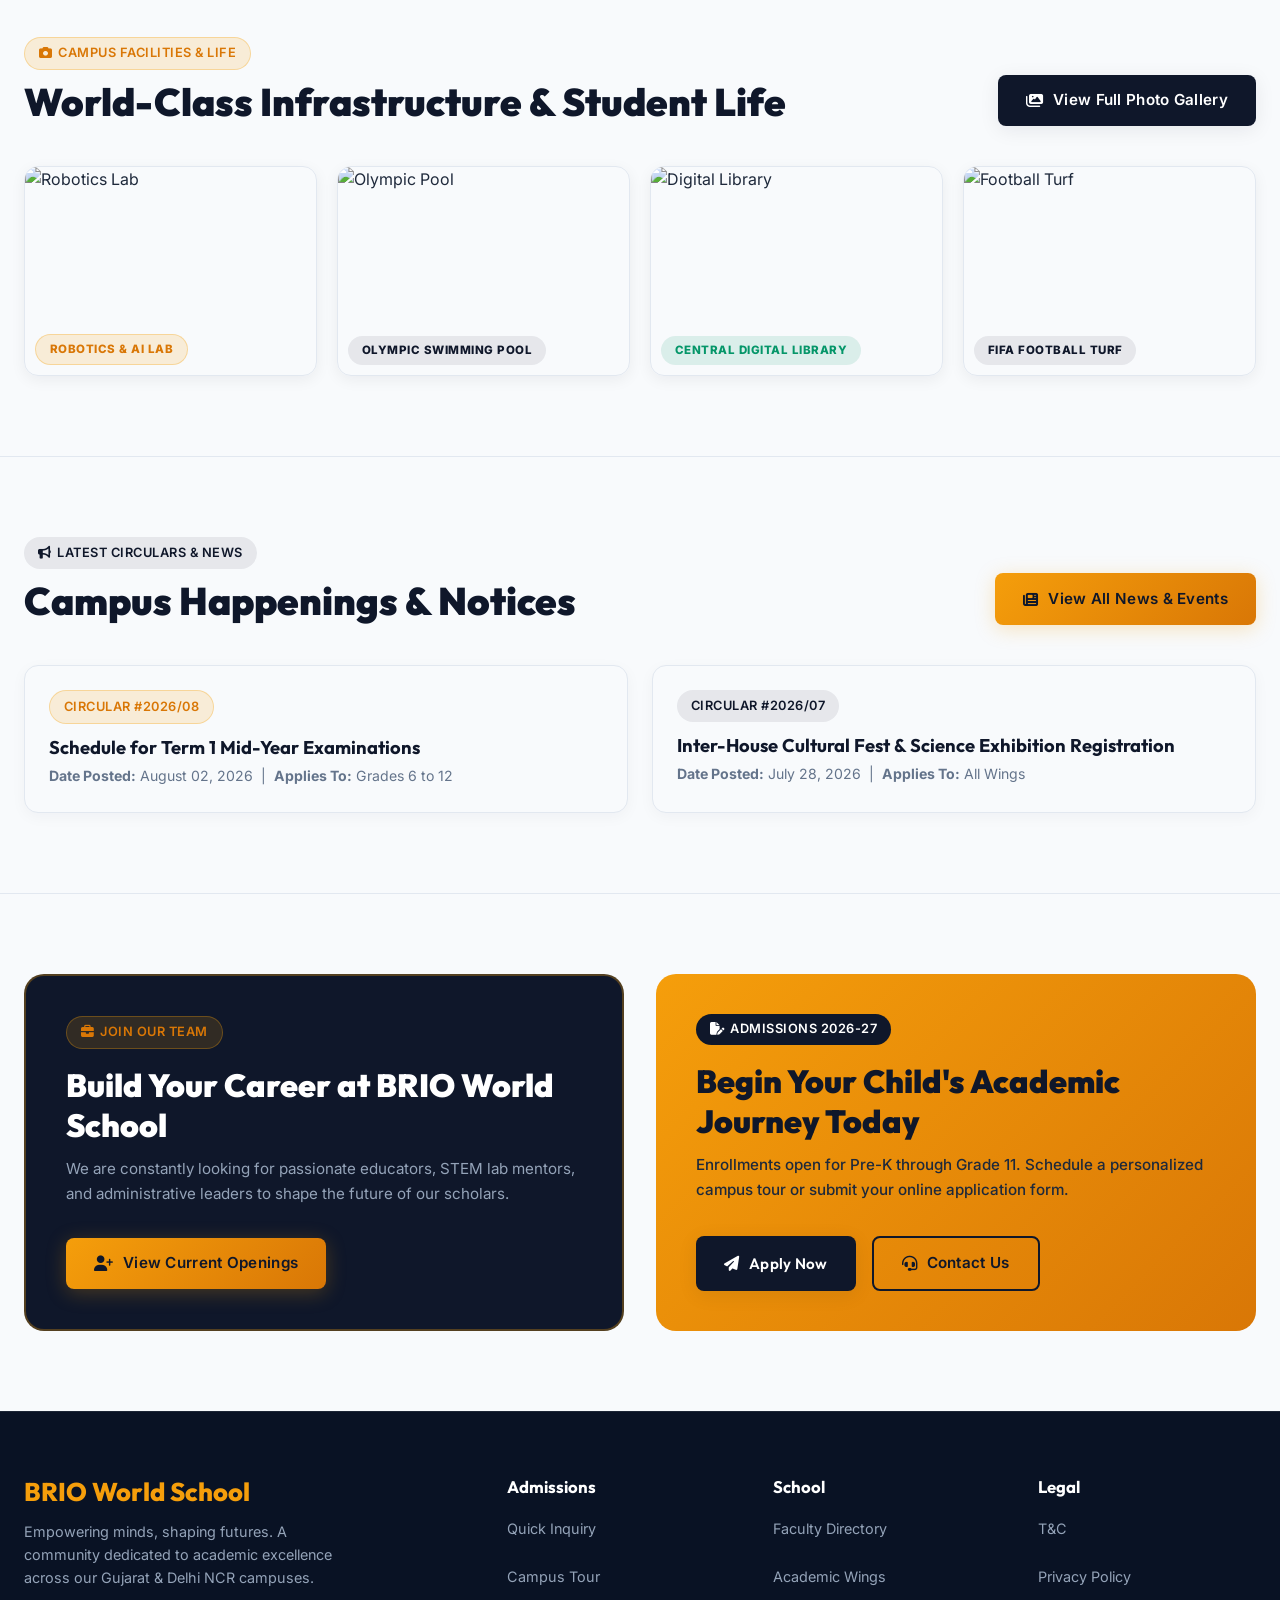
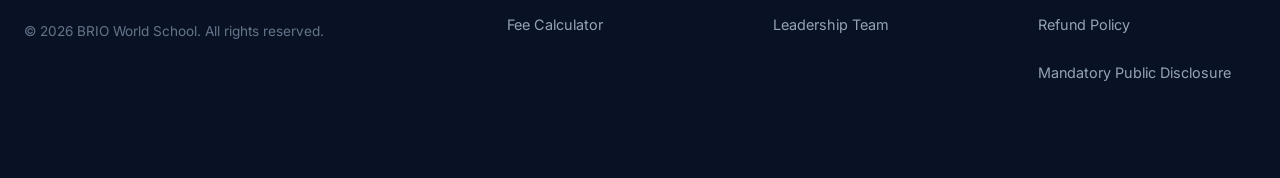
==== commit 06a2dfb6: "Redesign News & Events page UI matching The New School blog reference with search bar, topic filter " ====
--- a/index.html
+++ b/index.html
@@ -16,7 +16,7 @@
   <link rel="stylesheet" href="https://cdnjs.cloudflare.com/ajax/libs/font-awesome/6.4.0/css/all.min.css">
   
   <!-- Main Stylesheet -->
-  <link rel="stylesheet" href="styles.css?v=69000.0">
+  <link rel="stylesheet" href="styles.css?v=70000.0">
 
 
   <!-- SELF-CONTAINED ROUTER ENGINE - Works without app.js -->
@@ -280,6 +280,51 @@
             if (modal) modal.classList.add('active');
           };
 
+          // News & Events Category Filters & Search Logic
+          document.addEventListener('click', function(e) {
+            var btn = e.target.closest('.news-filter-btn');
+            if (btn) {
+              var cat = btn.getAttribute('data-category');
+              var chips = document.querySelectorAll('.news-filter-btn');
+              chips.forEach(function(c) {
+                c.classList.remove('active');
+                c.style.background = 'rgba(255,255,255,0.1)';
+                c.style.color = 'white';
+                c.style.border = '1px solid rgba(255,255,255,0.15)';
+              });
+              btn.classList.add('active');
+              btn.style.background = '#F59E0B';
+              btn.style.color = '#0F172A';
+              btn.style.border = 'none';
+
+              var stories = document.querySelectorAll('.news-story-card');
+              stories.forEach(function(card) {
+                var cardCat = card.getAttribute('data-category');
+                if (cat === 'all' || cardCat === cat) {
+                  card.style.display = '';
+                } else {
+                  card.style.display = 'none';
+                }
+              });
+            }
+          });
+
+          var newsSearchInput = document.getElementById('news-search-input');
+          if (newsSearchInput) {
+            newsSearchInput.addEventListener('input', function() {
+              var q = this.value.toLowerCase().trim();
+              var stories = document.querySelectorAll('.news-story-card');
+              stories.forEach(function(card) {
+                var text = card.innerText.toLowerCase();
+                if (!q || text.indexOf(q) !== -1) {
+                  card.style.display = '';
+                } else {
+                  card.style.display = 'none';
+                }
+              });
+            });
+          }
+
           // Application Form Modal Wizard Logic
           var mStep = 1;
           var mNextBtn = document.getElementById('mwizard-next-btn');
@@ -1512,197 +1557,203 @@
     </section>
   </main>
 
-  <!-- PAGE 7: EVENTS (Redesigned with Editorial Reference Style) -->
+  <!-- PAGE 7: NEWS & EVENTS (Redesigned with Editorial Reference Style) -->
   <main id="events" class="page-view">
     
-    <!-- 1. Large "NEWS" Style Hero Banner -->
-    <div style="background: #F59E0B; padding: 4.5rem 0 5rem; position: relative; overflow: hidden; border-bottom: 3px solid #D97706;">
-      <div class="container">
-        <div style="display: flex; justify-content: space-between; align-items: flex-end; flex-wrap: wrap; gap: 2rem;">
-          
-          <div>
-            <span style="font-size: 0.8rem; font-weight: 900; text-transform: uppercase; letter-spacing: 2px; color: #0F172A; display: block; margin-bottom: 0.5rem;">
-              <i class="fa-solid fa-newspaper"></i> CAMPUS HAPPENINGS
-            </span>
-            <h1 style="font-size: 5.5rem; font-weight: 900; color: #0F172A; line-height: 0.95; letter-spacing: -2.5px; margin: 0; font-family: 'Outfit', sans-serif; text-transform: lowercase;">
-              news &amp; events
-            </h1>
-          </div>
-
-          <div style="max-width: 420px;">
-            <h3 style="font-size: 1.25rem; font-weight: 800; color: #0F172A; margin-bottom: 0.5rem; font-family: 'Outfit', sans-serif;">
-              Campus Announcements &amp; Media Highlights
-            </h3>
-            <p style="font-size: 0.95rem; color: #1E293B; line-height: 1.6; margin: 0; font-weight: 500;">
-              Providing the latest official circulars, academic handbooks, sports trials, and student achievements from BRIO World School.
-            </p>
-          </div>
-
-        </div>
-      </div>
-    </div>
-
-    <!-- 2. Highlights Strip -->
-    <section class="bg-navy" style="padding: 2rem 0; background: #091224; border-bottom: 2px solid rgba(245, 158, 11, 0.3);">
-      <div class="container">
-        <div class="grid-4" style="text-align: center; gap: 1.5rem;">
-          <div>
-            <div style="font-size: 2.2rem; font-weight: 900; color: var(--accent-gold); font-family: 'Outfit', sans-serif;">Weekly</div>
-            <div style="color: #94A3B8; font-size: 0.8rem; font-weight: 600; text-transform: uppercase;">Official Circulars</div>
-          </div>
-          <div>
-            <div style="font-size: 2.2rem; font-weight: 900; color: var(--accent-gold); font-family: 'Outfit', sans-serif;">2026-27</div>
-            <div style="color: #94A3B8; font-size: 0.8rem; font-weight: 600; text-transform: uppercase;">Academic Calendar</div>
-          </div>
-          <div>
-            <div style="font-size: 2.2rem; font-weight: 900; color: var(--accent-gold); font-family: 'Outfit', sans-serif;">Live</div>
-            <div style="color: #94A3B8; font-size: 0.8rem; font-weight: 600; text-transform: uppercase;">Parent Portal Updates</div>
-          </div>
-          <div>
-            <div style="font-size: 2.2rem; font-weight: 900; color: var(--accent-gold); font-family: 'Outfit', sans-serif;">100+</div>
-            <div style="color: #94A3B8; font-size: 0.8rem; font-weight: 600; text-transform: uppercase;">Annual Campus Events</div>
-          </div>
-        </div>
-      </div>
-    </section>
-
-    <!-- 3. Editorial Featured Content: Circulars Section -->
-    <section class="section-padding bg-light" style="padding: 3.5rem 0;">
-      <div class="container" style="max-width: 900px; margin: 0 auto;">
-        
-        <!-- Official Circulars -->
-        <div>
-          <div style="display: flex; align-items: center; justify-content: space-between; margin-bottom: 1.5rem; padding-bottom: 0.75rem; border-bottom: 2px solid var(--border-light);">
-            <h3 style="font-size: 1.5rem; color: #0F172A; font-family: 'Outfit', sans-serif; margin: 0;">
-              <i class="fa-solid fa-bullhorn text-gold" style="margin-right: 0.5rem;"></i> Official School Circulars
-            </h3>
-            <span class="badge badge-gold" style="font-size: 0.7rem;">Session 2026-27</span>
-          </div>
-          
-          <div style="display: flex; flex-direction: column; gap: 1.25rem;">
-            
-            <!-- Circular 1 -->
-            <div style="background: white; border-radius: 14px; padding: 1.5rem; border: 1.5px solid var(--border-light); box-shadow: 0 4px 15px rgba(15,23,42,0.05);">
-              <span class="badge badge-gold" style="margin-bottom: 0.5rem; display: inline-block;">Circular #2026/08</span>
-              <h4 style="font-size: 1.15rem; color: var(--primary-navy); margin: 0.25rem 0 0.4rem; font-family: 'Outfit', sans-serif;">Schedule for Term 1 Mid-Year Examinations</h4>
-              <p style="color: var(--text-muted); font-size: 0.88rem; margin: 0;"><strong>Date Posted:</strong> August 02, 2026 &nbsp;|&nbsp; <strong>Applies To:</strong> Grades 6 to 12</p>
-            </div>
-
-            <!-- Circular 2 -->
-            <div style="background: white; border-radius: 14px; padding: 1.5rem; border: 1.5px solid var(--border-light); box-shadow: 0 4px 15px rgba(15,23,42,0.05);">
-              <span class="badge badge-navy" style="margin-bottom: 0.5rem; display: inline-block;">Circular #2026/07</span>
-              <h4 style="font-size: 1.15rem; color: var(--primary-navy); margin: 0.25rem 0 0.4rem; font-family: 'Outfit', sans-serif;">Inter-House Cultural Fest &amp; Science Exhibition Registration</h4>
-              <p style="color: var(--text-muted); font-size: 0.88rem; margin: 0;"><strong>Date Posted:</strong> July 28, 2026 &nbsp;|&nbsp; <strong>Applies To:</strong> All Wings</p>
-            </div>
-
-          </div>
-        </div>
-
-      </div>
-    </section>
-
-      </div>
-    </section>
-
-    <!-- 4. Editorial Campus Event Gallery (Matching Reference Card Layout) -->
-    <section class="section-padding" style="padding: 4rem 0; background: white;">
+    <!-- 1. Editorial Header & Search / Filter Bar -->
+    <section style="background: #0F172A; color: white; padding: 4rem 0 3.5rem; position: relative; border-bottom: 3px solid #F59E0B;">
       <div class="container">
         
-        <div class="section-header text-center" style="margin-bottom: 3rem;">
-          <span class="badge badge-emerald"><i class="fa-solid fa-camera"></i> MEDIA HIGHLIGHTS</span>
-          <h2 style="font-size: 2.3rem; color: #0F172A; margin-top: 0.5rem; font-family: 'Outfit', sans-serif;">Recent Campus Event Gallery</h2>
-          <p style="color: #475569; max-width: 700px; margin: 0.5rem auto 0;">Editorial snapshots of student achievements, inter-school tournaments, tech expos, and cultural galas.</p>
-        </div>
-
-        <div class="grid-3" style="gap: 2rem;">
+        <div style="display: flex; justify-content: space-between; align-items: flex-end; flex-wrap: wrap; gap: 2rem; margin-bottom: 2.5rem;">
+          <div>
+            <span class="badge badge-gold" style="margin-bottom: 0.75rem; letter-spacing: 2px;"><i class="fa-solid fa-newspaper"></i> CAMPUS HAPPENINGS &amp; MEDIA</span>
+            <h1 style="font-size: 4rem; font-weight: 900; color: white; line-height: 1; letter-spacing: -2px; margin: 0; font-family: 'Outfit', sans-serif;">
+              News &amp; Events
+            </h1>
+          </div>
           
-          <!-- Event 1: Tech Hackathon -->
-          <div class="photo-gallery-item" style="aspect-ratio: auto; height: 100%; border-radius: 16px; border: 1.5px solid var(--border-light); background: white; overflow: hidden; box-shadow: 0 6px 20px rgba(15,23,42,0.06); display: flex; flex-direction: column;">
-            <div style="height: 220px; width: 100%; overflow: hidden; position: relative;">
-              <img src="https://images.unsplash.com/photo-1531482615713-2afd69097998?auto=format&fit=crop&w=600&q=80" alt="Tech Hackathon" style="width: 100%; height: 100%; object-fit: cover; transition: transform 0.6s ease;">
-              <span class="badge badge-gold" style="position: absolute; top: 12px; left: 12px; font-weight: 800;">August 12, 2026</span>
+          <div style="max-width: 450px; width: 100%;">
+            <p style="color: #94A3B8; font-size: 0.95rem; line-height: 1.6; margin: 0 0 1rem 0;">
+              Official announcements, academic circulars, STEM expos, athletic tournaments, and campus highlights from BRIO World School.
+            </p>
+            
+            <!-- Search Option Box -->
+            <div style="position: relative;">
+              <input type="text" id="news-search-input" placeholder="Search news, circulars, or events..." style="width: 100%; padding: 0.8rem 1.2rem 0.8rem 2.8rem; border-radius: 30px; border: 1.5px solid rgba(255,255,255,0.2); background: rgba(255,255,255,0.08); color: white; font-size: 0.9rem; outline: none; transition: all 0.3s ease;">
+              <i class="fa-solid fa-magnifying-glass" style="position: absolute; left: 1.1rem; top: 50%; transform: translateY(-50%); color: #F59E0B; font-size: 0.95rem;"></i>
+            </div>
+          </div>
+        </div>
+
+        <!-- Topic & Category Filters Bar -->
+        <div style="display: flex; gap: 0.65rem; flex-wrap: wrap; align-items: center; padding-top: 1rem; border-top: 1px solid rgba(255,255,255,0.1);" id="news-filter-chips">
+          <button class="btn news-filter-btn active" data-category="all" style="padding: 0.45rem 1rem; font-size: 0.82rem; border-radius: 20px; font-weight: 700; background: #F59E0B; color: #0F172A; border: none;">All Stories</button>
+          <button class="btn news-filter-btn" data-category="circulars" style="padding: 0.45rem 1rem; font-size: 0.82rem; border-radius: 20px; font-weight: 700; background: rgba(255,255,255,0.1); color: white; border: 1px solid rgba(255,255,255,0.15);">Official Circulars</button>
+          <button class="btn news-filter-btn" data-category="stem" style="padding: 0.45rem 1rem; font-size: 0.82rem; border-radius: 20px; font-weight: 700; background: rgba(255,255,255,0.1); color: white; border: 1px solid rgba(255,255,255,0.15);">STEM &amp; Innovation</button>
+          <button class="btn news-filter-btn" data-category="sports" style="padding: 0.45rem 1rem; font-size: 0.82rem; border-radius: 20px; font-weight: 700; background: rgba(255,255,255,0.1); color: white; border: 1px solid rgba(255,255,255,0.15);">Sports &amp; Athletics</button>
+          <button class="btn news-filter-btn" data-category="arts" style="padding: 0.45rem 1rem; font-size: 0.82rem; border-radius: 20px; font-weight: 700; background: rgba(255,255,255,0.1); color: white; border: 1px solid rgba(255,255,255,0.15);">Arts &amp; Culture</button>
+          <button class="btn news-filter-btn" data-category="space" style="padding: 0.45rem 1rem; font-size: 0.82rem; border-radius: 20px; font-weight: 700; background: rgba(255,255,255,0.1); color: white; border: 1px solid rgba(255,255,255,0.15);">Space &amp; Astronomy</button>
+        </div>
+
+      </div>
+    </section>
+
+    <!-- 2. Featured / Latest Story at the Top -->
+    <section class="section-padding" style="padding: 3.5rem 0 2rem; background: #FFFFFF;">
+      <div class="container">
+        <span class="badge badge-gold" style="margin-bottom: 1rem;"><i class="fa-solid fa-star"></i> FEATURED STORY</span>
+        
+        <div style="display: grid; grid-template-columns: repeat(12, 1fr); gap: 2.5rem; background: #F8FAFC; border-radius: 20px; overflow: hidden; border: 1.5px solid #E2E8F0; box-shadow: 0 10px 30px rgba(15,23,42,0.06);" class="news-story-card" data-category="stem">
+          <div style="grid-column: span 7; min-height: 380px; position: relative;">
+            <img src="https://images.unsplash.com/photo-1531482615713-2afd69097998?auto=format&fit=crop&w=1000&q=80" alt="National AI &amp; Robotics Hackathon" style="width: 100%; height: 100%; object-fit: cover;">
+            <span class="badge badge-gold" style="position: absolute; top: 15px; left: 15px; font-size: 0.8rem; font-weight: 800;">August 12, 2026</span>
+          </div>
+
+          <div style="grid-column: span 5; padding: 2.5rem 2rem 2.5rem 0; display: flex; flex-direction: column; justify-content: center;">
+            <span style="font-size: 0.8rem; font-weight: 800; color: #F59E0B; text-transform: uppercase; letter-spacing: 1px; margin-bottom: 0.5rem;">STEM &amp; INNOVATION</span>
+            <h2 style="font-size: 2.2rem; font-weight: 900; color: #0F172A; line-height: 1.25; margin-bottom: 1rem; font-family: 'Outfit', sans-serif;">
+              National AI &amp; Robotics Hackathon 2026
+            </h2>
+            <p style="color: #475569; font-size: 0.98rem; line-height: 1.65; margin-bottom: 1.75rem;">
+              Grades 6 to 12 showcased over 45+ IoT, automation, and artificial intelligence prototype projects to industry mentors, demonstrating world-class problem solving and scientific ingenuity.
+            </p>
+            <div style="display: flex; align-items: center; gap: 0.5rem; font-weight: 800; color: #0F172A; font-size: 0.9rem;">
+              <span>Read Full Report</span> <i class="fa-solid fa-arrow-right text-gold"></i>
+            </div>
+          </div>
+        </div>
+
+      </div>
+    </section>
+
+    <!-- 3. Official Circulars Strip -->
+    <section class="section-padding" style="padding: 2rem 0; background: #FFFFFF;">
+      <div class="container">
+        
+        <div style="display: flex; align-items: center; justify-content: space-between; margin-bottom: 1.5rem; padding-bottom: 0.75rem; border-bottom: 2px solid #E2E8F0;">
+          <h3 style="font-size: 1.5rem; color: #0F172A; font-family: 'Outfit', sans-serif; margin: 0;">
+            <i class="fa-solid fa-bullhorn text-gold" style="margin-right: 0.5rem;"></i> Official School Circulars
+          </h3>
+          <span class="badge badge-gold" style="font-size: 0.75rem;">Session 2026-27</span>
+        </div>
+
+        <div style="display: grid; grid-template-columns: repeat(2, 1fr); gap: 1.5rem;">
+          <div class="news-story-card" data-category="circulars" style="background: #F8FAFC; border-radius: 14px; padding: 1.5rem; border: 1.5px solid #E2E8F0; box-shadow: 0 4px 15px rgba(15,23,42,0.04);">
+            <span class="badge badge-gold" style="margin-bottom: 0.5rem; display: inline-block;">Circular #2026/08</span>
+            <h4 style="font-size: 1.15rem; color: #0F172A; margin: 0.25rem 0 0.4rem; font-family: 'Outfit', sans-serif;">Schedule for Term 1 Mid-Year Examinations</h4>
+            <p style="color: #64748B; font-size: 0.88rem; margin: 0;"><strong>Date Posted:</strong> August 02, 2026 &nbsp;|&nbsp; <strong>Applies To:</strong> Grades 6 to 12</p>
+          </div>
+
+          <div class="news-story-card" data-category="circulars" style="background: #F8FAFC; border-radius: 14px; padding: 1.5rem; border: 1.5px solid #E2E8F0; box-shadow: 0 4px 15px rgba(15,23,42,0.04);">
+            <span class="badge badge-navy" style="margin-bottom: 0.5rem; display: inline-block;">Circular #2026/07</span>
+            <h4 style="font-size: 1.15rem; color: #0F172A; margin: 0.25rem 0 0.4rem; font-family: 'Outfit', sans-serif;">Inter-House Cultural Fest &amp; Science Exhibition Registration</h4>
+            <p style="color: #64748B; font-size: 0.88rem; margin: 0;"><strong>Date Posted:</strong> July 28, 2026 &nbsp;|&nbsp; <strong>Applies To:</strong> All Wings</p>
+          </div>
+        </div>
+
+      </div>
+    </section>
+
+    <!-- 4. More News & Articles Grid -->
+    <section class="section-padding" style="padding: 2.5rem 0 5rem; background: #FFFFFF;">
+      <div class="container">
+        
+        <div style="display: flex; align-items: center; justify-content: space-between; margin-bottom: 2rem; padding-bottom: 0.75rem; border-bottom: 2px solid #E2E8F0;">
+          <h3 style="font-size: 1.6rem; color: #0F172A; font-family: 'Outfit', sans-serif; margin: 0;">
+            More News &amp; Campus Highlights
+          </h3>
+          <span style="font-size: 0.85rem; font-weight: 700; color: #64748B;">Showing All Stories</span>
+        </div>
+
+        <div style="display: grid; grid-template-columns: repeat(3, 1fr); gap: 2rem;" id="more-news-grid">
+          
+          <!-- Article 1: Sports Meet -->
+          <div class="news-story-card" data-category="sports" style="background: white; border-radius: 16px; border: 1.5px solid #E2E8F0; overflow: hidden; box-shadow: 0 6px 20px rgba(15,23,42,0.05); display: flex; flex-direction: column; transition: transform 0.3s ease;">
+            <div style="height: 210px; width: 100%; overflow: hidden; position: relative;">
+              <img src="https://images.unsplash.com/photo-1461896836934-ffe607ba8211?auto=format&fit=crop&w=600&q=80" alt="Sports Meet" style="width: 100%; height: 100%; object-fit: cover;">
+              <span class="badge badge-navy" style="position: absolute; top: 12px; left: 12px; font-weight: 800;">July 25, 2026</span>
             </div>
             <div style="padding: 1.5rem; display: flex; flex-direction: column; flex-grow: 1; justify-content: space-between;">
               <div>
-                <h4 style="font-size: 1.2rem; color: #0F172A; margin-bottom: 0.5rem; font-family: 'Outfit', sans-serif;">National AI &amp; Robotics Hackathon</h4>
-                <p style="font-size: 0.88rem; color: #64748B; line-height: 1.6; margin-bottom: 1rem;">Grades 6 to 12 showcased 45+ IoT and AI prototype projects to industry mentors.</p>
-              </div>
-              <span style="font-size: 0.82rem; font-weight: 700; color: #F59E0B; text-transform: uppercase; letter-spacing: 0.5px;">STEM &amp; Innovation &rarr;</span>
-            </div>
-          </div>
-
-          <!-- Event 2: Sports Meet -->
-          <div class="photo-gallery-item" style="aspect-ratio: auto; height: 100%; border-radius: 16px; border: 1.5px solid var(--border-light); background: white; overflow: hidden; box-shadow: 0 6px 20px rgba(15,23,42,0.06); display: flex; flex-direction: column;">
-            <div style="height: 220px; width: 100%; overflow: hidden; position: relative;">
-              <img src="https://images.unsplash.com/photo-1461896836934-ffe607ba8211?auto=format&fit=crop&w=600&q=80" alt="Sports Meet" style="width: 100%; height: 100%; object-fit: cover; transition: transform 0.6s ease;">
-              <span class="badge badge-navy" style="position: absolute; top: 12px; left: 12px; font-weight: 800;">July 25, 2026</span>
+                <span style="font-size: 0.75rem; font-weight: 800; color: #2563EB; text-transform: uppercase; letter-spacing: 0.5px;">SPORTS &amp; ATHLETICS</span>
+                <h4 style="font-size: 1.18rem; color: #0F172A; margin: 0.35rem 0 0.5rem; font-family: 'Outfit', sans-serif;">Inter-School Athletics &amp; Aquatics Meet</h4>
+                <p style="font-size: 0.88rem; color: #64748B; line-height: 1.6; margin-bottom: 1.25rem;">Over 500 athletes competed in track events, 50m swimming trials, and football finals across campuses.</p>
+              </div>
+              <div style="font-size: 0.82rem; font-weight: 800; color: #0F172A; display: flex; align-items: center; gap: 0.4rem;">
+                <span>Read Story</span> <i class="fa-solid fa-arrow-right text-gold"></i>
+              </div>
+            </div>
+          </div>
+
+          <!-- Article 2: Cultural Fest -->
+          <div class="news-story-card" data-category="arts" style="background: white; border-radius: 16px; border: 1.5px solid #E2E8F0; overflow: hidden; box-shadow: 0 6px 20px rgba(15,23,42,0.05); display: flex; flex-direction: column; transition: transform 0.3s ease;">
+            <div style="height: 210px; width: 100%; overflow: hidden; position: relative;">
+              <img src="https://images.unsplash.com/photo-1469488865564-c2de10f69f96?auto=format&fit=crop&w=600&q=80" alt="Cultural Fest" style="width: 100%; height: 100%; object-fit: cover;">
+              <span class="badge badge-emerald" style="position: absolute; top: 12px; left: 12px; font-weight: 800;">July 18, 2026</span>
             </div>
             <div style="padding: 1.5rem; display: flex; flex-direction: column; flex-grow: 1; justify-content: space-between;">
               <div>
-                <h4 style="font-size: 1.2rem; color: #0F172A; margin-bottom: 0.5rem; font-family: 'Outfit', sans-serif;">Inter-School Athletics &amp; Aquatics Meet</h4>
-                <p style="font-size: 0.88rem; color: #64748B; line-height: 1.6; margin-bottom: 1rem;">Over 500 athletes competed in track events, 50m swimming trials, and football finals.</p>
-              </div>
-              <span style="font-size: 0.82rem; font-weight: 700; color: #2563EB; text-transform: uppercase; letter-spacing: 0.5px;">Sports &amp; Athletics &rarr;</span>
-            </div>
-          </div>
-
-          <!-- Event 3: Cultural Fest -->
-          <div class="photo-gallery-item" style="aspect-ratio: auto; height: 100%; border-radius: 16px; border: 1.5px solid var(--border-light); background: white; overflow: hidden; box-shadow: 0 6px 20px rgba(15,23,42,0.06); display: flex; flex-direction: column;">
-            <div style="height: 220px; width: 100%; overflow: hidden; position: relative;">
-              <img src="https://images.unsplash.com/photo-1469488865564-c2de10f69f96?auto=format&fit=crop&w=600&q=80" alt="Cultural Fest" style="width: 100%; height: 100%; object-fit: cover; transition: transform 0.6s ease;">
-              <span class="badge badge-emerald" style="position: absolute; top: 12px; left: 12px; font-weight: 800;">July 18, 2026</span>
+                <span style="font-size: 0.75rem; font-weight: 800; color: #059669; text-transform: uppercase; letter-spacing: 0.5px;">ARTS &amp; CULTURE</span>
+                <h4 style="font-size: 1.18rem; color: #0F172A; margin: 0.35rem 0 0.5rem; font-family: 'Outfit', sans-serif;">Annual Cultural Fest &amp; Musical Gala</h4>
+                <p style="font-size: 0.88rem; color: #64748B; line-height: 1.6; margin-bottom: 1.25rem;">Classical orchestra, theatrical drama plays, and choir performances in the grand auditorium.</p>
+              </div>
+              <div style="font-size: 0.82rem; font-weight: 800; color: #0F172A; display: flex; align-items: center; gap: 0.4rem;">
+                <span>Read Story</span> <i class="fa-solid fa-arrow-right text-gold"></i>
+              </div>
+            </div>
+          </div>
+
+          <!-- Article 3: Science Fair -->
+          <div class="news-story-card" data-category="stem" style="background: white; border-radius: 16px; border: 1.5px solid #E2E8F0; overflow: hidden; box-shadow: 0 6px 20px rgba(15,23,42,0.05); display: flex; flex-direction: column; transition: transform 0.3s ease;">
+            <div style="height: 210px; width: 100%; overflow: hidden; position: relative;">
+              <img src="https://images.unsplash.com/photo-1507679799987-c73779587ccf?auto=format&fit=crop&w=600&q=80" alt="Science Expo" style="width: 100%; height: 100%; object-fit: cover;">
+              <span class="badge badge-gold" style="position: absolute; top: 12px; left: 12px; font-weight: 800;">June 30, 2026</span>
             </div>
             <div style="padding: 1.5rem; display: flex; flex-direction: column; flex-grow: 1; justify-content: space-between;">
               <div>
-                <h4 style="font-size: 1.2rem; color: #0F172A; margin-bottom: 0.5rem; font-family: 'Outfit', sans-serif;">Annual Cultural Fest &amp; Musical Gala</h4>
-                <p style="font-size: 0.88rem; color: #64748B; line-height: 1.6; margin-bottom: 1rem;">Classical orchestra, theatrical drama plays, and choir performances in the grand auditorium.</p>
-              </div>
-              <span style="font-size: 0.82rem; font-weight: 700; color: #059669; text-transform: uppercase; letter-spacing: 0.5px;">Arts &amp; Culture &rarr;</span>
-            </div>
-          </div>
-
-          <!-- Event 4: Science Fair -->
-          <div class="photo-gallery-item" style="aspect-ratio: auto; height: 100%; border-radius: 16px; border: 1.5px solid var(--border-light); background: white; overflow: hidden; box-shadow: 0 6px 20px rgba(15,23,42,0.06); display: flex; flex-direction: column;">
-            <div style="height: 220px; width: 100%; overflow: hidden; position: relative;">
-              <img src="https://images.unsplash.com/photo-1507679799987-c73779587ccf?auto=format&fit=crop&w=600&q=80" alt="Science Expo" style="width: 100%; height: 100%; object-fit: cover; transition: transform 0.6s ease;">
-              <span class="badge badge-gold" style="position: absolute; top: 12px; left: 12px; font-weight: 800;">June 30, 2026</span>
+                <span style="font-size: 0.75rem; font-weight: 800; color: #D97706; text-transform: uppercase; letter-spacing: 0.5px;">STEM &amp; INNOVATION</span>
+                <h4 style="font-size: 1.18rem; color: #0F172A; margin: 0.35rem 0 0.5rem; font-family: 'Outfit', sans-serif;">Young Innovators Science Expo</h4>
+                <p style="font-size: 0.88rem; color: #64748B; line-height: 1.6; margin-bottom: 1.25rem;">Primary &amp; Middle wing students presented renewable energy and eco-sustainability models.</p>
+              </div>
+              <div style="font-size: 0.82rem; font-weight: 800; color: #0F172A; display: flex; align-items: center; gap: 0.4rem;">
+                <span>Read Story</span> <i class="fa-solid fa-arrow-right text-gold"></i>
+              </div>
+            </div>
+          </div>
+
+          <!-- Article 4: Stargazing Camp -->
+          <div class="news-story-card" data-category="space" style="background: white; border-radius: 16px; border: 1.5px solid #E2E8F0; overflow: hidden; box-shadow: 0 6px 20px rgba(15,23,42,0.05); display: flex; flex-direction: column; transition: transform 0.3s ease;">
+            <div style="height: 210px; width: 100%; overflow: hidden; position: relative;">
+              <img src="https://images.unsplash.com/photo-1506703719100-a0f3a48c0f86?auto=format&fit=crop&w=600&q=80" alt="Stargazing Camp" style="width: 100%; height: 100%; object-fit: cover;">
+              <span class="badge badge-navy" style="position: absolute; top: 12px; left: 12px; font-weight: 800;">May 14, 2026</span>
             </div>
             <div style="padding: 1.5rem; display: flex; flex-direction: column; flex-grow: 1; justify-content: space-between;">
               <div>
-                <h4 style="font-size: 1.2rem; color: #0F172A; margin-bottom: 0.5rem; font-family: 'Outfit', sans-serif;">Young Innovators Science Expo</h4>
-                <p style="font-size: 0.88rem; color: #64748B; line-height: 1.6; margin-bottom: 1rem;">Primary &amp; Middle wing students presented renewable energy and eco-sustainability models.</p>
-              </div>
-              <span style="font-size: 0.82rem; font-weight: 700; color: #F59E0B; text-transform: uppercase; letter-spacing: 0.5px;">Science &amp; Eco Expo &rarr;</span>
-            </div>
-          </div>
-
-          <!-- Event 5: Stargazing Camp -->
-          <div class="photo-gallery-item" style="aspect-ratio: auto; height: 100%; border-radius: 16px; border: 1.5px solid var(--border-light); background: white; overflow: hidden; box-shadow: 0 6px 20px rgba(15,23,42,0.06); display: flex; flex-direction: column;">
-            <div style="height: 220px; width: 100%; overflow: hidden; position: relative;">
-              <img src="https://images.unsplash.com/photo-1506703719100-a0f3a48c0f86?auto=format&fit=crop&w=600&q=80" alt="Stargazing Camp" style="width: 100%; height: 100%; object-fit: cover; transition: transform 0.6s ease;">
-              <span class="badge badge-navy" style="position: absolute; top: 12px; left: 12px; font-weight: 800;">May 14, 2026</span>
+                <span style="font-size: 0.75rem; font-weight: 800; color: #2563EB; text-transform: uppercase; letter-spacing: 0.5px;">SPACE &amp; ASTRONOMY</span>
+                <h4 style="font-size: 1.18rem; color: #0F172A; margin: 0.35rem 0 0.5rem; font-family: 'Outfit', sans-serif;">NASA Stargazing &amp; Astronomy Camp</h4>
+                <p style="font-size: 0.88rem; color: #64748B; line-height: 1.6; margin-bottom: 1.25rem;">Overnight celestial observation using optical computerized telescopes with astrophysics guides.</p>
+              </div>
+              <div style="font-size: 0.82rem; font-weight: 800; color: #0F172A; display: flex; align-items: center; gap: 0.4rem;">
+                <span>Read Story</span> <i class="fa-solid fa-arrow-right text-gold"></i>
+              </div>
+            </div>
+          </div>
+
+          <!-- Article 5: Fine Arts Gala -->
+          <div class="news-story-card" data-category="arts" style="background: white; border-radius: 16px; border: 1.5px solid #E2E8F0; overflow: hidden; box-shadow: 0 6px 20px rgba(15,23,42,0.05); display: flex; flex-direction: column; transition: transform 0.3s ease;">
+            <div style="height: 210px; width: 100%; overflow: hidden; position: relative;">
+              <img src="https://images.unsplash.com/photo-1579783902614-a3fb3927b675?auto=format&fit=crop&w=600&q=80" alt="Art Exhibition" style="width: 100%; height: 100%; object-fit: cover;">
+              <span class="badge badge-emerald" style="position: absolute; top: 12px; left: 12px; font-weight: 800;">April 22, 2026</span>
             </div>
             <div style="padding: 1.5rem; display: flex; flex-direction: column; flex-grow: 1; justify-content: space-between;">
               <div>
-                <h4 style="font-size: 1.2rem; color: #0F172A; margin-bottom: 0.5rem; font-family: 'Outfit', sans-serif;">NASA Stargazing &amp; Astronomy Camp</h4>
-                <p style="font-size: 0.88rem; color: #64748B; line-height: 1.6; margin-bottom: 1rem;">Overnight celestial observation using optical computerized telescopes.</p>
-              </div>
-              <span style="font-size: 0.82rem; font-weight: 700; color: #2563EB; text-transform: uppercase; letter-spacing: 0.5px;">Space &amp; Astronomy &rarr;</span>
-            </div>
-          </div>
-
-          <!-- Event 6: Fine Arts Gala -->
-          <div class="photo-gallery-item" style="aspect-ratio: auto; height: 100%; border-radius: 16px; border: 1.5px solid var(--border-light); background: white; overflow: hidden; box-shadow: 0 6px 20px rgba(15,23,42,0.06); display: flex; flex-direction: column;">
-            <div style="height: 220px; width: 100%; overflow: hidden; position: relative;">
-              <img src="https://images.unsplash.com/photo-1579783902614-a3fb3927b675?auto=format&fit=crop&w=600&q=80" alt="Art Exhibition" style="width: 100%; height: 100%; object-fit: cover; transition: transform 0.6s ease;">
-              <span class="badge badge-emerald" style="position: absolute; top: 12px; left: 12px; font-weight: 800;">April 22, 2026</span>
-            </div>
-            <div style="padding: 1.5rem; display: flex; flex-direction: column; flex-grow: 1; justify-content: space-between;">
-              <div>
-                <h4 style="font-size: 1.2rem; color: #0F172A; margin-bottom: 0.5rem; font-family: 'Outfit', sans-serif;">Fine Arts &amp; Clay Sculpting Expo</h4>
-                <p style="font-size: 0.88rem; color: #64748B; line-height: 1.6; margin-bottom: 1rem;">Canvas paintings, pottery masterpieces, and digital art created by student artists.</p>
-              </div>
-              <span style="font-size: 0.82rem; font-weight: 700; color: #059669; text-transform: uppercase; letter-spacing: 0.5px;">Fine Arts &amp; Design &rarr;</span>
+                <span style="font-size: 0.75rem; font-weight: 800; color: #059669; text-transform: uppercase; letter-spacing: 0.5px;">FINE ARTS &amp; DESIGN</span>
+                <h4 style="font-size: 1.18rem; color: #0F172A; margin: 0.35rem 0 0.5rem; font-family: 'Outfit', sans-serif;">Fine Arts &amp; Clay Sculpting Expo</h4>
+                <p style="font-size: 0.88rem; color: #64748B; line-height: 1.6; margin-bottom: 1.25rem;">Canvas paintings, pottery masterpieces, and digital art created by student artists.</p>
+              </div>
+              <div style="font-size: 0.82rem; font-weight: 800; color: #0F172A; display: flex; align-items: center; gap: 0.4rem;">
+                <span>Read Story</span> <i class="fa-solid fa-arrow-right text-gold"></i>
+              </div>
             </div>
           </div>
 
@@ -2781,7 +2832,7 @@
   </div>
 
   <!-- Application Logic -->
-  <script src="app.js?v=69000.0"></script>
+  <script src="app.js?v=70000.0"></script>
 </body>
 </html>
 
